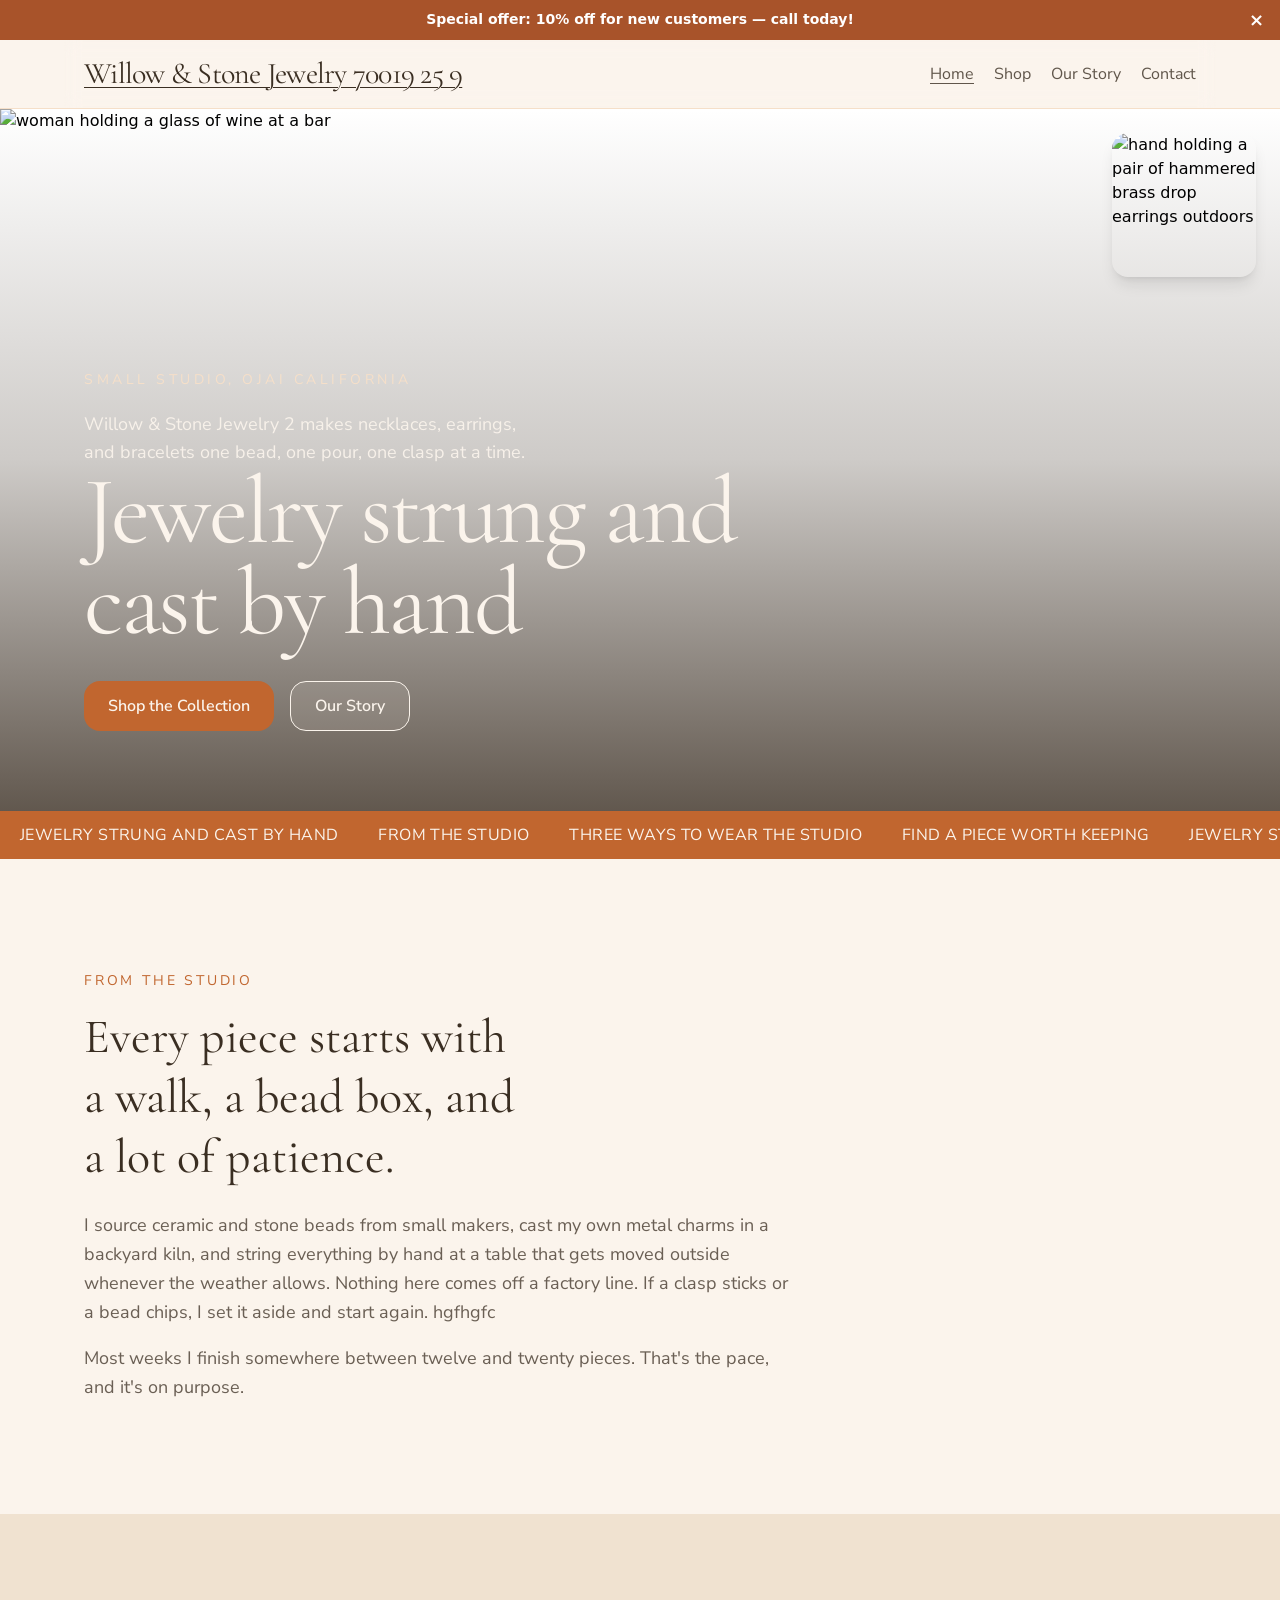
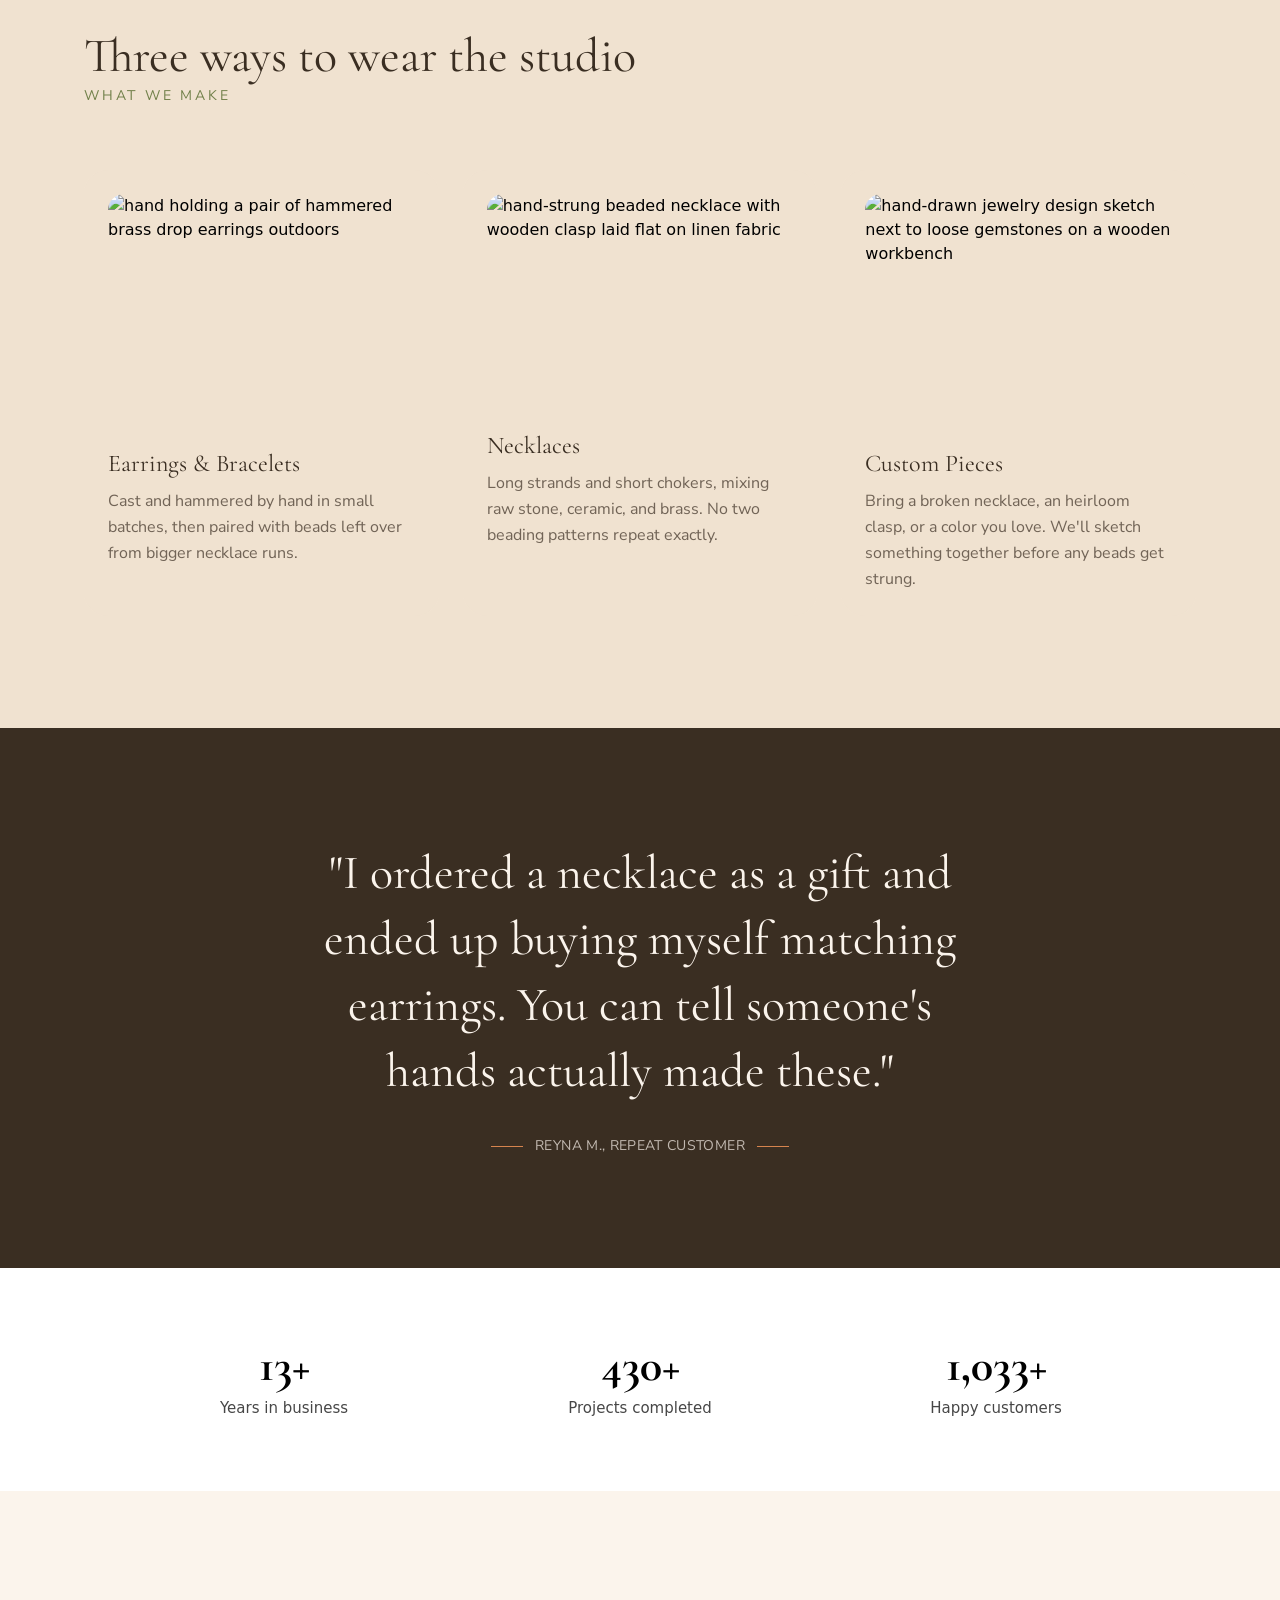
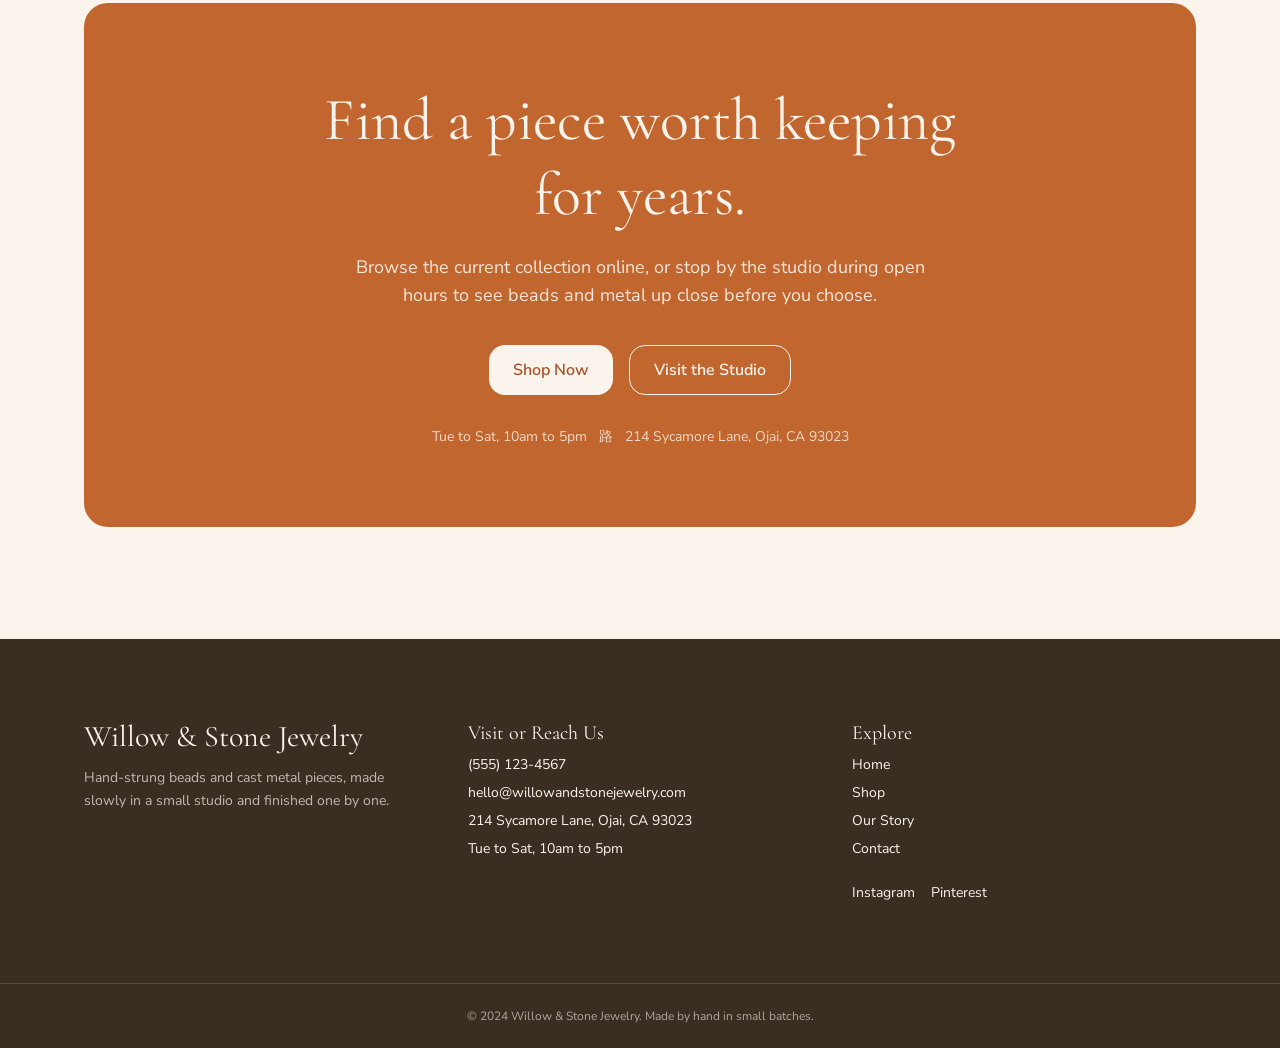
==== index.html @ 4e43e21c "Remove a section via the Tibly widget" ====
<!DOCTYPE html>
<html lang="en">
<head>
<meta charset="utf-8">
<meta name="viewport" content="width=device-width, initial-scale=1">
<title>Willow & Stone Jewelry | Handmade Beaded & Cast Jewelry in Ojai</title>
<meta name="description" content="Willow & Stone Jewelry hand-strings beads and casts metal pieces in a small Ojai studio. Shop necklaces, earrings, and custom jewelry made slowly, one at a time.">
<link rel="canonical" href="https://willow-stone-d40e.sites.tibly.ai/">
<meta property="og:type" content="website">
<meta property="og:url" content="https://willow-stone-d40e.sites.tibly.ai/">
<meta property="og:site_name" content="Willow &amp; Stone Jewelry">
<meta property="og:title" content="Willow & Stone Jewelry | Handmade Beaded & Cast Jewelry in Ojai">
<meta property="og:description" content="Willow & Stone Jewelry hand-strings beads and casts metal pieces in a small Ojai studio. Shop necklaces, earrings, and custom jewelry made slowly, one at a time.">
<meta name="twitter:card" content="summary_large_image">
<link rel="icon" href="/favicon.svg" type="image/svg+xml">
<link rel="preconnect" href="https://fonts.googleapis.com">
<link rel="preconnect" href="https://fonts.gstatic.com" crossorigin>
<link href="https://fonts.googleapis.com/css2?family=Cormorant+Garamond:ital,wght@0,400;0,500;0,600;0,700;1,400&family=Nunito+Sans:wght@300;400;600;700&display=swap" rel="stylesheet">
<style>.tibly-ba{position:relative;overflow:hidden;--ba:50%;cursor:ew-resize;touch-action:pan-y;user-select:none;-webkit-user-select:none}.tibly-ba>img{display:block;width:100%;height:100%;object-fit:cover}.tibly-ba .tibly-ba-before{position:absolute;inset:0;clip-path:inset(0 calc(100% - var(--ba)) 0 0)}.tibly-ba .tibly-ba-before img{display:block;width:100%;height:100%;object-fit:cover}.tibly-ba::after{content:'';position:absolute;top:0;bottom:0;left:var(--ba);width:2px;margin-left:-1px;background:#fff;box-shadow:0 0 6px rgba(0,0,0,.55);pointer-events:none;z-index:1}.tibly-ba::before{content:'';position:absolute;top:50%;left:var(--ba);width:44px;height:44px;transform:translate(-50%,-50%);border-radius:9999px;background:rgba(0,0,0,.75) url("data:image/svg+xml,%3Csvg%20xmlns='http://www.w3.org/2000/svg'%20viewBox='0%200%2024%2024'%20fill='%23fff'%3E%3Cpath%20d='M9%206l-6%206%206%206zM15%206l6%206-6%206z'/%3E%3C/svg%3E") center/22px 22px no-repeat;border:2px solid #fff;box-shadow:0 2px 8px rgba(0,0,0,.4);pointer-events:none;z-index:1}.tibly-ba input[type=range]{position:absolute;inset:0;width:100%;height:100%;margin:0;opacity:0;pointer-events:none;-webkit-appearance:none;appearance:none;z-index:2}[data-lightbox]{cursor:zoom-in}.tibly-lb{position:fixed;inset:0;z-index:9999;background:rgba(0,0,0,.92);display:flex;align-items:center;justify-content:center;cursor:zoom-out;padding:24px}.tibly-lb img{max-width:100%;max-height:100%;object-fit:contain}</style>
<script>document.addEventListener('input',function(e){var t=e.target;if(!t||t.type!=='range')return;var c=t.closest&&t.closest('.tibly-ba');if(c)c.style.setProperty('--ba',t.value+'%')});document.addEventListener('pointerdown',function(e){var c=e.target.closest&&e.target.closest('.tibly-ba');if(!c||e.button>0)return;e.preventDefault();var inp=c.querySelector('input[type=range]');var set=function(x){var r=c.getBoundingClientRect();if(!r.width)return;var p=Math.max(0,Math.min(100,(x-r.left)*100/r.width));c.style.setProperty('--ba',p+'%');if(inp)inp.value=Math.round(p)};set(e.clientX);var mv=function(ev){set(ev.clientX)};var up=function(){document.removeEventListener('pointermove',mv);document.removeEventListener('pointerup',up);document.removeEventListener('pointercancel',up)};document.addEventListener('pointermove',mv);document.addEventListener('pointerup',up);document.addEventListener('pointercancel',up)});document.addEventListener('click',function(e){var im=e.target.closest&&e.target.closest('[data-lightbox]');if(!im||!(im.currentSrc||im.src))return;e.preventDefault();var o=document.createElement('div');o.className='tibly-lb';var big=document.createElement('img');big.src=im.currentSrc||im.src;big.alt=im.alt||'';o.appendChild(big);o.addEventListener('click',function(){o.remove()});document.addEventListener('keydown',function esc(ev){if(ev.key==='Escape'){o.remove();document.removeEventListener('keydown',esc)}});document.body.appendChild(o)});document.addEventListener('click',function(e){var x=e.target.closest&&e.target.closest('[data-announce-close]');if(!x)return;var b=x.closest('[data-announce]');if(b){b.style.display='none';try{sessionStorage.setItem('tibly-announce','1')}catch(_){}}});addEventListener('DOMContentLoaded',function(){try{if(sessionStorage.getItem('tibly-announce')==='1'){var b=document.querySelector('[data-announce]');if(b)b.style.display='none'}}catch(_){}if('IntersectionObserver' in window&&!matchMedia('(prefers-reduced-motion:reduce)').matches){var els=document.querySelectorAll('[data-count]');if(els.length){var io=new IntersectionObserver(function(es){es.forEach(function(en){if(!en.isIntersecting)return;io.unobserve(en.target);var el=en.target,s=el.textContent||'',m=s.match(/[\d,]*\d(?:\.\d+)?/);if(!m)return;var raw=m[0],num=parseFloat(raw.replace(/,/g,''));if(!isFinite(num))return;var pre=s.slice(0,m.index),post=s.slice(m.index+raw.length),grp=raw.indexOf(',')>=0,dec=(raw.split('.')[1]||'').length,t0=performance.now();requestAnimationFrame(function tick(now){var p=Math.min((now-t0)/1400,1);p=1-Math.pow(1-p,3);var v=(num*p).toFixed(dec);if(grp)v=Number(v).toLocaleString('en-US',{minimumFractionDigits:dec});el.textContent=pre+v+post;if(p<1)requestAnimationFrame(tick)})})},{rootMargin:'0px 0px -10% 0px'});els.forEach(function(el){io.observe(el)})}}var badge=document.querySelector('[data-tibly-open]');if(badge){var src=document.querySelector('[data-tibly-field="hours"]');var txt=(src&&src.textContent||'').toLowerCase();var days=['sun','mon','tue','wed','thu','fri','sat'];var toMin=function(h,mm,ap){h=+h;mm=+(mm||0);if(ap==='pm'&&h!==12)h+=12;if(ap==='am'&&h===12)h=0;return h*60+mm};var spans=[];var re=/(sun|mon|tue|wed|thu|fri|sat|daily|every ?day)[a-z]*\s*(?:[-\u2013\u2014]\s*(sun|mon|tue|wed|thu|fri|sat)[a-z]*)?\s*:?\s*(\d{1,2})(?::(\d{2}))?\s*(am|pm)?\s*[-\u2013\u2014]\s*(\d{1,2})(?::(\d{2}))?\s*(am|pm)?/g,mm;while((mm=re.exec(txt))){var d1=mm[1].slice(0,3),d2=mm[2],ap1=mm[5]||(mm[8]==='pm'&&+mm[3]<=+mm[6]?'am':mm[8]),o=toMin(mm[3],mm[4],ap1),c=toMin(mm[6],mm[7],mm[8]);var from=d1==='dai'||d1==='eve'?0:days.indexOf(d1),to=d2?days.indexOf(d2.slice(0,3)):(d1==='dai'||d1==='eve'?6:from);if(from<0)continue;for(var d=from;;d=(d+1)%7){spans.push([d,o,c]);if(d===to)break}}if(spans.length){var now=new Date(),cur=now.getDay(),min=now.getHours()*60+now.getMinutes();var open=spans.some(function(s){return s[0]===cur&&min>=s[1]&&min<s[2]});badge.textContent=open?(badge.getAttribute('data-open-text')||'Open now'):(badge.getAttribute('data-closed-text')||'Closed now');badge.setAttribute('data-state',open?'open':'closed');badge.hidden=false}}});</script>
<style>header a[aria-current="page"]:not(:has(img,svg)){text-decoration:underline;text-underline-offset:4px;text-decoration-thickness:1px}</style>
<style>#nav-open~[class*="peer-checked:"][class*="fixed"]{min-height:100vh;min-height:100dvh}@media (prefers-reduced-motion:no-preference){label[for="nav-open"] span{transition:transform .3s ease,opacity .2s ease}header:has(#nav-open:checked) label[for="nav-open"]:not([aria-label="Close" i]) span:not(:has(span)):nth-of-type(1){transform:translateY(8px) rotate(45deg)}header:has(#nav-open:checked) label[for="nav-open"]:not([aria-label="Close" i]) span:not(:has(span)):nth-of-type(2){opacity:0}header:has(#nav-open:checked) label[for="nav-open"]:not([aria-label="Close" i]) span:not(:has(span)):nth-of-type(3){transform:translateY(-8px) rotate(-45deg)}#nav-open:checked~[class*="peer-checked:"]{animation:tibly-nav-in .25s ease}#nav-open:checked~[class*="peer-checked:"] label[for="nav-open"]{display:inline-block;animation:tibly-x-in .35s ease}@keyframes tibly-nav-in{from{opacity:0;transform:translateY(10px)}}@keyframes tibly-x-in{from{opacity:0;transform:rotate(-90deg) scale(.6)}}}</style>
<link rel="stylesheet" href="/styles.css?v=16aeb06f">
</head>
<body>
<!-- block:header -->
<header class="bg-background/95 sticky top-0 z-40 border-b border-brand-100 relative"><div data-announce="" style="background:var(--color-brand-600, #111);color:#fff;text-align:center;font-size:14px;font-weight:600;line-height:1.4;padding:10px 44px;position:relative"><span>Special offer: 10% off for new customers — call today!</span><button data-announce-close="" aria-label="Dismiss" style="position:absolute;right:12px;top:50%;transform:translateY(-50%);background:none;border:none;color:inherit;font-size:18px;line-height:1;cursor:pointer;padding:4px">×</button></div>
  <div class="mx-auto max-w-6xl px-5 py-4 flex flex-wrap items-center justify-between gap-4 backdrop-blur relative">
    <a class="font-display text-2xl sm:text-3xl text-ink tracking-tight" href="/" aria-current="page">
      <span data-tibly-field="business-name">Willow &amp; Stone Jewelry 70019 25 9</span></a>
    <nav class="hidden md:flex flex-wrap items-center gap-x-5 gap-y-2 font-body text-sm sm:text-base">
      <a class="text-ink/80 hover:text-brand-500 transition-colors duration-300" href="/" aria-current="page">Home</a>
      <a class="text-ink/80 hover:text-brand-500 transition-colors duration-300" href="/shop">Shop</a>
      <a class="text-ink/80 hover:text-brand-500 transition-colors duration-300" href="/about">Our Story</a>
      <a class="text-ink/80 hover:text-brand-500 transition-colors duration-300" href="/contact">Contact</a>
     </nav>
    <label for="nav-open" class="md:hidden flex flex-col justify-center gap-1.5 w-8 h-8 cursor-pointer" aria-label="Open menu">
      <span class="block h-0.5 w-6 bg-ink"></span>
      <span class="block h-0.5 w-6 bg-ink"></span>
      <span class="block h-0.5 w-6 bg-ink"></span>
    </label>
  </div>
  <input type="checkbox" id="nav-open" class="peer sr-only"/>
  <div class="hidden peer-checked:flex md:hidden flex-col gap-1 absolute left-0 right-0 top-full bg-background z-30 px-5 py-6 overflow-y-auto h-screen shadow-lg">
    
    <a aria-current="page" class="py-3 text-ink/80 hover:text-brand-500 transition-colors duration-300 border-b border-brand-100" href="/">Home</a>
    <a class="py-3 text-ink/80 hover:text-brand-500 transition-colors duration-300 border-b border-brand-100" href="/shop">Shop</a>
    <a class="py-3 text-ink/80 hover:text-brand-500 transition-colors duration-300 border-b border-brand-100" href="/about">Our Story</a>
    <a class="py-3 text-ink/80 hover:text-brand-500 transition-colors duration-300" href="/contact">Contact</a>
  </div>
</header>
<!-- /block:header -->
<!-- block:image-hero -->
<section class="relative isolate" data-block="image-hero">
  <div class="relative h-[78vh] min-h-[420px] w-full overflow-hidden">
    <img loading="lazy" src="https://br-winter-boat-ajcnusyq.storage.c-3.us-east-2.aws.neon.tech/tibly-site-media/sites/66482609-ee65-4fdc-ad52-e82f3af9dee0/4a1ca16857fcdc95789f6226828b130e.jpg" alt="woman holding a glass of wine at a bar" class="h-full w-full object-cover"/>
    <img loading="lazy" src="https://images.pexels.com/photos/18582528/pexels-photo-18582528.jpeg?auto=compress&amp;cs=tinysrgb&amp;h=650&amp;w=940" alt="hand holding a pair of hammered brass drop earrings outdoors" class="absolute top-4 right-4 md:top-6 md:right-6 w-16 h-16 sm:w-20 sm:h-20 md:w-28 md:h-28 lg:w-36 lg:h-36 object-cover rounded-lg shadow-lg z-10"/>
    <div class="absolute inset-0 bg-gradient-to-t from-ink/80 via-ink/25 to-transparent"></div>
    <div class="absolute inset-0 flex items-end">
      <div class="mx-auto w-full max-w-6xl px-5 pb-12 sm:pb-16 md:pb-20">
        <p class="font-body text-xs sm:text-sm tracking-[0.25em] uppercase text-brand-100 mb-3">Small studio, Ojai California</p>
        <p class="font-body text-background/90 text-base sm:text-lg mt-5 max-w-md">
          <span data-tibly-field="business-name">Willow &amp; Stone Jewelry 2</span> makes necklaces, earrings, and bracelets one bead, one pour, one clasp at a time.
        </p>
        <h1 class="font-display text-4xl sm:text-6xl md:text-8xl leading-[0.95] tracking-tight text-background max-w-3xl mr-auto text-left">Jewelry strung and cast by hand</h1>
        <div class="mt-8 flex flex-wrap gap-4">
          <a class="btn" href="/shop">Shop the Collection</a>
          <a class="btn-secondary bg-background/10 border-background text-background hover:bg-background/20" href="/about">Our Story</a>
        </div>
      </div>
    </div>
  </div>
</section>
<section class="bg-brand-500 py-3 overflow-hidden" data-block="ticker-tape">
  <div class="flex w-max whitespace-nowrap animate-[scroll_25s_linear_infinite]">
    <div class="flex shrink-0 gap-10 px-5">
      <span class="font-body text-sm sm:text-base tracking-wide uppercase text-background">Jewelry Strung and Cast by Hand</span>
      <span class="font-body text-sm sm:text-base tracking-wide uppercase text-background">From the Studio</span>
      <span class="font-body text-sm sm:text-base tracking-wide uppercase text-background">Three Ways to Wear the Studio</span>
      <span class="font-body text-sm sm:text-base tracking-wide uppercase text-background">Find a Piece Worth Keeping</span>
    </div>
    <div class="flex shrink-0 gap-10 px-5" aria-hidden="true">
      <span class="font-body text-sm sm:text-base tracking-wide uppercase text-background">Jewelry Strung and Cast by Hand</span>
      <span class="font-body text-sm sm:text-base tracking-wide uppercase text-background">From the Studio</span>
      <span class="font-body text-sm sm:text-base tracking-wide uppercase text-background">Three Ways to Wear the Studio</span>
      <span class="font-body text-sm sm:text-base tracking-wide uppercase text-background">Find a Piece Worth Keeping</span>
    </div>
  </div>
</section>
<style>
@keyframes scroll { 0% { transform: translateX(0); } 100% { transform: translateX(-50%); } }
</style>
<!-- /block:image-hero -->
<!-- block:warm-intro -->
<section class="bg-background" data-block="warm-intro">
  <div class="mx-auto max-w-6xl px-5 py-20 md:py-28">
    <div class="grid grid-cols-1 gap-10 items-center">
      <div>
        <p class="font-body text-sm tracking-[0.2em] uppercase text-brand-500 mb-4">From the studio</p>
        <h2 class="font-display text-3xl sm:text-5xl leading-tight text-ink max-w-md">Every piece starts with a walk, a bead box, and a lot of patience.</h2>
        <p class="font-body text-ink/75 text-base sm:text-lg mt-6 max-w-prose leading-relaxed">
          I source ceramic and stone beads from small makers, cast my own metal charms in a backyard kiln, and string everything by hand at a table that gets moved outside whenever the weather allows. Nothing here comes off a factory line. If a clasp sticks or a bead chips, I set it aside and start again. hgfhgfc
        </p>
        <p class="font-body text-ink/75 text-base sm:text-lg mt-4 max-w-prose leading-relaxed">Most weeks I finish somewhere between twelve and twenty pieces. That&#39;s the pace, and it&#39;s on purpose.</p>
      </div>
    </div>
  </div>
</section>
<!-- /block:warm-intro -->
<!-- block:offering-cards -->
<section class="bg-surface" data-block="offering-cards">
  <div class="mx-auto max-w-6xl px-5 py-20 md:py-28">
    <div class="max-w-xl mb-12 md:mb-16">
      
      <h2 class="font-display text-3xl sm:text-5xl leading-tight text-ink" style="">Three ways to wear the studio</h2><p class="font-body text-sm tracking-[0.2em] uppercase text-accent-600 mb-4">What we make</p>
    </div>
    <div class="grid grid-cols-1 md:grid-cols-3 gap-6">
      
      <div class="card">
        
        <img loading="lazy" src="https://images.pexels.com/photos/18582528/pexels-photo-18582528.jpeg?auto=compress&amp;cs=tinysrgb&amp;h=650&amp;w=940" alt="hand holding a pair of hammered brass drop earrings outdoors" class="w-full aspect-[4/3] object-cover rounded-lg mb-6" style=""/><h3 class="font-display text-2xl text-ink mb-2">Earrings &amp; Bracelets</h3>
        <p class="font-body text-ink/70 leading-relaxed">Cast and hammered by hand in small batches, then paired with beads left over from bigger necklace runs.</p>
      </div>
      <div class="card" style="">
        <img loading="lazy" src="https://br-winter-boat-ajcnusyq.storage.c-3.us-east-2.aws.neon.tech/tibly-site-media/sites/66482609-ee65-4fdc-ad52-e82f3af9dee0/d5ace1f6092292df7cf9b7d07eff52da.png" alt="hand-strung beaded necklace with wooden clasp laid flat on linen fabric" class="w-full aspect-[4/3] object-cover rounded-lg mb-6" style="width:177px;max-width:100%;height:103px;width:355px;max-width:100%;height:212px" data-tibly-styled="7e712e29-d855-4003-970c-af3e0bf8d5a2"/>
        <h3 class="font-display text-2xl text-ink mb-2">Necklaces</h3>
        <p class="font-body text-ink/70 leading-relaxed">Long strands and short chokers, mixing raw stone, ceramic, and brass. No two beading patterns repeat exactly.</p>
      </div><div class="card">
        <img loading="lazy" src="https://images.pexels.com/photos/4219134/pexels-photo-4219134.jpeg?auto=compress&amp;cs=tinysrgb&amp;h=650&amp;w=940" alt="hand-drawn jewelry design sketch next to loose gemstones on a wooden workbench" class="w-full mx-auto aspect-[4/3] object-cover rounded-lg mb-6"/>
        <h3 class="font-display text-2xl text-ink mb-2">Custom Pieces</h3>
        <p class="font-body text-ink/70 leading-relaxed">Bring a broken necklace, an heirloom clasp, or a color you love. We&#39;ll sketch something together before any beads get strung.</p>
      </div>
    </div>
  </div>
</section>
<!-- /block:offering-cards -->
<!-- block:testimonial -->
<section class="bg-ink" data-block="testimonial">
  <div class="mx-auto max-w-4xl px-5 py-20 md:py-28 text-center">
    <p class="font-display text-3xl sm:text-5xl leading-snug text-background max-w-2xl mx-auto">
      "I ordered a necklace as a gift and ended up buying myself matching earrings. You can tell someone's hands actually made these."
    </p>
    <div class="mt-8 flex items-center justify-center gap-3">
      <span class="h-px w-8 bg-brand-400"></span>
      <p class="font-body text-sm tracking-wide text-background/70 uppercase">Reyna M., repeat customer</p>
      <span class="h-px w-8 bg-brand-400"></span>
    </div>
  </div>
</section>
<!-- /block:testimonial -->
<!-- block:stats -->
<section data-block style="padding:72px 24px;font-family:inherit;color:inherit"><div style="max-width:1040px;margin:0 auto"><div style="display:grid;grid-template-columns:repeat(auto-fit,minmax(160px,1fr));gap:28px;text-align:center"><div><div data-count style="font-size:clamp(30px,4.5vw,46px);font-weight:700;line-height:1.1;font-family:var(--font-display, inherit)">15+</div><div style="margin-top:6px;opacity:0.72;font-size:15px">Years in business</div></div><div><div data-count style="font-size:clamp(30px,4.5vw,46px);font-weight:700;line-height:1.1;font-family:var(--font-display, inherit)">500+</div><div style="margin-top:6px;opacity:0.72;font-size:15px">Projects completed</div></div><div><div data-count style="font-size:clamp(30px,4.5vw,46px);font-weight:700;line-height:1.1;font-family:var(--font-display, inherit)">1,200+</div><div style="margin-top:6px;opacity:0.72;font-size:15px">Happy customers</div></div></div></div></section>
<!-- /block:stats -->
<!-- block:visit-cta -->
<section class="bg-background" data-block="visit-cta">
  <div class="mx-auto max-w-6xl px-5 py-20 md:py-28">
    <div class="rounded-xl bg-brand-500 px-6 py-14 sm:px-14 sm:py-16 md:px-20 md:py-20 text-center">
      <h2 class="font-display text-3xl sm:text-5xl md:text-6xl leading-tight text-background max-w-2xl mx-auto">
        Find a piece worth keeping for years.
      </h2>
      <p class="font-body text-background/90 text-base sm:text-lg mt-5 max-w-xl mx-auto">
        Browse the current collection online, or stop by the studio during open hours to see beads and metal up close before you choose.
      </p>
      <div class="mt-9 flex flex-wrap justify-center gap-4">
        <a href="/shop" class="btn bg-background text-brand-600 hover:bg-brand-50">Shop Now</a>
        <a href="/contact" class="btn-secondary border-background text-background hover:bg-background/10">Visit the Studio</a>
      </div>
      <p class="font-body text-background/80 text-sm mt-8">
        <span data-tibly-field="hours">Tue to Sat, 10am to 5pm</span>
        <span class="mx-2">路</span>
        <span data-tibly-field="address">214 Sycamore Lane, Ojai, CA 93023</span>
      </p>
    </div>
  </div>
</section>
<!-- /block:visit-cta -->
<!-- block:footer -->
<footer class="bg-ink text-background">
  <div class="mx-auto max-w-6xl px-5 py-14 md:py-20 grid grid-cols-1 md:grid-cols-3 gap-10">
    <div>
      <p class="font-display text-3xl mb-3"><span data-tibly-field="business-name">Willow &amp; Stone Jewelry</span></p>
      <p class="font-body text-sm text-background/70 max-w-xs leading-relaxed">Hand-strung beads and cast metal pieces, made slowly in a small studio and finished one by one.</p>
    </div>
    <div class="font-body text-sm space-y-2">
      <p class="font-display text-xl mb-2 text-background">Visit or Reach Us</p>
      <p><a href="tel:+15551234567" data-tibly-field="phone" class="hover:text-brand-300 transition-colors duration-300">(555) 123-4567</a></p>
      <p><a href="mailto:hello@willowandstonejewelry.com" data-tibly-field="email" class="hover:text-brand-300 transition-colors duration-300">hello@willowandstonejewelry.com</a></p>
      <p data-tibly-field="address">214 Sycamore Lane, Ojai, CA 93023</p>
      <p data-tibly-field="hours">Tue to Sat, 10am to 5pm</p>
    </div>
    <div class="font-body text-sm">
      <p class="font-display text-xl mb-2 text-background">Explore</p>
      <nav class="flex flex-col gap-2 mb-6">
        <a href="/" class="hover:text-brand-300 transition-colors duration-300 w-fit">Home</a>
        <a href="/shop" class="hover:text-brand-300 transition-colors duration-300 w-fit">Shop</a>
        <a href="/about" class="hover:text-brand-300 transition-colors duration-300 w-fit">Our Story</a>
        <a href="/contact" class="hover:text-brand-300 transition-colors duration-300 w-fit">Contact</a>
      </nav>
      <div data-tibly-field="links" class="flex flex-wrap gap-4">
        <a href="https://instagram.com" class="hover:text-brand-300 transition-colors duration-300">Instagram</a>
        <a href="https://pinterest.com" class="hover:text-brand-300 transition-colors duration-300">Pinterest</a>
      </div>
    </div>
  </div>
  <div class="border-t border-background/15 py-6 text-center font-body text-xs text-background/60">
    <p>© 2024 <span data-tibly-field="business-name">Willow &amp; Stone Jewelry</span>. Made by hand in small batches.</p>
  </div>
</footer>
<!-- /block:footer -->
  <script async src="https://api.tibly.ai/widget/v1.js"></script>
</body>
</html>
---- styles.css ----
/*! tailwindcss v4.3.2 | MIT License | https://tailwindcss.com */
@layer properties{@supports (((-webkit-hyphens:none)) and (not (margin-trim:inline))) or ((-moz-orient:inline) and (not (color:rgb(from red r g b)))){*,:before,:after,::backdrop{--tw-rotate-x:initial;--tw-rotate-y:initial;--tw-rotate-z:initial;--tw-skew-x:initial;--tw-skew-y:initial;--tw-space-y-reverse:0;--tw-border-style:solid;--tw-gradient-position:initial;--tw-gradient-from:#0000;--tw-gradient-via:#0000;--tw-gradient-to:#0000;--tw-gradient-stops:initial;--tw-gradient-via-stops:initial;--tw-gradient-from-position:0%;--tw-gradient-via-position:50%;--tw-gradient-to-position:100%;--tw-leading:initial;--tw-font-weight:initial;--tw-tracking:initial;--tw-shadow:0 0 #0000;--tw-shadow-color:initial;--tw-shadow-alpha:100%;--tw-inset-shadow:0 0 #0000;--tw-inset-shadow-color:initial;--tw-inset-shadow-alpha:100%;--tw-ring-color:initial;--tw-ring-shadow:0 0 #0000;--tw-inset-ring-color:initial;--tw-inset-ring-shadow:0 0 #0000;--tw-ring-inset:initial;--tw-ring-offset-width:0px;--tw-ring-offset-color:#fff;--tw-ring-offset-shadow:0 0 #0000;--tw-backdrop-blur:initial;--tw-backdrop-brightness:initial;--tw-backdrop-contrast:initial;--tw-backdrop-grayscale:initial;--tw-backdrop-hue-rotate:initial;--tw-backdrop-invert:initial;--tw-backdrop-opacity:initial;--tw-backdrop-saturate:initial;--tw-backdrop-sepia:initial;--tw-duration:initial;--tw-translate-x:0;--tw-translate-y:0;--tw-translate-z:0}}}@layer theme{:root,:host{--font-sans:ui-sans-serif, system-ui, sans-serif, "Apple Color Emoji", "Segoe UI Emoji", "Segoe UI Symbol", "Noto Color Emoji";--font-mono:ui-monospace, SFMono-Regular, Menlo, Monaco, Consolas, "Liberation Mono", "Courier New", monospace;--spacing:.25rem;--container-xs:20rem;--container-md:28rem;--container-xl:36rem;--container-2xl:42rem;--container-3xl:48rem;--container-4xl:56rem;--container-6xl:72rem;--container-7xl:80rem;--text-xs:.75rem;--text-xs--line-height:calc(1 / .75);--text-sm:.875rem;--text-sm--line-height:calc(1.25 / .875);--text-base:1rem;--text-base--line-height:calc(1.5 / 1);--text-lg:1.125rem;--text-lg--line-height:calc(1.75 / 1.125);--text-xl:1.25rem;--text-xl--line-height:calc(1.75 / 1.25);--text-2xl:1.5rem;--text-2xl--line-height:calc(2 / 1.5);--text-3xl:1.875rem;--text-3xl--line-height:calc(2.25 / 1.875);--text-4xl:2.25rem;--text-4xl--line-height:calc(2.5 / 2.25);--text-5xl:3rem;--text-5xl--line-height:1;--text-6xl:3.75rem;--text-6xl--line-height:1;--text-7xl:4.5rem;--text-7xl--line-height:1;--text-8xl:6rem;--text-8xl--line-height:1;--font-weight-semibold:600;--tracking-tight:-.025em;--tracking-wide:.025em;--tracking-widest:.1em;--leading-tight:1.25;--leading-snug:1.375;--leading-relaxed:1.625;--radius-sm:8px;--radius-md:12px;--radius-lg:16px;--radius-xl:24px;--default-transition-duration:.15s;--default-transition-timing-function:cubic-bezier(.4, 0, .2, 1);--default-font-family:var(--font-sans);--default-mono-font-family:var(--font-mono);--color-brand-50:#fbf1e9;--color-brand-100:#f5dfc9;--color-brand-200:#edc4a0;--color-brand-300:#e3a374;--color-brand-400:#d6844e;--color-brand-500:#c1662f;--color-brand-600:#a8532a;--color-brand-700:#874025;--color-brand-800:#67301f;--color-brand-900:#4a2318;--color-accent-50:#f2f4eb;--color-accent-100:#e2e7d0;--color-accent-200:#cbd5ae;--color-accent-300:#afc086;--color-accent-400:#9bad6e;--color-accent-500:#8a9a5b;--color-accent-600:#71804a;--color-accent-700:#59653b;--color-accent-800:#434d2d;--color-accent-900:#313823;--color-surface:#f0e2d0;--color-background:#fbf4ec;--color-ink:#3a2e22;--font-display:"Cormorant Garamond", serif;--font-body:"Nunito Sans", sans-serif}}@layer base{*,:after,:before,::backdrop{box-sizing:border-box;border:0 solid;margin:0;padding:0}::file-selector-button{box-sizing:border-box;border:0 solid;margin:0;padding:0}html,:host{-webkit-text-size-adjust:100%;tab-size:4;line-height:1.5;font-family:var(--default-font-family,ui-sans-serif, system-ui, sans-serif, "Apple Color Emoji", "Segoe UI Emoji", "Segoe UI Symbol", "Noto Color Emoji");font-feature-settings:var(--default-font-feature-settings,normal);font-variation-settings:var(--default-font-variation-settings,normal);-webkit-tap-highlight-color:transparent}hr{height:0;color:inherit;border-top-width:1px}abbr:where([title]){-webkit-text-decoration:underline dotted;text-decoration:underline dotted}h1,h2,h3,h4,h5,h6{font-size:inherit;font-weight:inherit}a{color:inherit;-webkit-text-decoration:inherit;-webkit-text-decoration:inherit;-webkit-text-decoration:inherit;text-decoration:inherit}b,strong{font-weight:bolder}code,kbd,samp,pre{font-family:var(--default-mono-font-family,ui-monospace, SFMono-Regular, Menlo, Monaco, Consolas, "Liberation Mono", "Courier New", monospace);font-feature-settings:var(--default-mono-font-feature-settings,normal);font-variation-settings:var(--default-mono-font-variation-settings,normal);font-size:1em}small{font-size:80%}sub,sup{vertical-align:baseline;font-size:75%;line-height:0;position:relative}sub{bottom:-.25em}sup{top:-.5em}table{text-indent:0;border-color:inherit;border-collapse:collapse}:-moz-focusring{outline:auto}progress{vertical-align:baseline}summary{display:list-item}ol,ul,menu{list-style:none}img,svg,video,canvas,audio,iframe,embed,object{vertical-align:middle;display:block}img,video{max-width:100%;height:auto}button,input,select,optgroup,textarea{font:inherit;font-feature-settings:inherit;font-variation-settings:inherit;letter-spacing:inherit;color:inherit;opacity:1;background-color:#0000;border-radius:0}::file-selector-button{font:inherit;font-feature-settings:inherit;font-variation-settings:inherit;letter-spacing:inherit;color:inherit;opacity:1;background-color:#0000;border-radius:0}:where(select:is([multiple],[size])) optgroup{font-weight:bolder}:where(select:is([multiple],[size])) optgroup option{padding-inline-start:20px}::file-selector-button{margin-inline-end:4px}::placeholder{opacity:1}@supports (not ((-webkit-appearance:-apple-pay-button))) or (contain-intrinsic-size:1px){::placeholder{color:currentColor}@supports (color:color-mix(in lab, red, red)){::placeholder{color:color-mix(in oklab, currentcolor 50%, transparent)}}}textarea{resize:vertical}::-webkit-search-decoration{-webkit-appearance:none}::-webkit-date-and-time-value{min-height:1lh;text-align:inherit}::-webkit-datetime-edit{display:inline-flex}::-webkit-datetime-edit-fields-wrapper{padding:0}::-webkit-datetime-edit{padding-block:0}::-webkit-datetime-edit-year-field{padding-block:0}::-webkit-datetime-edit-month-field{padding-block:0}::-webkit-datetime-edit-day-field{padding-block:0}::-webkit-datetime-edit-hour-field{padding-block:0}::-webkit-datetime-edit-minute-field{padding-block:0}::-webkit-datetime-edit-second-field{padding-block:0}::-webkit-datetime-edit-millisecond-field{padding-block:0}::-webkit-datetime-edit-meridiem-field{padding-block:0}::-webkit-calendar-picker-indicator{line-height:1}:-moz-ui-invalid{box-shadow:none}button,input:where([type=button],[type=reset],[type=submit]){appearance:button}::file-selector-button{appearance:button}::-webkit-inner-spin-button{height:auto}::-webkit-outer-spin-button{height:auto}[hidden]:where(:not([hidden=until-found])){display:none!important}}@layer components{.btn{border-radius:var(--radius-lg);background-color:var(--color-brand-500);padding-inline:calc(var(--spacing) * 6);padding-block:calc(var(--spacing) * 3);font-family:var(--font-body);--tw-font-weight:var(--font-weight-semibold);font-weight:var(--font-weight-semibold);color:var(--color-background);transition-property:color,background-color,border-color,outline-color,text-decoration-color,fill,stroke,--tw-gradient-from,--tw-gradient-via,--tw-gradient-to,opacity,box-shadow,transform,translate,scale,rotate,filter,-webkit-backdrop-filter,backdrop-filter,display,content-visibility,overlay,pointer-events;transition-timing-function:var(--tw-ease,var(--default-transition-timing-function));transition-duration:var(--tw-duration,var(--default-transition-duration));--tw-duration:.3s;justify-content:center;align-items:center;transition-duration:.3s;display:inline-flex}@media (hover:hover){.btn:hover{--tw-translate-y:calc(var(--spacing) * -.5);translate:var(--tw-translate-x) var(--tw-translate-y);background-color:var(--color-brand-600)}}.btn:focus{--tw-ring-shadow:var(--tw-ring-inset,) 0 0 0 calc(2px + var(--tw-ring-offset-width)) var(--tw-ring-color,currentcolor);box-shadow:var(--tw-inset-shadow), var(--tw-inset-ring-shadow), var(--tw-ring-offset-shadow), var(--tw-ring-shadow), var(--tw-shadow);--tw-ring-color:var(--color-brand-300);--tw-outline-style:none;outline-style:none}.btn-secondary{border-radius:var(--radius-lg);border-style:var(--tw-border-style);border-width:1px;border-color:var(--color-brand-500);padding-inline:calc(var(--spacing) * 6);padding-block:calc(var(--spacing) * 3);font-family:var(--font-body);--tw-font-weight:var(--font-weight-semibold);font-weight:var(--font-weight-semibold);color:var(--color-brand-600);transition-property:color,background-color,border-color,outline-color,text-decoration-color,fill,stroke,--tw-gradient-from,--tw-gradient-via,--tw-gradient-to,opacity,box-shadow,transform,translate,scale,rotate,filter,-webkit-backdrop-filter,backdrop-filter,display,content-visibility,overlay,pointer-events;transition-timing-function:var(--tw-ease,var(--default-transition-timing-function));transition-duration:var(--tw-duration,var(--default-transition-duration));--tw-duration:.3s;background-color:#0000;justify-content:center;align-items:center;transition-duration:.3s;display:inline-flex}@media (hover:hover){.btn-secondary:hover{--tw-translate-y:calc(var(--spacing) * -.5);translate:var(--tw-translate-x) var(--tw-translate-y);background-color:var(--color-brand-50)}}.btn-secondary:focus{--tw-ring-shadow:var(--tw-ring-inset,) 0 0 0 calc(2px + var(--tw-ring-offset-width)) var(--tw-ring-color,currentcolor);box-shadow:var(--tw-inset-shadow), var(--tw-inset-ring-shadow), var(--tw-ring-offset-shadow), var(--tw-ring-shadow), var(--tw-shadow);--tw-ring-color:var(--color-brand-300);--tw-outline-style:none;outline-style:none}.card{border-radius:var(--radius-xl);background-color:var(--color-surface);padding:calc(var(--spacing) * 6);transition-property:color,background-color,border-color,outline-color,text-decoration-color,fill,stroke,--tw-gradient-from,--tw-gradient-via,--tw-gradient-to,opacity,box-shadow,transform,translate,scale,rotate,filter,-webkit-backdrop-filter,backdrop-filter,display,content-visibility,overlay,pointer-events;transition-timing-function:var(--tw-ease,var(--default-transition-timing-function));transition-duration:var(--tw-duration,var(--default-transition-duration));--tw-duration:.3s;transition-duration:.3s}@media (hover:hover){.card:hover{--tw-translate-y:calc(var(--spacing) * -1);translate:var(--tw-translate-x) var(--tw-translate-y);--tw-shadow:0 10px 15px -3px var(--tw-shadow-color,#0000001a), 0 4px 6px -4px var(--tw-shadow-color,#0000001a);box-shadow:var(--tw-inset-shadow), var(--tw-inset-ring-shadow), var(--tw-ring-offset-shadow), var(--tw-ring-shadow), var(--tw-shadow)}}}@layer utilities{.sr-only{clip-path:inset(50%);white-space:nowrap;border-width:0;width:1px;height:1px;margin:-1px;padding:0;position:absolute;overflow:hidden}.absolute{position:absolute}.fixed{position:fixed}.relative{position:relative}.sticky{position:sticky}.inset-0{inset:0}.top-0{top:0}.top-4{top:calc(var(--spacing) * 4)}.top-full{top:100%}.right-0{right:0}.right-4{right:calc(var(--spacing) * 4)}.left-0{left:0}.isolate{isolation:isolate}.z-10{z-index:10}.z-30{z-index:30}.z-40{z-index:40}.mx-2{margin-inline:calc(var(--spacing) * 2)}.mx-auto{margin-inline:auto}.mt-4{margin-top:calc(var(--spacing) * 4)}.mt-5{margin-top:calc(var(--spacing) * 5)}.mt-6{margin-top:calc(var(--spacing) * 6)}.mt-8{margin-top:calc(var(--spacing) * 8)}.mt-9{margin-top:calc(var(--spacing) * 9)}.mr-auto{margin-right:auto}.mb-1\.5{margin-bottom:calc(var(--spacing) * 1.5)}.mb-2{margin-bottom:calc(var(--spacing) * 2)}.mb-3{margin-bottom:calc(var(--spacing) * 3)}.mb-4{margin-bottom:calc(var(--spacing) * 4)}.mb-5{margin-bottom:calc(var(--spacing) * 5)}.mb-6{margin-bottom:calc(var(--spacing) * 6)}.mb-8{margin-bottom:calc(var(--spacing) * 8)}.mb-10{margin-bottom:calc(var(--spacing) * 10)}.mb-12{margin-bottom:calc(var(--spacing) * 12)}.mb-14{margin-bottom:calc(var(--spacing) * 14)}.block{display:block}.flex{display:flex}.grid{display:grid}.hidden{display:none}.table{display:table}.aspect-\[4\/3\]{aspect-ratio:4/3}.aspect-\[4\/5\]{aspect-ratio:4/5}.h-0\.5{height:calc(var(--spacing) * .5)}.h-8{height:calc(var(--spacing) * 8)}.h-14{height:calc(var(--spacing) * 14)}.h-16{height:calc(var(--spacing) * 16)}.h-\[78vh\]{height:78vh}.h-full{height:100%}.h-px{height:1px}.h-screen{height:100vh}.min-h-\[420px\]{min-height:420px}.w-6{width:calc(var(--spacing) * 6)}.w-8{width:calc(var(--spacing) * 8)}.w-14{width:calc(var(--spacing) * 14)}.w-16{width:calc(var(--spacing) * 16)}.w-20{width:calc(var(--spacing) * 20)}.w-fit{width:fit-content}.w-full{width:100%}.w-max{width:max-content}.max-w-2xl{max-width:var(--container-2xl)}.max-w-3xl{max-width:var(--container-3xl)}.max-w-4xl{max-width:var(--container-4xl)}.max-w-6xl{max-width:var(--container-6xl)}.max-w-7xl{max-width:var(--container-7xl)}.max-w-md{max-width:var(--container-md)}.max-w-prose{max-width:65ch}.max-w-xl{max-width:var(--container-xl)}.max-w-xs{max-width:var(--container-xs)}.shrink-0{flex-shrink:0}.transform{transform:var(--tw-rotate-x,) var(--tw-rotate-y,) var(--tw-rotate-z,) var(--tw-skew-x,) var(--tw-skew-y,)}.animate-\[scroll_25s_linear_infinite\]{animation:25s linear infinite scroll}.cursor-pointer{cursor:pointer}.grid-cols-1{grid-template-columns:repeat(1,minmax(0,1fr))}.flex-col{flex-direction:column}.flex-wrap{flex-wrap:wrap}.items-center{align-items:center}.items-end{align-items:flex-end}.items-start{align-items:flex-start}.justify-between{justify-content:space-between}.justify-center{justify-content:center}.gap-1{gap:var(--spacing)}.gap-1\.5{gap:calc(var(--spacing) * 1.5)}.gap-2{gap:calc(var(--spacing) * 2)}.gap-3{gap:calc(var(--spacing) * 3)}.gap-4{gap:calc(var(--spacing) * 4)}.gap-5{gap:calc(var(--spacing) * 5)}.gap-6{gap:calc(var(--spacing) * 6)}.gap-10{gap:calc(var(--spacing) * 10)}.gap-12{gap:calc(var(--spacing) * 12)}:where(.space-y-2>:not(:last-child)){--tw-space-y-reverse:0;margin-block-start:calc(calc(var(--spacing) * 2) * var(--tw-space-y-reverse));margin-block-end:calc(calc(var(--spacing) * 2) * calc(1 - var(--tw-space-y-reverse)))}:where(.space-y-3>:not(:last-child)){--tw-space-y-reverse:0;margin-block-start:calc(calc(var(--spacing) * 3) * var(--tw-space-y-reverse));margin-block-end:calc(calc(var(--spacing) * 3) * calc(1 - var(--tw-space-y-reverse)))}:where(.space-y-5>:not(:last-child)){--tw-space-y-reverse:0;margin-block-start:calc(calc(var(--spacing) * 5) * var(--tw-space-y-reverse));margin-block-end:calc(calc(var(--spacing) * 5) * calc(1 - var(--tw-space-y-reverse)))}:where(.space-y-8>:not(:last-child)){--tw-space-y-reverse:0;margin-block-start:calc(calc(var(--spacing) * 8) * var(--tw-space-y-reverse));margin-block-end:calc(calc(var(--spacing) * 8) * calc(1 - var(--tw-space-y-reverse)))}.gap-x-5{column-gap:calc(var(--spacing) * 5)}.gap-y-2{row-gap:calc(var(--spacing) * 2)}.overflow-hidden{overflow:hidden}.overflow-y-auto{overflow-y:auto}.rounded-full{border-radius:3.40282e38px}.rounded-lg{border-radius:var(--radius-lg)}.rounded-xl{border-radius:var(--radius-xl)}.border{border-style:var(--tw-border-style);border-width:1px}.border-t{border-top-style:var(--tw-border-style);border-top-width:1px}.border-b{border-bottom-style:var(--tw-border-style);border-bottom-width:1px}.border-background{border-color:var(--color-background)}.border-background\/15{border-color:#fbf4ec26}@supports (color:color-mix(in lab, red, red)){.border-background\/15{border-color:color-mix(in oklab, var(--color-background) 15%, transparent)}}.border-brand-100{border-color:var(--color-brand-100)}.border-brand-200{border-color:var(--color-brand-200)}.bg-background{background-color:var(--color-background)}.bg-background\/10{background-color:#fbf4ec1a}@supports (color:color-mix(in lab, red, red)){.bg-background\/10{background-color:color-mix(in oklab, var(--color-background) 10%, transparent)}}.bg-background\/95{background-color:#fbf4ecf2}@supports (color:color-mix(in lab, red, red)){.bg-background\/95{background-color:color-mix(in oklab, var(--color-background) 95%, transparent)}}.bg-brand-400{background-color:var(--color-brand-400)}.bg-brand-500{background-color:var(--color-brand-500)}.bg-ink{background-color:var(--color-ink)}.bg-surface{background-color:var(--color-surface)}.bg-surface\/60{background-color:#f0e2d099}@supports (color:color-mix(in lab, red, red)){.bg-surface\/60{background-color:color-mix(in oklab, var(--color-surface) 60%, transparent)}}.bg-gradient-to-t{--tw-gradient-position:to top in oklab;background-image:linear-gradient(var(--tw-gradient-stops))}.from-ink\/80{--tw-gradient-from:#3a2e22cc}@supports (color:color-mix(in lab, red, red)){.from-ink\/80{--tw-gradient-from:color-mix(in oklab, var(--color-ink) 80%, transparent)}}.from-ink\/80{--tw-gradient-stops:var(--tw-gradient-via-stops,var(--tw-gradient-position), var(--tw-gradient-from) var(--tw-gradient-from-position), var(--tw-gradient-to) var(--tw-gradient-to-position))}.via-ink\/25{--tw-gradient-via:#3a2e2240}@supports (color:color-mix(in lab, red, red)){.via-ink\/25{--tw-gradient-via:color-mix(in oklab, var(--color-ink) 25%, transparent)}}.via-ink\/25{--tw-gradient-via-stops:var(--tw-gradient-position), var(--tw-gradient-from) var(--tw-gradient-from-position), var(--tw-gradient-via) var(--tw-gradient-via-position), var(--tw-gradient-to) var(--tw-gradient-to-position);--tw-gradient-stops:var(--tw-gradient-via-stops)}.to-transparent{--tw-gradient-to:transparent;--tw-gradient-stops:var(--tw-gradient-via-stops,var(--tw-gradient-position), var(--tw-gradient-from) var(--tw-gradient-from-position), var(--tw-gradient-to) var(--tw-gradient-to-position))}.object-cover{object-fit:cover}.p-4{padding:calc(var(--spacing) * 4)}.p-6{padding:calc(var(--spacing) * 6)}.px-4{padding-inline:calc(var(--spacing) * 4)}.px-5{padding-inline:calc(var(--spacing) * 5)}.px-6{padding-inline:calc(var(--spacing) * 6)}.py-3{padding-block:calc(var(--spacing) * 3)}.py-4{padding-block:calc(var(--spacing) * 4)}.py-6{padding-block:calc(var(--spacing) * 6)}.py-14{padding-block:calc(var(--spacing) * 14)}.py-16{padding-block:calc(var(--spacing) * 16)}.py-20{padding-block:calc(var(--spacing) * 20)}.pt-5{padding-top:calc(var(--spacing) * 5)}.pt-16{padding-top:calc(var(--spacing) * 16)}.pb-10{padding-bottom:calc(var(--spacing) * 10)}.pb-12{padding-bottom:calc(var(--spacing) * 12)}.pb-20{padding-bottom:calc(var(--spacing) * 20)}.pl-2{padding-left:calc(var(--spacing) * 2)}.text-center{text-align:center}.text-left{text-align:left}.font-body{font-family:var(--font-body)}.font-display{font-family:var(--font-display)}.text-2xl{font-size:var(--text-2xl);line-height:var(--tw-leading,var(--text-2xl--line-height))}.text-3xl{font-size:var(--text-3xl);line-height:var(--tw-leading,var(--text-3xl--line-height))}.text-4xl{font-size:var(--text-4xl);line-height:var(--tw-leading,var(--text-4xl--line-height))}.text-5xl{font-size:var(--text-5xl);line-height:var(--tw-leading,var(--text-5xl--line-height))}.text-6xl{font-size:var(--text-6xl);line-height:var(--tw-leading,var(--text-6xl--line-height))}.text-base{font-size:var(--text-base);line-height:var(--tw-leading,var(--text-base--line-height))}.text-lg{font-size:var(--text-lg);line-height:var(--tw-leading,var(--text-lg--line-height))}.text-sm{font-size:var(--text-sm);line-height:var(--tw-leading,var(--text-sm--line-height))}.text-xl{font-size:var(--text-xl);line-height:var(--tw-leading,var(--text-xl--line-height))}.text-xs{font-size:var(--text-xs);line-height:var(--tw-leading,var(--text-xs--line-height))}.leading-\[0\.95\]{--tw-leading:.95;line-height:.95}.leading-\[1\.05\]{--tw-leading:1.05;line-height:1.05}.leading-none{--tw-leading:1;line-height:1}.leading-relaxed{--tw-leading:var(--leading-relaxed);line-height:var(--leading-relaxed)}.leading-snug{--tw-leading:var(--leading-snug);line-height:var(--leading-snug)}.leading-tight{--tw-leading:var(--leading-tight);line-height:var(--leading-tight)}.font-semibold{--tw-font-weight:var(--font-weight-semibold);font-weight:var(--font-weight-semibold)}.tracking-\[0\.2em\]{--tw-tracking:.2em;letter-spacing:.2em}.tracking-\[0\.25em\]{--tw-tracking:.25em;letter-spacing:.25em}.tracking-tight{--tw-tracking:var(--tracking-tight);letter-spacing:var(--tracking-tight)}.tracking-wide{--tw-tracking:var(--tracking-wide);letter-spacing:var(--tracking-wide)}.tracking-widest{--tw-tracking:var(--tracking-widest);letter-spacing:var(--tracking-widest)}.break-words{overflow-wrap:break-word}.whitespace-nowrap{white-space:nowrap}.text-accent-600{color:var(--color-accent-600)}.text-background{color:var(--color-background)}.text-background\/60{color:#fbf4ec99}@supports (color:color-mix(in lab, red, red)){.text-background\/60{color:color-mix(in oklab, var(--color-background) 60%, transparent)}}.text-background\/70{color:#fbf4ecb3}@supports (color:color-mix(in lab, red, red)){.text-background\/70{color:color-mix(in oklab, var(--color-background) 70%, transparent)}}.text-background\/80{color:#fbf4eccc}@supports (color:color-mix(in lab, red, red)){.text-background\/80{color:color-mix(in oklab, var(--color-background) 80%, transparent)}}.text-background\/90{color:#fbf4ece6}@supports (color:color-mix(in lab, red, red)){.text-background\/90{color:color-mix(in oklab, var(--color-background) 90%, transparent)}}.text-brand-100{color:var(--color-brand-100)}.text-brand-300{color:var(--color-brand-300)}.text-brand-500{color:var(--color-brand-500)}.text-brand-600{color:var(--color-brand-600)}.text-ink{color:var(--color-ink)}.text-ink\/70{color:#3a2e22b3}@supports (color:color-mix(in lab, red, red)){.text-ink\/70{color:color-mix(in oklab, var(--color-ink) 70%, transparent)}}.text-ink\/75{color:#3a2e22bf}@supports (color:color-mix(in lab, red, red)){.text-ink\/75{color:color-mix(in oklab, var(--color-ink) 75%, transparent)}}.text-ink\/80{color:#3a2e22cc}@supports (color:color-mix(in lab, red, red)){.text-ink\/80{color:color-mix(in oklab, var(--color-ink) 80%, transparent)}}.uppercase{text-transform:uppercase}.shadow-lg{--tw-shadow:0 10px 15px -3px var(--tw-shadow-color,#0000001a), 0 4px 6px -4px var(--tw-shadow-color,#0000001a);box-shadow:var(--tw-inset-shadow), var(--tw-inset-ring-shadow), var(--tw-ring-offset-shadow), var(--tw-ring-shadow), var(--tw-shadow)}.ring{--tw-ring-shadow:var(--tw-ring-inset,) 0 0 0 calc(1px + var(--tw-ring-offset-width)) var(--tw-ring-color,currentcolor);box-shadow:var(--tw-inset-shadow), var(--tw-inset-ring-shadow), var(--tw-ring-offset-shadow), var(--tw-ring-shadow), var(--tw-shadow)}.backdrop-blur{--tw-backdrop-blur:blur(8px);-webkit-backdrop-filter:var(--tw-backdrop-blur,) var(--tw-backdrop-brightness,) var(--tw-backdrop-contrast,) var(--tw-backdrop-grayscale,) var(--tw-backdrop-hue-rotate,) var(--tw-backdrop-invert,) var(--tw-backdrop-opacity,) var(--tw-backdrop-saturate,) var(--tw-backdrop-sepia,);backdrop-filter:var(--tw-backdrop-blur,) var(--tw-backdrop-brightness,) var(--tw-backdrop-contrast,) var(--tw-backdrop-grayscale,) var(--tw-backdrop-hue-rotate,) var(--tw-backdrop-invert,) var(--tw-backdrop-opacity,) var(--tw-backdrop-saturate,) var(--tw-backdrop-sepia,)}.transition-colors{transition-property:color,background-color,border-color,outline-color,text-decoration-color,fill,stroke,--tw-gradient-from,--tw-gradient-via,--tw-gradient-to;transition-timing-function:var(--tw-ease,var(--default-transition-timing-function));transition-duration:var(--tw-duration,var(--default-transition-duration))}.duration-300{--tw-duration:.3s;transition-duration:.3s}.peer-checked\:flex:is(:where(.peer):checked~*){display:flex}.placeholder\:text-ink\/40::placeholder{color:#3a2e2266}@supports (color:color-mix(in lab, red, red)){.placeholder\:text-ink\/40::placeholder{color:color-mix(in oklab, var(--color-ink) 40%, transparent)}}@media (hover:hover){.hover\:bg-background\/10:hover{background-color:#fbf4ec1a}@supports (color:color-mix(in lab, red, red)){.hover\:bg-background\/10:hover{background-color:color-mix(in oklab, var(--color-background) 10%, transparent)}}.hover\:bg-background\/20:hover{background-color:#fbf4ec33}@supports (color:color-mix(in lab, red, red)){.hover\:bg-background\/20:hover{background-color:color-mix(in oklab, var(--color-background) 20%, transparent)}}.hover\:bg-brand-50:hover{background-color:var(--color-brand-50)}.hover\:text-brand-300:hover{color:var(--color-brand-300)}.hover\:text-brand-500:hover{color:var(--color-brand-500)}}.focus\:ring-2:focus{--tw-ring-shadow:var(--tw-ring-inset,) 0 0 0 calc(2px + var(--tw-ring-offset-width)) var(--tw-ring-color,currentcolor);box-shadow:var(--tw-inset-shadow), var(--tw-inset-ring-shadow), var(--tw-ring-offset-shadow), var(--tw-ring-shadow), var(--tw-shadow)}.focus\:ring-brand-300:focus{--tw-ring-color:var(--color-brand-300)}.focus\:outline-none:focus{--tw-outline-style:none;outline-style:none}@media (min-width:40rem){.sm\:block{display:block}.sm\:h-20{height:calc(var(--spacing) * 20)}.sm\:w-20{width:calc(var(--spacing) * 20)}.sm\:w-auto{width:auto}.sm\:grid-cols-2{grid-template-columns:repeat(2,minmax(0,1fr))}.sm\:p-8{padding:calc(var(--spacing) * 8)}.sm\:px-14{padding-inline:calc(var(--spacing) * 14)}.sm\:py-16{padding-block:calc(var(--spacing) * 16)}.sm\:pb-16{padding-bottom:calc(var(--spacing) * 16)}.sm\:text-3xl{font-size:var(--text-3xl);line-height:var(--tw-leading,var(--text-3xl--line-height))}.sm\:text-5xl{font-size:var(--text-5xl);line-height:var(--tw-leading,var(--text-5xl--line-height))}.sm\:text-6xl{font-size:var(--text-6xl);line-height:var(--tw-leading,var(--text-6xl--line-height))}.sm\:text-base{font-size:var(--text-base);line-height:var(--tw-leading,var(--text-base--line-height))}.sm\:text-lg{font-size:var(--text-lg);line-height:var(--tw-leading,var(--text-lg--line-height))}.sm\:text-sm{font-size:var(--text-sm);line-height:var(--tw-leading,var(--text-sm--line-height))}}@media (min-width:48rem){.md\:top-6{top:calc(var(--spacing) * 6)}.md\:right-6{right:calc(var(--spacing) * 6)}.md\:order-1{order:1}.md\:order-2{order:2}.md\:col-span-5{grid-column:span 5/span 5}.md\:col-span-7{grid-column:span 7/span 7}.md\:mb-16{margin-bottom:calc(var(--spacing) * 16)}.md\:mb-20{margin-bottom:calc(var(--spacing) * 20)}.md\:flex{display:flex}.md\:hidden{display:none}.md\:h-28{height:calc(var(--spacing) * 28)}.md\:w-28{width:calc(var(--spacing) * 28)}.md\:grid-cols-3{grid-template-columns:repeat(3,minmax(0,1fr))}.md\:grid-cols-4{grid-template-columns:repeat(4,minmax(0,1fr))}.md\:grid-cols-12{grid-template-columns:repeat(12,minmax(0,1fr))}.md\:gap-6{gap:calc(var(--spacing) * 6)}.md\:gap-8{gap:calc(var(--spacing) * 8)}.md\:p-8{padding:calc(var(--spacing) * 8)}.md\:p-10{padding:calc(var(--spacing) * 10)}.md\:px-20{padding-inline:calc(var(--spacing) * 20)}.md\:py-20{padding-block:calc(var(--spacing) * 20)}.md\:py-28{padding-block:calc(var(--spacing) * 28)}.md\:py-32{padding-block:calc(var(--spacing) * 32)}.md\:pt-24{padding-top:calc(var(--spacing) * 24)}.md\:pr-8{padding-right:calc(var(--spacing) * 8)}.md\:pb-14{padding-bottom:calc(var(--spacing) * 14)}.md\:pb-20{padding-bottom:calc(var(--spacing) * 20)}.md\:pb-28{padding-bottom:calc(var(--spacing) * 28)}.md\:text-5xl{font-size:var(--text-5xl);line-height:var(--tw-leading,var(--text-5xl--line-height))}.md\:text-6xl{font-size:var(--text-6xl);line-height:var(--tw-leading,var(--text-6xl--line-height))}.md\:text-7xl{font-size:var(--text-7xl);line-height:var(--tw-leading,var(--text-7xl--line-height))}.md\:text-8xl{font-size:var(--text-8xl);line-height:var(--tw-leading,var(--text-8xl--line-height))}}@media (min-width:64rem){.lg\:col-span-2{grid-column:span 2/span 2}.lg\:col-span-3{grid-column:span 3/span 3}.lg\:h-36{height:calc(var(--spacing) * 36)}.lg\:w-36{width:calc(var(--spacing) * 36)}.lg\:grid-cols-5{grid-template-columns:repeat(5,minmax(0,1fr))}.lg\:gap-16{gap:calc(var(--spacing) * 16)}}}[data-tb-bg]{position:relative}.tb-bg{pointer-events:none;position:absolute;inset:0;overflow:hidden}.tb-bg video,.tb-bg img{object-fit:cover;width:100%;height:100%}.tb-bg-tint{background:#000;position:absolute;inset:0}[data-tb-bg]>:not(.tb-bg){z-index:1;position:relative}@media (prefers-reduced-motion:reduce){.tb-bg video{display:none}}@property --tw-rotate-x{syntax:"*";inherits:false}@property --tw-rotate-y{syntax:"*";inherits:false}@property --tw-rotate-z{syntax:"*";inherits:false}@property --tw-skew-x{syntax:"*";inherits:false}@property --tw-skew-y{syntax:"*";inherits:false}@property --tw-space-y-reverse{syntax:"*";inherits:false;initial-value:0}@property --tw-border-style{syntax:"*";inherits:false;initial-value:solid}@property --tw-gradient-position{syntax:"*";inherits:false}@property --tw-gradient-from{syntax:"<color>";inherits:false;initial-value:#0000}@property --tw-gradient-via{syntax:"<color>";inherits:false;initial-value:#0000}@property --tw-gradient-to{syntax:"<color>";inherits:false;initial-value:#0000}@property --tw-gradient-stops{syntax:"*";inherits:false}@property --tw-gradient-via-stops{syntax:"*";inherits:false}@property --tw-gradient-from-position{syntax:"<length-percentage>";inherits:false;initial-value:0%}@property --tw-gradient-via-position{syntax:"<length-percentage>";inherits:false;initial-value:50%}@property --tw-gradient-to-position{syntax:"<length-percentage>";inherits:false;initial-value:100%}@property --tw-leading{syntax:"*";inherits:false}@property --tw-font-weight{syntax:"*";inherits:false}@property --tw-tracking{syntax:"*";inherits:false}@property --tw-shadow{syntax:"*";inherits:false;initial-value:0 0 #0000}@property --tw-shadow-color{syntax:"*";inherits:false}@property --tw-shadow-alpha{syntax:"<percentage>";inherits:false;initial-value:100%}@property --tw-inset-shadow{syntax:"*";inherits:false;initial-value:0 0 #0000}@property --tw-inset-shadow-color{syntax:"*";inherits:false}@property --tw-inset-shadow-alpha{syntax:"<percentage>";inherits:false;initial-value:100%}@property --tw-ring-color{syntax:"*";inherits:false}@property --tw-ring-shadow{syntax:"*";inherits:false;initial-value:0 0 #0000}@property --tw-inset-ring-color{syntax:"*";inherits:false}@property --tw-inset-ring-shadow{syntax:"*";inherits:false;initial-value:0 0 #0000}@property --tw-ring-inset{syntax:"*";inherits:false}@property --tw-ring-offset-width{syntax:"<length>";inherits:false;initial-value:0}@property --tw-ring-offset-color{syntax:"*";inherits:false;initial-value:#fff}@property --tw-ring-offset-shadow{syntax:"*";inherits:false;initial-value:0 0 #0000}@property --tw-backdrop-blur{syntax:"*";inherits:false}@property --tw-backdrop-brightness{syntax:"*";inherits:false}@property --tw-backdrop-contrast{syntax:"*";inherits:false}@property --tw-backdrop-grayscale{syntax:"*";inherits:false}@property --tw-backdrop-hue-rotate{syntax:"*";inherits:false}@property --tw-backdrop-invert{syntax:"*";inherits:false}@property --tw-backdrop-opacity{syntax:"*";inherits:false}@property --tw-backdrop-saturate{syntax:"*";inherits:false}@property --tw-backdrop-sepia{syntax:"*";inherits:false}@property --tw-duration{syntax:"*";inherits:false}@property --tw-translate-x{syntax:"*";inherits:false;initial-value:0}@property --tw-translate-y{syntax:"*";inherits:false;initial-value:0}@property --tw-translate-z{syntax:"*";inherits:false;initial-value:0}
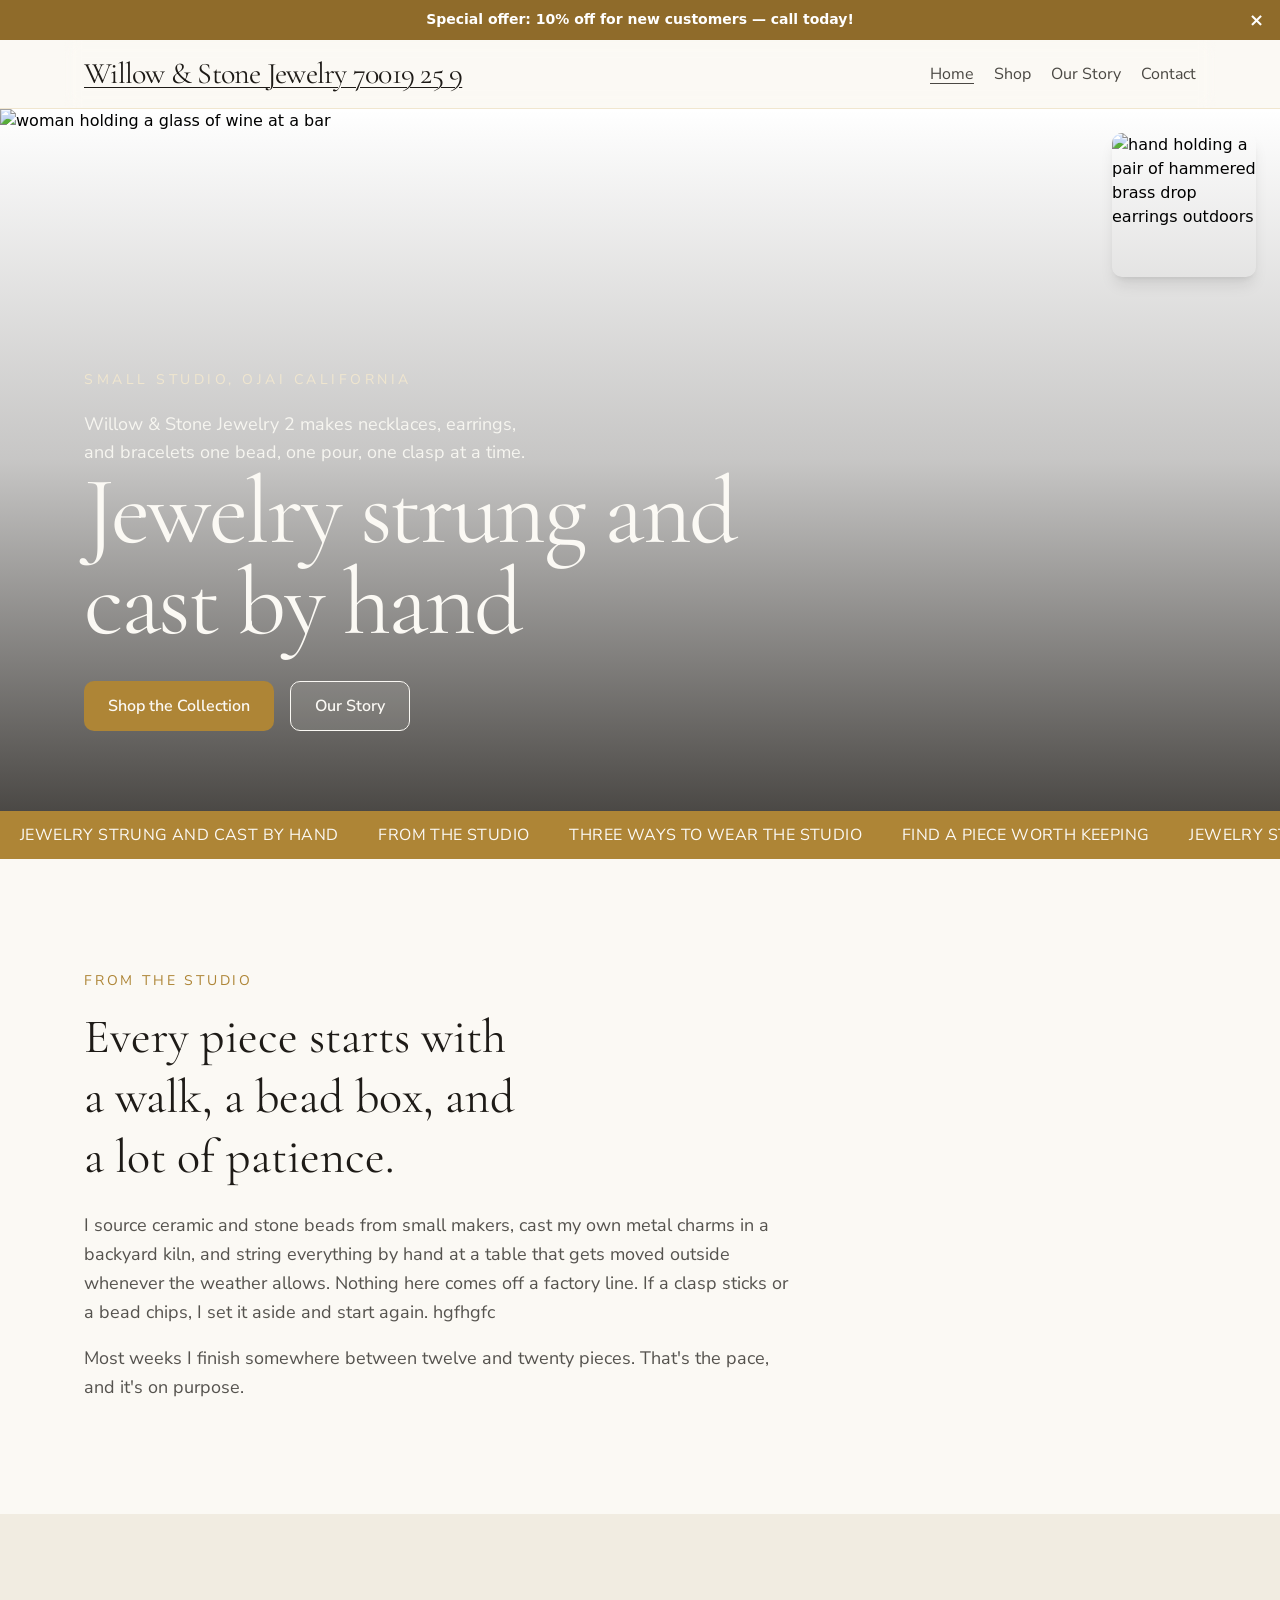
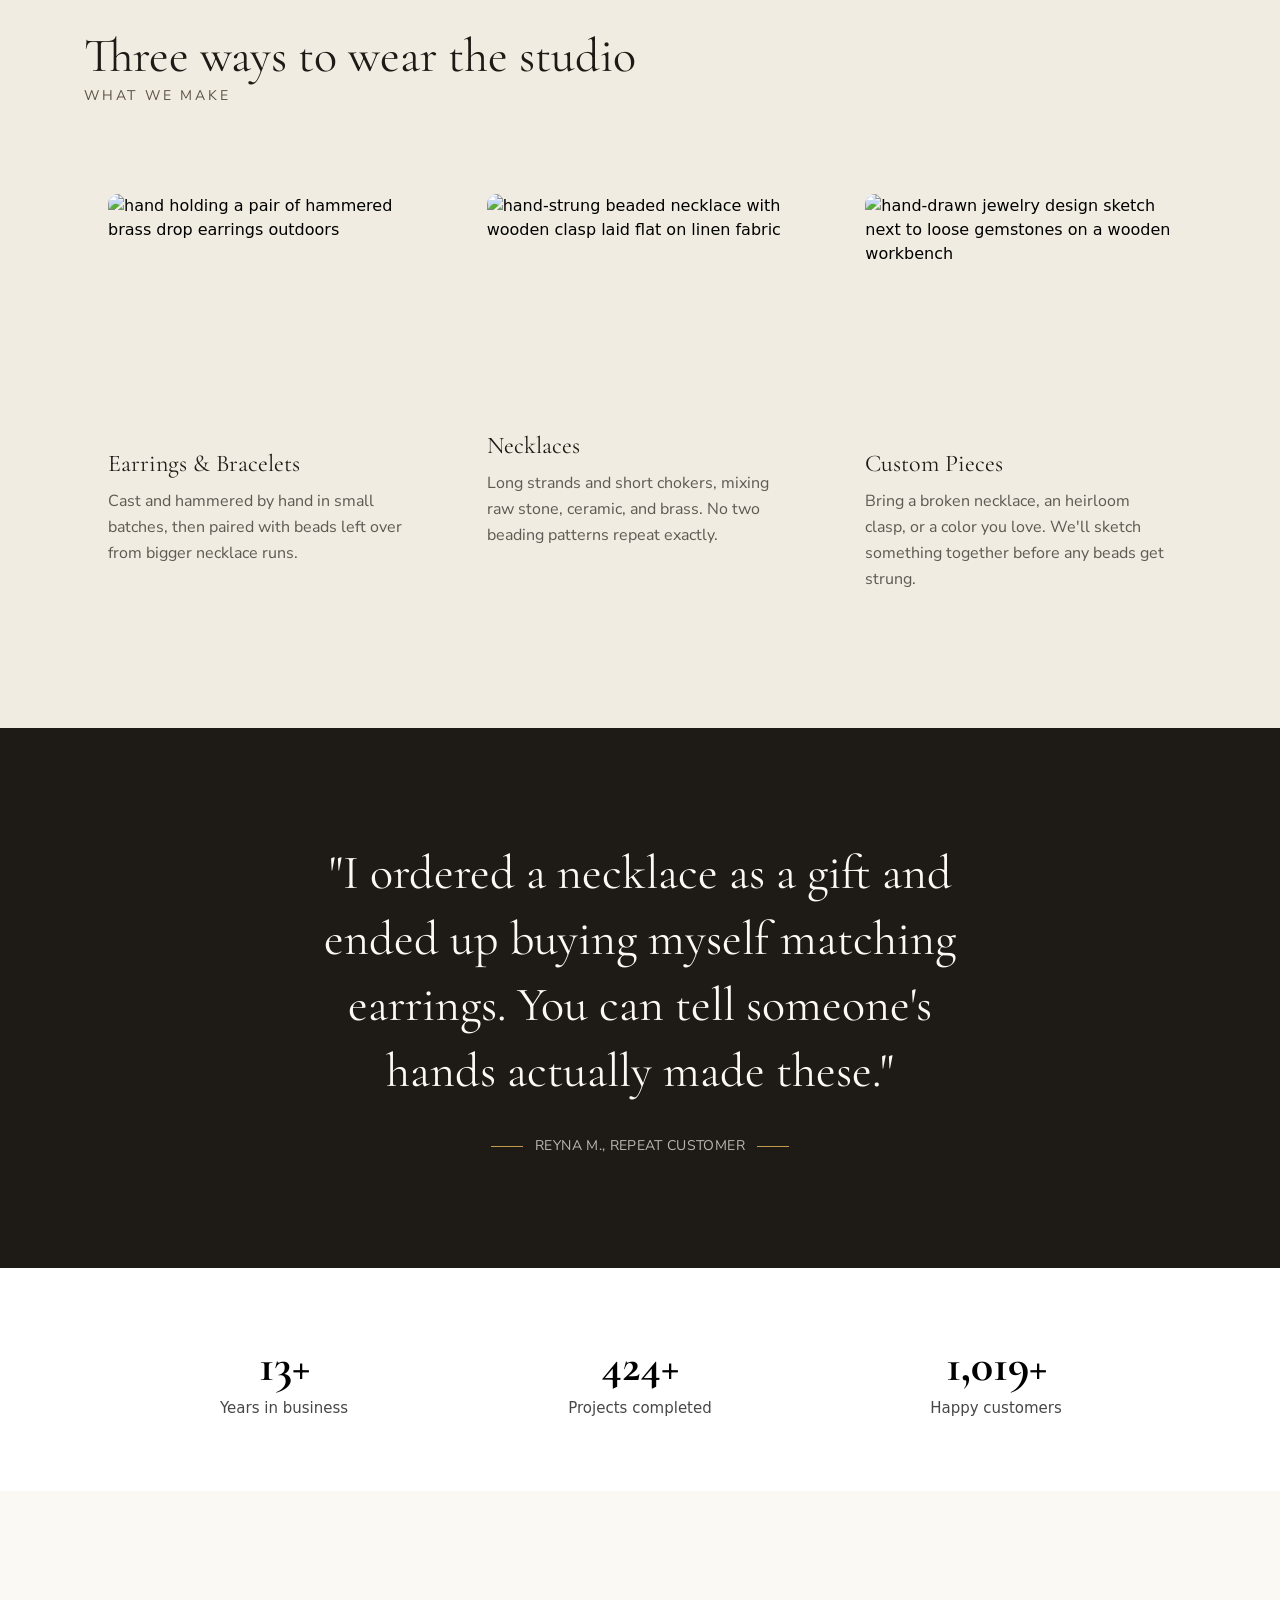
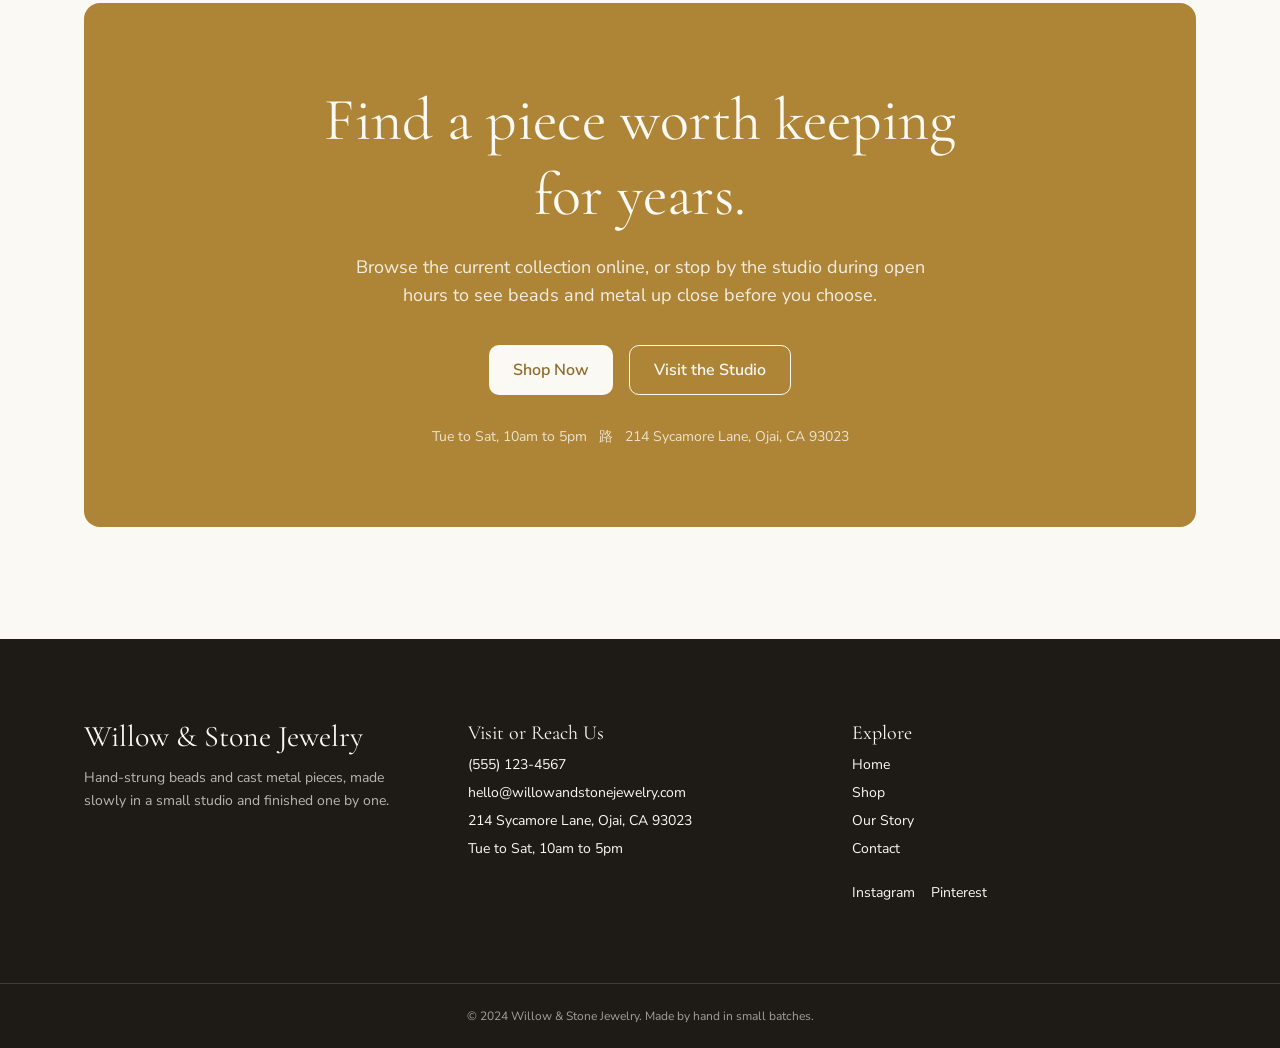
==== commit cf1f2a61: "Site-wide edit via the Tibly widget" ====
--- a/index.html
+++ b/index.html
@@ -20,7 +20,7 @@
 <script>document.addEventListener('input',function(e){var t=e.target;if(!t||t.type!=='range')return;var c=t.closest&&t.closest('.tibly-ba');if(c)c.style.setProperty('--ba',t.value+'%')});document.addEventListener('pointerdown',function(e){var c=e.target.closest&&e.target.closest('.tibly-ba');if(!c||e.button>0)return;e.preventDefault();var inp=c.querySelector('input[type=range]');var set=function(x){var r=c.getBoundingClientRect();if(!r.width)return;var p=Math.max(0,Math.min(100,(x-r.left)*100/r.width));c.style.setProperty('--ba',p+'%');if(inp)inp.value=Math.round(p)};set(e.clientX);var mv=function(ev){set(ev.clientX)};var up=function(){document.removeEventListener('pointermove',mv);document.removeEventListener('pointerup',up);document.removeEventListener('pointercancel',up)};document.addEventListener('pointermove',mv);document.addEventListener('pointerup',up);document.addEventListener('pointercancel',up)});document.addEventListener('click',function(e){var im=e.target.closest&&e.target.closest('[data-lightbox]');if(!im||!(im.currentSrc||im.src))return;e.preventDefault();var o=document.createElement('div');o.className='tibly-lb';var big=document.createElement('img');big.src=im.currentSrc||im.src;big.alt=im.alt||'';o.appendChild(big);o.addEventListener('click',function(){o.remove()});document.addEventListener('keydown',function esc(ev){if(ev.key==='Escape'){o.remove();document.removeEventListener('keydown',esc)}});document.body.appendChild(o)});document.addEventListener('click',function(e){var x=e.target.closest&&e.target.closest('[data-announce-close]');if(!x)return;var b=x.closest('[data-announce]');if(b){b.style.display='none';try{sessionStorage.setItem('tibly-announce','1')}catch(_){}}});addEventListener('DOMContentLoaded',function(){try{if(sessionStorage.getItem('tibly-announce')==='1'){var b=document.querySelector('[data-announce]');if(b)b.style.display='none'}}catch(_){}if('IntersectionObserver' in window&&!matchMedia('(prefers-reduced-motion:reduce)').matches){var els=document.querySelectorAll('[data-count]');if(els.length){var io=new IntersectionObserver(function(es){es.forEach(function(en){if(!en.isIntersecting)return;io.unobserve(en.target);var el=en.target,s=el.textContent||'',m=s.match(/[\d,]*\d(?:\.\d+)?/);if(!m)return;var raw=m[0],num=parseFloat(raw.replace(/,/g,''));if(!isFinite(num))return;var pre=s.slice(0,m.index),post=s.slice(m.index+raw.length),grp=raw.indexOf(',')>=0,dec=(raw.split('.')[1]||'').length,t0=performance.now();requestAnimationFrame(function tick(now){var p=Math.min((now-t0)/1400,1);p=1-Math.pow(1-p,3);var v=(num*p).toFixed(dec);if(grp)v=Number(v).toLocaleString('en-US',{minimumFractionDigits:dec});el.textContent=pre+v+post;if(p<1)requestAnimationFrame(tick)})})},{rootMargin:'0px 0px -10% 0px'});els.forEach(function(el){io.observe(el)})}}var badge=document.querySelector('[data-tibly-open]');if(badge){var src=document.querySelector('[data-tibly-field="hours"]');var txt=(src&&src.textContent||'').toLowerCase();var days=['sun','mon','tue','wed','thu','fri','sat'];var toMin=function(h,mm,ap){h=+h;mm=+(mm||0);if(ap==='pm'&&h!==12)h+=12;if(ap==='am'&&h===12)h=0;return h*60+mm};var spans=[];var re=/(sun|mon|tue|wed|thu|fri|sat|daily|every ?day)[a-z]*\s*(?:[-\u2013\u2014]\s*(sun|mon|tue|wed|thu|fri|sat)[a-z]*)?\s*:?\s*(\d{1,2})(?::(\d{2}))?\s*(am|pm)?\s*[-\u2013\u2014]\s*(\d{1,2})(?::(\d{2}))?\s*(am|pm)?/g,mm;while((mm=re.exec(txt))){var d1=mm[1].slice(0,3),d2=mm[2],ap1=mm[5]||(mm[8]==='pm'&&+mm[3]<=+mm[6]?'am':mm[8]),o=toMin(mm[3],mm[4],ap1),c=toMin(mm[6],mm[7],mm[8]);var from=d1==='dai'||d1==='eve'?0:days.indexOf(d1),to=d2?days.indexOf(d2.slice(0,3)):(d1==='dai'||d1==='eve'?6:from);if(from<0)continue;for(var d=from;;d=(d+1)%7){spans.push([d,o,c]);if(d===to)break}}if(spans.length){var now=new Date(),cur=now.getDay(),min=now.getHours()*60+now.getMinutes();var open=spans.some(function(s){return s[0]===cur&&min>=s[1]&&min<s[2]});badge.textContent=open?(badge.getAttribute('data-open-text')||'Open now'):(badge.getAttribute('data-closed-text')||'Closed now');badge.setAttribute('data-state',open?'open':'closed');badge.hidden=false}}});</script>
 <style>header a[aria-current="page"]:not(:has(img,svg)){text-decoration:underline;text-underline-offset:4px;text-decoration-thickness:1px}</style>
 <style>#nav-open~[class*="peer-checked:"][class*="fixed"]{min-height:100vh;min-height:100dvh}@media (prefers-reduced-motion:no-preference){label[for="nav-open"] span{transition:transform .3s ease,opacity .2s ease}header:has(#nav-open:checked) label[for="nav-open"]:not([aria-label="Close" i]) span:not(:has(span)):nth-of-type(1){transform:translateY(8px) rotate(45deg)}header:has(#nav-open:checked) label[for="nav-open"]:not([aria-label="Close" i]) span:not(:has(span)):nth-of-type(2){opacity:0}header:has(#nav-open:checked) label[for="nav-open"]:not([aria-label="Close" i]) span:not(:has(span)):nth-of-type(3){transform:translateY(-8px) rotate(-45deg)}#nav-open:checked~[class*="peer-checked:"]{animation:tibly-nav-in .25s ease}#nav-open:checked~[class*="peer-checked:"] label[for="nav-open"]{display:inline-block;animation:tibly-x-in .35s ease}@keyframes tibly-nav-in{from{opacity:0;transform:translateY(10px)}}@keyframes tibly-x-in{from{opacity:0;transform:rotate(-90deg) scale(.6)}}}</style>
-<link rel="stylesheet" href="/styles.css?v=16aeb06f">
+<link rel="stylesheet" href="/styles.css?v=03aaca8c">
 </head>
 <body>
 <!-- block:header -->
--- a/styles.css
+++ b/styles.css
@@ -1,2 +1,2 @@
 /*! tailwindcss v4.3.2 | MIT License | https://tailwindcss.com */
-@layer properties{@supports (((-webkit-hyphens:none)) and (not (margin-trim:inline))) or ((-moz-orient:inline) and (not (color:rgb(from red r g b)))){*,:before,:after,::backdrop{--tw-rotate-x:initial;--tw-rotate-y:initial;--tw-rotate-z:initial;--tw-skew-x:initial;--tw-skew-y:initial;--tw-space-y-reverse:0;--tw-border-style:solid;--tw-gradient-position:initial;--tw-gradient-from:#0000;--tw-gradient-via:#0000;--tw-gradient-to:#0000;--tw-gradient-stops:initial;--tw-gradient-via-stops:initial;--tw-gradient-from-position:0%;--tw-gradient-via-position:50%;--tw-gradient-to-position:100%;--tw-leading:initial;--tw-font-weight:initial;--tw-tracking:initial;--tw-shadow:0 0 #0000;--tw-shadow-color:initial;--tw-shadow-alpha:100%;--tw-inset-shadow:0 0 #0000;--tw-inset-shadow-color:initial;--tw-inset-shadow-alpha:100%;--tw-ring-color:initial;--tw-ring-shadow:0 0 #0000;--tw-inset-ring-color:initial;--tw-inset-ring-shadow:0 0 #0000;--tw-ring-inset:initial;--tw-ring-offset-width:0px;--tw-ring-offset-color:#fff;--tw-ring-offset-shadow:0 0 #0000;--tw-backdrop-blur:initial;--tw-backdrop-brightness:initial;--tw-backdrop-contrast:initial;--tw-backdrop-grayscale:initial;--tw-backdrop-hue-rotate:initial;--tw-backdrop-invert:initial;--tw-backdrop-opacity:initial;--tw-backdrop-saturate:initial;--tw-backdrop-sepia:initial;--tw-duration:initial;--tw-translate-x:0;--tw-translate-y:0;--tw-translate-z:0}}}@layer theme{:root,:host{--font-sans:ui-sans-serif, system-ui, sans-serif, "Apple Color Emoji", "Segoe UI Emoji", "Segoe UI Symbol", "Noto Color Emoji";--font-mono:ui-monospace, SFMono-Regular, Menlo, Monaco, Consolas, "Liberation Mono", "Courier New", monospace;--spacing:.25rem;--container-xs:20rem;--container-md:28rem;--container-xl:36rem;--container-2xl:42rem;--container-3xl:48rem;--container-4xl:56rem;--container-6xl:72rem;--container-7xl:80rem;--text-xs:.75rem;--text-xs--line-height:calc(1 / .75);--text-sm:.875rem;--text-sm--line-height:calc(1.25 / .875);--text-base:1rem;--text-base--line-height:calc(1.5 / 1);--text-lg:1.125rem;--text-lg--line-height:calc(1.75 / 1.125);--text-xl:1.25rem;--text-xl--line-height:calc(1.75 / 1.25);--text-2xl:1.5rem;--text-2xl--line-height:calc(2 / 1.5);--text-3xl:1.875rem;--text-3xl--line-height:calc(2.25 / 1.875);--text-4xl:2.25rem;--text-4xl--line-height:calc(2.5 / 2.25);--text-5xl:3rem;--text-5xl--line-height:1;--text-6xl:3.75rem;--text-6xl--line-height:1;--text-7xl:4.5rem;--text-7xl--line-height:1;--text-8xl:6rem;--text-8xl--line-height:1;--font-weight-semibold:600;--tracking-tight:-.025em;--tracking-wide:.025em;--tracking-widest:.1em;--leading-tight:1.25;--leading-snug:1.375;--leading-relaxed:1.625;--radius-sm:8px;--radius-md:12px;--radius-lg:16px;--radius-xl:24px;--default-transition-duration:.15s;--default-transition-timing-function:cubic-bezier(.4, 0, .2, 1);--default-font-family:var(--font-sans);--default-mono-font-family:var(--font-mono);--color-brand-50:#fbf1e9;--color-brand-100:#f5dfc9;--color-brand-200:#edc4a0;--color-brand-300:#e3a374;--color-brand-400:#d6844e;--color-brand-500:#c1662f;--color-brand-600:#a8532a;--color-brand-700:#874025;--color-brand-800:#67301f;--color-brand-900:#4a2318;--color-accent-50:#f2f4eb;--color-accent-100:#e2e7d0;--color-accent-200:#cbd5ae;--color-accent-300:#afc086;--color-accent-400:#9bad6e;--color-accent-500:#8a9a5b;--color-accent-600:#71804a;--color-accent-700:#59653b;--color-accent-800:#434d2d;--color-accent-900:#313823;--color-surface:#f0e2d0;--color-background:#fbf4ec;--color-ink:#3a2e22;--font-display:"Cormorant Garamond", serif;--font-body:"Nunito Sans", sans-serif}}@layer base{*,:after,:before,::backdrop{box-sizing:border-box;border:0 solid;margin:0;padding:0}::file-selector-button{box-sizing:border-box;border:0 solid;margin:0;padding:0}html,:host{-webkit-text-size-adjust:100%;tab-size:4;line-height:1.5;font-family:var(--default-font-family,ui-sans-serif, system-ui, sans-serif, "Apple Color Emoji", "Segoe UI Emoji", "Segoe UI Symbol", "Noto Color Emoji");font-feature-settings:var(--default-font-feature-settings,normal);font-variation-settings:var(--default-font-variation-settings,normal);-webkit-tap-highlight-color:transparent}hr{height:0;color:inherit;border-top-width:1px}abbr:where([title]){-webkit-text-decoration:underline dotted;text-decoration:underline dotted}h1,h2,h3,h4,h5,h6{font-size:inherit;font-weight:inherit}a{color:inherit;-webkit-text-decoration:inherit;-webkit-text-decoration:inherit;-webkit-text-decoration:inherit;text-decoration:inherit}b,strong{font-weight:bolder}code,kbd,samp,pre{font-family:var(--default-mono-font-family,ui-monospace, SFMono-Regular, Menlo, Monaco, Consolas, "Liberation Mono", "Courier New", monospace);font-feature-settings:var(--default-mono-font-feature-settings,normal);font-variation-settings:var(--default-mono-font-variation-settings,normal);font-size:1em}small{font-size:80%}sub,sup{vertical-align:baseline;font-size:75%;line-height:0;position:relative}sub{bottom:-.25em}sup{top:-.5em}table{text-indent:0;border-color:inherit;border-collapse:collapse}:-moz-focusring{outline:auto}progress{vertical-align:baseline}summary{display:list-item}ol,ul,menu{list-style:none}img,svg,video,canvas,audio,iframe,embed,object{vertical-align:middle;display:block}img,video{max-width:100%;height:auto}button,input,select,optgroup,textarea{font:inherit;font-feature-settings:inherit;font-variation-settings:inherit;letter-spacing:inherit;color:inherit;opacity:1;background-color:#0000;border-radius:0}::file-selector-button{font:inherit;font-feature-settings:inherit;font-variation-settings:inherit;letter-spacing:inherit;color:inherit;opacity:1;background-color:#0000;border-radius:0}:where(select:is([multiple],[size])) optgroup{font-weight:bolder}:where(select:is([multiple],[size])) optgroup option{padding-inline-start:20px}::file-selector-button{margin-inline-end:4px}::placeholder{opacity:1}@supports (not ((-webkit-appearance:-apple-pay-button))) or (contain-intrinsic-size:1px){::placeholder{color:currentColor}@supports (color:color-mix(in lab, red, red)){::placeholder{color:color-mix(in oklab, currentcolor 50%, transparent)}}}textarea{resize:vertical}::-webkit-search-decoration{-webkit-appearance:none}::-webkit-date-and-time-value{min-height:1lh;text-align:inherit}::-webkit-datetime-edit{display:inline-flex}::-webkit-datetime-edit-fields-wrapper{padding:0}::-webkit-datetime-edit{padding-block:0}::-webkit-datetime-edit-year-field{padding-block:0}::-webkit-datetime-edit-month-field{padding-block:0}::-webkit-datetime-edit-day-field{padding-block:0}::-webkit-datetime-edit-hour-field{padding-block:0}::-webkit-datetime-edit-minute-field{padding-block:0}::-webkit-datetime-edit-second-field{padding-block:0}::-webkit-datetime-edit-millisecond-field{padding-block:0}::-webkit-datetime-edit-meridiem-field{padding-block:0}::-webkit-calendar-picker-indicator{line-height:1}:-moz-ui-invalid{box-shadow:none}button,input:where([type=button],[type=reset],[type=submit]){appearance:button}::file-selector-button{appearance:button}::-webkit-inner-spin-button{height:auto}::-webkit-outer-spin-button{height:auto}[hidden]:where(:not([hidden=until-found])){display:none!important}}@layer components{.btn{border-radius:var(--radius-lg);background-color:var(--color-brand-500);padding-inline:calc(var(--spacing) * 6);padding-block:calc(var(--spacing) * 3);font-family:var(--font-body);--tw-font-weight:var(--font-weight-semibold);font-weight:var(--font-weight-semibold);color:var(--color-background);transition-property:color,background-color,border-color,outline-color,text-decoration-color,fill,stroke,--tw-gradient-from,--tw-gradient-via,--tw-gradient-to,opacity,box-shadow,transform,translate,scale,rotate,filter,-webkit-backdrop-filter,backdrop-filter,display,content-visibility,overlay,pointer-events;transition-timing-function:var(--tw-ease,var(--default-transition-timing-function));transition-duration:var(--tw-duration,var(--default-transition-duration));--tw-duration:.3s;justify-content:center;align-items:center;transition-duration:.3s;display:inline-flex}@media (hover:hover){.btn:hover{--tw-translate-y:calc(var(--spacing) * -.5);translate:var(--tw-translate-x) var(--tw-translate-y);background-color:var(--color-brand-600)}}.btn:focus{--tw-ring-shadow:var(--tw-ring-inset,) 0 0 0 calc(2px + var(--tw-ring-offset-width)) var(--tw-ring-color,currentcolor);box-shadow:var(--tw-inset-shadow), var(--tw-inset-ring-shadow), var(--tw-ring-offset-shadow), var(--tw-ring-shadow), var(--tw-shadow);--tw-ring-color:var(--color-brand-300);--tw-outline-style:none;outline-style:none}.btn-secondary{border-radius:var(--radius-lg);border-style:var(--tw-border-style);border-width:1px;border-color:var(--color-brand-500);padding-inline:calc(var(--spacing) * 6);padding-block:calc(var(--spacing) * 3);font-family:var(--font-body);--tw-font-weight:var(--font-weight-semibold);font-weight:var(--font-weight-semibold);color:var(--color-brand-600);transition-property:color,background-color,border-color,outline-color,text-decoration-color,fill,stroke,--tw-gradient-from,--tw-gradient-via,--tw-gradient-to,opacity,box-shadow,transform,translate,scale,rotate,filter,-webkit-backdrop-filter,backdrop-filter,display,content-visibility,overlay,pointer-events;transition-timing-function:var(--tw-ease,var(--default-transition-timing-function));transition-duration:var(--tw-duration,var(--default-transition-duration));--tw-duration:.3s;background-color:#0000;justify-content:center;align-items:center;transition-duration:.3s;display:inline-flex}@media (hover:hover){.btn-secondary:hover{--tw-translate-y:calc(var(--spacing) * -.5);translate:var(--tw-translate-x) var(--tw-translate-y);background-color:var(--color-brand-50)}}.btn-secondary:focus{--tw-ring-shadow:var(--tw-ring-inset,) 0 0 0 calc(2px + var(--tw-ring-offset-width)) var(--tw-ring-color,currentcolor);box-shadow:var(--tw-inset-shadow), var(--tw-inset-ring-shadow), var(--tw-ring-offset-shadow), var(--tw-ring-shadow), var(--tw-shadow);--tw-ring-color:var(--color-brand-300);--tw-outline-style:none;outline-style:none}.card{border-radius:var(--radius-xl);background-color:var(--color-surface);padding:calc(var(--spacing) * 6);transition-property:color,background-color,border-color,outline-color,text-decoration-color,fill,stroke,--tw-gradient-from,--tw-gradient-via,--tw-gradient-to,opacity,box-shadow,transform,translate,scale,rotate,filter,-webkit-backdrop-filter,backdrop-filter,display,content-visibility,overlay,pointer-events;transition-timing-function:var(--tw-ease,var(--default-transition-timing-function));transition-duration:var(--tw-duration,var(--default-transition-duration));--tw-duration:.3s;transition-duration:.3s}@media (hover:hover){.card:hover{--tw-translate-y:calc(var(--spacing) * -1);translate:var(--tw-translate-x) var(--tw-translate-y);--tw-shadow:0 10px 15px -3px var(--tw-shadow-color,#0000001a), 0 4px 6px -4px var(--tw-shadow-color,#0000001a);box-shadow:var(--tw-inset-shadow), var(--tw-inset-ring-shadow), var(--tw-ring-offset-shadow), var(--tw-ring-shadow), var(--tw-shadow)}}}@layer utilities{.sr-only{clip-path:inset(50%);white-space:nowrap;border-width:0;width:1px;height:1px;margin:-1px;padding:0;position:absolute;overflow:hidden}.absolute{position:absolute}.fixed{position:fixed}.relative{position:relative}.sticky{position:sticky}.inset-0{inset:0}.top-0{top:0}.top-4{top:calc(var(--spacing) * 4)}.top-full{top:100%}.right-0{right:0}.right-4{right:calc(var(--spacing) * 4)}.left-0{left:0}.isolate{isolation:isolate}.z-10{z-index:10}.z-30{z-index:30}.z-40{z-index:40}.mx-2{margin-inline:calc(var(--spacing) * 2)}.mx-auto{margin-inline:auto}.mt-4{margin-top:calc(var(--spacing) * 4)}.mt-5{margin-top:calc(var(--spacing) * 5)}.mt-6{margin-top:calc(var(--spacing) * 6)}.mt-8{margin-top:calc(var(--spacing) * 8)}.mt-9{margin-top:calc(var(--spacing) * 9)}.mr-auto{margin-right:auto}.mb-1\.5{margin-bottom:calc(var(--spacing) * 1.5)}.mb-2{margin-bottom:calc(var(--spacing) * 2)}.mb-3{margin-bottom:calc(var(--spacing) * 3)}.mb-4{margin-bottom:calc(var(--spacing) * 4)}.mb-5{margin-bottom:calc(var(--spacing) * 5)}.mb-6{margin-bottom:calc(var(--spacing) * 6)}.mb-8{margin-bottom:calc(var(--spacing) * 8)}.mb-10{margin-bottom:calc(var(--spacing) * 10)}.mb-12{margin-bottom:calc(var(--spacing) * 12)}.mb-14{margin-bottom:calc(var(--spacing) * 14)}.block{display:block}.flex{display:flex}.grid{display:grid}.hidden{display:none}.table{display:table}.aspect-\[4\/3\]{aspect-ratio:4/3}.aspect-\[4\/5\]{aspect-ratio:4/5}.h-0\.5{height:calc(var(--spacing) * .5)}.h-8{height:calc(var(--spacing) * 8)}.h-14{height:calc(var(--spacing) * 14)}.h-16{height:calc(var(--spacing) * 16)}.h-\[78vh\]{height:78vh}.h-full{height:100%}.h-px{height:1px}.h-screen{height:100vh}.min-h-\[420px\]{min-height:420px}.w-6{width:calc(var(--spacing) * 6)}.w-8{width:calc(var(--spacing) * 8)}.w-14{width:calc(var(--spacing) * 14)}.w-16{width:calc(var(--spacing) * 16)}.w-20{width:calc(var(--spacing) * 20)}.w-fit{width:fit-content}.w-full{width:100%}.w-max{width:max-content}.max-w-2xl{max-width:var(--container-2xl)}.max-w-3xl{max-width:var(--container-3xl)}.max-w-4xl{max-width:var(--container-4xl)}.max-w-6xl{max-width:var(--container-6xl)}.max-w-7xl{max-width:var(--container-7xl)}.max-w-md{max-width:var(--container-md)}.max-w-prose{max-width:65ch}.max-w-xl{max-width:var(--container-xl)}.max-w-xs{max-width:var(--container-xs)}.shrink-0{flex-shrink:0}.transform{transform:var(--tw-rotate-x,) var(--tw-rotate-y,) var(--tw-rotate-z,) var(--tw-skew-x,) var(--tw-skew-y,)}.animate-\[scroll_25s_linear_infinite\]{animation:25s linear infinite scroll}.cursor-pointer{cursor:pointer}.grid-cols-1{grid-template-columns:repeat(1,minmax(0,1fr))}.flex-col{flex-direction:column}.flex-wrap{flex-wrap:wrap}.items-center{align-items:center}.items-end{align-items:flex-end}.items-start{align-items:flex-start}.justify-between{justify-content:space-between}.justify-center{justify-content:center}.gap-1{gap:var(--spacing)}.gap-1\.5{gap:calc(var(--spacing) * 1.5)}.gap-2{gap:calc(var(--spacing) * 2)}.gap-3{gap:calc(var(--spacing) * 3)}.gap-4{gap:calc(var(--spacing) * 4)}.gap-5{gap:calc(var(--spacing) * 5)}.gap-6{gap:calc(var(--spacing) * 6)}.gap-10{gap:calc(var(--spacing) * 10)}.gap-12{gap:calc(var(--spacing) * 12)}:where(.space-y-2>:not(:last-child)){--tw-space-y-reverse:0;margin-block-start:calc(calc(var(--spacing) * 2) * var(--tw-space-y-reverse));margin-block-end:calc(calc(var(--spacing) * 2) * calc(1 - var(--tw-space-y-reverse)))}:where(.space-y-3>:not(:last-child)){--tw-space-y-reverse:0;margin-block-start:calc(calc(var(--spacing) * 3) * var(--tw-space-y-reverse));margin-block-end:calc(calc(var(--spacing) * 3) * calc(1 - var(--tw-space-y-reverse)))}:where(.space-y-5>:not(:last-child)){--tw-space-y-reverse:0;margin-block-start:calc(calc(var(--spacing) * 5) * var(--tw-space-y-reverse));margin-block-end:calc(calc(var(--spacing) * 5) * calc(1 - var(--tw-space-y-reverse)))}:where(.space-y-8>:not(:last-child)){--tw-space-y-reverse:0;margin-block-start:calc(calc(var(--spacing) * 8) * var(--tw-space-y-reverse));margin-block-end:calc(calc(var(--spacing) * 8) * calc(1 - var(--tw-space-y-reverse)))}.gap-x-5{column-gap:calc(var(--spacing) * 5)}.gap-y-2{row-gap:calc(var(--spacing) * 2)}.overflow-hidden{overflow:hidden}.overflow-y-auto{overflow-y:auto}.rounded-full{border-radius:3.40282e38px}.rounded-lg{border-radius:var(--radius-lg)}.rounded-xl{border-radius:var(--radius-xl)}.border{border-style:var(--tw-border-style);border-width:1px}.border-t{border-top-style:var(--tw-border-style);border-top-width:1px}.border-b{border-bottom-style:var(--tw-border-style);border-bottom-width:1px}.border-background{border-color:var(--color-background)}.border-background\/15{border-color:#fbf4ec26}@supports (color:color-mix(in lab, red, red)){.border-background\/15{border-color:color-mix(in oklab, var(--color-background) 15%, transparent)}}.border-brand-100{border-color:var(--color-brand-100)}.border-brand-200{border-color:var(--color-brand-200)}.bg-background{background-color:var(--color-background)}.bg-background\/10{background-color:#fbf4ec1a}@supports (color:color-mix(in lab, red, red)){.bg-background\/10{background-color:color-mix(in oklab, var(--color-background) 10%, transparent)}}.bg-background\/95{background-color:#fbf4ecf2}@supports (color:color-mix(in lab, red, red)){.bg-background\/95{background-color:color-mix(in oklab, var(--color-background) 95%, transparent)}}.bg-brand-400{background-color:var(--color-brand-400)}.bg-brand-500{background-color:var(--color-brand-500)}.bg-ink{background-color:var(--color-ink)}.bg-surface{background-color:var(--color-surface)}.bg-surface\/60{background-color:#f0e2d099}@supports (color:color-mix(in lab, red, red)){.bg-surface\/60{background-color:color-mix(in oklab, var(--color-surface) 60%, transparent)}}.bg-gradient-to-t{--tw-gradient-position:to top in oklab;background-image:linear-gradient(var(--tw-gradient-stops))}.from-ink\/80{--tw-gradient-from:#3a2e22cc}@supports (color:color-mix(in lab, red, red)){.from-ink\/80{--tw-gradient-from:color-mix(in oklab, var(--color-ink) 80%, transparent)}}.from-ink\/80{--tw-gradient-stops:var(--tw-gradient-via-stops,var(--tw-gradient-position), var(--tw-gradient-from) var(--tw-gradient-from-position), var(--tw-gradient-to) var(--tw-gradient-to-position))}.via-ink\/25{--tw-gradient-via:#3a2e2240}@supports (color:color-mix(in lab, red, red)){.via-ink\/25{--tw-gradient-via:color-mix(in oklab, var(--color-ink) 25%, transparent)}}.via-ink\/25{--tw-gradient-via-stops:var(--tw-gradient-position), var(--tw-gradient-from) var(--tw-gradient-from-position), var(--tw-gradient-via) var(--tw-gradient-via-position), var(--tw-gradient-to) var(--tw-gradient-to-position);--tw-gradient-stops:var(--tw-gradient-via-stops)}.to-transparent{--tw-gradient-to:transparent;--tw-gradient-stops:var(--tw-gradient-via-stops,var(--tw-gradient-position), var(--tw-gradient-from) var(--tw-gradient-from-position), var(--tw-gradient-to) var(--tw-gradient-to-position))}.object-cover{object-fit:cover}.p-4{padding:calc(var(--spacing) * 4)}.p-6{padding:calc(var(--spacing) * 6)}.px-4{padding-inline:calc(var(--spacing) * 4)}.px-5{padding-inline:calc(var(--spacing) * 5)}.px-6{padding-inline:calc(var(--spacing) * 6)}.py-3{padding-block:calc(var(--spacing) * 3)}.py-4{padding-block:calc(var(--spacing) * 4)}.py-6{padding-block:calc(var(--spacing) * 6)}.py-14{padding-block:calc(var(--spacing) * 14)}.py-16{padding-block:calc(var(--spacing) * 16)}.py-20{padding-block:calc(var(--spacing) * 20)}.pt-5{padding-top:calc(var(--spacing) * 5)}.pt-16{padding-top:calc(var(--spacing) * 16)}.pb-10{padding-bottom:calc(var(--spacing) * 10)}.pb-12{padding-bottom:calc(var(--spacing) * 12)}.pb-20{padding-bottom:calc(var(--spacing) * 20)}.pl-2{padding-left:calc(var(--spacing) * 2)}.text-center{text-align:center}.text-left{text-align:left}.font-body{font-family:var(--font-body)}.font-display{font-family:var(--font-display)}.text-2xl{font-size:var(--text-2xl);line-height:var(--tw-leading,var(--text-2xl--line-height))}.text-3xl{font-size:var(--text-3xl);line-height:var(--tw-leading,var(--text-3xl--line-height))}.text-4xl{font-size:var(--text-4xl);line-height:var(--tw-leading,var(--text-4xl--line-height))}.text-5xl{font-size:var(--text-5xl);line-height:var(--tw-leading,var(--text-5xl--line-height))}.text-6xl{font-size:var(--text-6xl);line-height:var(--tw-leading,var(--text-6xl--line-height))}.text-base{font-size:var(--text-base);line-height:var(--tw-leading,var(--text-base--line-height))}.text-lg{font-size:var(--text-lg);line-height:var(--tw-leading,var(--text-lg--line-height))}.text-sm{font-size:var(--text-sm);line-height:var(--tw-leading,var(--text-sm--line-height))}.text-xl{font-size:var(--text-xl);line-height:var(--tw-leading,var(--text-xl--line-height))}.text-xs{font-size:var(--text-xs);line-height:var(--tw-leading,var(--text-xs--line-height))}.leading-\[0\.95\]{--tw-leading:.95;line-height:.95}.leading-\[1\.05\]{--tw-leading:1.05;line-height:1.05}.leading-none{--tw-leading:1;line-height:1}.leading-relaxed{--tw-leading:var(--leading-relaxed);line-height:var(--leading-relaxed)}.leading-snug{--tw-leading:var(--leading-snug);line-height:var(--leading-snug)}.leading-tight{--tw-leading:var(--leading-tight);line-height:var(--leading-tight)}.font-semibold{--tw-font-weight:var(--font-weight-semibold);font-weight:var(--font-weight-semibold)}.tracking-\[0\.2em\]{--tw-tracking:.2em;letter-spacing:.2em}.tracking-\[0\.25em\]{--tw-tracking:.25em;letter-spacing:.25em}.tracking-tight{--tw-tracking:var(--tracking-tight);letter-spacing:var(--tracking-tight)}.tracking-wide{--tw-tracking:var(--tracking-wide);letter-spacing:var(--tracking-wide)}.tracking-widest{--tw-tracking:var(--tracking-widest);letter-spacing:var(--tracking-widest)}.break-words{overflow-wrap:break-word}.whitespace-nowrap{white-space:nowrap}.text-accent-600{color:var(--color-accent-600)}.text-background{color:var(--color-background)}.text-background\/60{color:#fbf4ec99}@supports (color:color-mix(in lab, red, red)){.text-background\/60{color:color-mix(in oklab, var(--color-background) 60%, transparent)}}.text-background\/70{color:#fbf4ecb3}@supports (color:color-mix(in lab, red, red)){.text-background\/70{color:color-mix(in oklab, var(--color-background) 70%, transparent)}}.text-background\/80{color:#fbf4eccc}@supports (color:color-mix(in lab, red, red)){.text-background\/80{color:color-mix(in oklab, var(--color-background) 80%, transparent)}}.text-background\/90{color:#fbf4ece6}@supports (color:color-mix(in lab, red, red)){.text-background\/90{color:color-mix(in oklab, var(--color-background) 90%, transparent)}}.text-brand-100{color:var(--color-brand-100)}.text-brand-300{color:var(--color-brand-300)}.text-brand-500{color:var(--color-brand-500)}.text-brand-600{color:var(--color-brand-600)}.text-ink{color:var(--color-ink)}.text-ink\/70{color:#3a2e22b3}@supports (color:color-mix(in lab, red, red)){.text-ink\/70{color:color-mix(in oklab, var(--color-ink) 70%, transparent)}}.text-ink\/75{color:#3a2e22bf}@supports (color:color-mix(in lab, red, red)){.text-ink\/75{color:color-mix(in oklab, var(--color-ink) 75%, transparent)}}.text-ink\/80{color:#3a2e22cc}@supports (color:color-mix(in lab, red, red)){.text-ink\/80{color:color-mix(in oklab, var(--color-ink) 80%, transparent)}}.uppercase{text-transform:uppercase}.shadow-lg{--tw-shadow:0 10px 15px -3px var(--tw-shadow-color,#0000001a), 0 4px 6px -4px var(--tw-shadow-color,#0000001a);box-shadow:var(--tw-inset-shadow), var(--tw-inset-ring-shadow), var(--tw-ring-offset-shadow), var(--tw-ring-shadow), var(--tw-shadow)}.ring{--tw-ring-shadow:var(--tw-ring-inset,) 0 0 0 calc(1px + var(--tw-ring-offset-width)) var(--tw-ring-color,currentcolor);box-shadow:var(--tw-inset-shadow), var(--tw-inset-ring-shadow), var(--tw-ring-offset-shadow), var(--tw-ring-shadow), var(--tw-shadow)}.backdrop-blur{--tw-backdrop-blur:blur(8px);-webkit-backdrop-filter:var(--tw-backdrop-blur,) var(--tw-backdrop-brightness,) var(--tw-backdrop-contrast,) var(--tw-backdrop-grayscale,) var(--tw-backdrop-hue-rotate,) var(--tw-backdrop-invert,) var(--tw-backdrop-opacity,) var(--tw-backdrop-saturate,) var(--tw-backdrop-sepia,);backdrop-filter:var(--tw-backdrop-blur,) var(--tw-backdrop-brightness,) var(--tw-backdrop-contrast,) var(--tw-backdrop-grayscale,) var(--tw-backdrop-hue-rotate,) var(--tw-backdrop-invert,) var(--tw-backdrop-opacity,) var(--tw-backdrop-saturate,) var(--tw-backdrop-sepia,)}.transition-colors{transition-property:color,background-color,border-color,outline-color,text-decoration-color,fill,stroke,--tw-gradient-from,--tw-gradient-via,--tw-gradient-to;transition-timing-function:var(--tw-ease,var(--default-transition-timing-function));transition-duration:var(--tw-duration,var(--default-transition-duration))}.duration-300{--tw-duration:.3s;transition-duration:.3s}.peer-checked\:flex:is(:where(.peer):checked~*){display:flex}.placeholder\:text-ink\/40::placeholder{color:#3a2e2266}@supports (color:color-mix(in lab, red, red)){.placeholder\:text-ink\/40::placeholder{color:color-mix(in oklab, var(--color-ink) 40%, transparent)}}@media (hover:hover){.hover\:bg-background\/10:hover{background-color:#fbf4ec1a}@supports (color:color-mix(in lab, red, red)){.hover\:bg-background\/10:hover{background-color:color-mix(in oklab, var(--color-background) 10%, transparent)}}.hover\:bg-background\/20:hover{background-color:#fbf4ec33}@supports (color:color-mix(in lab, red, red)){.hover\:bg-background\/20:hover{background-color:color-mix(in oklab, var(--color-background) 20%, transparent)}}.hover\:bg-brand-50:hover{background-color:var(--color-brand-50)}.hover\:text-brand-300:hover{color:var(--color-brand-300)}.hover\:text-brand-500:hover{color:var(--color-brand-500)}}.focus\:ring-2:focus{--tw-ring-shadow:var(--tw-ring-inset,) 0 0 0 calc(2px + var(--tw-ring-offset-width)) var(--tw-ring-color,currentcolor);box-shadow:var(--tw-inset-shadow), var(--tw-inset-ring-shadow), var(--tw-ring-offset-shadow), var(--tw-ring-shadow), var(--tw-shadow)}.focus\:ring-brand-300:focus{--tw-ring-color:var(--color-brand-300)}.focus\:outline-none:focus{--tw-outline-style:none;outline-style:none}@media (min-width:40rem){.sm\:block{display:block}.sm\:h-20{height:calc(var(--spacing) * 20)}.sm\:w-20{width:calc(var(--spacing) * 20)}.sm\:w-auto{width:auto}.sm\:grid-cols-2{grid-template-columns:repeat(2,minmax(0,1fr))}.sm\:p-8{padding:calc(var(--spacing) * 8)}.sm\:px-14{padding-inline:calc(var(--spacing) * 14)}.sm\:py-16{padding-block:calc(var(--spacing) * 16)}.sm\:pb-16{padding-bottom:calc(var(--spacing) * 16)}.sm\:text-3xl{font-size:var(--text-3xl);line-height:var(--tw-leading,var(--text-3xl--line-height))}.sm\:text-5xl{font-size:var(--text-5xl);line-height:var(--tw-leading,var(--text-5xl--line-height))}.sm\:text-6xl{font-size:var(--text-6xl);line-height:var(--tw-leading,var(--text-6xl--line-height))}.sm\:text-base{font-size:var(--text-base);line-height:var(--tw-leading,var(--text-base--line-height))}.sm\:text-lg{font-size:var(--text-lg);line-height:var(--tw-leading,var(--text-lg--line-height))}.sm\:text-sm{font-size:var(--text-sm);line-height:var(--tw-leading,var(--text-sm--line-height))}}@media (min-width:48rem){.md\:top-6{top:calc(var(--spacing) * 6)}.md\:right-6{right:calc(var(--spacing) * 6)}.md\:order-1{order:1}.md\:order-2{order:2}.md\:col-span-5{grid-column:span 5/span 5}.md\:col-span-7{grid-column:span 7/span 7}.md\:mb-16{margin-bottom:calc(var(--spacing) * 16)}.md\:mb-20{margin-bottom:calc(var(--spacing) * 20)}.md\:flex{display:flex}.md\:hidden{display:none}.md\:h-28{height:calc(var(--spacing) * 28)}.md\:w-28{width:calc(var(--spacing) * 28)}.md\:grid-cols-3{grid-template-columns:repeat(3,minmax(0,1fr))}.md\:grid-cols-4{grid-template-columns:repeat(4,minmax(0,1fr))}.md\:grid-cols-12{grid-template-columns:repeat(12,minmax(0,1fr))}.md\:gap-6{gap:calc(var(--spacing) * 6)}.md\:gap-8{gap:calc(var(--spacing) * 8)}.md\:p-8{padding:calc(var(--spacing) * 8)}.md\:p-10{padding:calc(var(--spacing) * 10)}.md\:px-20{padding-inline:calc(var(--spacing) * 20)}.md\:py-20{padding-block:calc(var(--spacing) * 20)}.md\:py-28{padding-block:calc(var(--spacing) * 28)}.md\:py-32{padding-block:calc(var(--spacing) * 32)}.md\:pt-24{padding-top:calc(var(--spacing) * 24)}.md\:pr-8{padding-right:calc(var(--spacing) * 8)}.md\:pb-14{padding-bottom:calc(var(--spacing) * 14)}.md\:pb-20{padding-bottom:calc(var(--spacing) * 20)}.md\:pb-28{padding-bottom:calc(var(--spacing) * 28)}.md\:text-5xl{font-size:var(--text-5xl);line-height:var(--tw-leading,var(--text-5xl--line-height))}.md\:text-6xl{font-size:var(--text-6xl);line-height:var(--tw-leading,var(--text-6xl--line-height))}.md\:text-7xl{font-size:var(--text-7xl);line-height:var(--tw-leading,var(--text-7xl--line-height))}.md\:text-8xl{font-size:var(--text-8xl);line-height:var(--tw-leading,var(--text-8xl--line-height))}}@media (min-width:64rem){.lg\:col-span-2{grid-column:span 2/span 2}.lg\:col-span-3{grid-column:span 3/span 3}.lg\:h-36{height:calc(var(--spacing) * 36)}.lg\:w-36{width:calc(var(--spacing) * 36)}.lg\:grid-cols-5{grid-template-columns:repeat(5,minmax(0,1fr))}.lg\:gap-16{gap:calc(var(--spacing) * 16)}}}[data-tb-bg]{position:relative}.tb-bg{pointer-events:none;position:absolute;inset:0;overflow:hidden}.tb-bg video,.tb-bg img{object-fit:cover;width:100%;height:100%}.tb-bg-tint{background:#000;position:absolute;inset:0}[data-tb-bg]>:not(.tb-bg){z-index:1;position:relative}@media (prefers-reduced-motion:reduce){.tb-bg video{display:none}}@property --tw-rotate-x{syntax:"*";inherits:false}@property --tw-rotate-y{syntax:"*";inherits:false}@property --tw-rotate-z{syntax:"*";inherits:false}@property --tw-skew-x{syntax:"*";inherits:false}@property --tw-skew-y{syntax:"*";inherits:false}@property --tw-space-y-reverse{syntax:"*";inherits:false;initial-value:0}@property --tw-border-style{syntax:"*";inherits:false;initial-value:solid}@property --tw-gradient-position{syntax:"*";inherits:false}@property --tw-gradient-from{syntax:"<color>";inherits:false;initial-value:#0000}@property --tw-gradient-via{syntax:"<color>";inherits:false;initial-value:#0000}@property --tw-gradient-to{syntax:"<color>";inherits:false;initial-value:#0000}@property --tw-gradient-stops{syntax:"*";inherits:false}@property --tw-gradient-via-stops{syntax:"*";inherits:false}@property --tw-gradient-from-position{syntax:"<length-percentage>";inherits:false;initial-value:0%}@property --tw-gradient-via-position{syntax:"<length-percentage>";inherits:false;initial-value:50%}@property --tw-gradient-to-position{syntax:"<length-percentage>";inherits:false;initial-value:100%}@property --tw-leading{syntax:"*";inherits:false}@property --tw-font-weight{syntax:"*";inherits:false}@property --tw-tracking{syntax:"*";inherits:false}@property --tw-shadow{syntax:"*";inherits:false;initial-value:0 0 #0000}@property --tw-shadow-color{syntax:"*";inherits:false}@property --tw-shadow-alpha{syntax:"<percentage>";inherits:false;initial-value:100%}@property --tw-inset-shadow{syntax:"*";inherits:false;initial-value:0 0 #0000}@property --tw-inset-shadow-color{syntax:"*";inherits:false}@property --tw-inset-shadow-alpha{syntax:"<percentage>";inherits:false;initial-value:100%}@property --tw-ring-color{syntax:"*";inherits:false}@property --tw-ring-shadow{syntax:"*";inherits:false;initial-value:0 0 #0000}@property --tw-inset-ring-color{syntax:"*";inherits:false}@property --tw-inset-ring-shadow{syntax:"*";inherits:false;initial-value:0 0 #0000}@property --tw-ring-inset{syntax:"*";inherits:false}@property --tw-ring-offset-width{syntax:"<length>";inherits:false;initial-value:0}@property --tw-ring-offset-color{syntax:"*";inherits:false;initial-value:#fff}@property --tw-ring-offset-shadow{syntax:"*";inherits:false;initial-value:0 0 #0000}@property --tw-backdrop-blur{syntax:"*";inherits:false}@property --tw-backdrop-brightness{syntax:"*";inherits:false}@property --tw-backdrop-contrast{syntax:"*";inherits:false}@property --tw-backdrop-grayscale{syntax:"*";inherits:false}@property --tw-backdrop-hue-rotate{syntax:"*";inherits:false}@property --tw-backdrop-invert{syntax:"*";inherits:false}@property --tw-backdrop-opacity{syntax:"*";inherits:false}@property --tw-backdrop-saturate{syntax:"*";inherits:false}@property --tw-backdrop-sepia{syntax:"*";inherits:false}@property --tw-duration{syntax:"*";inherits:false}@property --tw-translate-x{syntax:"*";inherits:false;initial-value:0}@property --tw-translate-y{syntax:"*";inherits:false;initial-value:0}@property --tw-translate-z{syntax:"*";inherits:false;initial-value:0}+@layer properties{@supports (((-webkit-hyphens:none)) and (not (margin-trim:inline))) or ((-moz-orient:inline) and (not (color:rgb(from red r g b)))){*,:before,:after,::backdrop{--tw-rotate-x:initial;--tw-rotate-y:initial;--tw-rotate-z:initial;--tw-skew-x:initial;--tw-skew-y:initial;--tw-space-y-reverse:0;--tw-border-style:solid;--tw-gradient-position:initial;--tw-gradient-from:#0000;--tw-gradient-via:#0000;--tw-gradient-to:#0000;--tw-gradient-stops:initial;--tw-gradient-via-stops:initial;--tw-gradient-from-position:0%;--tw-gradient-via-position:50%;--tw-gradient-to-position:100%;--tw-leading:initial;--tw-font-weight:initial;--tw-tracking:initial;--tw-shadow:0 0 #0000;--tw-shadow-color:initial;--tw-shadow-alpha:100%;--tw-inset-shadow:0 0 #0000;--tw-inset-shadow-color:initial;--tw-inset-shadow-alpha:100%;--tw-ring-color:initial;--tw-ring-shadow:0 0 #0000;--tw-inset-ring-color:initial;--tw-inset-ring-shadow:0 0 #0000;--tw-ring-inset:initial;--tw-ring-offset-width:0px;--tw-ring-offset-color:#fff;--tw-ring-offset-shadow:0 0 #0000;--tw-backdrop-blur:initial;--tw-backdrop-brightness:initial;--tw-backdrop-contrast:initial;--tw-backdrop-grayscale:initial;--tw-backdrop-hue-rotate:initial;--tw-backdrop-invert:initial;--tw-backdrop-opacity:initial;--tw-backdrop-saturate:initial;--tw-backdrop-sepia:initial;--tw-duration:initial;--tw-translate-x:0;--tw-translate-y:0;--tw-translate-z:0}}}@layer theme{:root,:host{--font-sans:ui-sans-serif, system-ui, sans-serif, "Apple Color Emoji", "Segoe UI Emoji", "Segoe UI Symbol", "Noto Color Emoji";--font-mono:ui-monospace, SFMono-Regular, Menlo, Monaco, Consolas, "Liberation Mono", "Courier New", monospace;--spacing:.25rem;--container-xs:20rem;--container-md:28rem;--container-xl:36rem;--container-2xl:42rem;--container-3xl:48rem;--container-4xl:56rem;--container-6xl:72rem;--container-7xl:80rem;--text-xs:.75rem;--text-xs--line-height:calc(1 / .75);--text-sm:.875rem;--text-sm--line-height:calc(1.25 / .875);--text-base:1rem;--text-base--line-height:calc(1.5 / 1);--text-lg:1.125rem;--text-lg--line-height:calc(1.75 / 1.125);--text-xl:1.25rem;--text-xl--line-height:calc(1.75 / 1.25);--text-2xl:1.5rem;--text-2xl--line-height:calc(2 / 1.5);--text-3xl:1.875rem;--text-3xl--line-height:calc(2.25 / 1.875);--text-4xl:2.25rem;--text-4xl--line-height:calc(2.5 / 2.25);--text-5xl:3rem;--text-5xl--line-height:1;--text-6xl:3.75rem;--text-6xl--line-height:1;--text-7xl:4.5rem;--text-7xl--line-height:1;--text-8xl:6rem;--text-8xl--line-height:1;--font-weight-semibold:600;--tracking-tight:-.025em;--tracking-wide:.025em;--tracking-widest:.1em;--leading-tight:1.25;--leading-snug:1.375;--leading-relaxed:1.625;--radius-sm:4px;--radius-md:6px;--radius-lg:10px;--radius-xl:16px;--default-transition-duration:.15s;--default-transition-timing-function:cubic-bezier(.4, 0, .2, 1);--default-font-family:var(--font-sans);--default-mono-font-family:var(--font-mono);--color-brand-50:#faf7f0;--color-brand-100:#f0e6cf;--color-brand-200:#e2cb9c;--color-brand-300:#d2af6d;--color-brand-400:#c29a4e;--color-brand-500:#ae8536;--color-brand-600:#8f6b2a;--color-brand-700:#705422;--color-brand-800:#533e19;--color-brand-900:#382a11;--color-accent-50:#f4f3f1;--color-accent-100:#e5e2dc;--color-accent-200:#cfc9be;--color-accent-300:#b2a896;--color-accent-400:#948877;--color-accent-500:#766a5b;--color-accent-600:#5d5346;--color-accent-700:#473f35;--color-accent-800:#332c25;--color-accent-900:#211c17;--color-surface:#f1ece1;--color-background:#fbf9f4;--color-ink:#1e1b17;--font-display:"Cormorant Garamond", serif;--font-body:"Nunito Sans", sans-serif}}@layer base{*,:after,:before,::backdrop{box-sizing:border-box;border:0 solid;margin:0;padding:0}::file-selector-button{box-sizing:border-box;border:0 solid;margin:0;padding:0}html,:host{-webkit-text-size-adjust:100%;tab-size:4;line-height:1.5;font-family:var(--default-font-family,ui-sans-serif, system-ui, sans-serif, "Apple Color Emoji", "Segoe UI Emoji", "Segoe UI Symbol", "Noto Color Emoji");font-feature-settings:var(--default-font-feature-settings,normal);font-variation-settings:var(--default-font-variation-settings,normal);-webkit-tap-highlight-color:transparent}hr{height:0;color:inherit;border-top-width:1px}abbr:where([title]){-webkit-text-decoration:underline dotted;text-decoration:underline dotted}h1,h2,h3,h4,h5,h6{font-size:inherit;font-weight:inherit}a{color:inherit;-webkit-text-decoration:inherit;-webkit-text-decoration:inherit;-webkit-text-decoration:inherit;text-decoration:inherit}b,strong{font-weight:bolder}code,kbd,samp,pre{font-family:var(--default-mono-font-family,ui-monospace, SFMono-Regular, Menlo, Monaco, Consolas, "Liberation Mono", "Courier New", monospace);font-feature-settings:var(--default-mono-font-feature-settings,normal);font-variation-settings:var(--default-mono-font-variation-settings,normal);font-size:1em}small{font-size:80%}sub,sup{vertical-align:baseline;font-size:75%;line-height:0;position:relative}sub{bottom:-.25em}sup{top:-.5em}table{text-indent:0;border-color:inherit;border-collapse:collapse}:-moz-focusring{outline:auto}progress{vertical-align:baseline}summary{display:list-item}ol,ul,menu{list-style:none}img,svg,video,canvas,audio,iframe,embed,object{vertical-align:middle;display:block}img,video{max-width:100%;height:auto}button,input,select,optgroup,textarea{font:inherit;font-feature-settings:inherit;font-variation-settings:inherit;letter-spacing:inherit;color:inherit;opacity:1;background-color:#0000;border-radius:0}::file-selector-button{font:inherit;font-feature-settings:inherit;font-variation-settings:inherit;letter-spacing:inherit;color:inherit;opacity:1;background-color:#0000;border-radius:0}:where(select:is([multiple],[size])) optgroup{font-weight:bolder}:where(select:is([multiple],[size])) optgroup option{padding-inline-start:20px}::file-selector-button{margin-inline-end:4px}::placeholder{opacity:1}@supports (not ((-webkit-appearance:-apple-pay-button))) or (contain-intrinsic-size:1px){::placeholder{color:currentColor}@supports (color:color-mix(in lab, red, red)){::placeholder{color:color-mix(in oklab, currentcolor 50%, transparent)}}}textarea{resize:vertical}::-webkit-search-decoration{-webkit-appearance:none}::-webkit-date-and-time-value{min-height:1lh;text-align:inherit}::-webkit-datetime-edit{display:inline-flex}::-webkit-datetime-edit-fields-wrapper{padding:0}::-webkit-datetime-edit{padding-block:0}::-webkit-datetime-edit-year-field{padding-block:0}::-webkit-datetime-edit-month-field{padding-block:0}::-webkit-datetime-edit-day-field{padding-block:0}::-webkit-datetime-edit-hour-field{padding-block:0}::-webkit-datetime-edit-minute-field{padding-block:0}::-webkit-datetime-edit-second-field{padding-block:0}::-webkit-datetime-edit-millisecond-field{padding-block:0}::-webkit-datetime-edit-meridiem-field{padding-block:0}::-webkit-calendar-picker-indicator{line-height:1}:-moz-ui-invalid{box-shadow:none}button,input:where([type=button],[type=reset],[type=submit]){appearance:button}::file-selector-button{appearance:button}::-webkit-inner-spin-button{height:auto}::-webkit-outer-spin-button{height:auto}[hidden]:where(:not([hidden=until-found])){display:none!important}}@layer components{.btn{border-radius:var(--radius-lg);background-color:var(--color-brand-500);padding-inline:calc(var(--spacing) * 6);padding-block:calc(var(--spacing) * 3);font-family:var(--font-body);--tw-font-weight:var(--font-weight-semibold);font-weight:var(--font-weight-semibold);color:var(--color-background);transition-property:color,background-color,border-color,outline-color,text-decoration-color,fill,stroke,--tw-gradient-from,--tw-gradient-via,--tw-gradient-to,opacity,box-shadow,transform,translate,scale,rotate,filter,-webkit-backdrop-filter,backdrop-filter,display,content-visibility,overlay,pointer-events;transition-timing-function:var(--tw-ease,var(--default-transition-timing-function));transition-duration:var(--tw-duration,var(--default-transition-duration));--tw-duration:.3s;justify-content:center;align-items:center;transition-duration:.3s;display:inline-flex}@media (hover:hover){.btn:hover{--tw-translate-y:calc(var(--spacing) * -.5);translate:var(--tw-translate-x) var(--tw-translate-y);background-color:var(--color-brand-600)}}.btn:focus{--tw-ring-shadow:var(--tw-ring-inset,) 0 0 0 calc(2px + var(--tw-ring-offset-width)) var(--tw-ring-color,currentcolor);box-shadow:var(--tw-inset-shadow), var(--tw-inset-ring-shadow), var(--tw-ring-offset-shadow), var(--tw-ring-shadow), var(--tw-shadow);--tw-ring-color:var(--color-brand-300);--tw-outline-style:none;outline-style:none}.btn-secondary{border-radius:var(--radius-lg);border-style:var(--tw-border-style);border-width:1px;border-color:var(--color-brand-500);padding-inline:calc(var(--spacing) * 6);padding-block:calc(var(--spacing) * 3);font-family:var(--font-body);--tw-font-weight:var(--font-weight-semibold);font-weight:var(--font-weight-semibold);color:var(--color-brand-600);transition-property:color,background-color,border-color,outline-color,text-decoration-color,fill,stroke,--tw-gradient-from,--tw-gradient-via,--tw-gradient-to,opacity,box-shadow,transform,translate,scale,rotate,filter,-webkit-backdrop-filter,backdrop-filter,display,content-visibility,overlay,pointer-events;transition-timing-function:var(--tw-ease,var(--default-transition-timing-function));transition-duration:var(--tw-duration,var(--default-transition-duration));--tw-duration:.3s;background-color:#0000;justify-content:center;align-items:center;transition-duration:.3s;display:inline-flex}@media (hover:hover){.btn-secondary:hover{--tw-translate-y:calc(var(--spacing) * -.5);translate:var(--tw-translate-x) var(--tw-translate-y);background-color:var(--color-brand-50)}}.btn-secondary:focus{--tw-ring-shadow:var(--tw-ring-inset,) 0 0 0 calc(2px + var(--tw-ring-offset-width)) var(--tw-ring-color,currentcolor);box-shadow:var(--tw-inset-shadow), var(--tw-inset-ring-shadow), var(--tw-ring-offset-shadow), var(--tw-ring-shadow), var(--tw-shadow);--tw-ring-color:var(--color-brand-300);--tw-outline-style:none;outline-style:none}.card{border-radius:var(--radius-xl);background-color:var(--color-surface);padding:calc(var(--spacing) * 6);transition-property:color,background-color,border-color,outline-color,text-decoration-color,fill,stroke,--tw-gradient-from,--tw-gradient-via,--tw-gradient-to,opacity,box-shadow,transform,translate,scale,rotate,filter,-webkit-backdrop-filter,backdrop-filter,display,content-visibility,overlay,pointer-events;transition-timing-function:var(--tw-ease,var(--default-transition-timing-function));transition-duration:var(--tw-duration,var(--default-transition-duration));--tw-duration:.3s;transition-duration:.3s}@media (hover:hover){.card:hover{--tw-translate-y:calc(var(--spacing) * -1);translate:var(--tw-translate-x) var(--tw-translate-y);--tw-shadow:0 10px 15px -3px var(--tw-shadow-color,#0000001a), 0 4px 6px -4px var(--tw-shadow-color,#0000001a);box-shadow:var(--tw-inset-shadow), var(--tw-inset-ring-shadow), var(--tw-ring-offset-shadow), var(--tw-ring-shadow), var(--tw-shadow)}}}@layer utilities{.sr-only{clip-path:inset(50%);white-space:nowrap;border-width:0;width:1px;height:1px;margin:-1px;padding:0;position:absolute;overflow:hidden}.absolute{position:absolute}.fixed{position:fixed}.relative{position:relative}.sticky{position:sticky}.inset-0{inset:0}.top-0{top:0}.top-4{top:calc(var(--spacing) * 4)}.top-full{top:100%}.right-0{right:0}.right-4{right:calc(var(--spacing) * 4)}.left-0{left:0}.isolate{isolation:isolate}.z-10{z-index:10}.z-30{z-index:30}.z-40{z-index:40}.mx-2{margin-inline:calc(var(--spacing) * 2)}.mx-auto{margin-inline:auto}.mt-4{margin-top:calc(var(--spacing) * 4)}.mt-5{margin-top:calc(var(--spacing) * 5)}.mt-6{margin-top:calc(var(--spacing) * 6)}.mt-8{margin-top:calc(var(--spacing) * 8)}.mt-9{margin-top:calc(var(--spacing) * 9)}.mr-auto{margin-right:auto}.mb-1\.5{margin-bottom:calc(var(--spacing) * 1.5)}.mb-2{margin-bottom:calc(var(--spacing) * 2)}.mb-3{margin-bottom:calc(var(--spacing) * 3)}.mb-4{margin-bottom:calc(var(--spacing) * 4)}.mb-5{margin-bottom:calc(var(--spacing) * 5)}.mb-6{margin-bottom:calc(var(--spacing) * 6)}.mb-8{margin-bottom:calc(var(--spacing) * 8)}.mb-10{margin-bottom:calc(var(--spacing) * 10)}.mb-12{margin-bottom:calc(var(--spacing) * 12)}.mb-14{margin-bottom:calc(var(--spacing) * 14)}.block{display:block}.flex{display:flex}.grid{display:grid}.hidden{display:none}.table{display:table}.aspect-\[4\/3\]{aspect-ratio:4/3}.aspect-\[4\/5\]{aspect-ratio:4/5}.h-0\.5{height:calc(var(--spacing) * .5)}.h-8{height:calc(var(--spacing) * 8)}.h-14{height:calc(var(--spacing) * 14)}.h-16{height:calc(var(--spacing) * 16)}.h-\[78vh\]{height:78vh}.h-full{height:100%}.h-px{height:1px}.h-screen{height:100vh}.min-h-\[420px\]{min-height:420px}.w-6{width:calc(var(--spacing) * 6)}.w-8{width:calc(var(--spacing) * 8)}.w-14{width:calc(var(--spacing) * 14)}.w-16{width:calc(var(--spacing) * 16)}.w-20{width:calc(var(--spacing) * 20)}.w-fit{width:fit-content}.w-full{width:100%}.w-max{width:max-content}.max-w-2xl{max-width:var(--container-2xl)}.max-w-3xl{max-width:var(--container-3xl)}.max-w-4xl{max-width:var(--container-4xl)}.max-w-6xl{max-width:var(--container-6xl)}.max-w-7xl{max-width:var(--container-7xl)}.max-w-md{max-width:var(--container-md)}.max-w-prose{max-width:65ch}.max-w-xl{max-width:var(--container-xl)}.max-w-xs{max-width:var(--container-xs)}.shrink-0{flex-shrink:0}.transform{transform:var(--tw-rotate-x,) var(--tw-rotate-y,) var(--tw-rotate-z,) var(--tw-skew-x,) var(--tw-skew-y,)}.animate-\[scroll_25s_linear_infinite\]{animation:25s linear infinite scroll}.cursor-pointer{cursor:pointer}.grid-cols-1{grid-template-columns:repeat(1,minmax(0,1fr))}.flex-col{flex-direction:column}.flex-wrap{flex-wrap:wrap}.items-center{align-items:center}.items-end{align-items:flex-end}.items-start{align-items:flex-start}.justify-between{justify-content:space-between}.justify-center{justify-content:center}.gap-1{gap:var(--spacing)}.gap-1\.5{gap:calc(var(--spacing) * 1.5)}.gap-2{gap:calc(var(--spacing) * 2)}.gap-3{gap:calc(var(--spacing) * 3)}.gap-4{gap:calc(var(--spacing) * 4)}.gap-5{gap:calc(var(--spacing) * 5)}.gap-6{gap:calc(var(--spacing) * 6)}.gap-10{gap:calc(var(--spacing) * 10)}.gap-12{gap:calc(var(--spacing) * 12)}:where(.space-y-2>:not(:last-child)){--tw-space-y-reverse:0;margin-block-start:calc(calc(var(--spacing) * 2) * var(--tw-space-y-reverse));margin-block-end:calc(calc(var(--spacing) * 2) * calc(1 - var(--tw-space-y-reverse)))}:where(.space-y-3>:not(:last-child)){--tw-space-y-reverse:0;margin-block-start:calc(calc(var(--spacing) * 3) * var(--tw-space-y-reverse));margin-block-end:calc(calc(var(--spacing) * 3) * calc(1 - var(--tw-space-y-reverse)))}:where(.space-y-5>:not(:last-child)){--tw-space-y-reverse:0;margin-block-start:calc(calc(var(--spacing) * 5) * var(--tw-space-y-reverse));margin-block-end:calc(calc(var(--spacing) * 5) * calc(1 - var(--tw-space-y-reverse)))}:where(.space-y-8>:not(:last-child)){--tw-space-y-reverse:0;margin-block-start:calc(calc(var(--spacing) * 8) * var(--tw-space-y-reverse));margin-block-end:calc(calc(var(--spacing) * 8) * calc(1 - var(--tw-space-y-reverse)))}.gap-x-5{column-gap:calc(var(--spacing) * 5)}.gap-y-2{row-gap:calc(var(--spacing) * 2)}.overflow-hidden{overflow:hidden}.overflow-y-auto{overflow-y:auto}.rounded-full{border-radius:3.40282e38px}.rounded-lg{border-radius:var(--radius-lg)}.rounded-xl{border-radius:var(--radius-xl)}.border{border-style:var(--tw-border-style);border-width:1px}.border-t{border-top-style:var(--tw-border-style);border-top-width:1px}.border-b{border-bottom-style:var(--tw-border-style);border-bottom-width:1px}.border-background{border-color:var(--color-background)}.border-background\/15{border-color:#fbf9f426}@supports (color:color-mix(in lab, red, red)){.border-background\/15{border-color:color-mix(in oklab, var(--color-background) 15%, transparent)}}.border-brand-100{border-color:var(--color-brand-100)}.border-brand-200{border-color:var(--color-brand-200)}.bg-background{background-color:var(--color-background)}.bg-background\/10{background-color:#fbf9f41a}@supports (color:color-mix(in lab, red, red)){.bg-background\/10{background-color:color-mix(in oklab, var(--color-background) 10%, transparent)}}.bg-background\/95{background-color:#fbf9f4f2}@supports (color:color-mix(in lab, red, red)){.bg-background\/95{background-color:color-mix(in oklab, var(--color-background) 95%, transparent)}}.bg-brand-400{background-color:var(--color-brand-400)}.bg-brand-500{background-color:var(--color-brand-500)}.bg-ink{background-color:var(--color-ink)}.bg-surface{background-color:var(--color-surface)}.bg-surface\/60{background-color:#f1ece199}@supports (color:color-mix(in lab, red, red)){.bg-surface\/60{background-color:color-mix(in oklab, var(--color-surface) 60%, transparent)}}.bg-gradient-to-t{--tw-gradient-position:to top in oklab;background-image:linear-gradient(var(--tw-gradient-stops))}.from-ink\/80{--tw-gradient-from:#1e1b17cc}@supports (color:color-mix(in lab, red, red)){.from-ink\/80{--tw-gradient-from:color-mix(in oklab, var(--color-ink) 80%, transparent)}}.from-ink\/80{--tw-gradient-stops:var(--tw-gradient-via-stops,var(--tw-gradient-position), var(--tw-gradient-from) var(--tw-gradient-from-position), var(--tw-gradient-to) var(--tw-gradient-to-position))}.via-ink\/25{--tw-gradient-via:#1e1b1740}@supports (color:color-mix(in lab, red, red)){.via-ink\/25{--tw-gradient-via:color-mix(in oklab, var(--color-ink) 25%, transparent)}}.via-ink\/25{--tw-gradient-via-stops:var(--tw-gradient-position), var(--tw-gradient-from) var(--tw-gradient-from-position), var(--tw-gradient-via) var(--tw-gradient-via-position), var(--tw-gradient-to) var(--tw-gradient-to-position);--tw-gradient-stops:var(--tw-gradient-via-stops)}.to-transparent{--tw-gradient-to:transparent;--tw-gradient-stops:var(--tw-gradient-via-stops,var(--tw-gradient-position), var(--tw-gradient-from) var(--tw-gradient-from-position), var(--tw-gradient-to) var(--tw-gradient-to-position))}.object-cover{object-fit:cover}.p-4{padding:calc(var(--spacing) * 4)}.p-6{padding:calc(var(--spacing) * 6)}.px-4{padding-inline:calc(var(--spacing) * 4)}.px-5{padding-inline:calc(var(--spacing) * 5)}.px-6{padding-inline:calc(var(--spacing) * 6)}.py-3{padding-block:calc(var(--spacing) * 3)}.py-4{padding-block:calc(var(--spacing) * 4)}.py-6{padding-block:calc(var(--spacing) * 6)}.py-14{padding-block:calc(var(--spacing) * 14)}.py-16{padding-block:calc(var(--spacing) * 16)}.py-20{padding-block:calc(var(--spacing) * 20)}.pt-5{padding-top:calc(var(--spacing) * 5)}.pt-16{padding-top:calc(var(--spacing) * 16)}.pb-10{padding-bottom:calc(var(--spacing) * 10)}.pb-12{padding-bottom:calc(var(--spacing) * 12)}.pb-20{padding-bottom:calc(var(--spacing) * 20)}.pl-2{padding-left:calc(var(--spacing) * 2)}.text-center{text-align:center}.text-left{text-align:left}.font-body{font-family:var(--font-body)}.font-display{font-family:var(--font-display)}.text-2xl{font-size:var(--text-2xl);line-height:var(--tw-leading,var(--text-2xl--line-height))}.text-3xl{font-size:var(--text-3xl);line-height:var(--tw-leading,var(--text-3xl--line-height))}.text-4xl{font-size:var(--text-4xl);line-height:var(--tw-leading,var(--text-4xl--line-height))}.text-5xl{font-size:var(--text-5xl);line-height:var(--tw-leading,var(--text-5xl--line-height))}.text-6xl{font-size:var(--text-6xl);line-height:var(--tw-leading,var(--text-6xl--line-height))}.text-base{font-size:var(--text-base);line-height:var(--tw-leading,var(--text-base--line-height))}.text-lg{font-size:var(--text-lg);line-height:var(--tw-leading,var(--text-lg--line-height))}.text-sm{font-size:var(--text-sm);line-height:var(--tw-leading,var(--text-sm--line-height))}.text-xl{font-size:var(--text-xl);line-height:var(--tw-leading,var(--text-xl--line-height))}.text-xs{font-size:var(--text-xs);line-height:var(--tw-leading,var(--text-xs--line-height))}.leading-\[0\.95\]{--tw-leading:.95;line-height:.95}.leading-\[1\.05\]{--tw-leading:1.05;line-height:1.05}.leading-none{--tw-leading:1;line-height:1}.leading-relaxed{--tw-leading:var(--leading-relaxed);line-height:var(--leading-relaxed)}.leading-snug{--tw-leading:var(--leading-snug);line-height:var(--leading-snug)}.leading-tight{--tw-leading:var(--leading-tight);line-height:var(--leading-tight)}.font-semibold{--tw-font-weight:var(--font-weight-semibold);font-weight:var(--font-weight-semibold)}.tracking-\[0\.2em\]{--tw-tracking:.2em;letter-spacing:.2em}.tracking-\[0\.25em\]{--tw-tracking:.25em;letter-spacing:.25em}.tracking-tight{--tw-tracking:var(--tracking-tight);letter-spacing:var(--tracking-tight)}.tracking-wide{--tw-tracking:var(--tracking-wide);letter-spacing:var(--tracking-wide)}.tracking-widest{--tw-tracking:var(--tracking-widest);letter-spacing:var(--tracking-widest)}.break-words{overflow-wrap:break-word}.whitespace-nowrap{white-space:nowrap}.text-accent-600{color:var(--color-accent-600)}.text-background{color:var(--color-background)}.text-background\/60{color:#fbf9f499}@supports (color:color-mix(in lab, red, red)){.text-background\/60{color:color-mix(in oklab, var(--color-background) 60%, transparent)}}.text-background\/70{color:#fbf9f4b3}@supports (color:color-mix(in lab, red, red)){.text-background\/70{color:color-mix(in oklab, var(--color-background) 70%, transparent)}}.text-background\/80{color:#fbf9f4cc}@supports (color:color-mix(in lab, red, red)){.text-background\/80{color:color-mix(in oklab, var(--color-background) 80%, transparent)}}.text-background\/90{color:#fbf9f4e6}@supports (color:color-mix(in lab, red, red)){.text-background\/90{color:color-mix(in oklab, var(--color-background) 90%, transparent)}}.text-brand-100{color:var(--color-brand-100)}.text-brand-300{color:var(--color-brand-300)}.text-brand-500{color:var(--color-brand-500)}.text-brand-600{color:var(--color-brand-600)}.text-ink{color:var(--color-ink)}.text-ink\/70{color:#1e1b17b3}@supports (color:color-mix(in lab, red, red)){.text-ink\/70{color:color-mix(in oklab, var(--color-ink) 70%, transparent)}}.text-ink\/75{color:#1e1b17bf}@supports (color:color-mix(in lab, red, red)){.text-ink\/75{color:color-mix(in oklab, var(--color-ink) 75%, transparent)}}.text-ink\/80{color:#1e1b17cc}@supports (color:color-mix(in lab, red, red)){.text-ink\/80{color:color-mix(in oklab, var(--color-ink) 80%, transparent)}}.uppercase{text-transform:uppercase}.shadow-lg{--tw-shadow:0 10px 15px -3px var(--tw-shadow-color,#0000001a), 0 4px 6px -4px var(--tw-shadow-color,#0000001a);box-shadow:var(--tw-inset-shadow), var(--tw-inset-ring-shadow), var(--tw-ring-offset-shadow), var(--tw-ring-shadow), var(--tw-shadow)}.ring{--tw-ring-shadow:var(--tw-ring-inset,) 0 0 0 calc(1px + var(--tw-ring-offset-width)) var(--tw-ring-color,currentcolor);box-shadow:var(--tw-inset-shadow), var(--tw-inset-ring-shadow), var(--tw-ring-offset-shadow), var(--tw-ring-shadow), var(--tw-shadow)}.backdrop-blur{--tw-backdrop-blur:blur(8px);-webkit-backdrop-filter:var(--tw-backdrop-blur,) var(--tw-backdrop-brightness,) var(--tw-backdrop-contrast,) var(--tw-backdrop-grayscale,) var(--tw-backdrop-hue-rotate,) var(--tw-backdrop-invert,) var(--tw-backdrop-opacity,) var(--tw-backdrop-saturate,) var(--tw-backdrop-sepia,);backdrop-filter:var(--tw-backdrop-blur,) var(--tw-backdrop-brightness,) var(--tw-backdrop-contrast,) var(--tw-backdrop-grayscale,) var(--tw-backdrop-hue-rotate,) var(--tw-backdrop-invert,) var(--tw-backdrop-opacity,) var(--tw-backdrop-saturate,) var(--tw-backdrop-sepia,)}.transition-colors{transition-property:color,background-color,border-color,outline-color,text-decoration-color,fill,stroke,--tw-gradient-from,--tw-gradient-via,--tw-gradient-to;transition-timing-function:var(--tw-ease,var(--default-transition-timing-function));transition-duration:var(--tw-duration,var(--default-transition-duration))}.duration-300{--tw-duration:.3s;transition-duration:.3s}.peer-checked\:flex:is(:where(.peer):checked~*){display:flex}.placeholder\:text-ink\/40::placeholder{color:#1e1b1766}@supports (color:color-mix(in lab, red, red)){.placeholder\:text-ink\/40::placeholder{color:color-mix(in oklab, var(--color-ink) 40%, transparent)}}@media (hover:hover){.hover\:bg-background\/10:hover{background-color:#fbf9f41a}@supports (color:color-mix(in lab, red, red)){.hover\:bg-background\/10:hover{background-color:color-mix(in oklab, var(--color-background) 10%, transparent)}}.hover\:bg-background\/20:hover{background-color:#fbf9f433}@supports (color:color-mix(in lab, red, red)){.hover\:bg-background\/20:hover{background-color:color-mix(in oklab, var(--color-background) 20%, transparent)}}.hover\:bg-brand-50:hover{background-color:var(--color-brand-50)}.hover\:text-brand-300:hover{color:var(--color-brand-300)}.hover\:text-brand-500:hover{color:var(--color-brand-500)}}.focus\:ring-2:focus{--tw-ring-shadow:var(--tw-ring-inset,) 0 0 0 calc(2px + var(--tw-ring-offset-width)) var(--tw-ring-color,currentcolor);box-shadow:var(--tw-inset-shadow), var(--tw-inset-ring-shadow), var(--tw-ring-offset-shadow), var(--tw-ring-shadow), var(--tw-shadow)}.focus\:ring-brand-300:focus{--tw-ring-color:var(--color-brand-300)}.focus\:outline-none:focus{--tw-outline-style:none;outline-style:none}@media (min-width:40rem){.sm\:block{display:block}.sm\:h-20{height:calc(var(--spacing) * 20)}.sm\:w-20{width:calc(var(--spacing) * 20)}.sm\:w-auto{width:auto}.sm\:grid-cols-2{grid-template-columns:repeat(2,minmax(0,1fr))}.sm\:p-8{padding:calc(var(--spacing) * 8)}.sm\:px-14{padding-inline:calc(var(--spacing) * 14)}.sm\:py-16{padding-block:calc(var(--spacing) * 16)}.sm\:pb-16{padding-bottom:calc(var(--spacing) * 16)}.sm\:text-3xl{font-size:var(--text-3xl);line-height:var(--tw-leading,var(--text-3xl--line-height))}.sm\:text-5xl{font-size:var(--text-5xl);line-height:var(--tw-leading,var(--text-5xl--line-height))}.sm\:text-6xl{font-size:var(--text-6xl);line-height:var(--tw-leading,var(--text-6xl--line-height))}.sm\:text-base{font-size:var(--text-base);line-height:var(--tw-leading,var(--text-base--line-height))}.sm\:text-lg{font-size:var(--text-lg);line-height:var(--tw-leading,var(--text-lg--line-height))}.sm\:text-sm{font-size:var(--text-sm);line-height:var(--tw-leading,var(--text-sm--line-height))}}@media (min-width:48rem){.md\:top-6{top:calc(var(--spacing) * 6)}.md\:right-6{right:calc(var(--spacing) * 6)}.md\:order-1{order:1}.md\:order-2{order:2}.md\:col-span-5{grid-column:span 5/span 5}.md\:col-span-7{grid-column:span 7/span 7}.md\:mb-16{margin-bottom:calc(var(--spacing) * 16)}.md\:mb-20{margin-bottom:calc(var(--spacing) * 20)}.md\:flex{display:flex}.md\:hidden{display:none}.md\:h-28{height:calc(var(--spacing) * 28)}.md\:w-28{width:calc(var(--spacing) * 28)}.md\:grid-cols-3{grid-template-columns:repeat(3,minmax(0,1fr))}.md\:grid-cols-4{grid-template-columns:repeat(4,minmax(0,1fr))}.md\:grid-cols-12{grid-template-columns:repeat(12,minmax(0,1fr))}.md\:gap-6{gap:calc(var(--spacing) * 6)}.md\:gap-8{gap:calc(var(--spacing) * 8)}.md\:p-8{padding:calc(var(--spacing) * 8)}.md\:p-10{padding:calc(var(--spacing) * 10)}.md\:px-20{padding-inline:calc(var(--spacing) * 20)}.md\:py-20{padding-block:calc(var(--spacing) * 20)}.md\:py-28{padding-block:calc(var(--spacing) * 28)}.md\:py-32{padding-block:calc(var(--spacing) * 32)}.md\:pt-24{padding-top:calc(var(--spacing) * 24)}.md\:pr-8{padding-right:calc(var(--spacing) * 8)}.md\:pb-14{padding-bottom:calc(var(--spacing) * 14)}.md\:pb-20{padding-bottom:calc(var(--spacing) * 20)}.md\:pb-28{padding-bottom:calc(var(--spacing) * 28)}.md\:text-5xl{font-size:var(--text-5xl);line-height:var(--tw-leading,var(--text-5xl--line-height))}.md\:text-6xl{font-size:var(--text-6xl);line-height:var(--tw-leading,var(--text-6xl--line-height))}.md\:text-7xl{font-size:var(--text-7xl);line-height:var(--tw-leading,var(--text-7xl--line-height))}.md\:text-8xl{font-size:var(--text-8xl);line-height:var(--tw-leading,var(--text-8xl--line-height))}}@media (min-width:64rem){.lg\:col-span-2{grid-column:span 2/span 2}.lg\:col-span-3{grid-column:span 3/span 3}.lg\:h-36{height:calc(var(--spacing) * 36)}.lg\:w-36{width:calc(var(--spacing) * 36)}.lg\:grid-cols-5{grid-template-columns:repeat(5,minmax(0,1fr))}.lg\:gap-16{gap:calc(var(--spacing) * 16)}}}[data-tb-bg]{position:relative}.tb-bg{pointer-events:none;position:absolute;inset:0;overflow:hidden}.tb-bg video,.tb-bg img{object-fit:cover;width:100%;height:100%}.tb-bg-tint{background:#000;position:absolute;inset:0}[data-tb-bg]>:not(.tb-bg){z-index:1;position:relative}@media (prefers-reduced-motion:reduce){.tb-bg video{display:none}}@property --tw-rotate-x{syntax:"*";inherits:false}@property --tw-rotate-y{syntax:"*";inherits:false}@property --tw-rotate-z{syntax:"*";inherits:false}@property --tw-skew-x{syntax:"*";inherits:false}@property --tw-skew-y{syntax:"*";inherits:false}@property --tw-space-y-reverse{syntax:"*";inherits:false;initial-value:0}@property --tw-border-style{syntax:"*";inherits:false;initial-value:solid}@property --tw-gradient-position{syntax:"*";inherits:false}@property --tw-gradient-from{syntax:"<color>";inherits:false;initial-value:#0000}@property --tw-gradient-via{syntax:"<color>";inherits:false;initial-value:#0000}@property --tw-gradient-to{syntax:"<color>";inherits:false;initial-value:#0000}@property --tw-gradient-stops{syntax:"*";inherits:false}@property --tw-gradient-via-stops{syntax:"*";inherits:false}@property --tw-gradient-from-position{syntax:"<length-percentage>";inherits:false;initial-value:0%}@property --tw-gradient-via-position{syntax:"<length-percentage>";inherits:false;initial-value:50%}@property --tw-gradient-to-position{syntax:"<length-percentage>";inherits:false;initial-value:100%}@property --tw-leading{syntax:"*";inherits:false}@property --tw-font-weight{syntax:"*";inherits:false}@property --tw-tracking{syntax:"*";inherits:false}@property --tw-shadow{syntax:"*";inherits:false;initial-value:0 0 #0000}@property --tw-shadow-color{syntax:"*";inherits:false}@property --tw-shadow-alpha{syntax:"<percentage>";inherits:false;initial-value:100%}@property --tw-inset-shadow{syntax:"*";inherits:false;initial-value:0 0 #0000}@property --tw-inset-shadow-color{syntax:"*";inherits:false}@property --tw-inset-shadow-alpha{syntax:"<percentage>";inherits:false;initial-value:100%}@property --tw-ring-color{syntax:"*";inherits:false}@property --tw-ring-shadow{syntax:"*";inherits:false;initial-value:0 0 #0000}@property --tw-inset-ring-color{syntax:"*";inherits:false}@property --tw-inset-ring-shadow{syntax:"*";inherits:false;initial-value:0 0 #0000}@property --tw-ring-inset{syntax:"*";inherits:false}@property --tw-ring-offset-width{syntax:"<length>";inherits:false;initial-value:0}@property --tw-ring-offset-color{syntax:"*";inherits:false;initial-value:#fff}@property --tw-ring-offset-shadow{syntax:"*";inherits:false;initial-value:0 0 #0000}@property --tw-backdrop-blur{syntax:"*";inherits:false}@property --tw-backdrop-brightness{syntax:"*";inherits:false}@property --tw-backdrop-contrast{syntax:"*";inherits:false}@property --tw-backdrop-grayscale{syntax:"*";inherits:false}@property --tw-backdrop-hue-rotate{syntax:"*";inherits:false}@property --tw-backdrop-invert{syntax:"*";inherits:false}@property --tw-backdrop-opacity{syntax:"*";inherits:false}@property --tw-backdrop-saturate{syntax:"*";inherits:false}@property --tw-backdrop-sepia{syntax:"*";inherits:false}@property --tw-duration{syntax:"*";inherits:false}@property --tw-translate-x{syntax:"*";inherits:false;initial-value:0}@property --tw-translate-y{syntax:"*";inherits:false;initial-value:0}@property --tw-translate-z{syntax:"*";inherits:false;initial-value:0}
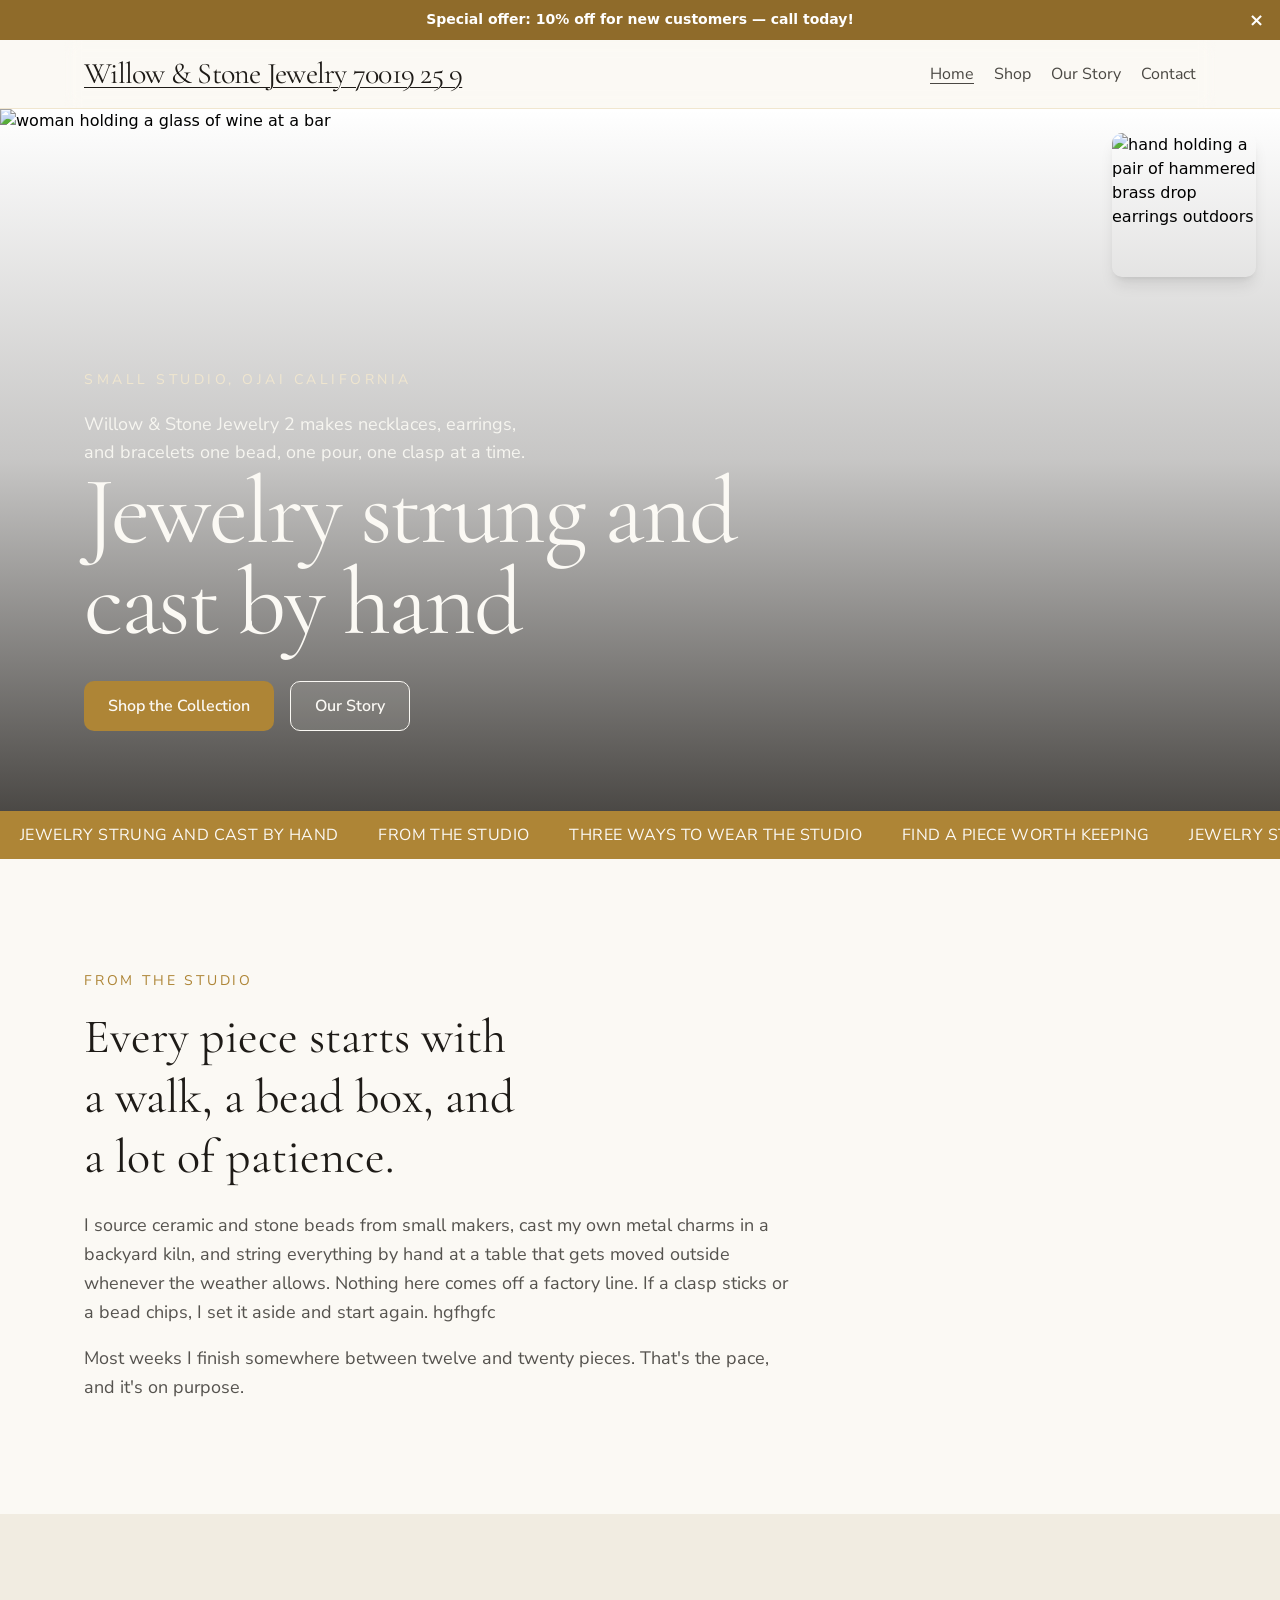
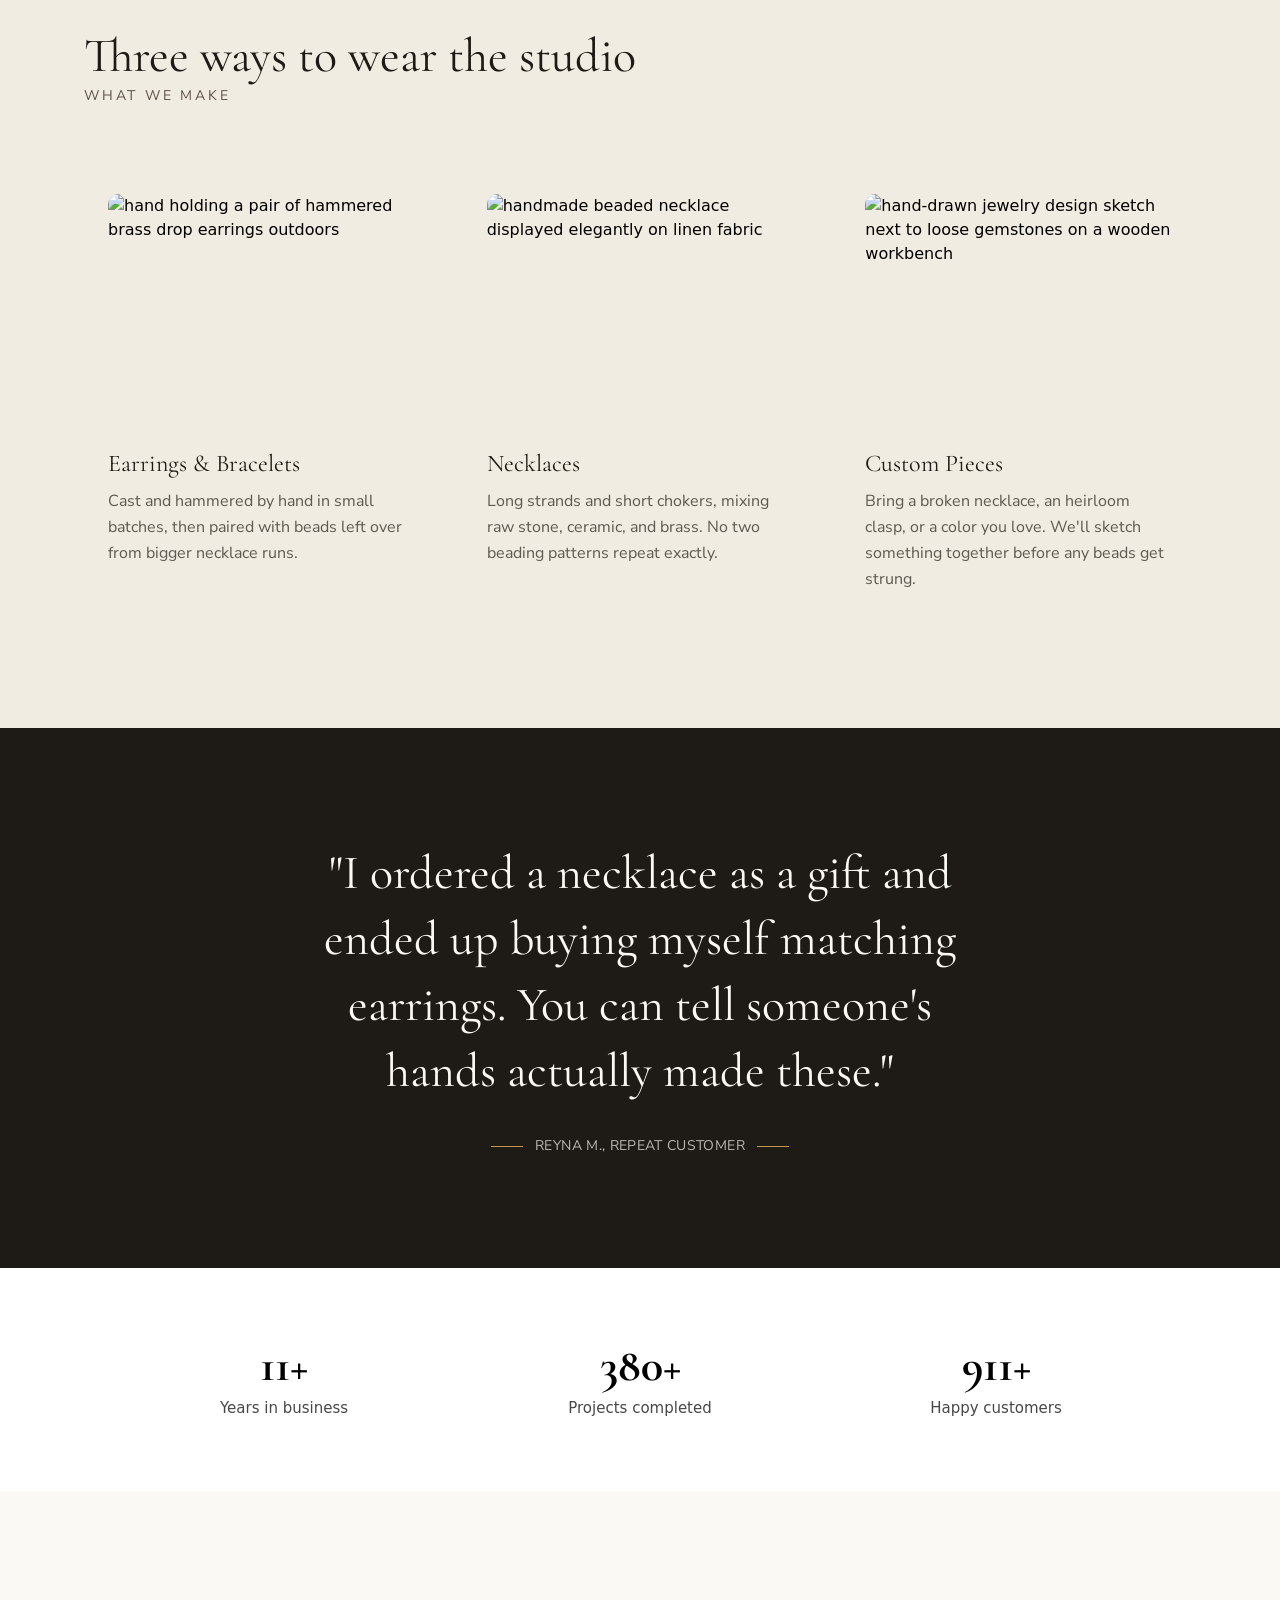
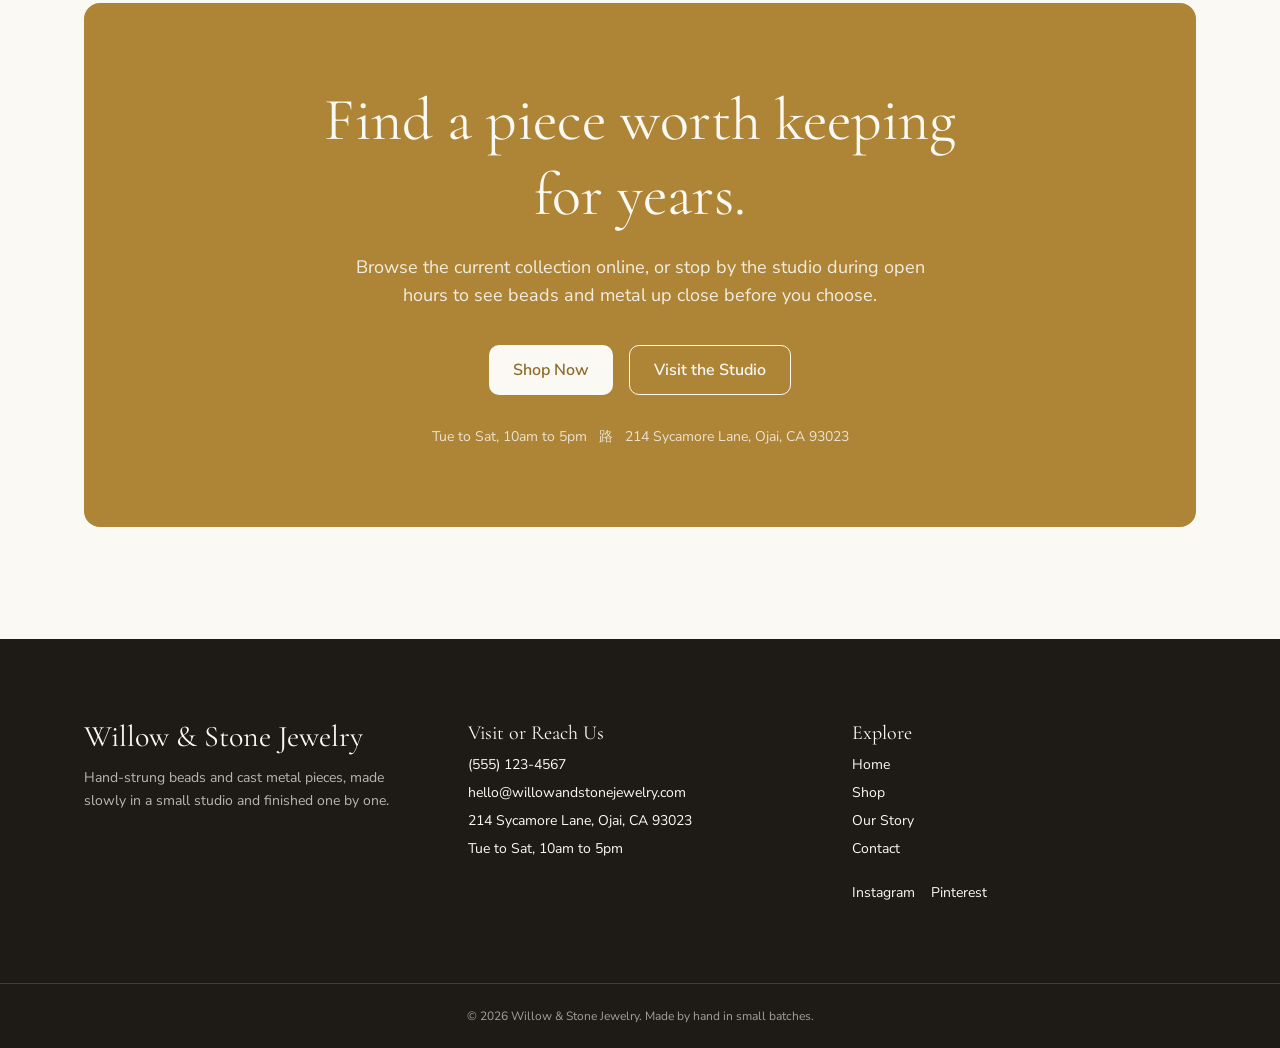
==== commit 12e796c1: "Site-wide edit via the Tibly widget" ====
--- a/index.html
+++ b/index.html
@@ -122,7 +122,7 @@
         <p class="font-body text-ink/70 leading-relaxed">Cast and hammered by hand in small batches, then paired with beads left over from bigger necklace runs.</p>
       </div>
       <div class="card" style="">
-        <img loading="lazy" src="https://br-winter-boat-ajcnusyq.storage.c-3.us-east-2.aws.neon.tech/tibly-site-media/sites/66482609-ee65-4fdc-ad52-e82f3af9dee0/d5ace1f6092292df7cf9b7d07eff52da.png" alt="hand-strung beaded necklace with wooden clasp laid flat on linen fabric" class="w-full aspect-[4/3] object-cover rounded-lg mb-6" style="width:177px;max-width:100%;height:103px;width:355px;max-width:100%;height:212px" data-tibly-styled="7e712e29-d855-4003-970c-af3e0bf8d5a2"/>
+        <img loading="lazy" src="https://images.pexels.com/photos/1927259/pexels-photo-1927259.jpeg?auto=compress&cs=tinysrgb&h=650&w=940" alt="handmade beaded necklace displayed elegantly on linen fabric" class="w-full aspect-[4/3] object-cover rounded-lg mb-6"/>
         <h3 class="font-display text-2xl text-ink mb-2">Necklaces</h3>
         <p class="font-body text-ink/70 leading-relaxed">Long strands and short chokers, mixing raw stone, ceramic, and brass. No two beading patterns repeat exactly.</p>
       </div><div class="card">
@@ -203,7 +203,7 @@
     </div>
   </div>
   <div class="border-t border-background/15 py-6 text-center font-body text-xs text-background/60">
-    <p>© 2024 <span data-tibly-field="business-name">Willow &amp; Stone Jewelry</span>. Made by hand in small batches.</p>
+    <p>© 2026 <span data-tibly-field="business-name">Willow &amp; Stone Jewelry</span>. Made by hand in small batches.</p>
   </div>
 </footer>
 <!-- /block:footer -->
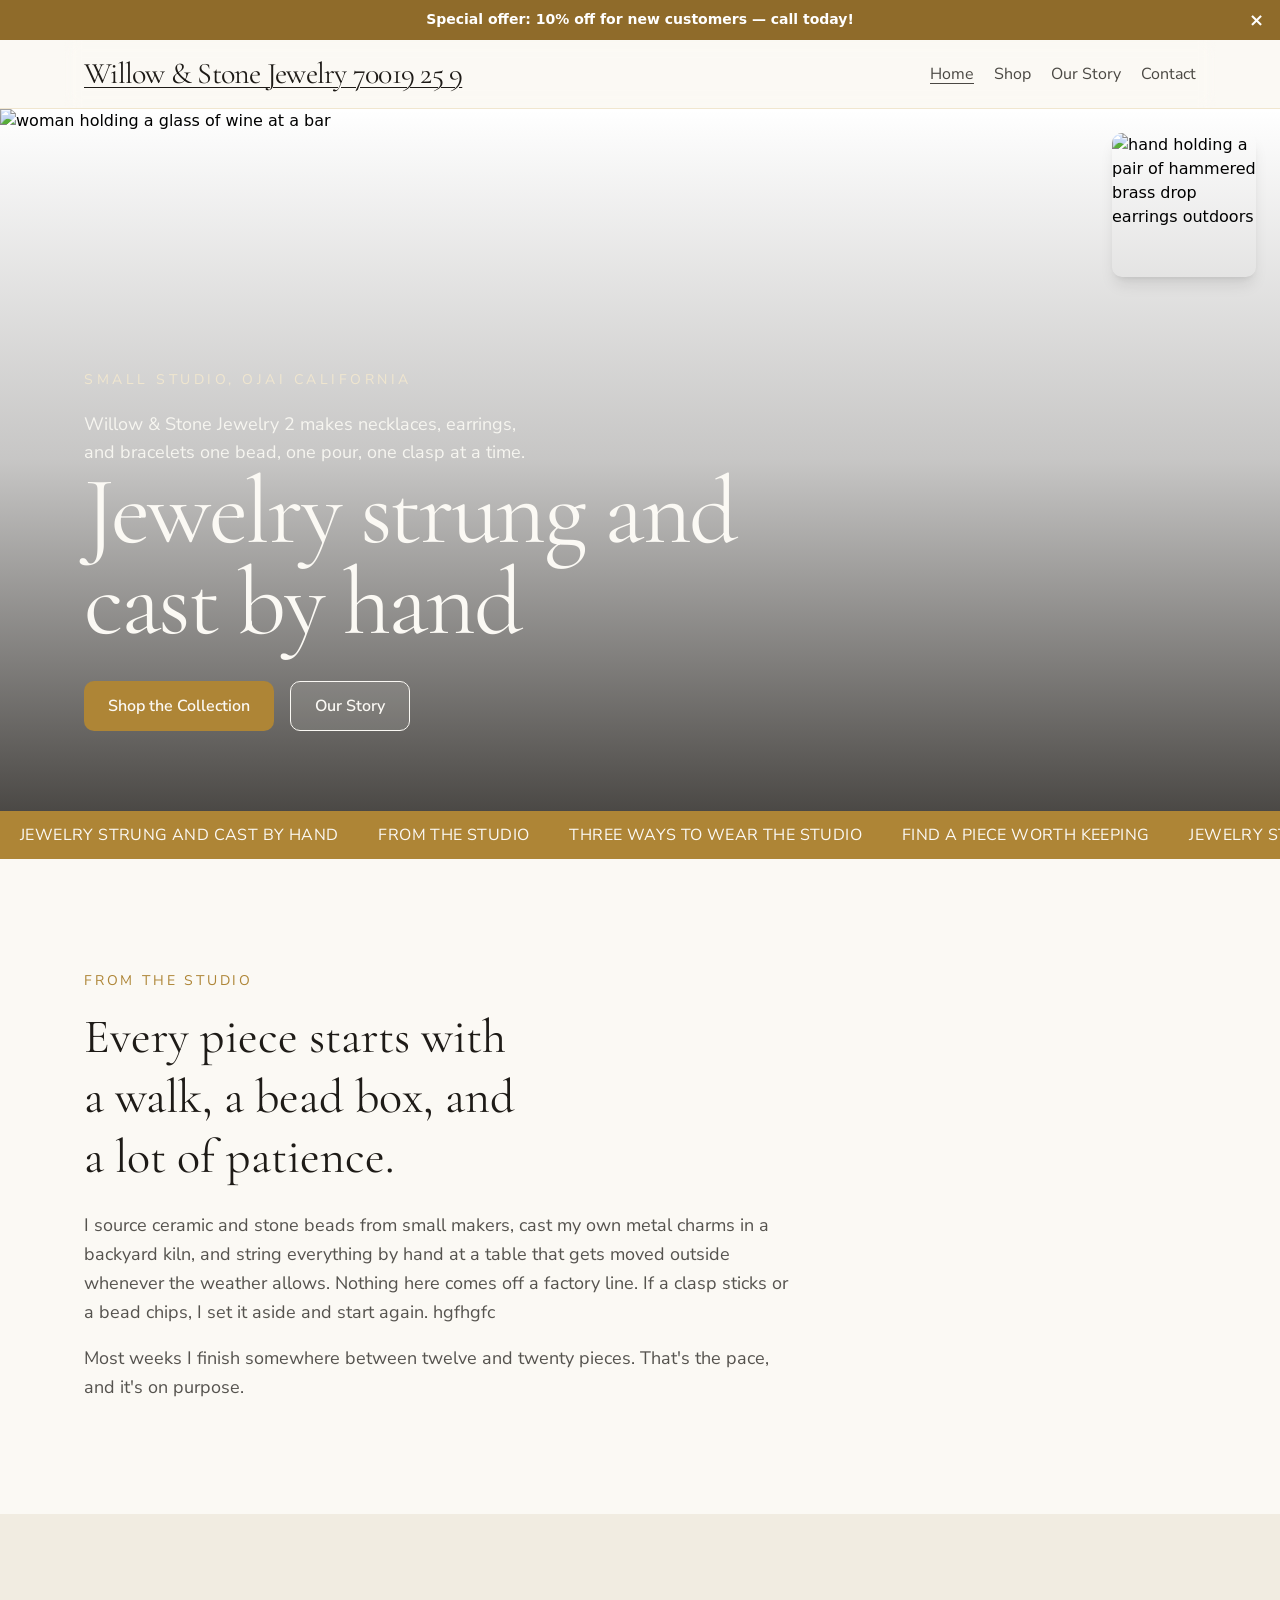
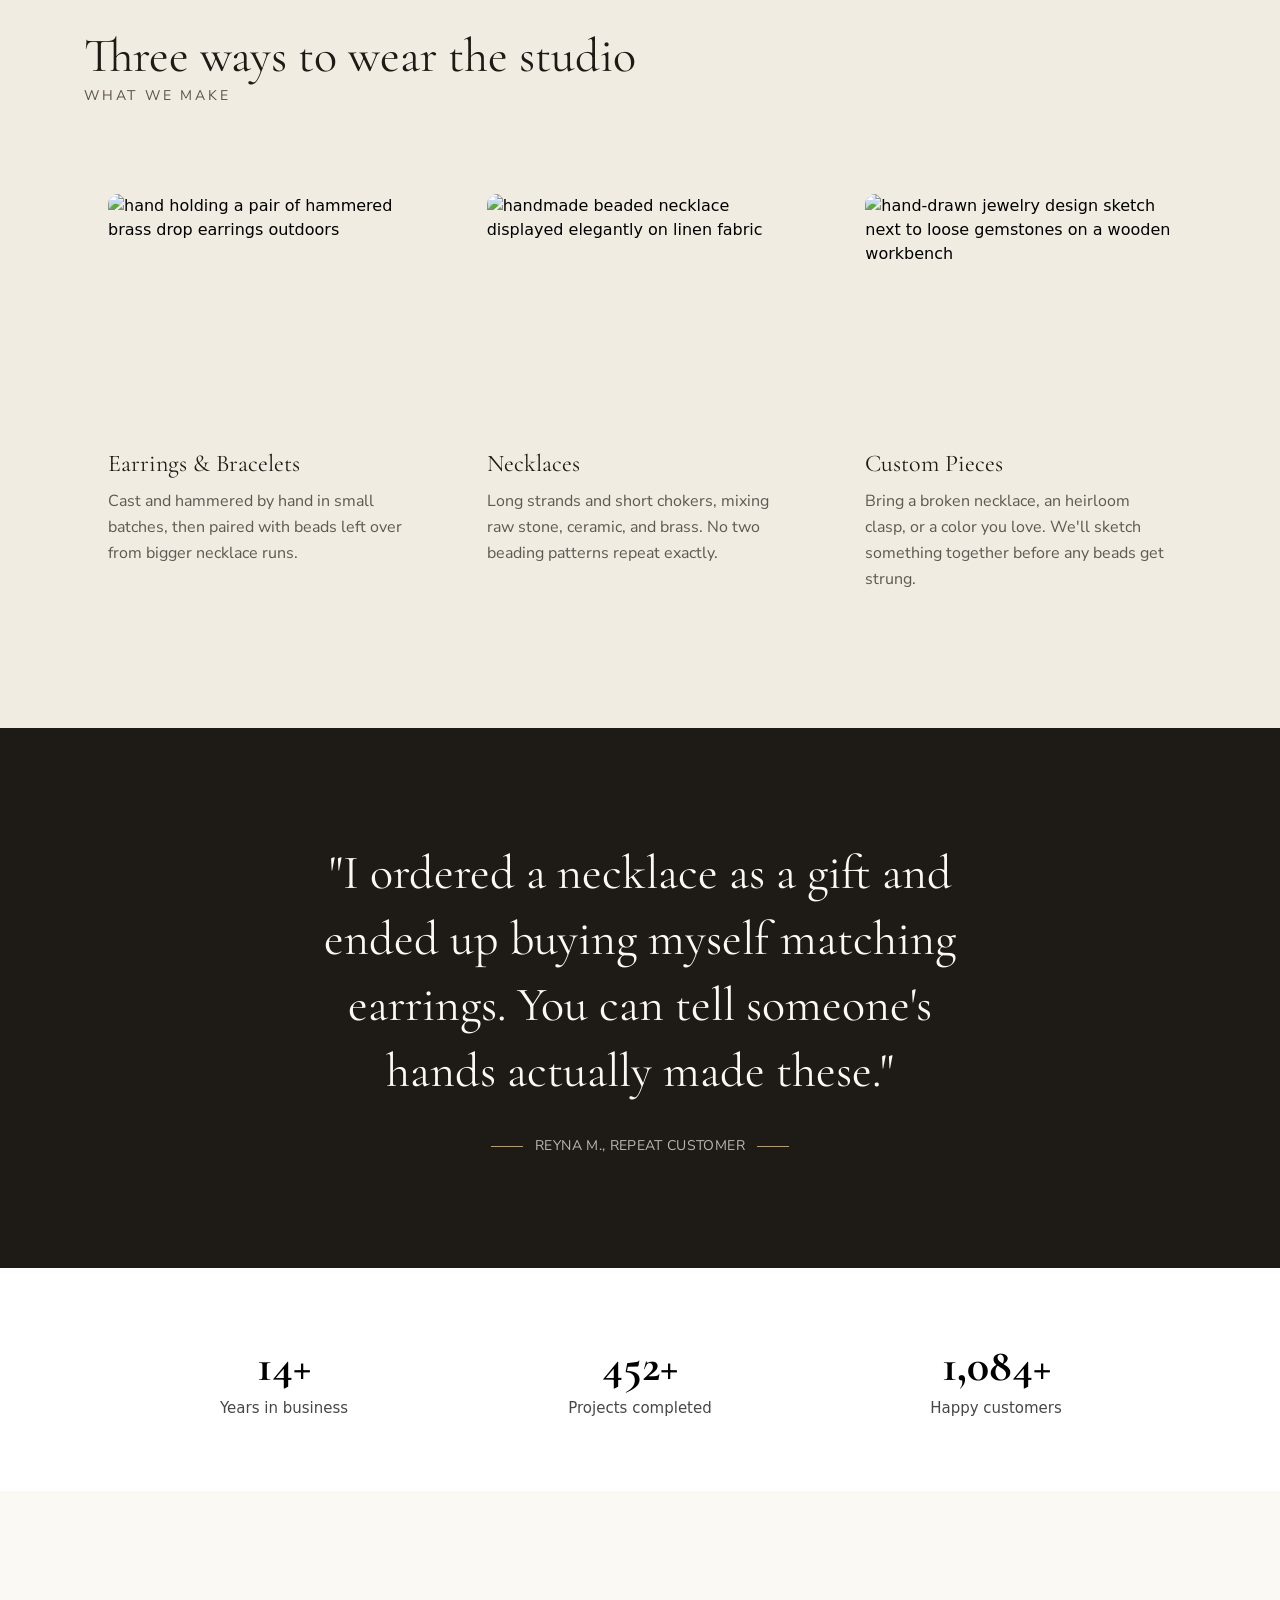
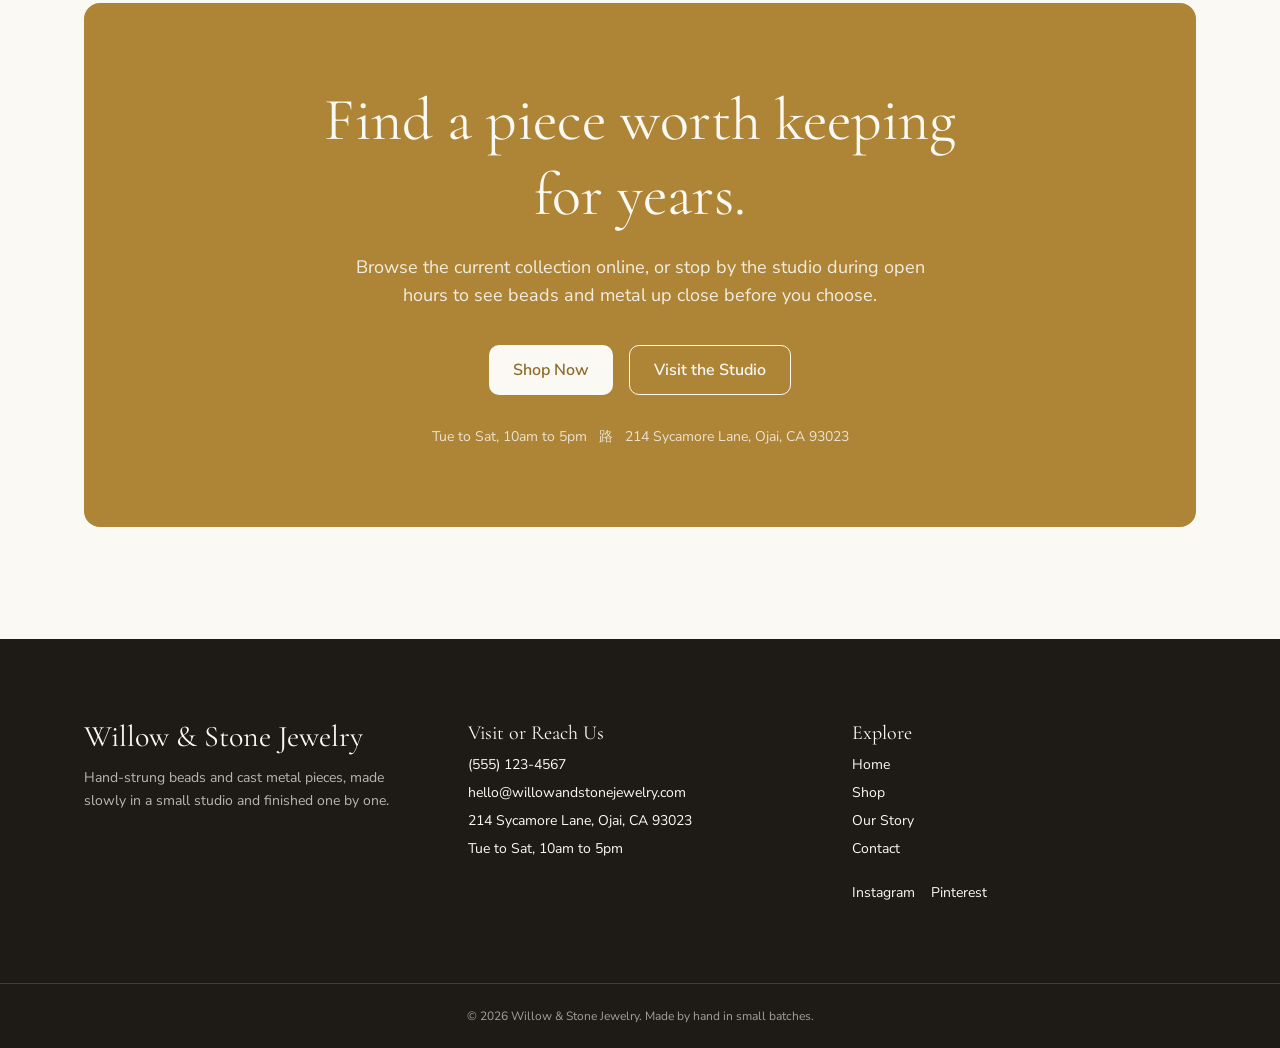
==== commit 21855512: "Update the site via Tibly" ====
--- a/index.html
+++ b/index.html
@@ -3,14 +3,14 @@
 <head>
 <meta charset="utf-8">
 <meta name="viewport" content="width=device-width, initial-scale=1">
-<title>Willow & Stone Jewelry | Handmade Beaded & Cast Jewelry in Ojai</title>
-<meta name="description" content="Willow & Stone Jewelry hand-strings beads and casts metal pieces in a small Ojai studio. Shop necklaces, earrings, and custom jewelry made slowly, one at a time.">
+<title>Handmade Beaded &amp; Cast Jewelry in Ojai | Willow &amp; Stone</title>
+<meta name="description" content="Small-batch necklaces, earrings, and bracelets hand-strung and cast in our Ojai studio. Shop the collection or visit in person.">
 <link rel="canonical" href="https://willow-stone-d40e.sites.tibly.ai/">
 <meta property="og:type" content="website">
 <meta property="og:url" content="https://willow-stone-d40e.sites.tibly.ai/">
 <meta property="og:site_name" content="Willow &amp; Stone Jewelry">
-<meta property="og:title" content="Willow & Stone Jewelry | Handmade Beaded & Cast Jewelry in Ojai">
-<meta property="og:description" content="Willow & Stone Jewelry hand-strings beads and casts metal pieces in a small Ojai studio. Shop necklaces, earrings, and custom jewelry made slowly, one at a time.">
+<meta property="og:title" content="Handmade Beaded &amp; Cast Jewelry in Ojai | Willow &amp; Stone">
+<meta property="og:description" content="Small-batch necklaces, earrings, and bracelets hand-strung and cast in our Ojai studio. Shop the collection or visit in person.">
 <meta name="twitter:card" content="summary_large_image">
 <link rel="icon" href="/favicon.svg" type="image/svg+xml">
 <link rel="preconnect" href="https://fonts.googleapis.com">
@@ -20,7 +20,7 @@
 <script>document.addEventListener('input',function(e){var t=e.target;if(!t||t.type!=='range')return;var c=t.closest&&t.closest('.tibly-ba');if(c)c.style.setProperty('--ba',t.value+'%')});document.addEventListener('pointerdown',function(e){var c=e.target.closest&&e.target.closest('.tibly-ba');if(!c||e.button>0)return;e.preventDefault();var inp=c.querySelector('input[type=range]');var set=function(x){var r=c.getBoundingClientRect();if(!r.width)return;var p=Math.max(0,Math.min(100,(x-r.left)*100/r.width));c.style.setProperty('--ba',p+'%');if(inp)inp.value=Math.round(p)};set(e.clientX);var mv=function(ev){set(ev.clientX)};var up=function(){document.removeEventListener('pointermove',mv);document.removeEventListener('pointerup',up);document.removeEventListener('pointercancel',up)};document.addEventListener('pointermove',mv);document.addEventListener('pointerup',up);document.addEventListener('pointercancel',up)});document.addEventListener('click',function(e){var im=e.target.closest&&e.target.closest('[data-lightbox]');if(!im||!(im.currentSrc||im.src))return;e.preventDefault();var o=document.createElement('div');o.className='tibly-lb';var big=document.createElement('img');big.src=im.currentSrc||im.src;big.alt=im.alt||'';o.appendChild(big);o.addEventListener('click',function(){o.remove()});document.addEventListener('keydown',function esc(ev){if(ev.key==='Escape'){o.remove();document.removeEventListener('keydown',esc)}});document.body.appendChild(o)});document.addEventListener('click',function(e){var x=e.target.closest&&e.target.closest('[data-announce-close]');if(!x)return;var b=x.closest('[data-announce]');if(b){b.style.display='none';try{sessionStorage.setItem('tibly-announce','1')}catch(_){}}});addEventListener('DOMContentLoaded',function(){try{if(sessionStorage.getItem('tibly-announce')==='1'){var b=document.querySelector('[data-announce]');if(b)b.style.display='none'}}catch(_){}if('IntersectionObserver' in window&&!matchMedia('(prefers-reduced-motion:reduce)').matches){var els=document.querySelectorAll('[data-count]');if(els.length){var io=new IntersectionObserver(function(es){es.forEach(function(en){if(!en.isIntersecting)return;io.unobserve(en.target);var el=en.target,s=el.textContent||'',m=s.match(/[\d,]*\d(?:\.\d+)?/);if(!m)return;var raw=m[0],num=parseFloat(raw.replace(/,/g,''));if(!isFinite(num))return;var pre=s.slice(0,m.index),post=s.slice(m.index+raw.length),grp=raw.indexOf(',')>=0,dec=(raw.split('.')[1]||'').length,t0=performance.now();requestAnimationFrame(function tick(now){var p=Math.min((now-t0)/1400,1);p=1-Math.pow(1-p,3);var v=(num*p).toFixed(dec);if(grp)v=Number(v).toLocaleString('en-US',{minimumFractionDigits:dec});el.textContent=pre+v+post;if(p<1)requestAnimationFrame(tick)})})},{rootMargin:'0px 0px -10% 0px'});els.forEach(function(el){io.observe(el)})}}var badge=document.querySelector('[data-tibly-open]');if(badge){var src=document.querySelector('[data-tibly-field="hours"]');var txt=(src&&src.textContent||'').toLowerCase();var days=['sun','mon','tue','wed','thu','fri','sat'];var toMin=function(h,mm,ap){h=+h;mm=+(mm||0);if(ap==='pm'&&h!==12)h+=12;if(ap==='am'&&h===12)h=0;return h*60+mm};var spans=[];var re=/(sun|mon|tue|wed|thu|fri|sat|daily|every ?day)[a-z]*\s*(?:[-\u2013\u2014]\s*(sun|mon|tue|wed|thu|fri|sat)[a-z]*)?\s*:?\s*(\d{1,2})(?::(\d{2}))?\s*(am|pm)?\s*[-\u2013\u2014]\s*(\d{1,2})(?::(\d{2}))?\s*(am|pm)?/g,mm;while((mm=re.exec(txt))){var d1=mm[1].slice(0,3),d2=mm[2],ap1=mm[5]||(mm[8]==='pm'&&+mm[3]<=+mm[6]?'am':mm[8]),o=toMin(mm[3],mm[4],ap1),c=toMin(mm[6],mm[7],mm[8]);var from=d1==='dai'||d1==='eve'?0:days.indexOf(d1),to=d2?days.indexOf(d2.slice(0,3)):(d1==='dai'||d1==='eve'?6:from);if(from<0)continue;for(var d=from;;d=(d+1)%7){spans.push([d,o,c]);if(d===to)break}}if(spans.length){var now=new Date(),cur=now.getDay(),min=now.getHours()*60+now.getMinutes();var open=spans.some(function(s){return s[0]===cur&&min>=s[1]&&min<s[2]});badge.textContent=open?(badge.getAttribute('data-open-text')||'Open now'):(badge.getAttribute('data-closed-text')||'Closed now');badge.setAttribute('data-state',open?'open':'closed');badge.hidden=false}}});</script>
 <style>header a[aria-current="page"]:not(:has(img,svg)){text-decoration:underline;text-underline-offset:4px;text-decoration-thickness:1px}</style>
 <style>#nav-open~[class*="peer-checked:"][class*="fixed"]{min-height:100vh;min-height:100dvh}@media (prefers-reduced-motion:no-preference){label[for="nav-open"] span{transition:transform .3s ease,opacity .2s ease}header:has(#nav-open:checked) label[for="nav-open"]:not([aria-label="Close" i]) span:not(:has(span)):nth-of-type(1){transform:translateY(8px) rotate(45deg)}header:has(#nav-open:checked) label[for="nav-open"]:not([aria-label="Close" i]) span:not(:has(span)):nth-of-type(2){opacity:0}header:has(#nav-open:checked) label[for="nav-open"]:not([aria-label="Close" i]) span:not(:has(span)):nth-of-type(3){transform:translateY(-8px) rotate(-45deg)}#nav-open:checked~[class*="peer-checked:"]{animation:tibly-nav-in .25s ease}#nav-open:checked~[class*="peer-checked:"] label[for="nav-open"]{display:inline-block;animation:tibly-x-in .35s ease}@keyframes tibly-nav-in{from{opacity:0;transform:translateY(10px)}}@keyframes tibly-x-in{from{opacity:0;transform:rotate(-90deg) scale(.6)}}}</style>
-<link rel="stylesheet" href="/styles.css?v=03aaca8c">
+<link rel="stylesheet" href="/styles.css?v=63d8e05f">
 </head>
 <body>
 <!-- block:header -->
--- a/styles.css
+++ b/styles.css
@@ -1,2 +1,2 @@
 /*! tailwindcss v4.3.2 | MIT License | https://tailwindcss.com */
-@layer properties{@supports (((-webkit-hyphens:none)) and (not (margin-trim:inline))) or ((-moz-orient:inline) and (not (color:rgb(from red r g b)))){*,:before,:after,::backdrop{--tw-rotate-x:initial;--tw-rotate-y:initial;--tw-rotate-z:initial;--tw-skew-x:initial;--tw-skew-y:initial;--tw-space-y-reverse:0;--tw-border-style:solid;--tw-gradient-position:initial;--tw-gradient-from:#0000;--tw-gradient-via:#0000;--tw-gradient-to:#0000;--tw-gradient-stops:initial;--tw-gradient-via-stops:initial;--tw-gradient-from-position:0%;--tw-gradient-via-position:50%;--tw-gradient-to-position:100%;--tw-leading:initial;--tw-font-weight:initial;--tw-tracking:initial;--tw-shadow:0 0 #0000;--tw-shadow-color:initial;--tw-shadow-alpha:100%;--tw-inset-shadow:0 0 #0000;--tw-inset-shadow-color:initial;--tw-inset-shadow-alpha:100%;--tw-ring-color:initial;--tw-ring-shadow:0 0 #0000;--tw-inset-ring-color:initial;--tw-inset-ring-shadow:0 0 #0000;--tw-ring-inset:initial;--tw-ring-offset-width:0px;--tw-ring-offset-color:#fff;--tw-ring-offset-shadow:0 0 #0000;--tw-backdrop-blur:initial;--tw-backdrop-brightness:initial;--tw-backdrop-contrast:initial;--tw-backdrop-grayscale:initial;--tw-backdrop-hue-rotate:initial;--tw-backdrop-invert:initial;--tw-backdrop-opacity:initial;--tw-backdrop-saturate:initial;--tw-backdrop-sepia:initial;--tw-duration:initial;--tw-translate-x:0;--tw-translate-y:0;--tw-translate-z:0}}}@layer theme{:root,:host{--font-sans:ui-sans-serif, system-ui, sans-serif, "Apple Color Emoji", "Segoe UI Emoji", "Segoe UI Symbol", "Noto Color Emoji";--font-mono:ui-monospace, SFMono-Regular, Menlo, Monaco, Consolas, "Liberation Mono", "Courier New", monospace;--spacing:.25rem;--container-xs:20rem;--container-md:28rem;--container-xl:36rem;--container-2xl:42rem;--container-3xl:48rem;--container-4xl:56rem;--container-6xl:72rem;--container-7xl:80rem;--text-xs:.75rem;--text-xs--line-height:calc(1 / .75);--text-sm:.875rem;--text-sm--line-height:calc(1.25 / .875);--text-base:1rem;--text-base--line-height:calc(1.5 / 1);--text-lg:1.125rem;--text-lg--line-height:calc(1.75 / 1.125);--text-xl:1.25rem;--text-xl--line-height:calc(1.75 / 1.25);--text-2xl:1.5rem;--text-2xl--line-height:calc(2 / 1.5);--text-3xl:1.875rem;--text-3xl--line-height:calc(2.25 / 1.875);--text-4xl:2.25rem;--text-4xl--line-height:calc(2.5 / 2.25);--text-5xl:3rem;--text-5xl--line-height:1;--text-6xl:3.75rem;--text-6xl--line-height:1;--text-7xl:4.5rem;--text-7xl--line-height:1;--text-8xl:6rem;--text-8xl--line-height:1;--font-weight-semibold:600;--tracking-tight:-.025em;--tracking-wide:.025em;--tracking-widest:.1em;--leading-tight:1.25;--leading-snug:1.375;--leading-relaxed:1.625;--radius-sm:4px;--radius-md:6px;--radius-lg:10px;--radius-xl:16px;--default-transition-duration:.15s;--default-transition-timing-function:cubic-bezier(.4, 0, .2, 1);--default-font-family:var(--font-sans);--default-mono-font-family:var(--font-mono);--color-brand-50:#faf7f0;--color-brand-100:#f0e6cf;--color-brand-200:#e2cb9c;--color-brand-300:#d2af6d;--color-brand-400:#c29a4e;--color-brand-500:#ae8536;--color-brand-600:#8f6b2a;--color-brand-700:#705422;--color-brand-800:#533e19;--color-brand-900:#382a11;--color-accent-50:#f4f3f1;--color-accent-100:#e5e2dc;--color-accent-200:#cfc9be;--color-accent-300:#b2a896;--color-accent-400:#948877;--color-accent-500:#766a5b;--color-accent-600:#5d5346;--color-accent-700:#473f35;--color-accent-800:#332c25;--color-accent-900:#211c17;--color-surface:#f1ece1;--color-background:#fbf9f4;--color-ink:#1e1b17;--font-display:"Cormorant Garamond", serif;--font-body:"Nunito Sans", sans-serif}}@layer base{*,:after,:before,::backdrop{box-sizing:border-box;border:0 solid;margin:0;padding:0}::file-selector-button{box-sizing:border-box;border:0 solid;margin:0;padding:0}html,:host{-webkit-text-size-adjust:100%;tab-size:4;line-height:1.5;font-family:var(--default-font-family,ui-sans-serif, system-ui, sans-serif, "Apple Color Emoji", "Segoe UI Emoji", "Segoe UI Symbol", "Noto Color Emoji");font-feature-settings:var(--default-font-feature-settings,normal);font-variation-settings:var(--default-font-variation-settings,normal);-webkit-tap-highlight-color:transparent}hr{height:0;color:inherit;border-top-width:1px}abbr:where([title]){-webkit-text-decoration:underline dotted;text-decoration:underline dotted}h1,h2,h3,h4,h5,h6{font-size:inherit;font-weight:inherit}a{color:inherit;-webkit-text-decoration:inherit;-webkit-text-decoration:inherit;-webkit-text-decoration:inherit;text-decoration:inherit}b,strong{font-weight:bolder}code,kbd,samp,pre{font-family:var(--default-mono-font-family,ui-monospace, SFMono-Regular, Menlo, Monaco, Consolas, "Liberation Mono", "Courier New", monospace);font-feature-settings:var(--default-mono-font-feature-settings,normal);font-variation-settings:var(--default-mono-font-variation-settings,normal);font-size:1em}small{font-size:80%}sub,sup{vertical-align:baseline;font-size:75%;line-height:0;position:relative}sub{bottom:-.25em}sup{top:-.5em}table{text-indent:0;border-color:inherit;border-collapse:collapse}:-moz-focusring{outline:auto}progress{vertical-align:baseline}summary{display:list-item}ol,ul,menu{list-style:none}img,svg,video,canvas,audio,iframe,embed,object{vertical-align:middle;display:block}img,video{max-width:100%;height:auto}button,input,select,optgroup,textarea{font:inherit;font-feature-settings:inherit;font-variation-settings:inherit;letter-spacing:inherit;color:inherit;opacity:1;background-color:#0000;border-radius:0}::file-selector-button{font:inherit;font-feature-settings:inherit;font-variation-settings:inherit;letter-spacing:inherit;color:inherit;opacity:1;background-color:#0000;border-radius:0}:where(select:is([multiple],[size])) optgroup{font-weight:bolder}:where(select:is([multiple],[size])) optgroup option{padding-inline-start:20px}::file-selector-button{margin-inline-end:4px}::placeholder{opacity:1}@supports (not ((-webkit-appearance:-apple-pay-button))) or (contain-intrinsic-size:1px){::placeholder{color:currentColor}@supports (color:color-mix(in lab, red, red)){::placeholder{color:color-mix(in oklab, currentcolor 50%, transparent)}}}textarea{resize:vertical}::-webkit-search-decoration{-webkit-appearance:none}::-webkit-date-and-time-value{min-height:1lh;text-align:inherit}::-webkit-datetime-edit{display:inline-flex}::-webkit-datetime-edit-fields-wrapper{padding:0}::-webkit-datetime-edit{padding-block:0}::-webkit-datetime-edit-year-field{padding-block:0}::-webkit-datetime-edit-month-field{padding-block:0}::-webkit-datetime-edit-day-field{padding-block:0}::-webkit-datetime-edit-hour-field{padding-block:0}::-webkit-datetime-edit-minute-field{padding-block:0}::-webkit-datetime-edit-second-field{padding-block:0}::-webkit-datetime-edit-millisecond-field{padding-block:0}::-webkit-datetime-edit-meridiem-field{padding-block:0}::-webkit-calendar-picker-indicator{line-height:1}:-moz-ui-invalid{box-shadow:none}button,input:where([type=button],[type=reset],[type=submit]){appearance:button}::file-selector-button{appearance:button}::-webkit-inner-spin-button{height:auto}::-webkit-outer-spin-button{height:auto}[hidden]:where(:not([hidden=until-found])){display:none!important}}@layer components{.btn{border-radius:var(--radius-lg);background-color:var(--color-brand-500);padding-inline:calc(var(--spacing) * 6);padding-block:calc(var(--spacing) * 3);font-family:var(--font-body);--tw-font-weight:var(--font-weight-semibold);font-weight:var(--font-weight-semibold);color:var(--color-background);transition-property:color,background-color,border-color,outline-color,text-decoration-color,fill,stroke,--tw-gradient-from,--tw-gradient-via,--tw-gradient-to,opacity,box-shadow,transform,translate,scale,rotate,filter,-webkit-backdrop-filter,backdrop-filter,display,content-visibility,overlay,pointer-events;transition-timing-function:var(--tw-ease,var(--default-transition-timing-function));transition-duration:var(--tw-duration,var(--default-transition-duration));--tw-duration:.3s;justify-content:center;align-items:center;transition-duration:.3s;display:inline-flex}@media (hover:hover){.btn:hover{--tw-translate-y:calc(var(--spacing) * -.5);translate:var(--tw-translate-x) var(--tw-translate-y);background-color:var(--color-brand-600)}}.btn:focus{--tw-ring-shadow:var(--tw-ring-inset,) 0 0 0 calc(2px + var(--tw-ring-offset-width)) var(--tw-ring-color,currentcolor);box-shadow:var(--tw-inset-shadow), var(--tw-inset-ring-shadow), var(--tw-ring-offset-shadow), var(--tw-ring-shadow), var(--tw-shadow);--tw-ring-color:var(--color-brand-300);--tw-outline-style:none;outline-style:none}.btn-secondary{border-radius:var(--radius-lg);border-style:var(--tw-border-style);border-width:1px;border-color:var(--color-brand-500);padding-inline:calc(var(--spacing) * 6);padding-block:calc(var(--spacing) * 3);font-family:var(--font-body);--tw-font-weight:var(--font-weight-semibold);font-weight:var(--font-weight-semibold);color:var(--color-brand-600);transition-property:color,background-color,border-color,outline-color,text-decoration-color,fill,stroke,--tw-gradient-from,--tw-gradient-via,--tw-gradient-to,opacity,box-shadow,transform,translate,scale,rotate,filter,-webkit-backdrop-filter,backdrop-filter,display,content-visibility,overlay,pointer-events;transition-timing-function:var(--tw-ease,var(--default-transition-timing-function));transition-duration:var(--tw-duration,var(--default-transition-duration));--tw-duration:.3s;background-color:#0000;justify-content:center;align-items:center;transition-duration:.3s;display:inline-flex}@media (hover:hover){.btn-secondary:hover{--tw-translate-y:calc(var(--spacing) * -.5);translate:var(--tw-translate-x) var(--tw-translate-y);background-color:var(--color-brand-50)}}.btn-secondary:focus{--tw-ring-shadow:var(--tw-ring-inset,) 0 0 0 calc(2px + var(--tw-ring-offset-width)) var(--tw-ring-color,currentcolor);box-shadow:var(--tw-inset-shadow), var(--tw-inset-ring-shadow), var(--tw-ring-offset-shadow), var(--tw-ring-shadow), var(--tw-shadow);--tw-ring-color:var(--color-brand-300);--tw-outline-style:none;outline-style:none}.card{border-radius:var(--radius-xl);background-color:var(--color-surface);padding:calc(var(--spacing) * 6);transition-property:color,background-color,border-color,outline-color,text-decoration-color,fill,stroke,--tw-gradient-from,--tw-gradient-via,--tw-gradient-to,opacity,box-shadow,transform,translate,scale,rotate,filter,-webkit-backdrop-filter,backdrop-filter,display,content-visibility,overlay,pointer-events;transition-timing-function:var(--tw-ease,var(--default-transition-timing-function));transition-duration:var(--tw-duration,var(--default-transition-duration));--tw-duration:.3s;transition-duration:.3s}@media (hover:hover){.card:hover{--tw-translate-y:calc(var(--spacing) * -1);translate:var(--tw-translate-x) var(--tw-translate-y);--tw-shadow:0 10px 15px -3px var(--tw-shadow-color,#0000001a), 0 4px 6px -4px var(--tw-shadow-color,#0000001a);box-shadow:var(--tw-inset-shadow), var(--tw-inset-ring-shadow), var(--tw-ring-offset-shadow), var(--tw-ring-shadow), var(--tw-shadow)}}}@layer utilities{.sr-only{clip-path:inset(50%);white-space:nowrap;border-width:0;width:1px;height:1px;margin:-1px;padding:0;position:absolute;overflow:hidden}.absolute{position:absolute}.fixed{position:fixed}.relative{position:relative}.sticky{position:sticky}.inset-0{inset:0}.top-0{top:0}.top-4{top:calc(var(--spacing) * 4)}.top-full{top:100%}.right-0{right:0}.right-4{right:calc(var(--spacing) * 4)}.left-0{left:0}.isolate{isolation:isolate}.z-10{z-index:10}.z-30{z-index:30}.z-40{z-index:40}.mx-2{margin-inline:calc(var(--spacing) * 2)}.mx-auto{margin-inline:auto}.mt-4{margin-top:calc(var(--spacing) * 4)}.mt-5{margin-top:calc(var(--spacing) * 5)}.mt-6{margin-top:calc(var(--spacing) * 6)}.mt-8{margin-top:calc(var(--spacing) * 8)}.mt-9{margin-top:calc(var(--spacing) * 9)}.mr-auto{margin-right:auto}.mb-1\.5{margin-bottom:calc(var(--spacing) * 1.5)}.mb-2{margin-bottom:calc(var(--spacing) * 2)}.mb-3{margin-bottom:calc(var(--spacing) * 3)}.mb-4{margin-bottom:calc(var(--spacing) * 4)}.mb-5{margin-bottom:calc(var(--spacing) * 5)}.mb-6{margin-bottom:calc(var(--spacing) * 6)}.mb-8{margin-bottom:calc(var(--spacing) * 8)}.mb-10{margin-bottom:calc(var(--spacing) * 10)}.mb-12{margin-bottom:calc(var(--spacing) * 12)}.mb-14{margin-bottom:calc(var(--spacing) * 14)}.block{display:block}.flex{display:flex}.grid{display:grid}.hidden{display:none}.table{display:table}.aspect-\[4\/3\]{aspect-ratio:4/3}.aspect-\[4\/5\]{aspect-ratio:4/5}.h-0\.5{height:calc(var(--spacing) * .5)}.h-8{height:calc(var(--spacing) * 8)}.h-14{height:calc(var(--spacing) * 14)}.h-16{height:calc(var(--spacing) * 16)}.h-\[78vh\]{height:78vh}.h-full{height:100%}.h-px{height:1px}.h-screen{height:100vh}.min-h-\[420px\]{min-height:420px}.w-6{width:calc(var(--spacing) * 6)}.w-8{width:calc(var(--spacing) * 8)}.w-14{width:calc(var(--spacing) * 14)}.w-16{width:calc(var(--spacing) * 16)}.w-20{width:calc(var(--spacing) * 20)}.w-fit{width:fit-content}.w-full{width:100%}.w-max{width:max-content}.max-w-2xl{max-width:var(--container-2xl)}.max-w-3xl{max-width:var(--container-3xl)}.max-w-4xl{max-width:var(--container-4xl)}.max-w-6xl{max-width:var(--container-6xl)}.max-w-7xl{max-width:var(--container-7xl)}.max-w-md{max-width:var(--container-md)}.max-w-prose{max-width:65ch}.max-w-xl{max-width:var(--container-xl)}.max-w-xs{max-width:var(--container-xs)}.shrink-0{flex-shrink:0}.transform{transform:var(--tw-rotate-x,) var(--tw-rotate-y,) var(--tw-rotate-z,) var(--tw-skew-x,) var(--tw-skew-y,)}.animate-\[scroll_25s_linear_infinite\]{animation:25s linear infinite scroll}.cursor-pointer{cursor:pointer}.grid-cols-1{grid-template-columns:repeat(1,minmax(0,1fr))}.flex-col{flex-direction:column}.flex-wrap{flex-wrap:wrap}.items-center{align-items:center}.items-end{align-items:flex-end}.items-start{align-items:flex-start}.justify-between{justify-content:space-between}.justify-center{justify-content:center}.gap-1{gap:var(--spacing)}.gap-1\.5{gap:calc(var(--spacing) * 1.5)}.gap-2{gap:calc(var(--spacing) * 2)}.gap-3{gap:calc(var(--spacing) * 3)}.gap-4{gap:calc(var(--spacing) * 4)}.gap-5{gap:calc(var(--spacing) * 5)}.gap-6{gap:calc(var(--spacing) * 6)}.gap-10{gap:calc(var(--spacing) * 10)}.gap-12{gap:calc(var(--spacing) * 12)}:where(.space-y-2>:not(:last-child)){--tw-space-y-reverse:0;margin-block-start:calc(calc(var(--spacing) * 2) * var(--tw-space-y-reverse));margin-block-end:calc(calc(var(--spacing) * 2) * calc(1 - var(--tw-space-y-reverse)))}:where(.space-y-3>:not(:last-child)){--tw-space-y-reverse:0;margin-block-start:calc(calc(var(--spacing) * 3) * var(--tw-space-y-reverse));margin-block-end:calc(calc(var(--spacing) * 3) * calc(1 - var(--tw-space-y-reverse)))}:where(.space-y-5>:not(:last-child)){--tw-space-y-reverse:0;margin-block-start:calc(calc(var(--spacing) * 5) * var(--tw-space-y-reverse));margin-block-end:calc(calc(var(--spacing) * 5) * calc(1 - var(--tw-space-y-reverse)))}:where(.space-y-8>:not(:last-child)){--tw-space-y-reverse:0;margin-block-start:calc(calc(var(--spacing) * 8) * var(--tw-space-y-reverse));margin-block-end:calc(calc(var(--spacing) * 8) * calc(1 - var(--tw-space-y-reverse)))}.gap-x-5{column-gap:calc(var(--spacing) * 5)}.gap-y-2{row-gap:calc(var(--spacing) * 2)}.overflow-hidden{overflow:hidden}.overflow-y-auto{overflow-y:auto}.rounded-full{border-radius:3.40282e38px}.rounded-lg{border-radius:var(--radius-lg)}.rounded-xl{border-radius:var(--radius-xl)}.border{border-style:var(--tw-border-style);border-width:1px}.border-t{border-top-style:var(--tw-border-style);border-top-width:1px}.border-b{border-bottom-style:var(--tw-border-style);border-bottom-width:1px}.border-background{border-color:var(--color-background)}.border-background\/15{border-color:#fbf9f426}@supports (color:color-mix(in lab, red, red)){.border-background\/15{border-color:color-mix(in oklab, var(--color-background) 15%, transparent)}}.border-brand-100{border-color:var(--color-brand-100)}.border-brand-200{border-color:var(--color-brand-200)}.bg-background{background-color:var(--color-background)}.bg-background\/10{background-color:#fbf9f41a}@supports (color:color-mix(in lab, red, red)){.bg-background\/10{background-color:color-mix(in oklab, var(--color-background) 10%, transparent)}}.bg-background\/95{background-color:#fbf9f4f2}@supports (color:color-mix(in lab, red, red)){.bg-background\/95{background-color:color-mix(in oklab, var(--color-background) 95%, transparent)}}.bg-brand-400{background-color:var(--color-brand-400)}.bg-brand-500{background-color:var(--color-brand-500)}.bg-ink{background-color:var(--color-ink)}.bg-surface{background-color:var(--color-surface)}.bg-surface\/60{background-color:#f1ece199}@supports (color:color-mix(in lab, red, red)){.bg-surface\/60{background-color:color-mix(in oklab, var(--color-surface) 60%, transparent)}}.bg-gradient-to-t{--tw-gradient-position:to top in oklab;background-image:linear-gradient(var(--tw-gradient-stops))}.from-ink\/80{--tw-gradient-from:#1e1b17cc}@supports (color:color-mix(in lab, red, red)){.from-ink\/80{--tw-gradient-from:color-mix(in oklab, var(--color-ink) 80%, transparent)}}.from-ink\/80{--tw-gradient-stops:var(--tw-gradient-via-stops,var(--tw-gradient-position), var(--tw-gradient-from) var(--tw-gradient-from-position), var(--tw-gradient-to) var(--tw-gradient-to-position))}.via-ink\/25{--tw-gradient-via:#1e1b1740}@supports (color:color-mix(in lab, red, red)){.via-ink\/25{--tw-gradient-via:color-mix(in oklab, var(--color-ink) 25%, transparent)}}.via-ink\/25{--tw-gradient-via-stops:var(--tw-gradient-position), var(--tw-gradient-from) var(--tw-gradient-from-position), var(--tw-gradient-via) var(--tw-gradient-via-position), var(--tw-gradient-to) var(--tw-gradient-to-position);--tw-gradient-stops:var(--tw-gradient-via-stops)}.to-transparent{--tw-gradient-to:transparent;--tw-gradient-stops:var(--tw-gradient-via-stops,var(--tw-gradient-position), var(--tw-gradient-from) var(--tw-gradient-from-position), var(--tw-gradient-to) var(--tw-gradient-to-position))}.object-cover{object-fit:cover}.p-4{padding:calc(var(--spacing) * 4)}.p-6{padding:calc(var(--spacing) * 6)}.px-4{padding-inline:calc(var(--spacing) * 4)}.px-5{padding-inline:calc(var(--spacing) * 5)}.px-6{padding-inline:calc(var(--spacing) * 6)}.py-3{padding-block:calc(var(--spacing) * 3)}.py-4{padding-block:calc(var(--spacing) * 4)}.py-6{padding-block:calc(var(--spacing) * 6)}.py-14{padding-block:calc(var(--spacing) * 14)}.py-16{padding-block:calc(var(--spacing) * 16)}.py-20{padding-block:calc(var(--spacing) * 20)}.pt-5{padding-top:calc(var(--spacing) * 5)}.pt-16{padding-top:calc(var(--spacing) * 16)}.pb-10{padding-bottom:calc(var(--spacing) * 10)}.pb-12{padding-bottom:calc(var(--spacing) * 12)}.pb-20{padding-bottom:calc(var(--spacing) * 20)}.pl-2{padding-left:calc(var(--spacing) * 2)}.text-center{text-align:center}.text-left{text-align:left}.font-body{font-family:var(--font-body)}.font-display{font-family:var(--font-display)}.text-2xl{font-size:var(--text-2xl);line-height:var(--tw-leading,var(--text-2xl--line-height))}.text-3xl{font-size:var(--text-3xl);line-height:var(--tw-leading,var(--text-3xl--line-height))}.text-4xl{font-size:var(--text-4xl);line-height:var(--tw-leading,var(--text-4xl--line-height))}.text-5xl{font-size:var(--text-5xl);line-height:var(--tw-leading,var(--text-5xl--line-height))}.text-6xl{font-size:var(--text-6xl);line-height:var(--tw-leading,var(--text-6xl--line-height))}.text-base{font-size:var(--text-base);line-height:var(--tw-leading,var(--text-base--line-height))}.text-lg{font-size:var(--text-lg);line-height:var(--tw-leading,var(--text-lg--line-height))}.text-sm{font-size:var(--text-sm);line-height:var(--tw-leading,var(--text-sm--line-height))}.text-xl{font-size:var(--text-xl);line-height:var(--tw-leading,var(--text-xl--line-height))}.text-xs{font-size:var(--text-xs);line-height:var(--tw-leading,var(--text-xs--line-height))}.leading-\[0\.95\]{--tw-leading:.95;line-height:.95}.leading-\[1\.05\]{--tw-leading:1.05;line-height:1.05}.leading-none{--tw-leading:1;line-height:1}.leading-relaxed{--tw-leading:var(--leading-relaxed);line-height:var(--leading-relaxed)}.leading-snug{--tw-leading:var(--leading-snug);line-height:var(--leading-snug)}.leading-tight{--tw-leading:var(--leading-tight);line-height:var(--leading-tight)}.font-semibold{--tw-font-weight:var(--font-weight-semibold);font-weight:var(--font-weight-semibold)}.tracking-\[0\.2em\]{--tw-tracking:.2em;letter-spacing:.2em}.tracking-\[0\.25em\]{--tw-tracking:.25em;letter-spacing:.25em}.tracking-tight{--tw-tracking:var(--tracking-tight);letter-spacing:var(--tracking-tight)}.tracking-wide{--tw-tracking:var(--tracking-wide);letter-spacing:var(--tracking-wide)}.tracking-widest{--tw-tracking:var(--tracking-widest);letter-spacing:var(--tracking-widest)}.break-words{overflow-wrap:break-word}.whitespace-nowrap{white-space:nowrap}.text-accent-600{color:var(--color-accent-600)}.text-background{color:var(--color-background)}.text-background\/60{color:#fbf9f499}@supports (color:color-mix(in lab, red, red)){.text-background\/60{color:color-mix(in oklab, var(--color-background) 60%, transparent)}}.text-background\/70{color:#fbf9f4b3}@supports (color:color-mix(in lab, red, red)){.text-background\/70{color:color-mix(in oklab, var(--color-background) 70%, transparent)}}.text-background\/80{color:#fbf9f4cc}@supports (color:color-mix(in lab, red, red)){.text-background\/80{color:color-mix(in oklab, var(--color-background) 80%, transparent)}}.text-background\/90{color:#fbf9f4e6}@supports (color:color-mix(in lab, red, red)){.text-background\/90{color:color-mix(in oklab, var(--color-background) 90%, transparent)}}.text-brand-100{color:var(--color-brand-100)}.text-brand-300{color:var(--color-brand-300)}.text-brand-500{color:var(--color-brand-500)}.text-brand-600{color:var(--color-brand-600)}.text-ink{color:var(--color-ink)}.text-ink\/70{color:#1e1b17b3}@supports (color:color-mix(in lab, red, red)){.text-ink\/70{color:color-mix(in oklab, var(--color-ink) 70%, transparent)}}.text-ink\/75{color:#1e1b17bf}@supports (color:color-mix(in lab, red, red)){.text-ink\/75{color:color-mix(in oklab, var(--color-ink) 75%, transparent)}}.text-ink\/80{color:#1e1b17cc}@supports (color:color-mix(in lab, red, red)){.text-ink\/80{color:color-mix(in oklab, var(--color-ink) 80%, transparent)}}.uppercase{text-transform:uppercase}.shadow-lg{--tw-shadow:0 10px 15px -3px var(--tw-shadow-color,#0000001a), 0 4px 6px -4px var(--tw-shadow-color,#0000001a);box-shadow:var(--tw-inset-shadow), var(--tw-inset-ring-shadow), var(--tw-ring-offset-shadow), var(--tw-ring-shadow), var(--tw-shadow)}.ring{--tw-ring-shadow:var(--tw-ring-inset,) 0 0 0 calc(1px + var(--tw-ring-offset-width)) var(--tw-ring-color,currentcolor);box-shadow:var(--tw-inset-shadow), var(--tw-inset-ring-shadow), var(--tw-ring-offset-shadow), var(--tw-ring-shadow), var(--tw-shadow)}.backdrop-blur{--tw-backdrop-blur:blur(8px);-webkit-backdrop-filter:var(--tw-backdrop-blur,) var(--tw-backdrop-brightness,) var(--tw-backdrop-contrast,) var(--tw-backdrop-grayscale,) var(--tw-backdrop-hue-rotate,) var(--tw-backdrop-invert,) var(--tw-backdrop-opacity,) var(--tw-backdrop-saturate,) var(--tw-backdrop-sepia,);backdrop-filter:var(--tw-backdrop-blur,) var(--tw-backdrop-brightness,) var(--tw-backdrop-contrast,) var(--tw-backdrop-grayscale,) var(--tw-backdrop-hue-rotate,) var(--tw-backdrop-invert,) var(--tw-backdrop-opacity,) var(--tw-backdrop-saturate,) var(--tw-backdrop-sepia,)}.transition-colors{transition-property:color,background-color,border-color,outline-color,text-decoration-color,fill,stroke,--tw-gradient-from,--tw-gradient-via,--tw-gradient-to;transition-timing-function:var(--tw-ease,var(--default-transition-timing-function));transition-duration:var(--tw-duration,var(--default-transition-duration))}.duration-300{--tw-duration:.3s;transition-duration:.3s}.peer-checked\:flex:is(:where(.peer):checked~*){display:flex}.placeholder\:text-ink\/40::placeholder{color:#1e1b1766}@supports (color:color-mix(in lab, red, red)){.placeholder\:text-ink\/40::placeholder{color:color-mix(in oklab, var(--color-ink) 40%, transparent)}}@media (hover:hover){.hover\:bg-background\/10:hover{background-color:#fbf9f41a}@supports (color:color-mix(in lab, red, red)){.hover\:bg-background\/10:hover{background-color:color-mix(in oklab, var(--color-background) 10%, transparent)}}.hover\:bg-background\/20:hover{background-color:#fbf9f433}@supports (color:color-mix(in lab, red, red)){.hover\:bg-background\/20:hover{background-color:color-mix(in oklab, var(--color-background) 20%, transparent)}}.hover\:bg-brand-50:hover{background-color:var(--color-brand-50)}.hover\:text-brand-300:hover{color:var(--color-brand-300)}.hover\:text-brand-500:hover{color:var(--color-brand-500)}}.focus\:ring-2:focus{--tw-ring-shadow:var(--tw-ring-inset,) 0 0 0 calc(2px + var(--tw-ring-offset-width)) var(--tw-ring-color,currentcolor);box-shadow:var(--tw-inset-shadow), var(--tw-inset-ring-shadow), var(--tw-ring-offset-shadow), var(--tw-ring-shadow), var(--tw-shadow)}.focus\:ring-brand-300:focus{--tw-ring-color:var(--color-brand-300)}.focus\:outline-none:focus{--tw-outline-style:none;outline-style:none}@media (min-width:40rem){.sm\:block{display:block}.sm\:h-20{height:calc(var(--spacing) * 20)}.sm\:w-20{width:calc(var(--spacing) * 20)}.sm\:w-auto{width:auto}.sm\:grid-cols-2{grid-template-columns:repeat(2,minmax(0,1fr))}.sm\:p-8{padding:calc(var(--spacing) * 8)}.sm\:px-14{padding-inline:calc(var(--spacing) * 14)}.sm\:py-16{padding-block:calc(var(--spacing) * 16)}.sm\:pb-16{padding-bottom:calc(var(--spacing) * 16)}.sm\:text-3xl{font-size:var(--text-3xl);line-height:var(--tw-leading,var(--text-3xl--line-height))}.sm\:text-5xl{font-size:var(--text-5xl);line-height:var(--tw-leading,var(--text-5xl--line-height))}.sm\:text-6xl{font-size:var(--text-6xl);line-height:var(--tw-leading,var(--text-6xl--line-height))}.sm\:text-base{font-size:var(--text-base);line-height:var(--tw-leading,var(--text-base--line-height))}.sm\:text-lg{font-size:var(--text-lg);line-height:var(--tw-leading,var(--text-lg--line-height))}.sm\:text-sm{font-size:var(--text-sm);line-height:var(--tw-leading,var(--text-sm--line-height))}}@media (min-width:48rem){.md\:top-6{top:calc(var(--spacing) * 6)}.md\:right-6{right:calc(var(--spacing) * 6)}.md\:order-1{order:1}.md\:order-2{order:2}.md\:col-span-5{grid-column:span 5/span 5}.md\:col-span-7{grid-column:span 7/span 7}.md\:mb-16{margin-bottom:calc(var(--spacing) * 16)}.md\:mb-20{margin-bottom:calc(var(--spacing) * 20)}.md\:flex{display:flex}.md\:hidden{display:none}.md\:h-28{height:calc(var(--spacing) * 28)}.md\:w-28{width:calc(var(--spacing) * 28)}.md\:grid-cols-3{grid-template-columns:repeat(3,minmax(0,1fr))}.md\:grid-cols-4{grid-template-columns:repeat(4,minmax(0,1fr))}.md\:grid-cols-12{grid-template-columns:repeat(12,minmax(0,1fr))}.md\:gap-6{gap:calc(var(--spacing) * 6)}.md\:gap-8{gap:calc(var(--spacing) * 8)}.md\:p-8{padding:calc(var(--spacing) * 8)}.md\:p-10{padding:calc(var(--spacing) * 10)}.md\:px-20{padding-inline:calc(var(--spacing) * 20)}.md\:py-20{padding-block:calc(var(--spacing) * 20)}.md\:py-28{padding-block:calc(var(--spacing) * 28)}.md\:py-32{padding-block:calc(var(--spacing) * 32)}.md\:pt-24{padding-top:calc(var(--spacing) * 24)}.md\:pr-8{padding-right:calc(var(--spacing) * 8)}.md\:pb-14{padding-bottom:calc(var(--spacing) * 14)}.md\:pb-20{padding-bottom:calc(var(--spacing) * 20)}.md\:pb-28{padding-bottom:calc(var(--spacing) * 28)}.md\:text-5xl{font-size:var(--text-5xl);line-height:var(--tw-leading,var(--text-5xl--line-height))}.md\:text-6xl{font-size:var(--text-6xl);line-height:var(--tw-leading,var(--text-6xl--line-height))}.md\:text-7xl{font-size:var(--text-7xl);line-height:var(--tw-leading,var(--text-7xl--line-height))}.md\:text-8xl{font-size:var(--text-8xl);line-height:var(--tw-leading,var(--text-8xl--line-height))}}@media (min-width:64rem){.lg\:col-span-2{grid-column:span 2/span 2}.lg\:col-span-3{grid-column:span 3/span 3}.lg\:h-36{height:calc(var(--spacing) * 36)}.lg\:w-36{width:calc(var(--spacing) * 36)}.lg\:grid-cols-5{grid-template-columns:repeat(5,minmax(0,1fr))}.lg\:gap-16{gap:calc(var(--spacing) * 16)}}}[data-tb-bg]{position:relative}.tb-bg{pointer-events:none;position:absolute;inset:0;overflow:hidden}.tb-bg video,.tb-bg img{object-fit:cover;width:100%;height:100%}.tb-bg-tint{background:#000;position:absolute;inset:0}[data-tb-bg]>:not(.tb-bg){z-index:1;position:relative}@media (prefers-reduced-motion:reduce){.tb-bg video{display:none}}@property --tw-rotate-x{syntax:"*";inherits:false}@property --tw-rotate-y{syntax:"*";inherits:false}@property --tw-rotate-z{syntax:"*";inherits:false}@property --tw-skew-x{syntax:"*";inherits:false}@property --tw-skew-y{syntax:"*";inherits:false}@property --tw-space-y-reverse{syntax:"*";inherits:false;initial-value:0}@property --tw-border-style{syntax:"*";inherits:false;initial-value:solid}@property --tw-gradient-position{syntax:"*";inherits:false}@property --tw-gradient-from{syntax:"<color>";inherits:false;initial-value:#0000}@property --tw-gradient-via{syntax:"<color>";inherits:false;initial-value:#0000}@property --tw-gradient-to{syntax:"<color>";inherits:false;initial-value:#0000}@property --tw-gradient-stops{syntax:"*";inherits:false}@property --tw-gradient-via-stops{syntax:"*";inherits:false}@property --tw-gradient-from-position{syntax:"<length-percentage>";inherits:false;initial-value:0%}@property --tw-gradient-via-position{syntax:"<length-percentage>";inherits:false;initial-value:50%}@property --tw-gradient-to-position{syntax:"<length-percentage>";inherits:false;initial-value:100%}@property --tw-leading{syntax:"*";inherits:false}@property --tw-font-weight{syntax:"*";inherits:false}@property --tw-tracking{syntax:"*";inherits:false}@property --tw-shadow{syntax:"*";inherits:false;initial-value:0 0 #0000}@property --tw-shadow-color{syntax:"*";inherits:false}@property --tw-shadow-alpha{syntax:"<percentage>";inherits:false;initial-value:100%}@property --tw-inset-shadow{syntax:"*";inherits:false;initial-value:0 0 #0000}@property --tw-inset-shadow-color{syntax:"*";inherits:false}@property --tw-inset-shadow-alpha{syntax:"<percentage>";inherits:false;initial-value:100%}@property --tw-ring-color{syntax:"*";inherits:false}@property --tw-ring-shadow{syntax:"*";inherits:false;initial-value:0 0 #0000}@property --tw-inset-ring-color{syntax:"*";inherits:false}@property --tw-inset-ring-shadow{syntax:"*";inherits:false;initial-value:0 0 #0000}@property --tw-ring-inset{syntax:"*";inherits:false}@property --tw-ring-offset-width{syntax:"<length>";inherits:false;initial-value:0}@property --tw-ring-offset-color{syntax:"*";inherits:false;initial-value:#fff}@property --tw-ring-offset-shadow{syntax:"*";inherits:false;initial-value:0 0 #0000}@property --tw-backdrop-blur{syntax:"*";inherits:false}@property --tw-backdrop-brightness{syntax:"*";inherits:false}@property --tw-backdrop-contrast{syntax:"*";inherits:false}@property --tw-backdrop-grayscale{syntax:"*";inherits:false}@property --tw-backdrop-hue-rotate{syntax:"*";inherits:false}@property --tw-backdrop-invert{syntax:"*";inherits:false}@property --tw-backdrop-opacity{syntax:"*";inherits:false}@property --tw-backdrop-saturate{syntax:"*";inherits:false}@property --tw-backdrop-sepia{syntax:"*";inherits:false}@property --tw-duration{syntax:"*";inherits:false}@property --tw-translate-x{syntax:"*";inherits:false;initial-value:0}@property --tw-translate-y{syntax:"*";inherits:false;initial-value:0}@property --tw-translate-z{syntax:"*";inherits:false;initial-value:0}+@layer properties{@supports (((-webkit-hyphens:none)) and (not (margin-trim:inline))) or ((-moz-orient:inline) and (not (color:rgb(from red r g b)))){*,:before,:after,::backdrop{--tw-rotate-x:initial;--tw-rotate-y:initial;--tw-rotate-z:initial;--tw-skew-x:initial;--tw-skew-y:initial;--tw-space-y-reverse:0;--tw-border-style:solid;--tw-gradient-position:initial;--tw-gradient-from:#0000;--tw-gradient-via:#0000;--tw-gradient-to:#0000;--tw-gradient-stops:initial;--tw-gradient-via-stops:initial;--tw-gradient-from-position:0%;--tw-gradient-via-position:50%;--tw-gradient-to-position:100%;--tw-leading:initial;--tw-font-weight:initial;--tw-tracking:initial;--tw-shadow:0 0 #0000;--tw-shadow-color:initial;--tw-shadow-alpha:100%;--tw-inset-shadow:0 0 #0000;--tw-inset-shadow-color:initial;--tw-inset-shadow-alpha:100%;--tw-ring-color:initial;--tw-ring-shadow:0 0 #0000;--tw-inset-ring-color:initial;--tw-inset-ring-shadow:0 0 #0000;--tw-ring-inset:initial;--tw-ring-offset-width:0px;--tw-ring-offset-color:#fff;--tw-ring-offset-shadow:0 0 #0000;--tw-backdrop-blur:initial;--tw-backdrop-brightness:initial;--tw-backdrop-contrast:initial;--tw-backdrop-grayscale:initial;--tw-backdrop-hue-rotate:initial;--tw-backdrop-invert:initial;--tw-backdrop-opacity:initial;--tw-backdrop-saturate:initial;--tw-backdrop-sepia:initial;--tw-duration:initial;--tw-translate-x:0;--tw-translate-y:0;--tw-translate-z:0}}}@layer theme{:root,:host{--font-sans:ui-sans-serif, system-ui, sans-serif, "Apple Color Emoji", "Segoe UI Emoji", "Segoe UI Symbol", "Noto Color Emoji";--font-mono:ui-monospace, SFMono-Regular, Menlo, Monaco, Consolas, "Liberation Mono", "Courier New", monospace;--spacing:.25rem;--container-xs:20rem;--container-md:28rem;--container-xl:36rem;--container-2xl:42rem;--container-3xl:48rem;--container-4xl:56rem;--container-6xl:72rem;--container-7xl:80rem;--text-xs:.75rem;--text-xs--line-height:calc(1 / .75);--text-sm:.875rem;--text-sm--line-height:calc(1.25 / .875);--text-base:1rem;--text-base--line-height:calc(1.5 / 1);--text-lg:1.125rem;--text-lg--line-height:calc(1.75 / 1.125);--text-xl:1.25rem;--text-xl--line-height:calc(1.75 / 1.25);--text-2xl:1.5rem;--text-2xl--line-height:calc(2 / 1.5);--text-3xl:1.875rem;--text-3xl--line-height:calc(2.25 / 1.875);--text-4xl:2.25rem;--text-4xl--line-height:calc(2.5 / 2.25);--text-5xl:3rem;--text-5xl--line-height:1;--text-6xl:3.75rem;--text-6xl--line-height:1;--text-7xl:4.5rem;--text-7xl--line-height:1;--text-8xl:6rem;--text-8xl--line-height:1;--font-weight-semibold:600;--tracking-tight:-.025em;--tracking-wide:.025em;--tracking-widest:.1em;--leading-tight:1.25;--leading-snug:1.375;--leading-relaxed:1.625;--radius-sm:4px;--radius-md:6px;--radius-lg:10px;--radius-xl:16px;--default-transition-duration:.15s;--default-transition-timing-function:cubic-bezier(.4, 0, .2, 1);--default-font-family:var(--font-sans);--default-mono-font-family:var(--font-mono);--color-brand-50:#faf7f0;--color-brand-100:#f0e6cf;--color-brand-200:#e2cb9c;--color-brand-300:#d2af6d;--color-brand-400:#c29a4e;--color-brand-500:#ae8536;--color-brand-600:#8f6b2a;--color-brand-700:#705422;--color-brand-800:#533e19;--color-brand-900:#382a11;--color-accent-50:#f4f3f1;--color-accent-100:#e5e2dc;--color-accent-200:#cfc9be;--color-accent-300:#b2a896;--color-accent-400:#948877;--color-accent-500:#766a5b;--color-accent-600:#5d5346;--color-accent-700:#473f35;--color-accent-800:#332c25;--color-accent-900:#211c17;--color-surface:#f1ece1;--color-background:#fbf9f4;--color-ink:#1e1b17;--font-display:"Cormorant Garamond", serif;--font-body:"Nunito Sans", sans-serif}}@layer base{*,:after,:before,::backdrop{box-sizing:border-box;border:0 solid;margin:0;padding:0}::file-selector-button{box-sizing:border-box;border:0 solid;margin:0;padding:0}html,:host{-webkit-text-size-adjust:100%;tab-size:4;line-height:1.5;font-family:var(--default-font-family,ui-sans-serif, system-ui, sans-serif, "Apple Color Emoji", "Segoe UI Emoji", "Segoe UI Symbol", "Noto Color Emoji");font-feature-settings:var(--default-font-feature-settings,normal);font-variation-settings:var(--default-font-variation-settings,normal);-webkit-tap-highlight-color:transparent}hr{height:0;color:inherit;border-top-width:1px}abbr:where([title]){-webkit-text-decoration:underline dotted;text-decoration:underline dotted}h1,h2,h3,h4,h5,h6{font-size:inherit;font-weight:inherit}a{color:inherit;-webkit-text-decoration:inherit;-webkit-text-decoration:inherit;-webkit-text-decoration:inherit;text-decoration:inherit}b,strong{font-weight:bolder}code,kbd,samp,pre{font-family:var(--default-mono-font-family,ui-monospace, SFMono-Regular, Menlo, Monaco, Consolas, "Liberation Mono", "Courier New", monospace);font-feature-settings:var(--default-mono-font-feature-settings,normal);font-variation-settings:var(--default-mono-font-variation-settings,normal);font-size:1em}small{font-size:80%}sub,sup{vertical-align:baseline;font-size:75%;line-height:0;position:relative}sub{bottom:-.25em}sup{top:-.5em}table{text-indent:0;border-color:inherit;border-collapse:collapse}:-moz-focusring{outline:auto}progress{vertical-align:baseline}summary{display:list-item}ol,ul,menu{list-style:none}img,svg,video,canvas,audio,iframe,embed,object{vertical-align:middle;display:block}img,video{max-width:100%;height:auto}button,input,select,optgroup,textarea{font:inherit;font-feature-settings:inherit;font-variation-settings:inherit;letter-spacing:inherit;color:inherit;opacity:1;background-color:#0000;border-radius:0}::file-selector-button{font:inherit;font-feature-settings:inherit;font-variation-settings:inherit;letter-spacing:inherit;color:inherit;opacity:1;background-color:#0000;border-radius:0}:where(select:is([multiple],[size])) optgroup{font-weight:bolder}:where(select:is([multiple],[size])) optgroup option{padding-inline-start:20px}::file-selector-button{margin-inline-end:4px}::placeholder{opacity:1}@supports (not ((-webkit-appearance:-apple-pay-button))) or (contain-intrinsic-size:1px){::placeholder{color:currentColor}@supports (color:color-mix(in lab, red, red)){::placeholder{color:color-mix(in oklab, currentcolor 50%, transparent)}}}textarea{resize:vertical}::-webkit-search-decoration{-webkit-appearance:none}::-webkit-date-and-time-value{min-height:1lh;text-align:inherit}::-webkit-datetime-edit{display:inline-flex}::-webkit-datetime-edit-fields-wrapper{padding:0}::-webkit-datetime-edit{padding-block:0}::-webkit-datetime-edit-year-field{padding-block:0}::-webkit-datetime-edit-month-field{padding-block:0}::-webkit-datetime-edit-day-field{padding-block:0}::-webkit-datetime-edit-hour-field{padding-block:0}::-webkit-datetime-edit-minute-field{padding-block:0}::-webkit-datetime-edit-second-field{padding-block:0}::-webkit-datetime-edit-millisecond-field{padding-block:0}::-webkit-datetime-edit-meridiem-field{padding-block:0}::-webkit-calendar-picker-indicator{line-height:1}:-moz-ui-invalid{box-shadow:none}button,input:where([type=button],[type=reset],[type=submit]){appearance:button}::file-selector-button{appearance:button}::-webkit-inner-spin-button{height:auto}::-webkit-outer-spin-button{height:auto}[hidden]:where(:not([hidden=until-found])){display:none!important}}@layer components{.btn{border-radius:var(--radius-lg);background-color:var(--color-brand-500);padding-inline:calc(var(--spacing) * 6);padding-block:calc(var(--spacing) * 3);font-family:var(--font-body);--tw-font-weight:var(--font-weight-semibold);font-weight:var(--font-weight-semibold);color:var(--color-background);transition-property:color,background-color,border-color,outline-color,text-decoration-color,fill,stroke,--tw-gradient-from,--tw-gradient-via,--tw-gradient-to,opacity,box-shadow,transform,translate,scale,rotate,filter,-webkit-backdrop-filter,backdrop-filter,display,content-visibility,overlay,pointer-events;transition-timing-function:var(--tw-ease,var(--default-transition-timing-function));transition-duration:var(--tw-duration,var(--default-transition-duration));--tw-duration:.3s;justify-content:center;align-items:center;transition-duration:.3s;display:inline-flex}@media (hover:hover){.btn:hover{--tw-translate-y:calc(var(--spacing) * -.5);translate:var(--tw-translate-x) var(--tw-translate-y);background-color:var(--color-brand-600)}}.btn:focus{--tw-ring-shadow:var(--tw-ring-inset,) 0 0 0 calc(2px + var(--tw-ring-offset-width)) var(--tw-ring-color,currentcolor);box-shadow:var(--tw-inset-shadow), var(--tw-inset-ring-shadow), var(--tw-ring-offset-shadow), var(--tw-ring-shadow), var(--tw-shadow);--tw-ring-color:var(--color-brand-300);--tw-outline-style:none;outline-style:none}.btn-secondary{border-radius:var(--radius-lg);border-style:var(--tw-border-style);border-width:1px;border-color:var(--color-brand-500);padding-inline:calc(var(--spacing) * 6);padding-block:calc(var(--spacing) * 3);font-family:var(--font-body);--tw-font-weight:var(--font-weight-semibold);font-weight:var(--font-weight-semibold);color:var(--color-brand-600);transition-property:color,background-color,border-color,outline-color,text-decoration-color,fill,stroke,--tw-gradient-from,--tw-gradient-via,--tw-gradient-to,opacity,box-shadow,transform,translate,scale,rotate,filter,-webkit-backdrop-filter,backdrop-filter,display,content-visibility,overlay,pointer-events;transition-timing-function:var(--tw-ease,var(--default-transition-timing-function));transition-duration:var(--tw-duration,var(--default-transition-duration));--tw-duration:.3s;background-color:#0000;justify-content:center;align-items:center;transition-duration:.3s;display:inline-flex}@media (hover:hover){.btn-secondary:hover{--tw-translate-y:calc(var(--spacing) * -.5);translate:var(--tw-translate-x) var(--tw-translate-y);background-color:var(--color-brand-50)}}.btn-secondary:focus{--tw-ring-shadow:var(--tw-ring-inset,) 0 0 0 calc(2px + var(--tw-ring-offset-width)) var(--tw-ring-color,currentcolor);box-shadow:var(--tw-inset-shadow), var(--tw-inset-ring-shadow), var(--tw-ring-offset-shadow), var(--tw-ring-shadow), var(--tw-shadow);--tw-ring-color:var(--color-brand-300);--tw-outline-style:none;outline-style:none}.card{border-radius:var(--radius-xl);background-color:var(--color-surface);padding:calc(var(--spacing) * 6);transition-property:color,background-color,border-color,outline-color,text-decoration-color,fill,stroke,--tw-gradient-from,--tw-gradient-via,--tw-gradient-to,opacity,box-shadow,transform,translate,scale,rotate,filter,-webkit-backdrop-filter,backdrop-filter,display,content-visibility,overlay,pointer-events;transition-timing-function:var(--tw-ease,var(--default-transition-timing-function));transition-duration:var(--tw-duration,var(--default-transition-duration));--tw-duration:.3s;transition-duration:.3s}@media (hover:hover){.card:hover{--tw-translate-y:calc(var(--spacing) * -1);translate:var(--tw-translate-x) var(--tw-translate-y);--tw-shadow:0 10px 15px -3px var(--tw-shadow-color,#0000001a), 0 4px 6px -4px var(--tw-shadow-color,#0000001a);box-shadow:var(--tw-inset-shadow), var(--tw-inset-ring-shadow), var(--tw-ring-offset-shadow), var(--tw-ring-shadow), var(--tw-shadow)}}}@layer utilities{.sr-only{clip-path:inset(50%);white-space:nowrap;border-width:0;width:1px;height:1px;margin:-1px;padding:0;position:absolute;overflow:hidden}.absolute{position:absolute}.fixed{position:fixed}.relative{position:relative}.sticky{position:sticky}.inset-0{inset:0}.top-0{top:0}.top-4{top:calc(var(--spacing) * 4)}.top-full{top:100%}.right-0{right:0}.right-4{right:calc(var(--spacing) * 4)}.left-0{left:0}.isolate{isolation:isolate}.z-10{z-index:10}.z-30{z-index:30}.z-40{z-index:40}.mx-2{margin-inline:calc(var(--spacing) * 2)}.mx-auto{margin-inline:auto}.mt-4{margin-top:calc(var(--spacing) * 4)}.mt-5{margin-top:calc(var(--spacing) * 5)}.mt-6{margin-top:calc(var(--spacing) * 6)}.mt-8{margin-top:calc(var(--spacing) * 8)}.mt-9{margin-top:calc(var(--spacing) * 9)}.mr-auto{margin-right:auto}.mb-1\.5{margin-bottom:calc(var(--spacing) * 1.5)}.mb-2{margin-bottom:calc(var(--spacing) * 2)}.mb-3{margin-bottom:calc(var(--spacing) * 3)}.mb-4{margin-bottom:calc(var(--spacing) * 4)}.mb-5{margin-bottom:calc(var(--spacing) * 5)}.mb-6{margin-bottom:calc(var(--spacing) * 6)}.mb-8{margin-bottom:calc(var(--spacing) * 8)}.mb-10{margin-bottom:calc(var(--spacing) * 10)}.mb-12{margin-bottom:calc(var(--spacing) * 12)}.mb-14{margin-bottom:calc(var(--spacing) * 14)}.block{display:block}.flex{display:flex}.grid{display:grid}.hidden{display:none}.table{display:table}.aspect-\[4\/3\]{aspect-ratio:4/3}.aspect-\[4\/5\]{aspect-ratio:4/5}.h-0\.5{height:calc(var(--spacing) * .5)}.h-8{height:calc(var(--spacing) * 8)}.h-14{height:calc(var(--spacing) * 14)}.h-16{height:calc(var(--spacing) * 16)}.h-\[78vh\]{height:78vh}.h-full{height:100%}.h-px{height:1px}.h-screen{height:100vh}.min-h-\[420px\]{min-height:420px}.w-6{width:calc(var(--spacing) * 6)}.w-8{width:calc(var(--spacing) * 8)}.w-14{width:calc(var(--spacing) * 14)}.w-16{width:calc(var(--spacing) * 16)}.w-20{width:calc(var(--spacing) * 20)}.w-fit{width:fit-content}.w-full{width:100%}.w-max{width:max-content}.max-w-2xl{max-width:var(--container-2xl)}.max-w-3xl{max-width:var(--container-3xl)}.max-w-4xl{max-width:var(--container-4xl)}.max-w-6xl{max-width:var(--container-6xl)}.max-w-7xl{max-width:var(--container-7xl)}.max-w-md{max-width:var(--container-md)}.max-w-prose{max-width:65ch}.max-w-xl{max-width:var(--container-xl)}.max-w-xs{max-width:var(--container-xs)}.shrink-0{flex-shrink:0}.transform{transform:var(--tw-rotate-x,) var(--tw-rotate-y,) var(--tw-rotate-z,) var(--tw-skew-x,) var(--tw-skew-y,)}.animate-\[scroll_25s_linear_infinite\]{animation:25s linear infinite scroll}.cursor-pointer{cursor:pointer}.grid-cols-1{grid-template-columns:repeat(1,minmax(0,1fr))}.flex-col{flex-direction:column}.flex-wrap{flex-wrap:wrap}.items-center{align-items:center}.items-end{align-items:flex-end}.items-start{align-items:flex-start}.justify-between{justify-content:space-between}.justify-center{justify-content:center}.gap-1{gap:var(--spacing)}.gap-1\.5{gap:calc(var(--spacing) * 1.5)}.gap-2{gap:calc(var(--spacing) * 2)}.gap-3{gap:calc(var(--spacing) * 3)}.gap-4{gap:calc(var(--spacing) * 4)}.gap-5{gap:calc(var(--spacing) * 5)}.gap-6{gap:calc(var(--spacing) * 6)}.gap-10{gap:calc(var(--spacing) * 10)}.gap-12{gap:calc(var(--spacing) * 12)}:where(.space-y-2>:not(:last-child)){--tw-space-y-reverse:0;margin-block-start:calc(calc(var(--spacing) * 2) * var(--tw-space-y-reverse));margin-block-end:calc(calc(var(--spacing) * 2) * calc(1 - var(--tw-space-y-reverse)))}:where(.space-y-3>:not(:last-child)){--tw-space-y-reverse:0;margin-block-start:calc(calc(var(--spacing) * 3) * var(--tw-space-y-reverse));margin-block-end:calc(calc(var(--spacing) * 3) * calc(1 - var(--tw-space-y-reverse)))}:where(.space-y-5>:not(:last-child)){--tw-space-y-reverse:0;margin-block-start:calc(calc(var(--spacing) * 5) * var(--tw-space-y-reverse));margin-block-end:calc(calc(var(--spacing) * 5) * calc(1 - var(--tw-space-y-reverse)))}:where(.space-y-8>:not(:last-child)){--tw-space-y-reverse:0;margin-block-start:calc(calc(var(--spacing) * 8) * var(--tw-space-y-reverse));margin-block-end:calc(calc(var(--spacing) * 8) * calc(1 - var(--tw-space-y-reverse)))}.gap-x-5{column-gap:calc(var(--spacing) * 5)}.gap-y-2{row-gap:calc(var(--spacing) * 2)}.overflow-hidden{overflow:hidden}.overflow-y-auto{overflow-y:auto}.rounded-full{border-radius:3.40282e38px}.rounded-lg{border-radius:var(--radius-lg)}.rounded-xl{border-radius:var(--radius-xl)}.border{border-style:var(--tw-border-style);border-width:1px}.border-t{border-top-style:var(--tw-border-style);border-top-width:1px}.border-b{border-bottom-style:var(--tw-border-style);border-bottom-width:1px}.border-background{border-color:var(--color-background)}.border-background\/15{border-color:#fbf9f426}@supports (color:color-mix(in lab, red, red)){.border-background\/15{border-color:color-mix(in oklab, var(--color-background) 15%, transparent)}}.border-brand-100{border-color:var(--color-brand-100)}.border-brand-200{border-color:var(--color-brand-200)}.bg-background{background-color:var(--color-background)}.bg-background\/10{background-color:#fbf9f41a}@supports (color:color-mix(in lab, red, red)){.bg-background\/10{background-color:color-mix(in oklab, var(--color-background) 10%, transparent)}}.bg-background\/95{background-color:#fbf9f4f2}@supports (color:color-mix(in lab, red, red)){.bg-background\/95{background-color:color-mix(in oklab, var(--color-background) 95%, transparent)}}.bg-brand-400{background-color:var(--color-brand-400)}.bg-brand-500{background-color:var(--color-brand-500)}.bg-ink{background-color:var(--color-ink)}.bg-surface{background-color:var(--color-surface)}.bg-surface\/60{background-color:#f1ece199}@supports (color:color-mix(in lab, red, red)){.bg-surface\/60{background-color:color-mix(in oklab, var(--color-surface) 60%, transparent)}}.bg-gradient-to-t{--tw-gradient-position:to top in oklab;background-image:linear-gradient(var(--tw-gradient-stops))}.from-ink\/80{--tw-gradient-from:#1e1b17cc}@supports (color:color-mix(in lab, red, red)){.from-ink\/80{--tw-gradient-from:color-mix(in oklab, var(--color-ink) 80%, transparent)}}.from-ink\/80{--tw-gradient-stops:var(--tw-gradient-via-stops,var(--tw-gradient-position), var(--tw-gradient-from) var(--tw-gradient-from-position), var(--tw-gradient-to) var(--tw-gradient-to-position))}.via-ink\/25{--tw-gradient-via:#1e1b1740}@supports (color:color-mix(in lab, red, red)){.via-ink\/25{--tw-gradient-via:color-mix(in oklab, var(--color-ink) 25%, transparent)}}.via-ink\/25{--tw-gradient-via-stops:var(--tw-gradient-position), var(--tw-gradient-from) var(--tw-gradient-from-position), var(--tw-gradient-via) var(--tw-gradient-via-position), var(--tw-gradient-to) var(--tw-gradient-to-position);--tw-gradient-stops:var(--tw-gradient-via-stops)}.to-transparent{--tw-gradient-to:transparent;--tw-gradient-stops:var(--tw-gradient-via-stops,var(--tw-gradient-position), var(--tw-gradient-from) var(--tw-gradient-from-position), var(--tw-gradient-to) var(--tw-gradient-to-position))}.object-cover{object-fit:cover}.p-4{padding:calc(var(--spacing) * 4)}.p-6{padding:calc(var(--spacing) * 6)}.px-4{padding-inline:calc(var(--spacing) * 4)}.px-5{padding-inline:calc(var(--spacing) * 5)}.px-6{padding-inline:calc(var(--spacing) * 6)}.py-3{padding-block:calc(var(--spacing) * 3)}.py-4{padding-block:calc(var(--spacing) * 4)}.py-6{padding-block:calc(var(--spacing) * 6)}.py-14{padding-block:calc(var(--spacing) * 14)}.py-16{padding-block:calc(var(--spacing) * 16)}.py-20{padding-block:calc(var(--spacing) * 20)}.pt-5{padding-top:calc(var(--spacing) * 5)}.pt-16{padding-top:calc(var(--spacing) * 16)}.pb-10{padding-bottom:calc(var(--spacing) * 10)}.pb-12{padding-bottom:calc(var(--spacing) * 12)}.pb-20{padding-bottom:calc(var(--spacing) * 20)}.pl-2{padding-left:calc(var(--spacing) * 2)}.text-center{text-align:center}.text-left{text-align:left}.font-body{font-family:var(--font-body)}.font-display{font-family:var(--font-display)}.text-2xl{font-size:var(--text-2xl);line-height:var(--tw-leading,var(--text-2xl--line-height))}.text-3xl{font-size:var(--text-3xl);line-height:var(--tw-leading,var(--text-3xl--line-height))}.text-4xl{font-size:var(--text-4xl);line-height:var(--tw-leading,var(--text-4xl--line-height))}.text-5xl{font-size:var(--text-5xl);line-height:var(--tw-leading,var(--text-5xl--line-height))}.text-6xl{font-size:var(--text-6xl);line-height:var(--tw-leading,var(--text-6xl--line-height))}.text-base{font-size:var(--text-base);line-height:var(--tw-leading,var(--text-base--line-height))}.text-lg{font-size:var(--text-lg);line-height:var(--tw-leading,var(--text-lg--line-height))}.text-sm{font-size:var(--text-sm);line-height:var(--tw-leading,var(--text-sm--line-height))}.text-xl{font-size:var(--text-xl);line-height:var(--tw-leading,var(--text-xl--line-height))}.text-xs{font-size:var(--text-xs);line-height:var(--tw-leading,var(--text-xs--line-height))}.leading-\[0\.95\]{--tw-leading:.95;line-height:.95}.leading-\[1\.05\]{--tw-leading:1.05;line-height:1.05}.leading-none{--tw-leading:1;line-height:1}.leading-relaxed{--tw-leading:var(--leading-relaxed);line-height:var(--leading-relaxed)}.leading-snug{--tw-leading:var(--leading-snug);line-height:var(--leading-snug)}.leading-tight{--tw-leading:var(--leading-tight);line-height:var(--leading-tight)}.font-semibold{--tw-font-weight:var(--font-weight-semibold);font-weight:var(--font-weight-semibold)}.tracking-\[0\.2em\]{--tw-tracking:.2em;letter-spacing:.2em}.tracking-\[0\.25em\]{--tw-tracking:.25em;letter-spacing:.25em}.tracking-tight{--tw-tracking:var(--tracking-tight);letter-spacing:var(--tracking-tight)}.tracking-wide{--tw-tracking:var(--tracking-wide);letter-spacing:var(--tracking-wide)}.tracking-widest{--tw-tracking:var(--tracking-widest);letter-spacing:var(--tracking-widest)}.break-words{overflow-wrap:break-word}.whitespace-nowrap{white-space:nowrap}.text-accent-600{color:var(--color-accent-600)}.text-background{color:var(--color-background)}.text-background\/60{color:#fbf9f499}@supports (color:color-mix(in lab, red, red)){.text-background\/60{color:color-mix(in oklab, var(--color-background) 60%, transparent)}}.text-background\/70{color:#fbf9f4b3}@supports (color:color-mix(in lab, red, red)){.text-background\/70{color:color-mix(in oklab, var(--color-background) 70%, transparent)}}.text-background\/80{color:#fbf9f4cc}@supports (color:color-mix(in lab, red, red)){.text-background\/80{color:color-mix(in oklab, var(--color-background) 80%, transparent)}}.text-background\/90{color:#fbf9f4e6}@supports (color:color-mix(in lab, red, red)){.text-background\/90{color:color-mix(in oklab, var(--color-background) 90%, transparent)}}.text-brand-100{color:var(--color-brand-100)}.text-brand-300{color:var(--color-brand-300)}.text-brand-500{color:var(--color-brand-500)}.text-brand-600{color:var(--color-brand-600)}.text-ink{color:var(--color-ink)}.text-ink\/70{color:#1e1b17b3}@supports (color:color-mix(in lab, red, red)){.text-ink\/70{color:color-mix(in oklab, var(--color-ink) 70%, transparent)}}.text-ink\/75{color:#1e1b17bf}@supports (color:color-mix(in lab, red, red)){.text-ink\/75{color:color-mix(in oklab, var(--color-ink) 75%, transparent)}}.text-ink\/80{color:#1e1b17cc}@supports (color:color-mix(in lab, red, red)){.text-ink\/80{color:color-mix(in oklab, var(--color-ink) 80%, transparent)}}.uppercase{text-transform:uppercase}.shadow-lg{--tw-shadow:0 10px 15px -3px var(--tw-shadow-color,#0000001a), 0 4px 6px -4px var(--tw-shadow-color,#0000001a);box-shadow:var(--tw-inset-shadow), var(--tw-inset-ring-shadow), var(--tw-ring-offset-shadow), var(--tw-ring-shadow), var(--tw-shadow)}.backdrop-blur{--tw-backdrop-blur:blur(8px);-webkit-backdrop-filter:var(--tw-backdrop-blur,) var(--tw-backdrop-brightness,) var(--tw-backdrop-contrast,) var(--tw-backdrop-grayscale,) var(--tw-backdrop-hue-rotate,) var(--tw-backdrop-invert,) var(--tw-backdrop-opacity,) var(--tw-backdrop-saturate,) var(--tw-backdrop-sepia,);backdrop-filter:var(--tw-backdrop-blur,) var(--tw-backdrop-brightness,) var(--tw-backdrop-contrast,) var(--tw-backdrop-grayscale,) var(--tw-backdrop-hue-rotate,) var(--tw-backdrop-invert,) var(--tw-backdrop-opacity,) var(--tw-backdrop-saturate,) var(--tw-backdrop-sepia,)}.transition-colors{transition-property:color,background-color,border-color,outline-color,text-decoration-color,fill,stroke,--tw-gradient-from,--tw-gradient-via,--tw-gradient-to;transition-timing-function:var(--tw-ease,var(--default-transition-timing-function));transition-duration:var(--tw-duration,var(--default-transition-duration))}.duration-300{--tw-duration:.3s;transition-duration:.3s}.peer-checked\:flex:is(:where(.peer):checked~*){display:flex}.placeholder\:text-ink\/40::placeholder{color:#1e1b1766}@supports (color:color-mix(in lab, red, red)){.placeholder\:text-ink\/40::placeholder{color:color-mix(in oklab, var(--color-ink) 40%, transparent)}}@media (hover:hover){.hover\:bg-background\/10:hover{background-color:#fbf9f41a}@supports (color:color-mix(in lab, red, red)){.hover\:bg-background\/10:hover{background-color:color-mix(in oklab, var(--color-background) 10%, transparent)}}.hover\:bg-background\/20:hover{background-color:#fbf9f433}@supports (color:color-mix(in lab, red, red)){.hover\:bg-background\/20:hover{background-color:color-mix(in oklab, var(--color-background) 20%, transparent)}}.hover\:bg-brand-50:hover{background-color:var(--color-brand-50)}.hover\:text-brand-300:hover{color:var(--color-brand-300)}.hover\:text-brand-500:hover{color:var(--color-brand-500)}}.focus\:ring-2:focus{--tw-ring-shadow:var(--tw-ring-inset,) 0 0 0 calc(2px + var(--tw-ring-offset-width)) var(--tw-ring-color,currentcolor);box-shadow:var(--tw-inset-shadow), var(--tw-inset-ring-shadow), var(--tw-ring-offset-shadow), var(--tw-ring-shadow), var(--tw-shadow)}.focus\:ring-brand-300:focus{--tw-ring-color:var(--color-brand-300)}.focus\:outline-none:focus{--tw-outline-style:none;outline-style:none}@media (min-width:40rem){.sm\:block{display:block}.sm\:h-20{height:calc(var(--spacing) * 20)}.sm\:w-20{width:calc(var(--spacing) * 20)}.sm\:w-auto{width:auto}.sm\:grid-cols-2{grid-template-columns:repeat(2,minmax(0,1fr))}.sm\:p-8{padding:calc(var(--spacing) * 8)}.sm\:px-14{padding-inline:calc(var(--spacing) * 14)}.sm\:py-16{padding-block:calc(var(--spacing) * 16)}.sm\:pb-16{padding-bottom:calc(var(--spacing) * 16)}.sm\:text-3xl{font-size:var(--text-3xl);line-height:var(--tw-leading,var(--text-3xl--line-height))}.sm\:text-5xl{font-size:var(--text-5xl);line-height:var(--tw-leading,var(--text-5xl--line-height))}.sm\:text-6xl{font-size:var(--text-6xl);line-height:var(--tw-leading,var(--text-6xl--line-height))}.sm\:text-base{font-size:var(--text-base);line-height:var(--tw-leading,var(--text-base--line-height))}.sm\:text-lg{font-size:var(--text-lg);line-height:var(--tw-leading,var(--text-lg--line-height))}.sm\:text-sm{font-size:var(--text-sm);line-height:var(--tw-leading,var(--text-sm--line-height))}}@media (min-width:48rem){.md\:top-6{top:calc(var(--spacing) * 6)}.md\:right-6{right:calc(var(--spacing) * 6)}.md\:order-1{order:1}.md\:order-2{order:2}.md\:col-span-5{grid-column:span 5/span 5}.md\:col-span-7{grid-column:span 7/span 7}.md\:mb-16{margin-bottom:calc(var(--spacing) * 16)}.md\:mb-20{margin-bottom:calc(var(--spacing) * 20)}.md\:flex{display:flex}.md\:hidden{display:none}.md\:h-28{height:calc(var(--spacing) * 28)}.md\:w-28{width:calc(var(--spacing) * 28)}.md\:grid-cols-3{grid-template-columns:repeat(3,minmax(0,1fr))}.md\:grid-cols-4{grid-template-columns:repeat(4,minmax(0,1fr))}.md\:grid-cols-12{grid-template-columns:repeat(12,minmax(0,1fr))}.md\:gap-6{gap:calc(var(--spacing) * 6)}.md\:gap-8{gap:calc(var(--spacing) * 8)}.md\:p-8{padding:calc(var(--spacing) * 8)}.md\:p-10{padding:calc(var(--spacing) * 10)}.md\:px-20{padding-inline:calc(var(--spacing) * 20)}.md\:py-20{padding-block:calc(var(--spacing) * 20)}.md\:py-28{padding-block:calc(var(--spacing) * 28)}.md\:py-32{padding-block:calc(var(--spacing) * 32)}.md\:pt-24{padding-top:calc(var(--spacing) * 24)}.md\:pr-8{padding-right:calc(var(--spacing) * 8)}.md\:pb-14{padding-bottom:calc(var(--spacing) * 14)}.md\:pb-20{padding-bottom:calc(var(--spacing) * 20)}.md\:pb-28{padding-bottom:calc(var(--spacing) * 28)}.md\:text-5xl{font-size:var(--text-5xl);line-height:var(--tw-leading,var(--text-5xl--line-height))}.md\:text-6xl{font-size:var(--text-6xl);line-height:var(--tw-leading,var(--text-6xl--line-height))}.md\:text-7xl{font-size:var(--text-7xl);line-height:var(--tw-leading,var(--text-7xl--line-height))}.md\:text-8xl{font-size:var(--text-8xl);line-height:var(--tw-leading,var(--text-8xl--line-height))}}@media (min-width:64rem){.lg\:col-span-2{grid-column:span 2/span 2}.lg\:col-span-3{grid-column:span 3/span 3}.lg\:h-36{height:calc(var(--spacing) * 36)}.lg\:w-36{width:calc(var(--spacing) * 36)}.lg\:grid-cols-5{grid-template-columns:repeat(5,minmax(0,1fr))}.lg\:gap-16{gap:calc(var(--spacing) * 16)}}}[data-tb-bg]{position:relative}.tb-bg{pointer-events:none;position:absolute;inset:0;overflow:hidden}.tb-bg video,.tb-bg img{object-fit:cover;width:100%;height:100%}.tb-bg-tint{background:#000;position:absolute;inset:0}[data-tb-bg]>:not(.tb-bg){z-index:1;position:relative}@media (prefers-reduced-motion:reduce){.tb-bg video{display:none}}@property --tw-rotate-x{syntax:"*";inherits:false}@property --tw-rotate-y{syntax:"*";inherits:false}@property --tw-rotate-z{syntax:"*";inherits:false}@property --tw-skew-x{syntax:"*";inherits:false}@property --tw-skew-y{syntax:"*";inherits:false}@property --tw-space-y-reverse{syntax:"*";inherits:false;initial-value:0}@property --tw-border-style{syntax:"*";inherits:false;initial-value:solid}@property --tw-gradient-position{syntax:"*";inherits:false}@property --tw-gradient-from{syntax:"<color>";inherits:false;initial-value:#0000}@property --tw-gradient-via{syntax:"<color>";inherits:false;initial-value:#0000}@property --tw-gradient-to{syntax:"<color>";inherits:false;initial-value:#0000}@property --tw-gradient-stops{syntax:"*";inherits:false}@property --tw-gradient-via-stops{syntax:"*";inherits:false}@property --tw-gradient-from-position{syntax:"<length-percentage>";inherits:false;initial-value:0%}@property --tw-gradient-via-position{syntax:"<length-percentage>";inherits:false;initial-value:50%}@property --tw-gradient-to-position{syntax:"<length-percentage>";inherits:false;initial-value:100%}@property --tw-leading{syntax:"*";inherits:false}@property --tw-font-weight{syntax:"*";inherits:false}@property --tw-tracking{syntax:"*";inherits:false}@property --tw-shadow{syntax:"*";inherits:false;initial-value:0 0 #0000}@property --tw-shadow-color{syntax:"*";inherits:false}@property --tw-shadow-alpha{syntax:"<percentage>";inherits:false;initial-value:100%}@property --tw-inset-shadow{syntax:"*";inherits:false;initial-value:0 0 #0000}@property --tw-inset-shadow-color{syntax:"*";inherits:false}@property --tw-inset-shadow-alpha{syntax:"<percentage>";inherits:false;initial-value:100%}@property --tw-ring-color{syntax:"*";inherits:false}@property --tw-ring-shadow{syntax:"*";inherits:false;initial-value:0 0 #0000}@property --tw-inset-ring-color{syntax:"*";inherits:false}@property --tw-inset-ring-shadow{syntax:"*";inherits:false;initial-value:0 0 #0000}@property --tw-ring-inset{syntax:"*";inherits:false}@property --tw-ring-offset-width{syntax:"<length>";inherits:false;initial-value:0}@property --tw-ring-offset-color{syntax:"*";inherits:false;initial-value:#fff}@property --tw-ring-offset-shadow{syntax:"*";inherits:false;initial-value:0 0 #0000}@property --tw-backdrop-blur{syntax:"*";inherits:false}@property --tw-backdrop-brightness{syntax:"*";inherits:false}@property --tw-backdrop-contrast{syntax:"*";inherits:false}@property --tw-backdrop-grayscale{syntax:"*";inherits:false}@property --tw-backdrop-hue-rotate{syntax:"*";inherits:false}@property --tw-backdrop-invert{syntax:"*";inherits:false}@property --tw-backdrop-opacity{syntax:"*";inherits:false}@property --tw-backdrop-saturate{syntax:"*";inherits:false}@property --tw-backdrop-sepia{syntax:"*";inherits:false}@property --tw-duration{syntax:"*";inherits:false}@property --tw-translate-x{syntax:"*";inherits:false;initial-value:0}@property --tw-translate-y{syntax:"*";inherits:false;initial-value:0}@property --tw-translate-z{syntax:"*";inherits:false;initial-value:0}
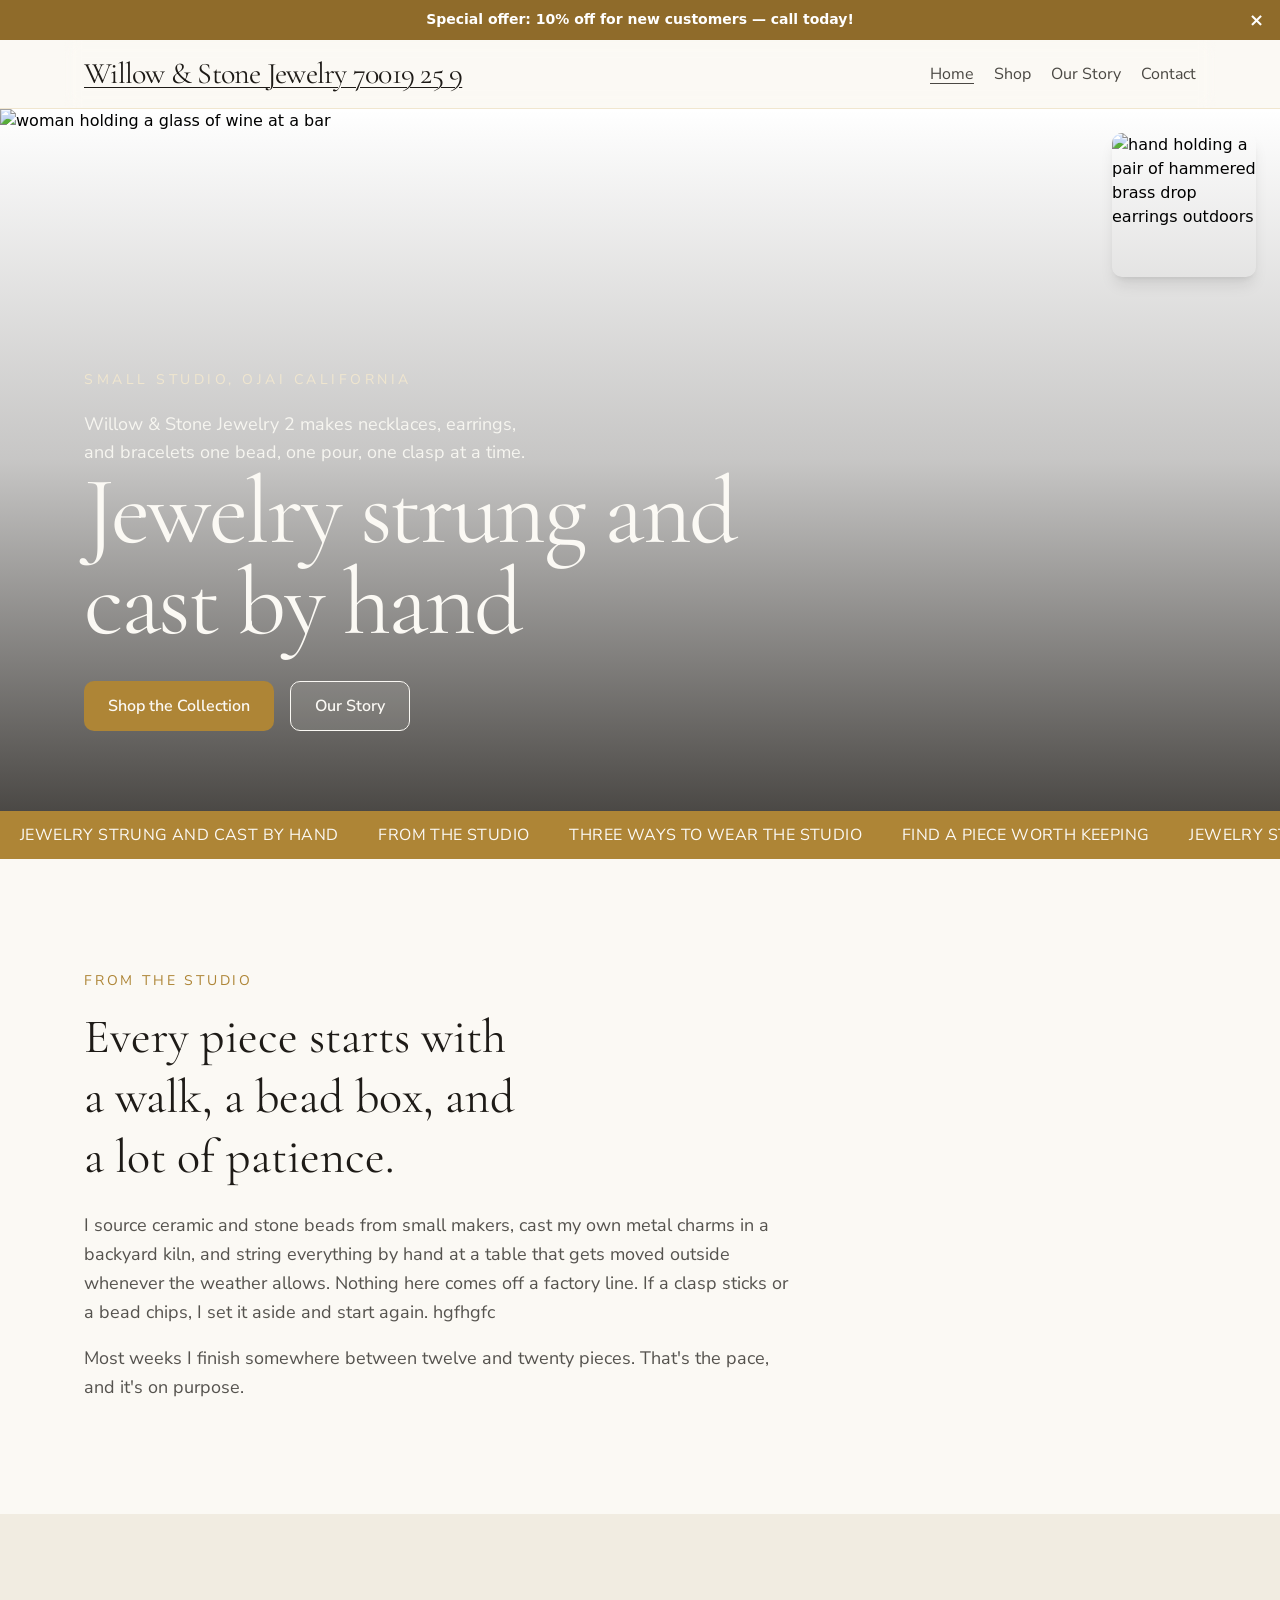
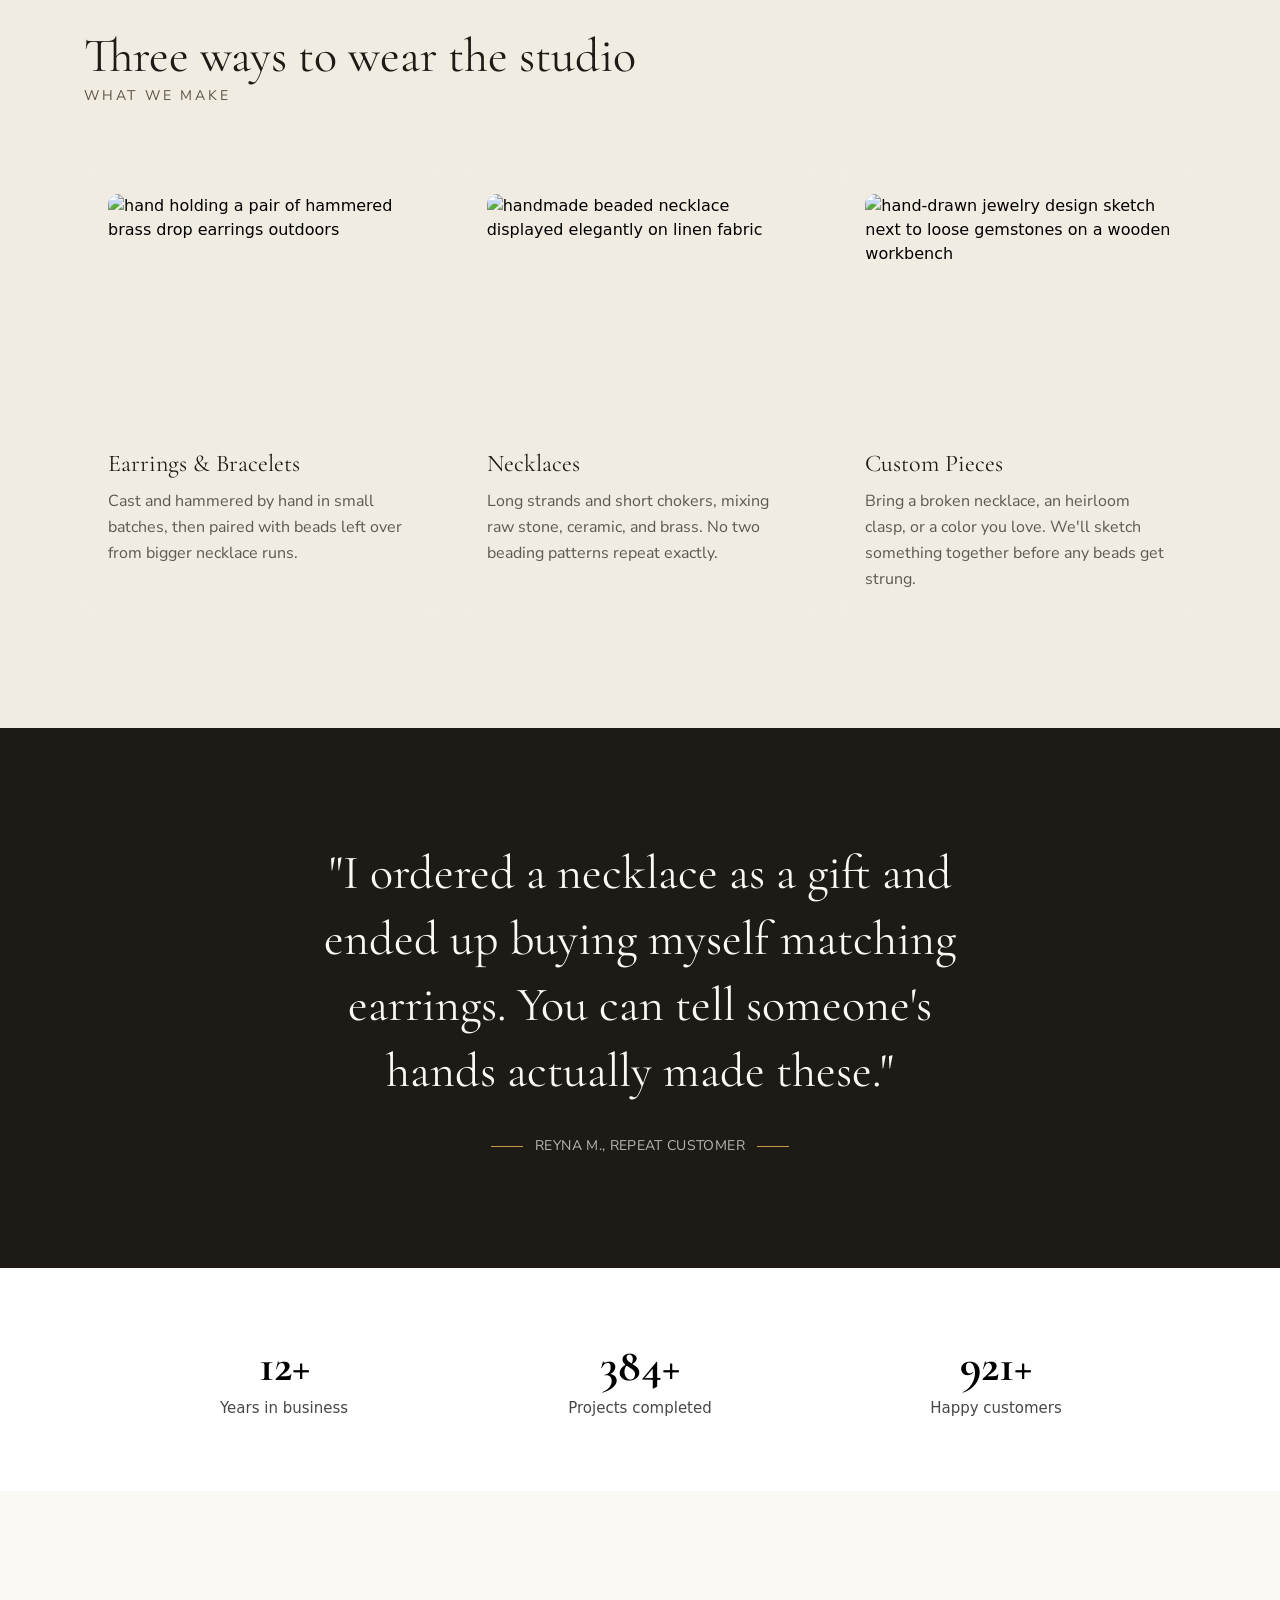
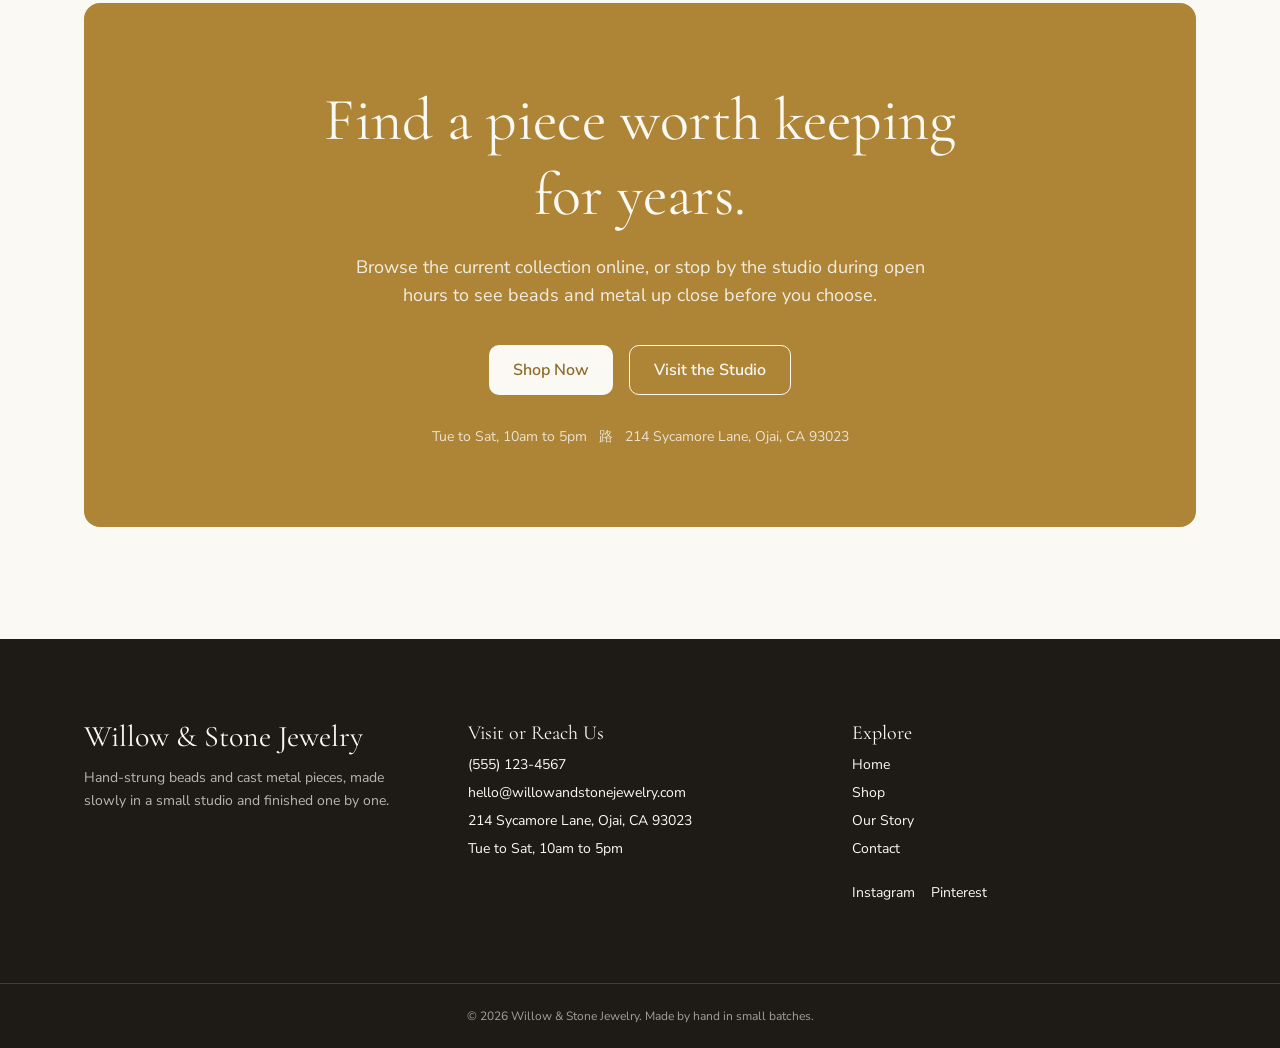
==== commit 7664295f: "Site-wide edit via the Tibly widget" ====
--- a/index.html
+++ b/index.html
@@ -20,7 +20,7 @@
 <script>document.addEventListener('input',function(e){var t=e.target;if(!t||t.type!=='range')return;var c=t.closest&&t.closest('.tibly-ba');if(c)c.style.setProperty('--ba',t.value+'%')});document.addEventListener('pointerdown',function(e){var c=e.target.closest&&e.target.closest('.tibly-ba');if(!c||e.button>0)return;e.preventDefault();var inp=c.querySelector('input[type=range]');var set=function(x){var r=c.getBoundingClientRect();if(!r.width)return;var p=Math.max(0,Math.min(100,(x-r.left)*100/r.width));c.style.setProperty('--ba',p+'%');if(inp)inp.value=Math.round(p)};set(e.clientX);var mv=function(ev){set(ev.clientX)};var up=function(){document.removeEventListener('pointermove',mv);document.removeEventListener('pointerup',up);document.removeEventListener('pointercancel',up)};document.addEventListener('pointermove',mv);document.addEventListener('pointerup',up);document.addEventListener('pointercancel',up)});document.addEventListener('click',function(e){var im=e.target.closest&&e.target.closest('[data-lightbox]');if(!im||!(im.currentSrc||im.src))return;e.preventDefault();var o=document.createElement('div');o.className='tibly-lb';var big=document.createElement('img');big.src=im.currentSrc||im.src;big.alt=im.alt||'';o.appendChild(big);o.addEventListener('click',function(){o.remove()});document.addEventListener('keydown',function esc(ev){if(ev.key==='Escape'){o.remove();document.removeEventListener('keydown',esc)}});document.body.appendChild(o)});document.addEventListener('click',function(e){var x=e.target.closest&&e.target.closest('[data-announce-close]');if(!x)return;var b=x.closest('[data-announce]');if(b){b.style.display='none';try{sessionStorage.setItem('tibly-announce','1')}catch(_){}}});addEventListener('DOMContentLoaded',function(){try{if(sessionStorage.getItem('tibly-announce')==='1'){var b=document.querySelector('[data-announce]');if(b)b.style.display='none'}}catch(_){}if('IntersectionObserver' in window&&!matchMedia('(prefers-reduced-motion:reduce)').matches){var els=document.querySelectorAll('[data-count]');if(els.length){var io=new IntersectionObserver(function(es){es.forEach(function(en){if(!en.isIntersecting)return;io.unobserve(en.target);var el=en.target,s=el.textContent||'',m=s.match(/[\d,]*\d(?:\.\d+)?/);if(!m)return;var raw=m[0],num=parseFloat(raw.replace(/,/g,''));if(!isFinite(num))return;var pre=s.slice(0,m.index),post=s.slice(m.index+raw.length),grp=raw.indexOf(',')>=0,dec=(raw.split('.')[1]||'').length,t0=performance.now();requestAnimationFrame(function tick(now){var p=Math.min((now-t0)/1400,1);p=1-Math.pow(1-p,3);var v=(num*p).toFixed(dec);if(grp)v=Number(v).toLocaleString('en-US',{minimumFractionDigits:dec});el.textContent=pre+v+post;if(p<1)requestAnimationFrame(tick)})})},{rootMargin:'0px 0px -10% 0px'});els.forEach(function(el){io.observe(el)})}}var badge=document.querySelector('[data-tibly-open]');if(badge){var src=document.querySelector('[data-tibly-field="hours"]');var txt=(src&&src.textContent||'').toLowerCase();var days=['sun','mon','tue','wed','thu','fri','sat'];var toMin=function(h,mm,ap){h=+h;mm=+(mm||0);if(ap==='pm'&&h!==12)h+=12;if(ap==='am'&&h===12)h=0;return h*60+mm};var spans=[];var re=/(sun|mon|tue|wed|thu|fri|sat|daily|every ?day)[a-z]*\s*(?:[-\u2013\u2014]\s*(sun|mon|tue|wed|thu|fri|sat)[a-z]*)?\s*:?\s*(\d{1,2})(?::(\d{2}))?\s*(am|pm)?\s*[-\u2013\u2014]\s*(\d{1,2})(?::(\d{2}))?\s*(am|pm)?/g,mm;while((mm=re.exec(txt))){var d1=mm[1].slice(0,3),d2=mm[2],ap1=mm[5]||(mm[8]==='pm'&&+mm[3]<=+mm[6]?'am':mm[8]),o=toMin(mm[3],mm[4],ap1),c=toMin(mm[6],mm[7],mm[8]);var from=d1==='dai'||d1==='eve'?0:days.indexOf(d1),to=d2?days.indexOf(d2.slice(0,3)):(d1==='dai'||d1==='eve'?6:from);if(from<0)continue;for(var d=from;;d=(d+1)%7){spans.push([d,o,c]);if(d===to)break}}if(spans.length){var now=new Date(),cur=now.getDay(),min=now.getHours()*60+now.getMinutes();var open=spans.some(function(s){return s[0]===cur&&min>=s[1]&&min<s[2]});badge.textContent=open?(badge.getAttribute('data-open-text')||'Open now'):(badge.getAttribute('data-closed-text')||'Closed now');badge.setAttribute('data-state',open?'open':'closed');badge.hidden=false}}});</script>
 <style>header a[aria-current="page"]:not(:has(img,svg)){text-decoration:underline;text-underline-offset:4px;text-decoration-thickness:1px}</style>
 <style>#nav-open~[class*="peer-checked:"][class*="fixed"]{min-height:100vh;min-height:100dvh}@media (prefers-reduced-motion:no-preference){label[for="nav-open"] span{transition:transform .3s ease,opacity .2s ease}header:has(#nav-open:checked) label[for="nav-open"]:not([aria-label="Close" i]) span:not(:has(span)):nth-of-type(1){transform:translateY(8px) rotate(45deg)}header:has(#nav-open:checked) label[for="nav-open"]:not([aria-label="Close" i]) span:not(:has(span)):nth-of-type(2){opacity:0}header:has(#nav-open:checked) label[for="nav-open"]:not([aria-label="Close" i]) span:not(:has(span)):nth-of-type(3){transform:translateY(-8px) rotate(-45deg)}#nav-open:checked~[class*="peer-checked:"]{animation:tibly-nav-in .25s ease}#nav-open:checked~[class*="peer-checked:"] label[for="nav-open"]{display:inline-block;animation:tibly-x-in .35s ease}@keyframes tibly-nav-in{from{opacity:0;transform:translateY(10px)}}@keyframes tibly-x-in{from{opacity:0;transform:rotate(-90deg) scale(.6)}}}</style>
-<link rel="stylesheet" href="/styles.css?v=63d8e05f">
+<link rel="stylesheet" href="/styles.css?v=571f742b">
 </head>
 <body>
 <!-- block:header -->
--- a/styles.css
+++ b/styles.css
@@ -1,2 +1,2 @@
 /*! tailwindcss v4.3.2 | MIT License | https://tailwindcss.com */
-@layer properties{@supports (((-webkit-hyphens:none)) and (not (margin-trim:inline))) or ((-moz-orient:inline) and (not (color:rgb(from red r g b)))){*,:before,:after,::backdrop{--tw-rotate-x:initial;--tw-rotate-y:initial;--tw-rotate-z:initial;--tw-skew-x:initial;--tw-skew-y:initial;--tw-space-y-reverse:0;--tw-border-style:solid;--tw-gradient-position:initial;--tw-gradient-from:#0000;--tw-gradient-via:#0000;--tw-gradient-to:#0000;--tw-gradient-stops:initial;--tw-gradient-via-stops:initial;--tw-gradient-from-position:0%;--tw-gradient-via-position:50%;--tw-gradient-to-position:100%;--tw-leading:initial;--tw-font-weight:initial;--tw-tracking:initial;--tw-shadow:0 0 #0000;--tw-shadow-color:initial;--tw-shadow-alpha:100%;--tw-inset-shadow:0 0 #0000;--tw-inset-shadow-color:initial;--tw-inset-shadow-alpha:100%;--tw-ring-color:initial;--tw-ring-shadow:0 0 #0000;--tw-inset-ring-color:initial;--tw-inset-ring-shadow:0 0 #0000;--tw-ring-inset:initial;--tw-ring-offset-width:0px;--tw-ring-offset-color:#fff;--tw-ring-offset-shadow:0 0 #0000;--tw-backdrop-blur:initial;--tw-backdrop-brightness:initial;--tw-backdrop-contrast:initial;--tw-backdrop-grayscale:initial;--tw-backdrop-hue-rotate:initial;--tw-backdrop-invert:initial;--tw-backdrop-opacity:initial;--tw-backdrop-saturate:initial;--tw-backdrop-sepia:initial;--tw-duration:initial;--tw-translate-x:0;--tw-translate-y:0;--tw-translate-z:0}}}@layer theme{:root,:host{--font-sans:ui-sans-serif, system-ui, sans-serif, "Apple Color Emoji", "Segoe UI Emoji", "Segoe UI Symbol", "Noto Color Emoji";--font-mono:ui-monospace, SFMono-Regular, Menlo, Monaco, Consolas, "Liberation Mono", "Courier New", monospace;--spacing:.25rem;--container-xs:20rem;--container-md:28rem;--container-xl:36rem;--container-2xl:42rem;--container-3xl:48rem;--container-4xl:56rem;--container-6xl:72rem;--container-7xl:80rem;--text-xs:.75rem;--text-xs--line-height:calc(1 / .75);--text-sm:.875rem;--text-sm--line-height:calc(1.25 / .875);--text-base:1rem;--text-base--line-height:calc(1.5 / 1);--text-lg:1.125rem;--text-lg--line-height:calc(1.75 / 1.125);--text-xl:1.25rem;--text-xl--line-height:calc(1.75 / 1.25);--text-2xl:1.5rem;--text-2xl--line-height:calc(2 / 1.5);--text-3xl:1.875rem;--text-3xl--line-height:calc(2.25 / 1.875);--text-4xl:2.25rem;--text-4xl--line-height:calc(2.5 / 2.25);--text-5xl:3rem;--text-5xl--line-height:1;--text-6xl:3.75rem;--text-6xl--line-height:1;--text-7xl:4.5rem;--text-7xl--line-height:1;--text-8xl:6rem;--text-8xl--line-height:1;--font-weight-semibold:600;--tracking-tight:-.025em;--tracking-wide:.025em;--tracking-widest:.1em;--leading-tight:1.25;--leading-snug:1.375;--leading-relaxed:1.625;--radius-sm:4px;--radius-md:6px;--radius-lg:10px;--radius-xl:16px;--default-transition-duration:.15s;--default-transition-timing-function:cubic-bezier(.4, 0, .2, 1);--default-font-family:var(--font-sans);--default-mono-font-family:var(--font-mono);--color-brand-50:#faf7f0;--color-brand-100:#f0e6cf;--color-brand-200:#e2cb9c;--color-brand-300:#d2af6d;--color-brand-400:#c29a4e;--color-brand-500:#ae8536;--color-brand-600:#8f6b2a;--color-brand-700:#705422;--color-brand-800:#533e19;--color-brand-900:#382a11;--color-accent-50:#f4f3f1;--color-accent-100:#e5e2dc;--color-accent-200:#cfc9be;--color-accent-300:#b2a896;--color-accent-400:#948877;--color-accent-500:#766a5b;--color-accent-600:#5d5346;--color-accent-700:#473f35;--color-accent-800:#332c25;--color-accent-900:#211c17;--color-surface:#f1ece1;--color-background:#fbf9f4;--color-ink:#1e1b17;--font-display:"Cormorant Garamond", serif;--font-body:"Nunito Sans", sans-serif}}@layer base{*,:after,:before,::backdrop{box-sizing:border-box;border:0 solid;margin:0;padding:0}::file-selector-button{box-sizing:border-box;border:0 solid;margin:0;padding:0}html,:host{-webkit-text-size-adjust:100%;tab-size:4;line-height:1.5;font-family:var(--default-font-family,ui-sans-serif, system-ui, sans-serif, "Apple Color Emoji", "Segoe UI Emoji", "Segoe UI Symbol", "Noto Color Emoji");font-feature-settings:var(--default-font-feature-settings,normal);font-variation-settings:var(--default-font-variation-settings,normal);-webkit-tap-highlight-color:transparent}hr{height:0;color:inherit;border-top-width:1px}abbr:where([title]){-webkit-text-decoration:underline dotted;text-decoration:underline dotted}h1,h2,h3,h4,h5,h6{font-size:inherit;font-weight:inherit}a{color:inherit;-webkit-text-decoration:inherit;-webkit-text-decoration:inherit;-webkit-text-decoration:inherit;text-decoration:inherit}b,strong{font-weight:bolder}code,kbd,samp,pre{font-family:var(--default-mono-font-family,ui-monospace, SFMono-Regular, Menlo, Monaco, Consolas, "Liberation Mono", "Courier New", monospace);font-feature-settings:var(--default-mono-font-feature-settings,normal);font-variation-settings:var(--default-mono-font-variation-settings,normal);font-size:1em}small{font-size:80%}sub,sup{vertical-align:baseline;font-size:75%;line-height:0;position:relative}sub{bottom:-.25em}sup{top:-.5em}table{text-indent:0;border-color:inherit;border-collapse:collapse}:-moz-focusring{outline:auto}progress{vertical-align:baseline}summary{display:list-item}ol,ul,menu{list-style:none}img,svg,video,canvas,audio,iframe,embed,object{vertical-align:middle;display:block}img,video{max-width:100%;height:auto}button,input,select,optgroup,textarea{font:inherit;font-feature-settings:inherit;font-variation-settings:inherit;letter-spacing:inherit;color:inherit;opacity:1;background-color:#0000;border-radius:0}::file-selector-button{font:inherit;font-feature-settings:inherit;font-variation-settings:inherit;letter-spacing:inherit;color:inherit;opacity:1;background-color:#0000;border-radius:0}:where(select:is([multiple],[size])) optgroup{font-weight:bolder}:where(select:is([multiple],[size])) optgroup option{padding-inline-start:20px}::file-selector-button{margin-inline-end:4px}::placeholder{opacity:1}@supports (not ((-webkit-appearance:-apple-pay-button))) or (contain-intrinsic-size:1px){::placeholder{color:currentColor}@supports (color:color-mix(in lab, red, red)){::placeholder{color:color-mix(in oklab, currentcolor 50%, transparent)}}}textarea{resize:vertical}::-webkit-search-decoration{-webkit-appearance:none}::-webkit-date-and-time-value{min-height:1lh;text-align:inherit}::-webkit-datetime-edit{display:inline-flex}::-webkit-datetime-edit-fields-wrapper{padding:0}::-webkit-datetime-edit{padding-block:0}::-webkit-datetime-edit-year-field{padding-block:0}::-webkit-datetime-edit-month-field{padding-block:0}::-webkit-datetime-edit-day-field{padding-block:0}::-webkit-datetime-edit-hour-field{padding-block:0}::-webkit-datetime-edit-minute-field{padding-block:0}::-webkit-datetime-edit-second-field{padding-block:0}::-webkit-datetime-edit-millisecond-field{padding-block:0}::-webkit-datetime-edit-meridiem-field{padding-block:0}::-webkit-calendar-picker-indicator{line-height:1}:-moz-ui-invalid{box-shadow:none}button,input:where([type=button],[type=reset],[type=submit]){appearance:button}::file-selector-button{appearance:button}::-webkit-inner-spin-button{height:auto}::-webkit-outer-spin-button{height:auto}[hidden]:where(:not([hidden=until-found])){display:none!important}}@layer components{.btn{border-radius:var(--radius-lg);background-color:var(--color-brand-500);padding-inline:calc(var(--spacing) * 6);padding-block:calc(var(--spacing) * 3);font-family:var(--font-body);--tw-font-weight:var(--font-weight-semibold);font-weight:var(--font-weight-semibold);color:var(--color-background);transition-property:color,background-color,border-color,outline-color,text-decoration-color,fill,stroke,--tw-gradient-from,--tw-gradient-via,--tw-gradient-to,opacity,box-shadow,transform,translate,scale,rotate,filter,-webkit-backdrop-filter,backdrop-filter,display,content-visibility,overlay,pointer-events;transition-timing-function:var(--tw-ease,var(--default-transition-timing-function));transition-duration:var(--tw-duration,var(--default-transition-duration));--tw-duration:.3s;justify-content:center;align-items:center;transition-duration:.3s;display:inline-flex}@media (hover:hover){.btn:hover{--tw-translate-y:calc(var(--spacing) * -.5);translate:var(--tw-translate-x) var(--tw-translate-y);background-color:var(--color-brand-600)}}.btn:focus{--tw-ring-shadow:var(--tw-ring-inset,) 0 0 0 calc(2px + var(--tw-ring-offset-width)) var(--tw-ring-color,currentcolor);box-shadow:var(--tw-inset-shadow), var(--tw-inset-ring-shadow), var(--tw-ring-offset-shadow), var(--tw-ring-shadow), var(--tw-shadow);--tw-ring-color:var(--color-brand-300);--tw-outline-style:none;outline-style:none}.btn-secondary{border-radius:var(--radius-lg);border-style:var(--tw-border-style);border-width:1px;border-color:var(--color-brand-500);padding-inline:calc(var(--spacing) * 6);padding-block:calc(var(--spacing) * 3);font-family:var(--font-body);--tw-font-weight:var(--font-weight-semibold);font-weight:var(--font-weight-semibold);color:var(--color-brand-600);transition-property:color,background-color,border-color,outline-color,text-decoration-color,fill,stroke,--tw-gradient-from,--tw-gradient-via,--tw-gradient-to,opacity,box-shadow,transform,translate,scale,rotate,filter,-webkit-backdrop-filter,backdrop-filter,display,content-visibility,overlay,pointer-events;transition-timing-function:var(--tw-ease,var(--default-transition-timing-function));transition-duration:var(--tw-duration,var(--default-transition-duration));--tw-duration:.3s;background-color:#0000;justify-content:center;align-items:center;transition-duration:.3s;display:inline-flex}@media (hover:hover){.btn-secondary:hover{--tw-translate-y:calc(var(--spacing) * -.5);translate:var(--tw-translate-x) var(--tw-translate-y);background-color:var(--color-brand-50)}}.btn-secondary:focus{--tw-ring-shadow:var(--tw-ring-inset,) 0 0 0 calc(2px + var(--tw-ring-offset-width)) var(--tw-ring-color,currentcolor);box-shadow:var(--tw-inset-shadow), var(--tw-inset-ring-shadow), var(--tw-ring-offset-shadow), var(--tw-ring-shadow), var(--tw-shadow);--tw-ring-color:var(--color-brand-300);--tw-outline-style:none;outline-style:none}.card{border-radius:var(--radius-xl);background-color:var(--color-surface);padding:calc(var(--spacing) * 6);transition-property:color,background-color,border-color,outline-color,text-decoration-color,fill,stroke,--tw-gradient-from,--tw-gradient-via,--tw-gradient-to,opacity,box-shadow,transform,translate,scale,rotate,filter,-webkit-backdrop-filter,backdrop-filter,display,content-visibility,overlay,pointer-events;transition-timing-function:var(--tw-ease,var(--default-transition-timing-function));transition-duration:var(--tw-duration,var(--default-transition-duration));--tw-duration:.3s;transition-duration:.3s}@media (hover:hover){.card:hover{--tw-translate-y:calc(var(--spacing) * -1);translate:var(--tw-translate-x) var(--tw-translate-y);--tw-shadow:0 10px 15px -3px var(--tw-shadow-color,#0000001a), 0 4px 6px -4px var(--tw-shadow-color,#0000001a);box-shadow:var(--tw-inset-shadow), var(--tw-inset-ring-shadow), var(--tw-ring-offset-shadow), var(--tw-ring-shadow), var(--tw-shadow)}}}@layer utilities{.sr-only{clip-path:inset(50%);white-space:nowrap;border-width:0;width:1px;height:1px;margin:-1px;padding:0;position:absolute;overflow:hidden}.absolute{position:absolute}.fixed{position:fixed}.relative{position:relative}.sticky{position:sticky}.inset-0{inset:0}.top-0{top:0}.top-4{top:calc(var(--spacing) * 4)}.top-full{top:100%}.right-0{right:0}.right-4{right:calc(var(--spacing) * 4)}.left-0{left:0}.isolate{isolation:isolate}.z-10{z-index:10}.z-30{z-index:30}.z-40{z-index:40}.mx-2{margin-inline:calc(var(--spacing) * 2)}.mx-auto{margin-inline:auto}.mt-4{margin-top:calc(var(--spacing) * 4)}.mt-5{margin-top:calc(var(--spacing) * 5)}.mt-6{margin-top:calc(var(--spacing) * 6)}.mt-8{margin-top:calc(var(--spacing) * 8)}.mt-9{margin-top:calc(var(--spacing) * 9)}.mr-auto{margin-right:auto}.mb-1\.5{margin-bottom:calc(var(--spacing) * 1.5)}.mb-2{margin-bottom:calc(var(--spacing) * 2)}.mb-3{margin-bottom:calc(var(--spacing) * 3)}.mb-4{margin-bottom:calc(var(--spacing) * 4)}.mb-5{margin-bottom:calc(var(--spacing) * 5)}.mb-6{margin-bottom:calc(var(--spacing) * 6)}.mb-8{margin-bottom:calc(var(--spacing) * 8)}.mb-10{margin-bottom:calc(var(--spacing) * 10)}.mb-12{margin-bottom:calc(var(--spacing) * 12)}.mb-14{margin-bottom:calc(var(--spacing) * 14)}.block{display:block}.flex{display:flex}.grid{display:grid}.hidden{display:none}.table{display:table}.aspect-\[4\/3\]{aspect-ratio:4/3}.aspect-\[4\/5\]{aspect-ratio:4/5}.h-0\.5{height:calc(var(--spacing) * .5)}.h-8{height:calc(var(--spacing) * 8)}.h-14{height:calc(var(--spacing) * 14)}.h-16{height:calc(var(--spacing) * 16)}.h-\[78vh\]{height:78vh}.h-full{height:100%}.h-px{height:1px}.h-screen{height:100vh}.min-h-\[420px\]{min-height:420px}.w-6{width:calc(var(--spacing) * 6)}.w-8{width:calc(var(--spacing) * 8)}.w-14{width:calc(var(--spacing) * 14)}.w-16{width:calc(var(--spacing) * 16)}.w-20{width:calc(var(--spacing) * 20)}.w-fit{width:fit-content}.w-full{width:100%}.w-max{width:max-content}.max-w-2xl{max-width:var(--container-2xl)}.max-w-3xl{max-width:var(--container-3xl)}.max-w-4xl{max-width:var(--container-4xl)}.max-w-6xl{max-width:var(--container-6xl)}.max-w-7xl{max-width:var(--container-7xl)}.max-w-md{max-width:var(--container-md)}.max-w-prose{max-width:65ch}.max-w-xl{max-width:var(--container-xl)}.max-w-xs{max-width:var(--container-xs)}.shrink-0{flex-shrink:0}.transform{transform:var(--tw-rotate-x,) var(--tw-rotate-y,) var(--tw-rotate-z,) var(--tw-skew-x,) var(--tw-skew-y,)}.animate-\[scroll_25s_linear_infinite\]{animation:25s linear infinite scroll}.cursor-pointer{cursor:pointer}.grid-cols-1{grid-template-columns:repeat(1,minmax(0,1fr))}.flex-col{flex-direction:column}.flex-wrap{flex-wrap:wrap}.items-center{align-items:center}.items-end{align-items:flex-end}.items-start{align-items:flex-start}.justify-between{justify-content:space-between}.justify-center{justify-content:center}.gap-1{gap:var(--spacing)}.gap-1\.5{gap:calc(var(--spacing) * 1.5)}.gap-2{gap:calc(var(--spacing) * 2)}.gap-3{gap:calc(var(--spacing) * 3)}.gap-4{gap:calc(var(--spacing) * 4)}.gap-5{gap:calc(var(--spacing) * 5)}.gap-6{gap:calc(var(--spacing) * 6)}.gap-10{gap:calc(var(--spacing) * 10)}.gap-12{gap:calc(var(--spacing) * 12)}:where(.space-y-2>:not(:last-child)){--tw-space-y-reverse:0;margin-block-start:calc(calc(var(--spacing) * 2) * var(--tw-space-y-reverse));margin-block-end:calc(calc(var(--spacing) * 2) * calc(1 - var(--tw-space-y-reverse)))}:where(.space-y-3>:not(:last-child)){--tw-space-y-reverse:0;margin-block-start:calc(calc(var(--spacing) * 3) * var(--tw-space-y-reverse));margin-block-end:calc(calc(var(--spacing) * 3) * calc(1 - var(--tw-space-y-reverse)))}:where(.space-y-5>:not(:last-child)){--tw-space-y-reverse:0;margin-block-start:calc(calc(var(--spacing) * 5) * var(--tw-space-y-reverse));margin-block-end:calc(calc(var(--spacing) * 5) * calc(1 - var(--tw-space-y-reverse)))}:where(.space-y-8>:not(:last-child)){--tw-space-y-reverse:0;margin-block-start:calc(calc(var(--spacing) * 8) * var(--tw-space-y-reverse));margin-block-end:calc(calc(var(--spacing) * 8) * calc(1 - var(--tw-space-y-reverse)))}.gap-x-5{column-gap:calc(var(--spacing) * 5)}.gap-y-2{row-gap:calc(var(--spacing) * 2)}.overflow-hidden{overflow:hidden}.overflow-y-auto{overflow-y:auto}.rounded-full{border-radius:3.40282e38px}.rounded-lg{border-radius:var(--radius-lg)}.rounded-xl{border-radius:var(--radius-xl)}.border{border-style:var(--tw-border-style);border-width:1px}.border-t{border-top-style:var(--tw-border-style);border-top-width:1px}.border-b{border-bottom-style:var(--tw-border-style);border-bottom-width:1px}.border-background{border-color:var(--color-background)}.border-background\/15{border-color:#fbf9f426}@supports (color:color-mix(in lab, red, red)){.border-background\/15{border-color:color-mix(in oklab, var(--color-background) 15%, transparent)}}.border-brand-100{border-color:var(--color-brand-100)}.border-brand-200{border-color:var(--color-brand-200)}.bg-background{background-color:var(--color-background)}.bg-background\/10{background-color:#fbf9f41a}@supports (color:color-mix(in lab, red, red)){.bg-background\/10{background-color:color-mix(in oklab, var(--color-background) 10%, transparent)}}.bg-background\/95{background-color:#fbf9f4f2}@supports (color:color-mix(in lab, red, red)){.bg-background\/95{background-color:color-mix(in oklab, var(--color-background) 95%, transparent)}}.bg-brand-400{background-color:var(--color-brand-400)}.bg-brand-500{background-color:var(--color-brand-500)}.bg-ink{background-color:var(--color-ink)}.bg-surface{background-color:var(--color-surface)}.bg-surface\/60{background-color:#f1ece199}@supports (color:color-mix(in lab, red, red)){.bg-surface\/60{background-color:color-mix(in oklab, var(--color-surface) 60%, transparent)}}.bg-gradient-to-t{--tw-gradient-position:to top in oklab;background-image:linear-gradient(var(--tw-gradient-stops))}.from-ink\/80{--tw-gradient-from:#1e1b17cc}@supports (color:color-mix(in lab, red, red)){.from-ink\/80{--tw-gradient-from:color-mix(in oklab, var(--color-ink) 80%, transparent)}}.from-ink\/80{--tw-gradient-stops:var(--tw-gradient-via-stops,var(--tw-gradient-position), var(--tw-gradient-from) var(--tw-gradient-from-position), var(--tw-gradient-to) var(--tw-gradient-to-position))}.via-ink\/25{--tw-gradient-via:#1e1b1740}@supports (color:color-mix(in lab, red, red)){.via-ink\/25{--tw-gradient-via:color-mix(in oklab, var(--color-ink) 25%, transparent)}}.via-ink\/25{--tw-gradient-via-stops:var(--tw-gradient-position), var(--tw-gradient-from) var(--tw-gradient-from-position), var(--tw-gradient-via) var(--tw-gradient-via-position), var(--tw-gradient-to) var(--tw-gradient-to-position);--tw-gradient-stops:var(--tw-gradient-via-stops)}.to-transparent{--tw-gradient-to:transparent;--tw-gradient-stops:var(--tw-gradient-via-stops,var(--tw-gradient-position), var(--tw-gradient-from) var(--tw-gradient-from-position), var(--tw-gradient-to) var(--tw-gradient-to-position))}.object-cover{object-fit:cover}.p-4{padding:calc(var(--spacing) * 4)}.p-6{padding:calc(var(--spacing) * 6)}.px-4{padding-inline:calc(var(--spacing) * 4)}.px-5{padding-inline:calc(var(--spacing) * 5)}.px-6{padding-inline:calc(var(--spacing) * 6)}.py-3{padding-block:calc(var(--spacing) * 3)}.py-4{padding-block:calc(var(--spacing) * 4)}.py-6{padding-block:calc(var(--spacing) * 6)}.py-14{padding-block:calc(var(--spacing) * 14)}.py-16{padding-block:calc(var(--spacing) * 16)}.py-20{padding-block:calc(var(--spacing) * 20)}.pt-5{padding-top:calc(var(--spacing) * 5)}.pt-16{padding-top:calc(var(--spacing) * 16)}.pb-10{padding-bottom:calc(var(--spacing) * 10)}.pb-12{padding-bottom:calc(var(--spacing) * 12)}.pb-20{padding-bottom:calc(var(--spacing) * 20)}.pl-2{padding-left:calc(var(--spacing) * 2)}.text-center{text-align:center}.text-left{text-align:left}.font-body{font-family:var(--font-body)}.font-display{font-family:var(--font-display)}.text-2xl{font-size:var(--text-2xl);line-height:var(--tw-leading,var(--text-2xl--line-height))}.text-3xl{font-size:var(--text-3xl);line-height:var(--tw-leading,var(--text-3xl--line-height))}.text-4xl{font-size:var(--text-4xl);line-height:var(--tw-leading,var(--text-4xl--line-height))}.text-5xl{font-size:var(--text-5xl);line-height:var(--tw-leading,var(--text-5xl--line-height))}.text-6xl{font-size:var(--text-6xl);line-height:var(--tw-leading,var(--text-6xl--line-height))}.text-base{font-size:var(--text-base);line-height:var(--tw-leading,var(--text-base--line-height))}.text-lg{font-size:var(--text-lg);line-height:var(--tw-leading,var(--text-lg--line-height))}.text-sm{font-size:var(--text-sm);line-height:var(--tw-leading,var(--text-sm--line-height))}.text-xl{font-size:var(--text-xl);line-height:var(--tw-leading,var(--text-xl--line-height))}.text-xs{font-size:var(--text-xs);line-height:var(--tw-leading,var(--text-xs--line-height))}.leading-\[0\.95\]{--tw-leading:.95;line-height:.95}.leading-\[1\.05\]{--tw-leading:1.05;line-height:1.05}.leading-none{--tw-leading:1;line-height:1}.leading-relaxed{--tw-leading:var(--leading-relaxed);line-height:var(--leading-relaxed)}.leading-snug{--tw-leading:var(--leading-snug);line-height:var(--leading-snug)}.leading-tight{--tw-leading:var(--leading-tight);line-height:var(--leading-tight)}.font-semibold{--tw-font-weight:var(--font-weight-semibold);font-weight:var(--font-weight-semibold)}.tracking-\[0\.2em\]{--tw-tracking:.2em;letter-spacing:.2em}.tracking-\[0\.25em\]{--tw-tracking:.25em;letter-spacing:.25em}.tracking-tight{--tw-tracking:var(--tracking-tight);letter-spacing:var(--tracking-tight)}.tracking-wide{--tw-tracking:var(--tracking-wide);letter-spacing:var(--tracking-wide)}.tracking-widest{--tw-tracking:var(--tracking-widest);letter-spacing:var(--tracking-widest)}.break-words{overflow-wrap:break-word}.whitespace-nowrap{white-space:nowrap}.text-accent-600{color:var(--color-accent-600)}.text-background{color:var(--color-background)}.text-background\/60{color:#fbf9f499}@supports (color:color-mix(in lab, red, red)){.text-background\/60{color:color-mix(in oklab, var(--color-background) 60%, transparent)}}.text-background\/70{color:#fbf9f4b3}@supports (color:color-mix(in lab, red, red)){.text-background\/70{color:color-mix(in oklab, var(--color-background) 70%, transparent)}}.text-background\/80{color:#fbf9f4cc}@supports (color:color-mix(in lab, red, red)){.text-background\/80{color:color-mix(in oklab, var(--color-background) 80%, transparent)}}.text-background\/90{color:#fbf9f4e6}@supports (color:color-mix(in lab, red, red)){.text-background\/90{color:color-mix(in oklab, var(--color-background) 90%, transparent)}}.text-brand-100{color:var(--color-brand-100)}.text-brand-300{color:var(--color-brand-300)}.text-brand-500{color:var(--color-brand-500)}.text-brand-600{color:var(--color-brand-600)}.text-ink{color:var(--color-ink)}.text-ink\/70{color:#1e1b17b3}@supports (color:color-mix(in lab, red, red)){.text-ink\/70{color:color-mix(in oklab, var(--color-ink) 70%, transparent)}}.text-ink\/75{color:#1e1b17bf}@supports (color:color-mix(in lab, red, red)){.text-ink\/75{color:color-mix(in oklab, var(--color-ink) 75%, transparent)}}.text-ink\/80{color:#1e1b17cc}@supports (color:color-mix(in lab, red, red)){.text-ink\/80{color:color-mix(in oklab, var(--color-ink) 80%, transparent)}}.uppercase{text-transform:uppercase}.shadow-lg{--tw-shadow:0 10px 15px -3px var(--tw-shadow-color,#0000001a), 0 4px 6px -4px var(--tw-shadow-color,#0000001a);box-shadow:var(--tw-inset-shadow), var(--tw-inset-ring-shadow), var(--tw-ring-offset-shadow), var(--tw-ring-shadow), var(--tw-shadow)}.backdrop-blur{--tw-backdrop-blur:blur(8px);-webkit-backdrop-filter:var(--tw-backdrop-blur,) var(--tw-backdrop-brightness,) var(--tw-backdrop-contrast,) var(--tw-backdrop-grayscale,) var(--tw-backdrop-hue-rotate,) var(--tw-backdrop-invert,) var(--tw-backdrop-opacity,) var(--tw-backdrop-saturate,) var(--tw-backdrop-sepia,);backdrop-filter:var(--tw-backdrop-blur,) var(--tw-backdrop-brightness,) var(--tw-backdrop-contrast,) var(--tw-backdrop-grayscale,) var(--tw-backdrop-hue-rotate,) var(--tw-backdrop-invert,) var(--tw-backdrop-opacity,) var(--tw-backdrop-saturate,) var(--tw-backdrop-sepia,)}.transition-colors{transition-property:color,background-color,border-color,outline-color,text-decoration-color,fill,stroke,--tw-gradient-from,--tw-gradient-via,--tw-gradient-to;transition-timing-function:var(--tw-ease,var(--default-transition-timing-function));transition-duration:var(--tw-duration,var(--default-transition-duration))}.duration-300{--tw-duration:.3s;transition-duration:.3s}.peer-checked\:flex:is(:where(.peer):checked~*){display:flex}.placeholder\:text-ink\/40::placeholder{color:#1e1b1766}@supports (color:color-mix(in lab, red, red)){.placeholder\:text-ink\/40::placeholder{color:color-mix(in oklab, var(--color-ink) 40%, transparent)}}@media (hover:hover){.hover\:bg-background\/10:hover{background-color:#fbf9f41a}@supports (color:color-mix(in lab, red, red)){.hover\:bg-background\/10:hover{background-color:color-mix(in oklab, var(--color-background) 10%, transparent)}}.hover\:bg-background\/20:hover{background-color:#fbf9f433}@supports (color:color-mix(in lab, red, red)){.hover\:bg-background\/20:hover{background-color:color-mix(in oklab, var(--color-background) 20%, transparent)}}.hover\:bg-brand-50:hover{background-color:var(--color-brand-50)}.hover\:text-brand-300:hover{color:var(--color-brand-300)}.hover\:text-brand-500:hover{color:var(--color-brand-500)}}.focus\:ring-2:focus{--tw-ring-shadow:var(--tw-ring-inset,) 0 0 0 calc(2px + var(--tw-ring-offset-width)) var(--tw-ring-color,currentcolor);box-shadow:var(--tw-inset-shadow), var(--tw-inset-ring-shadow), var(--tw-ring-offset-shadow), var(--tw-ring-shadow), var(--tw-shadow)}.focus\:ring-brand-300:focus{--tw-ring-color:var(--color-brand-300)}.focus\:outline-none:focus{--tw-outline-style:none;outline-style:none}@media (min-width:40rem){.sm\:block{display:block}.sm\:h-20{height:calc(var(--spacing) * 20)}.sm\:w-20{width:calc(var(--spacing) * 20)}.sm\:w-auto{width:auto}.sm\:grid-cols-2{grid-template-columns:repeat(2,minmax(0,1fr))}.sm\:p-8{padding:calc(var(--spacing) * 8)}.sm\:px-14{padding-inline:calc(var(--spacing) * 14)}.sm\:py-16{padding-block:calc(var(--spacing) * 16)}.sm\:pb-16{padding-bottom:calc(var(--spacing) * 16)}.sm\:text-3xl{font-size:var(--text-3xl);line-height:var(--tw-leading,var(--text-3xl--line-height))}.sm\:text-5xl{font-size:var(--text-5xl);line-height:var(--tw-leading,var(--text-5xl--line-height))}.sm\:text-6xl{font-size:var(--text-6xl);line-height:var(--tw-leading,var(--text-6xl--line-height))}.sm\:text-base{font-size:var(--text-base);line-height:var(--tw-leading,var(--text-base--line-height))}.sm\:text-lg{font-size:var(--text-lg);line-height:var(--tw-leading,var(--text-lg--line-height))}.sm\:text-sm{font-size:var(--text-sm);line-height:var(--tw-leading,var(--text-sm--line-height))}}@media (min-width:48rem){.md\:top-6{top:calc(var(--spacing) * 6)}.md\:right-6{right:calc(var(--spacing) * 6)}.md\:order-1{order:1}.md\:order-2{order:2}.md\:col-span-5{grid-column:span 5/span 5}.md\:col-span-7{grid-column:span 7/span 7}.md\:mb-16{margin-bottom:calc(var(--spacing) * 16)}.md\:mb-20{margin-bottom:calc(var(--spacing) * 20)}.md\:flex{display:flex}.md\:hidden{display:none}.md\:h-28{height:calc(var(--spacing) * 28)}.md\:w-28{width:calc(var(--spacing) * 28)}.md\:grid-cols-3{grid-template-columns:repeat(3,minmax(0,1fr))}.md\:grid-cols-4{grid-template-columns:repeat(4,minmax(0,1fr))}.md\:grid-cols-12{grid-template-columns:repeat(12,minmax(0,1fr))}.md\:gap-6{gap:calc(var(--spacing) * 6)}.md\:gap-8{gap:calc(var(--spacing) * 8)}.md\:p-8{padding:calc(var(--spacing) * 8)}.md\:p-10{padding:calc(var(--spacing) * 10)}.md\:px-20{padding-inline:calc(var(--spacing) * 20)}.md\:py-20{padding-block:calc(var(--spacing) * 20)}.md\:py-28{padding-block:calc(var(--spacing) * 28)}.md\:py-32{padding-block:calc(var(--spacing) * 32)}.md\:pt-24{padding-top:calc(var(--spacing) * 24)}.md\:pr-8{padding-right:calc(var(--spacing) * 8)}.md\:pb-14{padding-bottom:calc(var(--spacing) * 14)}.md\:pb-20{padding-bottom:calc(var(--spacing) * 20)}.md\:pb-28{padding-bottom:calc(var(--spacing) * 28)}.md\:text-5xl{font-size:var(--text-5xl);line-height:var(--tw-leading,var(--text-5xl--line-height))}.md\:text-6xl{font-size:var(--text-6xl);line-height:var(--tw-leading,var(--text-6xl--line-height))}.md\:text-7xl{font-size:var(--text-7xl);line-height:var(--tw-leading,var(--text-7xl--line-height))}.md\:text-8xl{font-size:var(--text-8xl);line-height:var(--tw-leading,var(--text-8xl--line-height))}}@media (min-width:64rem){.lg\:col-span-2{grid-column:span 2/span 2}.lg\:col-span-3{grid-column:span 3/span 3}.lg\:h-36{height:calc(var(--spacing) * 36)}.lg\:w-36{width:calc(var(--spacing) * 36)}.lg\:grid-cols-5{grid-template-columns:repeat(5,minmax(0,1fr))}.lg\:gap-16{gap:calc(var(--spacing) * 16)}}}[data-tb-bg]{position:relative}.tb-bg{pointer-events:none;position:absolute;inset:0;overflow:hidden}.tb-bg video,.tb-bg img{object-fit:cover;width:100%;height:100%}.tb-bg-tint{background:#000;position:absolute;inset:0}[data-tb-bg]>:not(.tb-bg){z-index:1;position:relative}@media (prefers-reduced-motion:reduce){.tb-bg video{display:none}}@property --tw-rotate-x{syntax:"*";inherits:false}@property --tw-rotate-y{syntax:"*";inherits:false}@property --tw-rotate-z{syntax:"*";inherits:false}@property --tw-skew-x{syntax:"*";inherits:false}@property --tw-skew-y{syntax:"*";inherits:false}@property --tw-space-y-reverse{syntax:"*";inherits:false;initial-value:0}@property --tw-border-style{syntax:"*";inherits:false;initial-value:solid}@property --tw-gradient-position{syntax:"*";inherits:false}@property --tw-gradient-from{syntax:"<color>";inherits:false;initial-value:#0000}@property --tw-gradient-via{syntax:"<color>";inherits:false;initial-value:#0000}@property --tw-gradient-to{syntax:"<color>";inherits:false;initial-value:#0000}@property --tw-gradient-stops{syntax:"*";inherits:false}@property --tw-gradient-via-stops{syntax:"*";inherits:false}@property --tw-gradient-from-position{syntax:"<length-percentage>";inherits:false;initial-value:0%}@property --tw-gradient-via-position{syntax:"<length-percentage>";inherits:false;initial-value:50%}@property --tw-gradient-to-position{syntax:"<length-percentage>";inherits:false;initial-value:100%}@property --tw-leading{syntax:"*";inherits:false}@property --tw-font-weight{syntax:"*";inherits:false}@property --tw-tracking{syntax:"*";inherits:false}@property --tw-shadow{syntax:"*";inherits:false;initial-value:0 0 #0000}@property --tw-shadow-color{syntax:"*";inherits:false}@property --tw-shadow-alpha{syntax:"<percentage>";inherits:false;initial-value:100%}@property --tw-inset-shadow{syntax:"*";inherits:false;initial-value:0 0 #0000}@property --tw-inset-shadow-color{syntax:"*";inherits:false}@property --tw-inset-shadow-alpha{syntax:"<percentage>";inherits:false;initial-value:100%}@property --tw-ring-color{syntax:"*";inherits:false}@property --tw-ring-shadow{syntax:"*";inherits:false;initial-value:0 0 #0000}@property --tw-inset-ring-color{syntax:"*";inherits:false}@property --tw-inset-ring-shadow{syntax:"*";inherits:false;initial-value:0 0 #0000}@property --tw-ring-inset{syntax:"*";inherits:false}@property --tw-ring-offset-width{syntax:"<length>";inherits:false;initial-value:0}@property --tw-ring-offset-color{syntax:"*";inherits:false;initial-value:#fff}@property --tw-ring-offset-shadow{syntax:"*";inherits:false;initial-value:0 0 #0000}@property --tw-backdrop-blur{syntax:"*";inherits:false}@property --tw-backdrop-brightness{syntax:"*";inherits:false}@property --tw-backdrop-contrast{syntax:"*";inherits:false}@property --tw-backdrop-grayscale{syntax:"*";inherits:false}@property --tw-backdrop-hue-rotate{syntax:"*";inherits:false}@property --tw-backdrop-invert{syntax:"*";inherits:false}@property --tw-backdrop-opacity{syntax:"*";inherits:false}@property --tw-backdrop-saturate{syntax:"*";inherits:false}@property --tw-backdrop-sepia{syntax:"*";inherits:false}@property --tw-duration{syntax:"*";inherits:false}@property --tw-translate-x{syntax:"*";inherits:false;initial-value:0}@property --tw-translate-y{syntax:"*";inherits:false;initial-value:0}@property --tw-translate-z{syntax:"*";inherits:false;initial-value:0}+@layer properties{@supports (((-webkit-hyphens:none)) and (not (margin-trim:inline))) or ((-moz-orient:inline) and (not (color:rgb(from red r g b)))){*,:before,:after,::backdrop{--tw-rotate-x:initial;--tw-rotate-y:initial;--tw-rotate-z:initial;--tw-skew-x:initial;--tw-skew-y:initial;--tw-space-y-reverse:0;--tw-border-style:solid;--tw-gradient-position:initial;--tw-gradient-from:#0000;--tw-gradient-via:#0000;--tw-gradient-to:#0000;--tw-gradient-stops:initial;--tw-gradient-via-stops:initial;--tw-gradient-from-position:0%;--tw-gradient-via-position:50%;--tw-gradient-to-position:100%;--tw-leading:initial;--tw-font-weight:initial;--tw-tracking:initial;--tw-shadow:0 0 #0000;--tw-shadow-color:initial;--tw-shadow-alpha:100%;--tw-inset-shadow:0 0 #0000;--tw-inset-shadow-color:initial;--tw-inset-shadow-alpha:100%;--tw-ring-color:initial;--tw-ring-shadow:0 0 #0000;--tw-inset-ring-color:initial;--tw-inset-ring-shadow:0 0 #0000;--tw-ring-inset:initial;--tw-ring-offset-width:0px;--tw-ring-offset-color:#fff;--tw-ring-offset-shadow:0 0 #0000;--tw-backdrop-blur:initial;--tw-backdrop-brightness:initial;--tw-backdrop-contrast:initial;--tw-backdrop-grayscale:initial;--tw-backdrop-hue-rotate:initial;--tw-backdrop-invert:initial;--tw-backdrop-opacity:initial;--tw-backdrop-saturate:initial;--tw-backdrop-sepia:initial;--tw-duration:initial;--tw-translate-x:0;--tw-translate-y:0;--tw-translate-z:0}}}@layer theme{:root,:host{--font-sans:ui-sans-serif, system-ui, sans-serif, "Apple Color Emoji", "Segoe UI Emoji", "Segoe UI Symbol", "Noto Color Emoji";--font-mono:ui-monospace, SFMono-Regular, Menlo, Monaco, Consolas, "Liberation Mono", "Courier New", monospace;--color-red-600:oklch(57.7% .245 27.325);--spacing:.25rem;--container-xs:20rem;--container-md:28rem;--container-xl:36rem;--container-2xl:42rem;--container-3xl:48rem;--container-4xl:56rem;--container-6xl:72rem;--container-7xl:80rem;--text-xs:.75rem;--text-xs--line-height:calc(1 / .75);--text-sm:.875rem;--text-sm--line-height:calc(1.25 / .875);--text-base:1rem;--text-base--line-height:calc(1.5 / 1);--text-lg:1.125rem;--text-lg--line-height:calc(1.75 / 1.125);--text-xl:1.25rem;--text-xl--line-height:calc(1.75 / 1.25);--text-2xl:1.5rem;--text-2xl--line-height:calc(2 / 1.5);--text-3xl:1.875rem;--text-3xl--line-height:calc(2.25 / 1.875);--text-4xl:2.25rem;--text-4xl--line-height:calc(2.5 / 2.25);--text-5xl:3rem;--text-5xl--line-height:1;--text-6xl:3.75rem;--text-6xl--line-height:1;--text-7xl:4.5rem;--text-7xl--line-height:1;--text-8xl:6rem;--text-8xl--line-height:1;--font-weight-semibold:600;--tracking-tight:-.025em;--tracking-wide:.025em;--tracking-widest:.1em;--leading-tight:1.25;--leading-snug:1.375;--leading-relaxed:1.625;--radius-sm:4px;--radius-md:6px;--radius-lg:10px;--radius-xl:16px;--default-transition-duration:.15s;--default-transition-timing-function:cubic-bezier(.4, 0, .2, 1);--default-font-family:var(--font-sans);--default-mono-font-family:var(--font-mono);--color-brand-50:#faf7f0;--color-brand-100:#f0e6cf;--color-brand-200:#e2cb9c;--color-brand-300:#d2af6d;--color-brand-400:#c29a4e;--color-brand-500:#ae8536;--color-brand-600:#8f6b2a;--color-brand-700:#705422;--color-brand-800:#533e19;--color-brand-900:#382a11;--color-accent-50:#f4f3f1;--color-accent-100:#e5e2dc;--color-accent-200:#cfc9be;--color-accent-300:#b2a896;--color-accent-400:#948877;--color-accent-500:#766a5b;--color-accent-600:#5d5346;--color-accent-700:#473f35;--color-accent-800:#332c25;--color-accent-900:#211c17;--color-surface:#f1ece1;--color-background:#fbf9f4;--color-ink:#1e1b17;--font-display:"Cormorant Garamond", serif;--font-body:"Nunito Sans", sans-serif}}@layer base{*,:after,:before,::backdrop{box-sizing:border-box;border:0 solid;margin:0;padding:0}::file-selector-button{box-sizing:border-box;border:0 solid;margin:0;padding:0}html,:host{-webkit-text-size-adjust:100%;tab-size:4;line-height:1.5;font-family:var(--default-font-family,ui-sans-serif, system-ui, sans-serif, "Apple Color Emoji", "Segoe UI Emoji", "Segoe UI Symbol", "Noto Color Emoji");font-feature-settings:var(--default-font-feature-settings,normal);font-variation-settings:var(--default-font-variation-settings,normal);-webkit-tap-highlight-color:transparent}hr{height:0;color:inherit;border-top-width:1px}abbr:where([title]){-webkit-text-decoration:underline dotted;text-decoration:underline dotted}h1,h2,h3,h4,h5,h6{font-size:inherit;font-weight:inherit}a{color:inherit;-webkit-text-decoration:inherit;-webkit-text-decoration:inherit;-webkit-text-decoration:inherit;text-decoration:inherit}b,strong{font-weight:bolder}code,kbd,samp,pre{font-family:var(--default-mono-font-family,ui-monospace, SFMono-Regular, Menlo, Monaco, Consolas, "Liberation Mono", "Courier New", monospace);font-feature-settings:var(--default-mono-font-feature-settings,normal);font-variation-settings:var(--default-mono-font-variation-settings,normal);font-size:1em}small{font-size:80%}sub,sup{vertical-align:baseline;font-size:75%;line-height:0;position:relative}sub{bottom:-.25em}sup{top:-.5em}table{text-indent:0;border-color:inherit;border-collapse:collapse}:-moz-focusring{outline:auto}progress{vertical-align:baseline}summary{display:list-item}ol,ul,menu{list-style:none}img,svg,video,canvas,audio,iframe,embed,object{vertical-align:middle;display:block}img,video{max-width:100%;height:auto}button,input,select,optgroup,textarea{font:inherit;font-feature-settings:inherit;font-variation-settings:inherit;letter-spacing:inherit;color:inherit;opacity:1;background-color:#0000;border-radius:0}::file-selector-button{font:inherit;font-feature-settings:inherit;font-variation-settings:inherit;letter-spacing:inherit;color:inherit;opacity:1;background-color:#0000;border-radius:0}:where(select:is([multiple],[size])) optgroup{font-weight:bolder}:where(select:is([multiple],[size])) optgroup option{padding-inline-start:20px}::file-selector-button{margin-inline-end:4px}::placeholder{opacity:1}@supports (not ((-webkit-appearance:-apple-pay-button))) or (contain-intrinsic-size:1px){::placeholder{color:currentColor}@supports (color:color-mix(in lab, red, red)){::placeholder{color:color-mix(in oklab, currentcolor 50%, transparent)}}}textarea{resize:vertical}::-webkit-search-decoration{-webkit-appearance:none}::-webkit-date-and-time-value{min-height:1lh;text-align:inherit}::-webkit-datetime-edit{display:inline-flex}::-webkit-datetime-edit-fields-wrapper{padding:0}::-webkit-datetime-edit{padding-block:0}::-webkit-datetime-edit-year-field{padding-block:0}::-webkit-datetime-edit-month-field{padding-block:0}::-webkit-datetime-edit-day-field{padding-block:0}::-webkit-datetime-edit-hour-field{padding-block:0}::-webkit-datetime-edit-minute-field{padding-block:0}::-webkit-datetime-edit-second-field{padding-block:0}::-webkit-datetime-edit-millisecond-field{padding-block:0}::-webkit-datetime-edit-meridiem-field{padding-block:0}::-webkit-calendar-picker-indicator{line-height:1}:-moz-ui-invalid{box-shadow:none}button,input:where([type=button],[type=reset],[type=submit]){appearance:button}::file-selector-button{appearance:button}::-webkit-inner-spin-button{height:auto}::-webkit-outer-spin-button{height:auto}[hidden]:where(:not([hidden=until-found])){display:none!important}}@layer components{.btn{border-radius:var(--radius-lg);background-color:var(--color-brand-500);padding-inline:calc(var(--spacing) * 6);padding-block:calc(var(--spacing) * 3);font-family:var(--font-body);--tw-font-weight:var(--font-weight-semibold);font-weight:var(--font-weight-semibold);color:var(--color-background);transition-property:color,background-color,border-color,outline-color,text-decoration-color,fill,stroke,--tw-gradient-from,--tw-gradient-via,--tw-gradient-to,opacity,box-shadow,transform,translate,scale,rotate,filter,-webkit-backdrop-filter,backdrop-filter,display,content-visibility,overlay,pointer-events;transition-timing-function:var(--tw-ease,var(--default-transition-timing-function));transition-duration:var(--tw-duration,var(--default-transition-duration));--tw-duration:.3s;justify-content:center;align-items:center;transition-duration:.3s;display:inline-flex}@media (hover:hover){.btn:hover{--tw-translate-y:calc(var(--spacing) * -.5);translate:var(--tw-translate-x) var(--tw-translate-y);background-color:var(--color-brand-600)}}.btn:focus{--tw-ring-shadow:var(--tw-ring-inset,) 0 0 0 calc(2px + var(--tw-ring-offset-width)) var(--tw-ring-color,currentcolor);box-shadow:var(--tw-inset-shadow), var(--tw-inset-ring-shadow), var(--tw-ring-offset-shadow), var(--tw-ring-shadow), var(--tw-shadow);--tw-ring-color:var(--color-brand-300);--tw-outline-style:none;outline-style:none}.btn-secondary{border-radius:var(--radius-lg);border-style:var(--tw-border-style);border-width:1px;border-color:var(--color-brand-500);padding-inline:calc(var(--spacing) * 6);padding-block:calc(var(--spacing) * 3);font-family:var(--font-body);--tw-font-weight:var(--font-weight-semibold);font-weight:var(--font-weight-semibold);color:var(--color-brand-600);transition-property:color,background-color,border-color,outline-color,text-decoration-color,fill,stroke,--tw-gradient-from,--tw-gradient-via,--tw-gradient-to,opacity,box-shadow,transform,translate,scale,rotate,filter,-webkit-backdrop-filter,backdrop-filter,display,content-visibility,overlay,pointer-events;transition-timing-function:var(--tw-ease,var(--default-transition-timing-function));transition-duration:var(--tw-duration,var(--default-transition-duration));--tw-duration:.3s;background-color:#0000;justify-content:center;align-items:center;transition-duration:.3s;display:inline-flex}@media (hover:hover){.btn-secondary:hover{--tw-translate-y:calc(var(--spacing) * -.5);translate:var(--tw-translate-x) var(--tw-translate-y);background-color:var(--color-brand-50)}}.btn-secondary:focus{--tw-ring-shadow:var(--tw-ring-inset,) 0 0 0 calc(2px + var(--tw-ring-offset-width)) var(--tw-ring-color,currentcolor);box-shadow:var(--tw-inset-shadow), var(--tw-inset-ring-shadow), var(--tw-ring-offset-shadow), var(--tw-ring-shadow), var(--tw-shadow);--tw-ring-color:var(--color-brand-300);--tw-outline-style:none;outline-style:none}.card{border-radius:var(--radius-xl);background-color:var(--color-surface);padding:calc(var(--spacing) * 6);transition-property:color,background-color,border-color,outline-color,text-decoration-color,fill,stroke,--tw-gradient-from,--tw-gradient-via,--tw-gradient-to,opacity,box-shadow,transform,translate,scale,rotate,filter,-webkit-backdrop-filter,backdrop-filter,display,content-visibility,overlay,pointer-events;transition-timing-function:var(--tw-ease,var(--default-transition-timing-function));transition-duration:var(--tw-duration,var(--default-transition-duration));--tw-duration:.3s;transition-duration:.3s}@media (hover:hover){.card:hover{--tw-translate-y:calc(var(--spacing) * -1);translate:var(--tw-translate-x) var(--tw-translate-y);--tw-shadow:0 10px 15px -3px var(--tw-shadow-color,#0000001a), 0 4px 6px -4px var(--tw-shadow-color,#0000001a);box-shadow:var(--tw-inset-shadow), var(--tw-inset-ring-shadow), var(--tw-ring-offset-shadow), var(--tw-ring-shadow), var(--tw-shadow)}}}@layer utilities{.sr-only{clip-path:inset(50%);white-space:nowrap;border-width:0;width:1px;height:1px;margin:-1px;padding:0;position:absolute;overflow:hidden}.absolute{position:absolute}.fixed{position:fixed}.relative{position:relative}.sticky{position:sticky}.inset-0{inset:0}.top-0{top:0}.top-4{top:calc(var(--spacing) * 4)}.top-full{top:100%}.right-0{right:0}.right-4{right:calc(var(--spacing) * 4)}.left-0{left:0}.isolate{isolation:isolate}.z-10{z-index:10}.z-30{z-index:30}.z-40{z-index:40}.mx-2{margin-inline:calc(var(--spacing) * 2)}.mx-auto{margin-inline:auto}.mt-4{margin-top:calc(var(--spacing) * 4)}.mt-5{margin-top:calc(var(--spacing) * 5)}.mt-6{margin-top:calc(var(--spacing) * 6)}.mt-8{margin-top:calc(var(--spacing) * 8)}.mt-9{margin-top:calc(var(--spacing) * 9)}.mr-auto{margin-right:auto}.mb-1\.5{margin-bottom:calc(var(--spacing) * 1.5)}.mb-2{margin-bottom:calc(var(--spacing) * 2)}.mb-3{margin-bottom:calc(var(--spacing) * 3)}.mb-4{margin-bottom:calc(var(--spacing) * 4)}.mb-5{margin-bottom:calc(var(--spacing) * 5)}.mb-6{margin-bottom:calc(var(--spacing) * 6)}.mb-8{margin-bottom:calc(var(--spacing) * 8)}.mb-10{margin-bottom:calc(var(--spacing) * 10)}.mb-12{margin-bottom:calc(var(--spacing) * 12)}.mb-14{margin-bottom:calc(var(--spacing) * 14)}.block{display:block}.flex{display:flex}.grid{display:grid}.hidden{display:none}.table{display:table}.aspect-\[4\/3\]{aspect-ratio:4/3}.aspect-\[4\/5\]{aspect-ratio:4/5}.h-0\.5{height:calc(var(--spacing) * .5)}.h-8{height:calc(var(--spacing) * 8)}.h-14{height:calc(var(--spacing) * 14)}.h-16{height:calc(var(--spacing) * 16)}.h-\[78vh\]{height:78vh}.h-full{height:100%}.h-px{height:1px}.h-screen{height:100vh}.min-h-\[420px\]{min-height:420px}.w-6{width:calc(var(--spacing) * 6)}.w-8{width:calc(var(--spacing) * 8)}.w-14{width:calc(var(--spacing) * 14)}.w-16{width:calc(var(--spacing) * 16)}.w-20{width:calc(var(--spacing) * 20)}.w-fit{width:fit-content}.w-full{width:100%}.w-max{width:max-content}.max-w-2xl{max-width:var(--container-2xl)}.max-w-3xl{max-width:var(--container-3xl)}.max-w-4xl{max-width:var(--container-4xl)}.max-w-6xl{max-width:var(--container-6xl)}.max-w-7xl{max-width:var(--container-7xl)}.max-w-md{max-width:var(--container-md)}.max-w-prose{max-width:65ch}.max-w-xl{max-width:var(--container-xl)}.max-w-xs{max-width:var(--container-xs)}.shrink-0{flex-shrink:0}.transform{transform:var(--tw-rotate-x,) var(--tw-rotate-y,) var(--tw-rotate-z,) var(--tw-skew-x,) var(--tw-skew-y,)}.animate-\[scroll_25s_linear_infinite\]{animation:25s linear infinite scroll}.cursor-pointer{cursor:pointer}.grid-cols-1{grid-template-columns:repeat(1,minmax(0,1fr))}.flex-col{flex-direction:column}.flex-wrap{flex-wrap:wrap}.items-center{align-items:center}.items-end{align-items:flex-end}.items-start{align-items:flex-start}.justify-between{justify-content:space-between}.justify-center{justify-content:center}.gap-1{gap:var(--spacing)}.gap-1\.5{gap:calc(var(--spacing) * 1.5)}.gap-2{gap:calc(var(--spacing) * 2)}.gap-3{gap:calc(var(--spacing) * 3)}.gap-4{gap:calc(var(--spacing) * 4)}.gap-5{gap:calc(var(--spacing) * 5)}.gap-6{gap:calc(var(--spacing) * 6)}.gap-10{gap:calc(var(--spacing) * 10)}.gap-12{gap:calc(var(--spacing) * 12)}:where(.space-y-2>:not(:last-child)){--tw-space-y-reverse:0;margin-block-start:calc(calc(var(--spacing) * 2) * var(--tw-space-y-reverse));margin-block-end:calc(calc(var(--spacing) * 2) * calc(1 - var(--tw-space-y-reverse)))}:where(.space-y-3>:not(:last-child)){--tw-space-y-reverse:0;margin-block-start:calc(calc(var(--spacing) * 3) * var(--tw-space-y-reverse));margin-block-end:calc(calc(var(--spacing) * 3) * calc(1 - var(--tw-space-y-reverse)))}:where(.space-y-5>:not(:last-child)){--tw-space-y-reverse:0;margin-block-start:calc(calc(var(--spacing) * 5) * var(--tw-space-y-reverse));margin-block-end:calc(calc(var(--spacing) * 5) * calc(1 - var(--tw-space-y-reverse)))}:where(.space-y-8>:not(:last-child)){--tw-space-y-reverse:0;margin-block-start:calc(calc(var(--spacing) * 8) * var(--tw-space-y-reverse));margin-block-end:calc(calc(var(--spacing) * 8) * calc(1 - var(--tw-space-y-reverse)))}.gap-x-5{column-gap:calc(var(--spacing) * 5)}.gap-y-2{row-gap:calc(var(--spacing) * 2)}.overflow-hidden{overflow:hidden}.overflow-y-auto{overflow-y:auto}.rounded-full{border-radius:3.40282e38px}.rounded-lg{border-radius:var(--radius-lg)}.rounded-xl{border-radius:var(--radius-xl)}.border{border-style:var(--tw-border-style);border-width:1px}.border-t{border-top-style:var(--tw-border-style);border-top-width:1px}.border-b{border-bottom-style:var(--tw-border-style);border-bottom-width:1px}.border-background{border-color:var(--color-background)}.border-background\/15{border-color:#fbf9f426}@supports (color:color-mix(in lab, red, red)){.border-background\/15{border-color:color-mix(in oklab, var(--color-background) 15%, transparent)}}.border-brand-100{border-color:var(--color-brand-100)}.border-brand-200{border-color:var(--color-brand-200)}.bg-background{background-color:var(--color-background)}.bg-background\/10{background-color:#fbf9f41a}@supports (color:color-mix(in lab, red, red)){.bg-background\/10{background-color:color-mix(in oklab, var(--color-background) 10%, transparent)}}.bg-background\/95{background-color:#fbf9f4f2}@supports (color:color-mix(in lab, red, red)){.bg-background\/95{background-color:color-mix(in oklab, var(--color-background) 95%, transparent)}}.bg-brand-400{background-color:var(--color-brand-400)}.bg-brand-500{background-color:var(--color-brand-500)}.bg-ink{background-color:var(--color-ink)}.bg-surface{background-color:var(--color-surface)}.bg-surface\/60{background-color:#f1ece199}@supports (color:color-mix(in lab, red, red)){.bg-surface\/60{background-color:color-mix(in oklab, var(--color-surface) 60%, transparent)}}.bg-gradient-to-t{--tw-gradient-position:to top in oklab;background-image:linear-gradient(var(--tw-gradient-stops))}.from-ink\/80{--tw-gradient-from:#1e1b17cc}@supports (color:color-mix(in lab, red, red)){.from-ink\/80{--tw-gradient-from:color-mix(in oklab, var(--color-ink) 80%, transparent)}}.from-ink\/80{--tw-gradient-stops:var(--tw-gradient-via-stops,var(--tw-gradient-position), var(--tw-gradient-from) var(--tw-gradient-from-position), var(--tw-gradient-to) var(--tw-gradient-to-position))}.via-ink\/25{--tw-gradient-via:#1e1b1740}@supports (color:color-mix(in lab, red, red)){.via-ink\/25{--tw-gradient-via:color-mix(in oklab, var(--color-ink) 25%, transparent)}}.via-ink\/25{--tw-gradient-via-stops:var(--tw-gradient-position), var(--tw-gradient-from) var(--tw-gradient-from-position), var(--tw-gradient-via) var(--tw-gradient-via-position), var(--tw-gradient-to) var(--tw-gradient-to-position);--tw-gradient-stops:var(--tw-gradient-via-stops)}.to-transparent{--tw-gradient-to:transparent;--tw-gradient-stops:var(--tw-gradient-via-stops,var(--tw-gradient-position), var(--tw-gradient-from) var(--tw-gradient-from-position), var(--tw-gradient-to) var(--tw-gradient-to-position))}.object-cover{object-fit:cover}.p-4{padding:calc(var(--spacing) * 4)}.p-6{padding:calc(var(--spacing) * 6)}.px-4{padding-inline:calc(var(--spacing) * 4)}.px-5{padding-inline:calc(var(--spacing) * 5)}.px-6{padding-inline:calc(var(--spacing) * 6)}.py-3{padding-block:calc(var(--spacing) * 3)}.py-4{padding-block:calc(var(--spacing) * 4)}.py-6{padding-block:calc(var(--spacing) * 6)}.py-14{padding-block:calc(var(--spacing) * 14)}.py-16{padding-block:calc(var(--spacing) * 16)}.py-20{padding-block:calc(var(--spacing) * 20)}.pt-5{padding-top:calc(var(--spacing) * 5)}.pt-16{padding-top:calc(var(--spacing) * 16)}.pb-10{padding-bottom:calc(var(--spacing) * 10)}.pb-12{padding-bottom:calc(var(--spacing) * 12)}.pb-20{padding-bottom:calc(var(--spacing) * 20)}.pl-2{padding-left:calc(var(--spacing) * 2)}.text-center{text-align:center}.text-left{text-align:left}.font-body{font-family:var(--font-body)}.font-display{font-family:var(--font-display)}.text-2xl{font-size:var(--text-2xl);line-height:var(--tw-leading,var(--text-2xl--line-height))}.text-3xl{font-size:var(--text-3xl);line-height:var(--tw-leading,var(--text-3xl--line-height))}.text-4xl{font-size:var(--text-4xl);line-height:var(--tw-leading,var(--text-4xl--line-height))}.text-5xl{font-size:var(--text-5xl);line-height:var(--tw-leading,var(--text-5xl--line-height))}.text-6xl{font-size:var(--text-6xl);line-height:var(--tw-leading,var(--text-6xl--line-height))}.text-base{font-size:var(--text-base);line-height:var(--tw-leading,var(--text-base--line-height))}.text-lg{font-size:var(--text-lg);line-height:var(--tw-leading,var(--text-lg--line-height))}.text-sm{font-size:var(--text-sm);line-height:var(--tw-leading,var(--text-sm--line-height))}.text-xl{font-size:var(--text-xl);line-height:var(--tw-leading,var(--text-xl--line-height))}.text-xs{font-size:var(--text-xs);line-height:var(--tw-leading,var(--text-xs--line-height))}.leading-\[0\.95\]{--tw-leading:.95;line-height:.95}.leading-\[1\.05\]{--tw-leading:1.05;line-height:1.05}.leading-none{--tw-leading:1;line-height:1}.leading-relaxed{--tw-leading:var(--leading-relaxed);line-height:var(--leading-relaxed)}.leading-snug{--tw-leading:var(--leading-snug);line-height:var(--leading-snug)}.leading-tight{--tw-leading:var(--leading-tight);line-height:var(--leading-tight)}.font-semibold{--tw-font-weight:var(--font-weight-semibold);font-weight:var(--font-weight-semibold)}.tracking-\[0\.2em\]{--tw-tracking:.2em;letter-spacing:.2em}.tracking-\[0\.25em\]{--tw-tracking:.25em;letter-spacing:.25em}.tracking-tight{--tw-tracking:var(--tracking-tight);letter-spacing:var(--tracking-tight)}.tracking-wide{--tw-tracking:var(--tracking-wide);letter-spacing:var(--tracking-wide)}.tracking-widest{--tw-tracking:var(--tracking-widest);letter-spacing:var(--tracking-widest)}.break-words{overflow-wrap:break-word}.whitespace-nowrap{white-space:nowrap}.text-accent-600{color:var(--color-accent-600)}.text-background{color:var(--color-background)}.text-background\/60{color:#fbf9f499}@supports (color:color-mix(in lab, red, red)){.text-background\/60{color:color-mix(in oklab, var(--color-background) 60%, transparent)}}.text-background\/70{color:#fbf9f4b3}@supports (color:color-mix(in lab, red, red)){.text-background\/70{color:color-mix(in oklab, var(--color-background) 70%, transparent)}}.text-background\/80{color:#fbf9f4cc}@supports (color:color-mix(in lab, red, red)){.text-background\/80{color:color-mix(in oklab, var(--color-background) 80%, transparent)}}.text-background\/90{color:#fbf9f4e6}@supports (color:color-mix(in lab, red, red)){.text-background\/90{color:color-mix(in oklab, var(--color-background) 90%, transparent)}}.text-brand-100{color:var(--color-brand-100)}.text-brand-300{color:var(--color-brand-300)}.text-brand-500{color:var(--color-brand-500)}.text-brand-600{color:var(--color-brand-600)}.text-ink{color:var(--color-ink)}.text-ink\/70{color:#1e1b17b3}@supports (color:color-mix(in lab, red, red)){.text-ink\/70{color:color-mix(in oklab, var(--color-ink) 70%, transparent)}}.text-ink\/75{color:#1e1b17bf}@supports (color:color-mix(in lab, red, red)){.text-ink\/75{color:color-mix(in oklab, var(--color-ink) 75%, transparent)}}.text-ink\/80{color:#1e1b17cc}@supports (color:color-mix(in lab, red, red)){.text-ink\/80{color:color-mix(in oklab, var(--color-ink) 80%, transparent)}}.text-red-600{color:var(--color-red-600)}.uppercase{text-transform:uppercase}.shadow-lg{--tw-shadow:0 10px 15px -3px var(--tw-shadow-color,#0000001a), 0 4px 6px -4px var(--tw-shadow-color,#0000001a);box-shadow:var(--tw-inset-shadow), var(--tw-inset-ring-shadow), var(--tw-ring-offset-shadow), var(--tw-ring-shadow), var(--tw-shadow)}.backdrop-blur{--tw-backdrop-blur:blur(8px);-webkit-backdrop-filter:var(--tw-backdrop-blur,) var(--tw-backdrop-brightness,) var(--tw-backdrop-contrast,) var(--tw-backdrop-grayscale,) var(--tw-backdrop-hue-rotate,) var(--tw-backdrop-invert,) var(--tw-backdrop-opacity,) var(--tw-backdrop-saturate,) var(--tw-backdrop-sepia,);backdrop-filter:var(--tw-backdrop-blur,) var(--tw-backdrop-brightness,) var(--tw-backdrop-contrast,) var(--tw-backdrop-grayscale,) var(--tw-backdrop-hue-rotate,) var(--tw-backdrop-invert,) var(--tw-backdrop-opacity,) var(--tw-backdrop-saturate,) var(--tw-backdrop-sepia,)}.transition-colors{transition-property:color,background-color,border-color,outline-color,text-decoration-color,fill,stroke,--tw-gradient-from,--tw-gradient-via,--tw-gradient-to;transition-timing-function:var(--tw-ease,var(--default-transition-timing-function));transition-duration:var(--tw-duration,var(--default-transition-duration))}.duration-300{--tw-duration:.3s;transition-duration:.3s}.peer-checked\:flex:is(:where(.peer):checked~*){display:flex}.placeholder\:text-ink\/40::placeholder{color:#1e1b1766}@supports (color:color-mix(in lab, red, red)){.placeholder\:text-ink\/40::placeholder{color:color-mix(in oklab, var(--color-ink) 40%, transparent)}}@media (hover:hover){.hover\:bg-background\/10:hover{background-color:#fbf9f41a}@supports (color:color-mix(in lab, red, red)){.hover\:bg-background\/10:hover{background-color:color-mix(in oklab, var(--color-background) 10%, transparent)}}.hover\:bg-background\/20:hover{background-color:#fbf9f433}@supports (color:color-mix(in lab, red, red)){.hover\:bg-background\/20:hover{background-color:color-mix(in oklab, var(--color-background) 20%, transparent)}}.hover\:bg-brand-50:hover{background-color:var(--color-brand-50)}.hover\:text-brand-300:hover{color:var(--color-brand-300)}.hover\:text-brand-500:hover{color:var(--color-brand-500)}}.focus\:ring-2:focus{--tw-ring-shadow:var(--tw-ring-inset,) 0 0 0 calc(2px + var(--tw-ring-offset-width)) var(--tw-ring-color,currentcolor);box-shadow:var(--tw-inset-shadow), var(--tw-inset-ring-shadow), var(--tw-ring-offset-shadow), var(--tw-ring-shadow), var(--tw-shadow)}.focus\:ring-brand-300:focus{--tw-ring-color:var(--color-brand-300)}.focus\:outline-none:focus{--tw-outline-style:none;outline-style:none}@media (min-width:40rem){.sm\:block{display:block}.sm\:h-20{height:calc(var(--spacing) * 20)}.sm\:w-20{width:calc(var(--spacing) * 20)}.sm\:w-auto{width:auto}.sm\:grid-cols-2{grid-template-columns:repeat(2,minmax(0,1fr))}.sm\:p-8{padding:calc(var(--spacing) * 8)}.sm\:px-14{padding-inline:calc(var(--spacing) * 14)}.sm\:py-16{padding-block:calc(var(--spacing) * 16)}.sm\:pb-16{padding-bottom:calc(var(--spacing) * 16)}.sm\:text-3xl{font-size:var(--text-3xl);line-height:var(--tw-leading,var(--text-3xl--line-height))}.sm\:text-5xl{font-size:var(--text-5xl);line-height:var(--tw-leading,var(--text-5xl--line-height))}.sm\:text-6xl{font-size:var(--text-6xl);line-height:var(--tw-leading,var(--text-6xl--line-height))}.sm\:text-base{font-size:var(--text-base);line-height:var(--tw-leading,var(--text-base--line-height))}.sm\:text-lg{font-size:var(--text-lg);line-height:var(--tw-leading,var(--text-lg--line-height))}.sm\:text-sm{font-size:var(--text-sm);line-height:var(--tw-leading,var(--text-sm--line-height))}}@media (min-width:48rem){.md\:top-6{top:calc(var(--spacing) * 6)}.md\:right-6{right:calc(var(--spacing) * 6)}.md\:order-1{order:1}.md\:order-2{order:2}.md\:col-span-5{grid-column:span 5/span 5}.md\:col-span-7{grid-column:span 7/span 7}.md\:mb-16{margin-bottom:calc(var(--spacing) * 16)}.md\:mb-20{margin-bottom:calc(var(--spacing) * 20)}.md\:flex{display:flex}.md\:hidden{display:none}.md\:h-28{height:calc(var(--spacing) * 28)}.md\:w-28{width:calc(var(--spacing) * 28)}.md\:grid-cols-3{grid-template-columns:repeat(3,minmax(0,1fr))}.md\:grid-cols-4{grid-template-columns:repeat(4,minmax(0,1fr))}.md\:grid-cols-12{grid-template-columns:repeat(12,minmax(0,1fr))}.md\:gap-6{gap:calc(var(--spacing) * 6)}.md\:gap-8{gap:calc(var(--spacing) * 8)}.md\:p-8{padding:calc(var(--spacing) * 8)}.md\:p-10{padding:calc(var(--spacing) * 10)}.md\:px-20{padding-inline:calc(var(--spacing) * 20)}.md\:py-20{padding-block:calc(var(--spacing) * 20)}.md\:py-28{padding-block:calc(var(--spacing) * 28)}.md\:py-32{padding-block:calc(var(--spacing) * 32)}.md\:pt-24{padding-top:calc(var(--spacing) * 24)}.md\:pr-8{padding-right:calc(var(--spacing) * 8)}.md\:pb-14{padding-bottom:calc(var(--spacing) * 14)}.md\:pb-20{padding-bottom:calc(var(--spacing) * 20)}.md\:pb-28{padding-bottom:calc(var(--spacing) * 28)}.md\:text-5xl{font-size:var(--text-5xl);line-height:var(--tw-leading,var(--text-5xl--line-height))}.md\:text-6xl{font-size:var(--text-6xl);line-height:var(--tw-leading,var(--text-6xl--line-height))}.md\:text-7xl{font-size:var(--text-7xl);line-height:var(--tw-leading,var(--text-7xl--line-height))}.md\:text-8xl{font-size:var(--text-8xl);line-height:var(--tw-leading,var(--text-8xl--line-height))}}@media (min-width:64rem){.lg\:col-span-2{grid-column:span 2/span 2}.lg\:col-span-3{grid-column:span 3/span 3}.lg\:h-36{height:calc(var(--spacing) * 36)}.lg\:w-36{width:calc(var(--spacing) * 36)}.lg\:grid-cols-5{grid-template-columns:repeat(5,minmax(0,1fr))}.lg\:gap-16{gap:calc(var(--spacing) * 16)}}}[data-tb-bg]{position:relative}.tb-bg{pointer-events:none;position:absolute;inset:0;overflow:hidden}.tb-bg video,.tb-bg img{object-fit:cover;width:100%;height:100%}.tb-bg-tint{background:#000;position:absolute;inset:0}[data-tb-bg]>:not(.tb-bg){z-index:1;position:relative}@media (prefers-reduced-motion:reduce){.tb-bg video{display:none}}@property --tw-rotate-x{syntax:"*";inherits:false}@property --tw-rotate-y{syntax:"*";inherits:false}@property --tw-rotate-z{syntax:"*";inherits:false}@property --tw-skew-x{syntax:"*";inherits:false}@property --tw-skew-y{syntax:"*";inherits:false}@property --tw-space-y-reverse{syntax:"*";inherits:false;initial-value:0}@property --tw-border-style{syntax:"*";inherits:false;initial-value:solid}@property --tw-gradient-position{syntax:"*";inherits:false}@property --tw-gradient-from{syntax:"<color>";inherits:false;initial-value:#0000}@property --tw-gradient-via{syntax:"<color>";inherits:false;initial-value:#0000}@property --tw-gradient-to{syntax:"<color>";inherits:false;initial-value:#0000}@property --tw-gradient-stops{syntax:"*";inherits:false}@property --tw-gradient-via-stops{syntax:"*";inherits:false}@property --tw-gradient-from-position{syntax:"<length-percentage>";inherits:false;initial-value:0%}@property --tw-gradient-via-position{syntax:"<length-percentage>";inherits:false;initial-value:50%}@property --tw-gradient-to-position{syntax:"<length-percentage>";inherits:false;initial-value:100%}@property --tw-leading{syntax:"*";inherits:false}@property --tw-font-weight{syntax:"*";inherits:false}@property --tw-tracking{syntax:"*";inherits:false}@property --tw-shadow{syntax:"*";inherits:false;initial-value:0 0 #0000}@property --tw-shadow-color{syntax:"*";inherits:false}@property --tw-shadow-alpha{syntax:"<percentage>";inherits:false;initial-value:100%}@property --tw-inset-shadow{syntax:"*";inherits:false;initial-value:0 0 #0000}@property --tw-inset-shadow-color{syntax:"*";inherits:false}@property --tw-inset-shadow-alpha{syntax:"<percentage>";inherits:false;initial-value:100%}@property --tw-ring-color{syntax:"*";inherits:false}@property --tw-ring-shadow{syntax:"*";inherits:false;initial-value:0 0 #0000}@property --tw-inset-ring-color{syntax:"*";inherits:false}@property --tw-inset-ring-shadow{syntax:"*";inherits:false;initial-value:0 0 #0000}@property --tw-ring-inset{syntax:"*";inherits:false}@property --tw-ring-offset-width{syntax:"<length>";inherits:false;initial-value:0}@property --tw-ring-offset-color{syntax:"*";inherits:false;initial-value:#fff}@property --tw-ring-offset-shadow{syntax:"*";inherits:false;initial-value:0 0 #0000}@property --tw-backdrop-blur{syntax:"*";inherits:false}@property --tw-backdrop-brightness{syntax:"*";inherits:false}@property --tw-backdrop-contrast{syntax:"*";inherits:false}@property --tw-backdrop-grayscale{syntax:"*";inherits:false}@property --tw-backdrop-hue-rotate{syntax:"*";inherits:false}@property --tw-backdrop-invert{syntax:"*";inherits:false}@property --tw-backdrop-opacity{syntax:"*";inherits:false}@property --tw-backdrop-saturate{syntax:"*";inherits:false}@property --tw-backdrop-sepia{syntax:"*";inherits:false}@property --tw-duration{syntax:"*";inherits:false}@property --tw-translate-x{syntax:"*";inherits:false;initial-value:0}@property --tw-translate-y{syntax:"*";inherits:false;initial-value:0}@property --tw-translate-z{syntax:"*";inherits:false;initial-value:0}
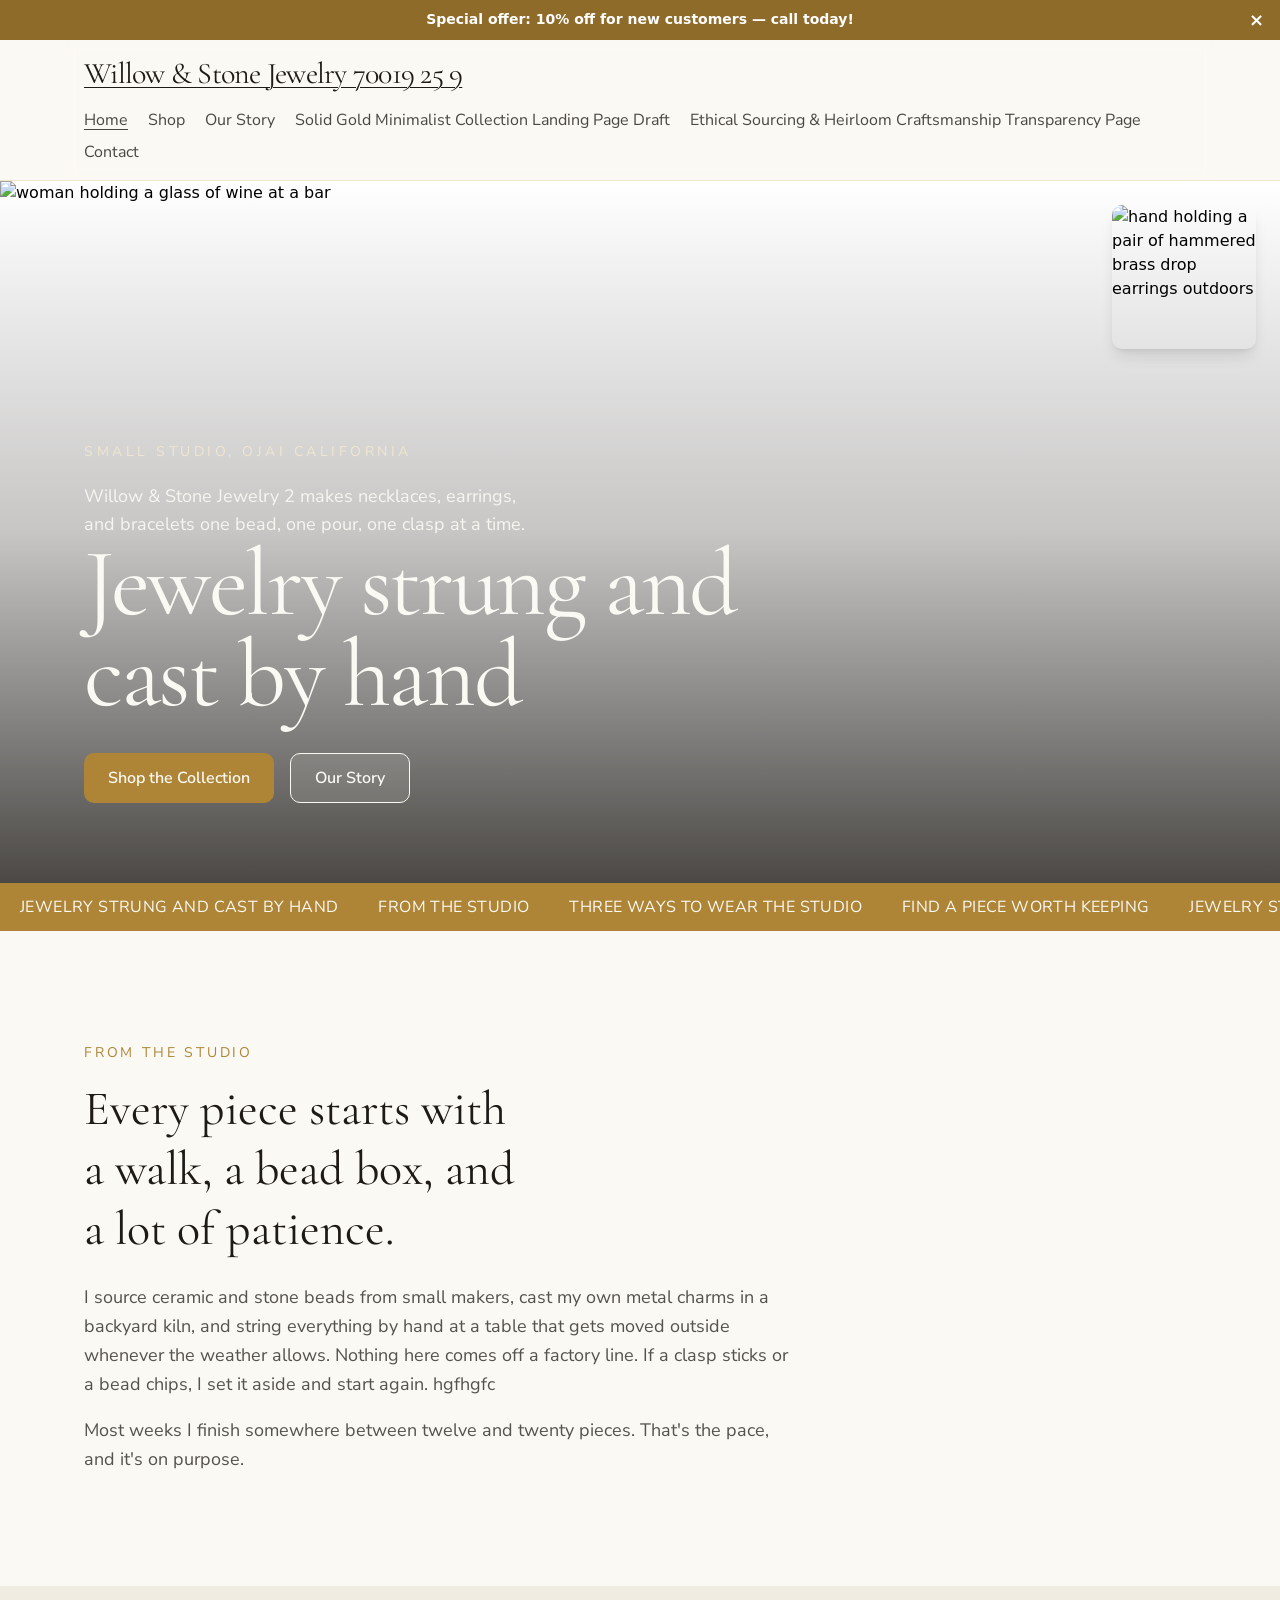
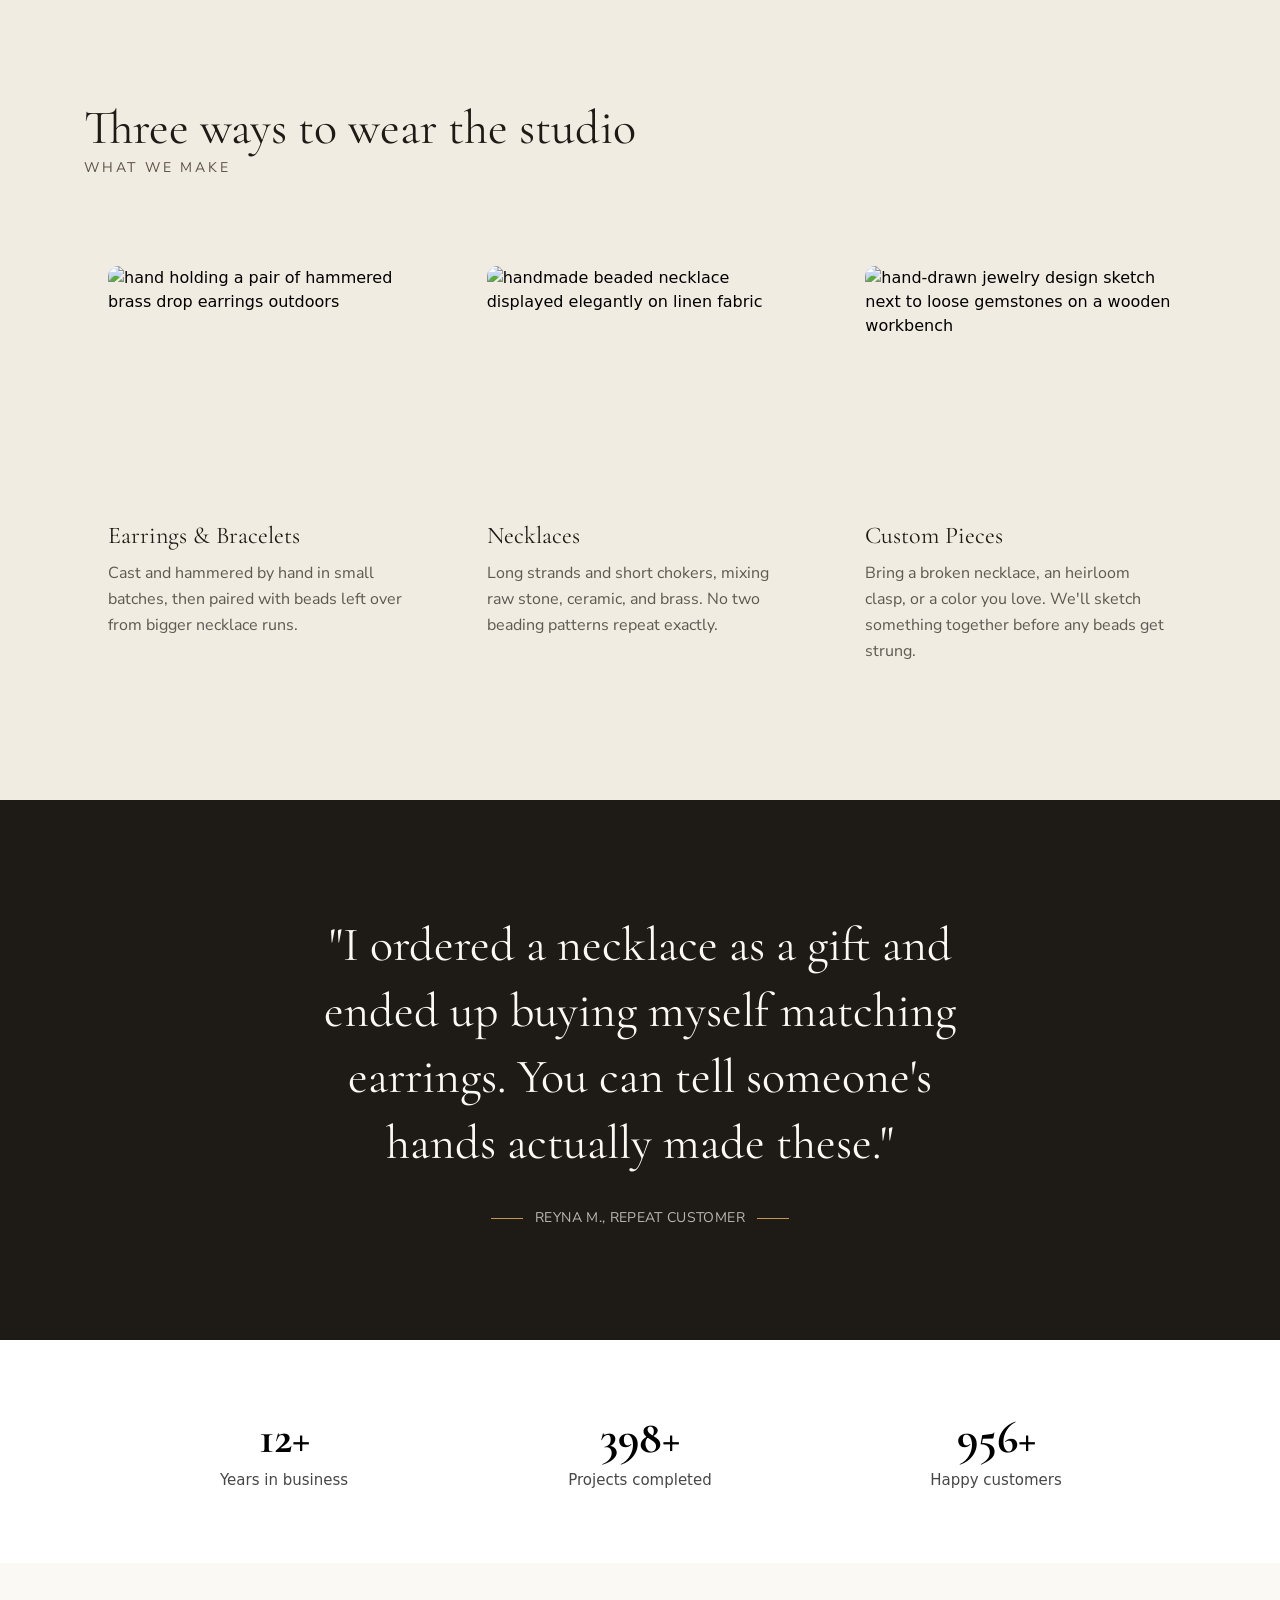
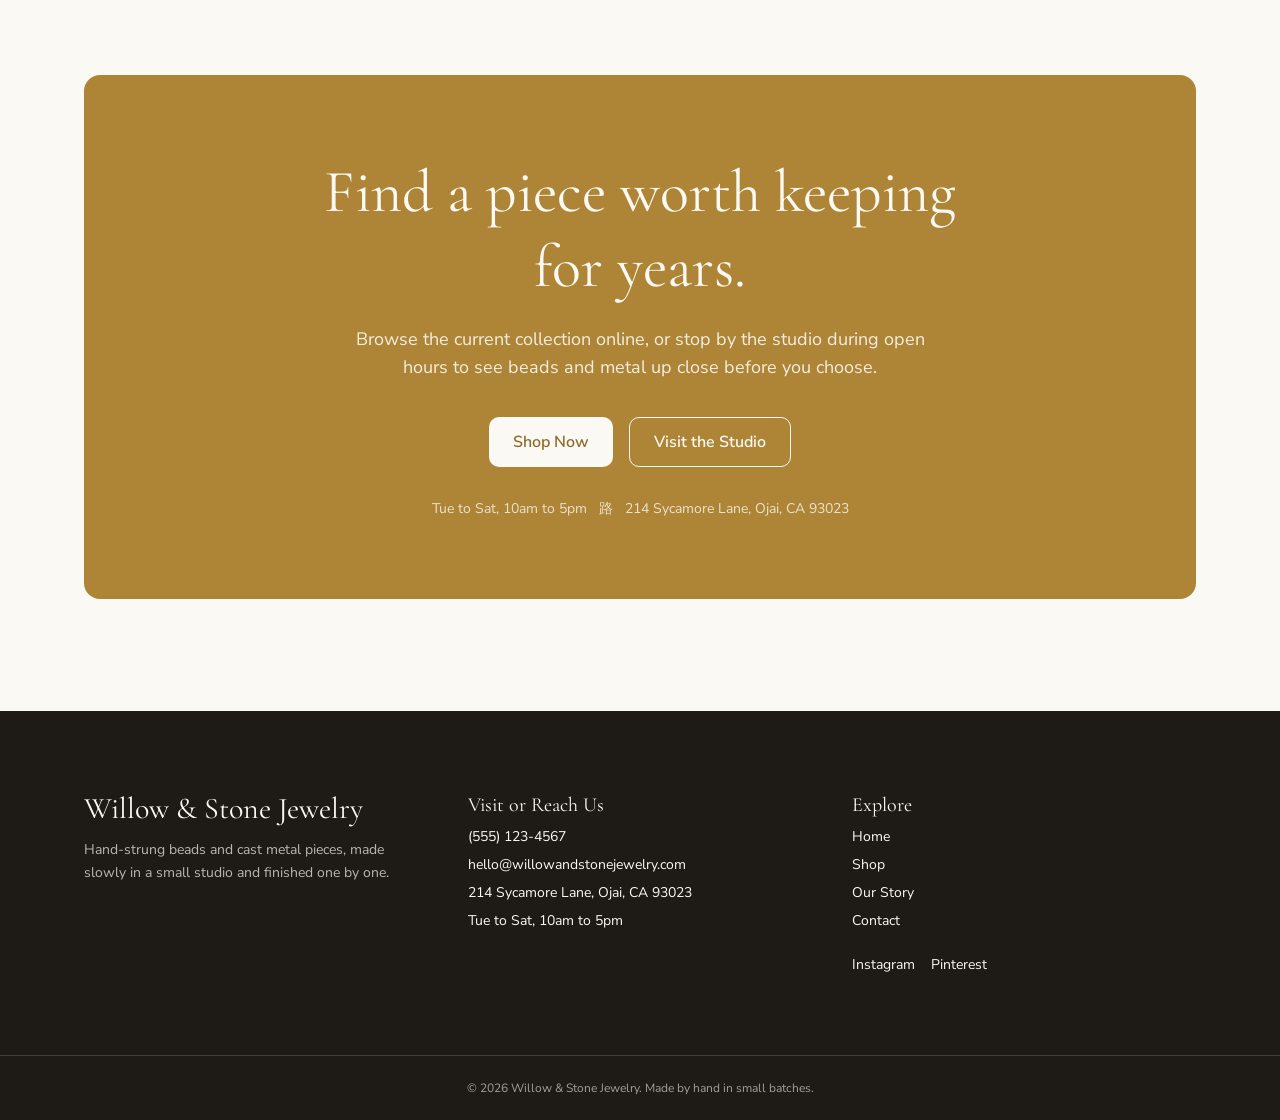
==== commit 054e7f1a: "Update the site via Tibly" ====
--- a/index.html
+++ b/index.html
@@ -20,7 +20,7 @@
 <script>document.addEventListener('input',function(e){var t=e.target;if(!t||t.type!=='range')return;var c=t.closest&&t.closest('.tibly-ba');if(c)c.style.setProperty('--ba',t.value+'%')});document.addEventListener('pointerdown',function(e){var c=e.target.closest&&e.target.closest('.tibly-ba');if(!c||e.button>0)return;e.preventDefault();var inp=c.querySelector('input[type=range]');var set=function(x){var r=c.getBoundingClientRect();if(!r.width)return;var p=Math.max(0,Math.min(100,(x-r.left)*100/r.width));c.style.setProperty('--ba',p+'%');if(inp)inp.value=Math.round(p)};set(e.clientX);var mv=function(ev){set(ev.clientX)};var up=function(){document.removeEventListener('pointermove',mv);document.removeEventListener('pointerup',up);document.removeEventListener('pointercancel',up)};document.addEventListener('pointermove',mv);document.addEventListener('pointerup',up);document.addEventListener('pointercancel',up)});document.addEventListener('click',function(e){var im=e.target.closest&&e.target.closest('[data-lightbox]');if(!im||!(im.currentSrc||im.src))return;e.preventDefault();var o=document.createElement('div');o.className='tibly-lb';var big=document.createElement('img');big.src=im.currentSrc||im.src;big.alt=im.alt||'';o.appendChild(big);o.addEventListener('click',function(){o.remove()});document.addEventListener('keydown',function esc(ev){if(ev.key==='Escape'){o.remove();document.removeEventListener('keydown',esc)}});document.body.appendChild(o)});document.addEventListener('click',function(e){var x=e.target.closest&&e.target.closest('[data-announce-close]');if(!x)return;var b=x.closest('[data-announce]');if(b){b.style.display='none';try{sessionStorage.setItem('tibly-announce','1')}catch(_){}}});addEventListener('DOMContentLoaded',function(){try{if(sessionStorage.getItem('tibly-announce')==='1'){var b=document.querySelector('[data-announce]');if(b)b.style.display='none'}}catch(_){}if('IntersectionObserver' in window&&!matchMedia('(prefers-reduced-motion:reduce)').matches){var els=document.querySelectorAll('[data-count]');if(els.length){var io=new IntersectionObserver(function(es){es.forEach(function(en){if(!en.isIntersecting)return;io.unobserve(en.target);var el=en.target,s=el.textContent||'',m=s.match(/[\d,]*\d(?:\.\d+)?/);if(!m)return;var raw=m[0],num=parseFloat(raw.replace(/,/g,''));if(!isFinite(num))return;var pre=s.slice(0,m.index),post=s.slice(m.index+raw.length),grp=raw.indexOf(',')>=0,dec=(raw.split('.')[1]||'').length,t0=performance.now();requestAnimationFrame(function tick(now){var p=Math.min((now-t0)/1400,1);p=1-Math.pow(1-p,3);var v=(num*p).toFixed(dec);if(grp)v=Number(v).toLocaleString('en-US',{minimumFractionDigits:dec});el.textContent=pre+v+post;if(p<1)requestAnimationFrame(tick)})})},{rootMargin:'0px 0px -10% 0px'});els.forEach(function(el){io.observe(el)})}}var badge=document.querySelector('[data-tibly-open]');if(badge){var src=document.querySelector('[data-tibly-field="hours"]');var txt=(src&&src.textContent||'').toLowerCase();var days=['sun','mon','tue','wed','thu','fri','sat'];var toMin=function(h,mm,ap){h=+h;mm=+(mm||0);if(ap==='pm'&&h!==12)h+=12;if(ap==='am'&&h===12)h=0;return h*60+mm};var spans=[];var re=/(sun|mon|tue|wed|thu|fri|sat|daily|every ?day)[a-z]*\s*(?:[-\u2013\u2014]\s*(sun|mon|tue|wed|thu|fri|sat)[a-z]*)?\s*:?\s*(\d{1,2})(?::(\d{2}))?\s*(am|pm)?\s*[-\u2013\u2014]\s*(\d{1,2})(?::(\d{2}))?\s*(am|pm)?/g,mm;while((mm=re.exec(txt))){var d1=mm[1].slice(0,3),d2=mm[2],ap1=mm[5]||(mm[8]==='pm'&&+mm[3]<=+mm[6]?'am':mm[8]),o=toMin(mm[3],mm[4],ap1),c=toMin(mm[6],mm[7],mm[8]);var from=d1==='dai'||d1==='eve'?0:days.indexOf(d1),to=d2?days.indexOf(d2.slice(0,3)):(d1==='dai'||d1==='eve'?6:from);if(from<0)continue;for(var d=from;;d=(d+1)%7){spans.push([d,o,c]);if(d===to)break}}if(spans.length){var now=new Date(),cur=now.getDay(),min=now.getHours()*60+now.getMinutes();var open=spans.some(function(s){return s[0]===cur&&min>=s[1]&&min<s[2]});badge.textContent=open?(badge.getAttribute('data-open-text')||'Open now'):(badge.getAttribute('data-closed-text')||'Closed now');badge.setAttribute('data-state',open?'open':'closed');badge.hidden=false}}});</script>
 <style>header a[aria-current="page"]:not(:has(img,svg)){text-decoration:underline;text-underline-offset:4px;text-decoration-thickness:1px}</style>
 <style>#nav-open~[class*="peer-checked:"][class*="fixed"]{min-height:100vh;min-height:100dvh}@media (prefers-reduced-motion:no-preference){label[for="nav-open"] span{transition:transform .3s ease,opacity .2s ease}header:has(#nav-open:checked) label[for="nav-open"]:not([aria-label="Close" i]) span:not(:has(span)):nth-of-type(1){transform:translateY(8px) rotate(45deg)}header:has(#nav-open:checked) label[for="nav-open"]:not([aria-label="Close" i]) span:not(:has(span)):nth-of-type(2){opacity:0}header:has(#nav-open:checked) label[for="nav-open"]:not([aria-label="Close" i]) span:not(:has(span)):nth-of-type(3){transform:translateY(-8px) rotate(-45deg)}#nav-open:checked~[class*="peer-checked:"]{animation:tibly-nav-in .25s ease}#nav-open:checked~[class*="peer-checked:"] label[for="nav-open"]{display:inline-block;animation:tibly-x-in .35s ease}@keyframes tibly-nav-in{from{opacity:0;transform:translateY(10px)}}@keyframes tibly-x-in{from{opacity:0;transform:rotate(-90deg) scale(.6)}}}</style>
-<link rel="stylesheet" href="/styles.css?v=571f742b">
+<link rel="stylesheet" href="/styles.css?v=7a0f44b4">
 </head>
 <body>
 <!-- block:header -->
@@ -32,6 +32,8 @@
       <a class="text-ink/80 hover:text-brand-500 transition-colors duration-300" href="/" aria-current="page">Home</a>
       <a class="text-ink/80 hover:text-brand-500 transition-colors duration-300" href="/shop">Shop</a>
       <a class="text-ink/80 hover:text-brand-500 transition-colors duration-300" href="/about">Our Story</a>
+      <a href="/solid-gold-minimalist-jewelry" class="text-ink/80 hover:text-brand-500 transition-colors duration-300">Solid Gold Minimalist Collection Landing Page Draft</a>
+      <a href="/ethically-sourced-handcrafted-jewelry" class="text-ink/80 hover:text-brand-500 transition-colors duration-300">Ethical Sourcing &amp; Heirloom Craftsmanship Transparency Page</a>
       <a class="text-ink/80 hover:text-brand-500 transition-colors duration-300" href="/contact">Contact</a>
      </nav>
     <label for="nav-open" class="md:hidden flex flex-col justify-center gap-1.5 w-8 h-8 cursor-pointer" aria-label="Open menu">
--- a/styles.css
+++ b/styles.css
@@ -1,2 +1,2 @@
 /*! tailwindcss v4.3.2 | MIT License | https://tailwindcss.com */
-@layer properties{@supports (((-webkit-hyphens:none)) and (not (margin-trim:inline))) or ((-moz-orient:inline) and (not (color:rgb(from red r g b)))){*,:before,:after,::backdrop{--tw-rotate-x:initial;--tw-rotate-y:initial;--tw-rotate-z:initial;--tw-skew-x:initial;--tw-skew-y:initial;--tw-space-y-reverse:0;--tw-border-style:solid;--tw-gradient-position:initial;--tw-gradient-from:#0000;--tw-gradient-via:#0000;--tw-gradient-to:#0000;--tw-gradient-stops:initial;--tw-gradient-via-stops:initial;--tw-gradient-from-position:0%;--tw-gradient-via-position:50%;--tw-gradient-to-position:100%;--tw-leading:initial;--tw-font-weight:initial;--tw-tracking:initial;--tw-shadow:0 0 #0000;--tw-shadow-color:initial;--tw-shadow-alpha:100%;--tw-inset-shadow:0 0 #0000;--tw-inset-shadow-color:initial;--tw-inset-shadow-alpha:100%;--tw-ring-color:initial;--tw-ring-shadow:0 0 #0000;--tw-inset-ring-color:initial;--tw-inset-ring-shadow:0 0 #0000;--tw-ring-inset:initial;--tw-ring-offset-width:0px;--tw-ring-offset-color:#fff;--tw-ring-offset-shadow:0 0 #0000;--tw-backdrop-blur:initial;--tw-backdrop-brightness:initial;--tw-backdrop-contrast:initial;--tw-backdrop-grayscale:initial;--tw-backdrop-hue-rotate:initial;--tw-backdrop-invert:initial;--tw-backdrop-opacity:initial;--tw-backdrop-saturate:initial;--tw-backdrop-sepia:initial;--tw-duration:initial;--tw-translate-x:0;--tw-translate-y:0;--tw-translate-z:0}}}@layer theme{:root,:host{--font-sans:ui-sans-serif, system-ui, sans-serif, "Apple Color Emoji", "Segoe UI Emoji", "Segoe UI Symbol", "Noto Color Emoji";--font-mono:ui-monospace, SFMono-Regular, Menlo, Monaco, Consolas, "Liberation Mono", "Courier New", monospace;--color-red-600:oklch(57.7% .245 27.325);--spacing:.25rem;--container-xs:20rem;--container-md:28rem;--container-xl:36rem;--container-2xl:42rem;--container-3xl:48rem;--container-4xl:56rem;--container-6xl:72rem;--container-7xl:80rem;--text-xs:.75rem;--text-xs--line-height:calc(1 / .75);--text-sm:.875rem;--text-sm--line-height:calc(1.25 / .875);--text-base:1rem;--text-base--line-height:calc(1.5 / 1);--text-lg:1.125rem;--text-lg--line-height:calc(1.75 / 1.125);--text-xl:1.25rem;--text-xl--line-height:calc(1.75 / 1.25);--text-2xl:1.5rem;--text-2xl--line-height:calc(2 / 1.5);--text-3xl:1.875rem;--text-3xl--line-height:calc(2.25 / 1.875);--text-4xl:2.25rem;--text-4xl--line-height:calc(2.5 / 2.25);--text-5xl:3rem;--text-5xl--line-height:1;--text-6xl:3.75rem;--text-6xl--line-height:1;--text-7xl:4.5rem;--text-7xl--line-height:1;--text-8xl:6rem;--text-8xl--line-height:1;--font-weight-semibold:600;--tracking-tight:-.025em;--tracking-wide:.025em;--tracking-widest:.1em;--leading-tight:1.25;--leading-snug:1.375;--leading-relaxed:1.625;--radius-sm:4px;--radius-md:6px;--radius-lg:10px;--radius-xl:16px;--default-transition-duration:.15s;--default-transition-timing-function:cubic-bezier(.4, 0, .2, 1);--default-font-family:var(--font-sans);--default-mono-font-family:var(--font-mono);--color-brand-50:#faf7f0;--color-brand-100:#f0e6cf;--color-brand-200:#e2cb9c;--color-brand-300:#d2af6d;--color-brand-400:#c29a4e;--color-brand-500:#ae8536;--color-brand-600:#8f6b2a;--color-brand-700:#705422;--color-brand-800:#533e19;--color-brand-900:#382a11;--color-accent-50:#f4f3f1;--color-accent-100:#e5e2dc;--color-accent-200:#cfc9be;--color-accent-300:#b2a896;--color-accent-400:#948877;--color-accent-500:#766a5b;--color-accent-600:#5d5346;--color-accent-700:#473f35;--color-accent-800:#332c25;--color-accent-900:#211c17;--color-surface:#f1ece1;--color-background:#fbf9f4;--color-ink:#1e1b17;--font-display:"Cormorant Garamond", serif;--font-body:"Nunito Sans", sans-serif}}@layer base{*,:after,:before,::backdrop{box-sizing:border-box;border:0 solid;margin:0;padding:0}::file-selector-button{box-sizing:border-box;border:0 solid;margin:0;padding:0}html,:host{-webkit-text-size-adjust:100%;tab-size:4;line-height:1.5;font-family:var(--default-font-family,ui-sans-serif, system-ui, sans-serif, "Apple Color Emoji", "Segoe UI Emoji", "Segoe UI Symbol", "Noto Color Emoji");font-feature-settings:var(--default-font-feature-settings,normal);font-variation-settings:var(--default-font-variation-settings,normal);-webkit-tap-highlight-color:transparent}hr{height:0;color:inherit;border-top-width:1px}abbr:where([title]){-webkit-text-decoration:underline dotted;text-decoration:underline dotted}h1,h2,h3,h4,h5,h6{font-size:inherit;font-weight:inherit}a{color:inherit;-webkit-text-decoration:inherit;-webkit-text-decoration:inherit;-webkit-text-decoration:inherit;text-decoration:inherit}b,strong{font-weight:bolder}code,kbd,samp,pre{font-family:var(--default-mono-font-family,ui-monospace, SFMono-Regular, Menlo, Monaco, Consolas, "Liberation Mono", "Courier New", monospace);font-feature-settings:var(--default-mono-font-feature-settings,normal);font-variation-settings:var(--default-mono-font-variation-settings,normal);font-size:1em}small{font-size:80%}sub,sup{vertical-align:baseline;font-size:75%;line-height:0;position:relative}sub{bottom:-.25em}sup{top:-.5em}table{text-indent:0;border-color:inherit;border-collapse:collapse}:-moz-focusring{outline:auto}progress{vertical-align:baseline}summary{display:list-item}ol,ul,menu{list-style:none}img,svg,video,canvas,audio,iframe,embed,object{vertical-align:middle;display:block}img,video{max-width:100%;height:auto}button,input,select,optgroup,textarea{font:inherit;font-feature-settings:inherit;font-variation-settings:inherit;letter-spacing:inherit;color:inherit;opacity:1;background-color:#0000;border-radius:0}::file-selector-button{font:inherit;font-feature-settings:inherit;font-variation-settings:inherit;letter-spacing:inherit;color:inherit;opacity:1;background-color:#0000;border-radius:0}:where(select:is([multiple],[size])) optgroup{font-weight:bolder}:where(select:is([multiple],[size])) optgroup option{padding-inline-start:20px}::file-selector-button{margin-inline-end:4px}::placeholder{opacity:1}@supports (not ((-webkit-appearance:-apple-pay-button))) or (contain-intrinsic-size:1px){::placeholder{color:currentColor}@supports (color:color-mix(in lab, red, red)){::placeholder{color:color-mix(in oklab, currentcolor 50%, transparent)}}}textarea{resize:vertical}::-webkit-search-decoration{-webkit-appearance:none}::-webkit-date-and-time-value{min-height:1lh;text-align:inherit}::-webkit-datetime-edit{display:inline-flex}::-webkit-datetime-edit-fields-wrapper{padding:0}::-webkit-datetime-edit{padding-block:0}::-webkit-datetime-edit-year-field{padding-block:0}::-webkit-datetime-edit-month-field{padding-block:0}::-webkit-datetime-edit-day-field{padding-block:0}::-webkit-datetime-edit-hour-field{padding-block:0}::-webkit-datetime-edit-minute-field{padding-block:0}::-webkit-datetime-edit-second-field{padding-block:0}::-webkit-datetime-edit-millisecond-field{padding-block:0}::-webkit-datetime-edit-meridiem-field{padding-block:0}::-webkit-calendar-picker-indicator{line-height:1}:-moz-ui-invalid{box-shadow:none}button,input:where([type=button],[type=reset],[type=submit]){appearance:button}::file-selector-button{appearance:button}::-webkit-inner-spin-button{height:auto}::-webkit-outer-spin-button{height:auto}[hidden]:where(:not([hidden=until-found])){display:none!important}}@layer components{.btn{border-radius:var(--radius-lg);background-color:var(--color-brand-500);padding-inline:calc(var(--spacing) * 6);padding-block:calc(var(--spacing) * 3);font-family:var(--font-body);--tw-font-weight:var(--font-weight-semibold);font-weight:var(--font-weight-semibold);color:var(--color-background);transition-property:color,background-color,border-color,outline-color,text-decoration-color,fill,stroke,--tw-gradient-from,--tw-gradient-via,--tw-gradient-to,opacity,box-shadow,transform,translate,scale,rotate,filter,-webkit-backdrop-filter,backdrop-filter,display,content-visibility,overlay,pointer-events;transition-timing-function:var(--tw-ease,var(--default-transition-timing-function));transition-duration:var(--tw-duration,var(--default-transition-duration));--tw-duration:.3s;justify-content:center;align-items:center;transition-duration:.3s;display:inline-flex}@media (hover:hover){.btn:hover{--tw-translate-y:calc(var(--spacing) * -.5);translate:var(--tw-translate-x) var(--tw-translate-y);background-color:var(--color-brand-600)}}.btn:focus{--tw-ring-shadow:var(--tw-ring-inset,) 0 0 0 calc(2px + var(--tw-ring-offset-width)) var(--tw-ring-color,currentcolor);box-shadow:var(--tw-inset-shadow), var(--tw-inset-ring-shadow), var(--tw-ring-offset-shadow), var(--tw-ring-shadow), var(--tw-shadow);--tw-ring-color:var(--color-brand-300);--tw-outline-style:none;outline-style:none}.btn-secondary{border-radius:var(--radius-lg);border-style:var(--tw-border-style);border-width:1px;border-color:var(--color-brand-500);padding-inline:calc(var(--spacing) * 6);padding-block:calc(var(--spacing) * 3);font-family:var(--font-body);--tw-font-weight:var(--font-weight-semibold);font-weight:var(--font-weight-semibold);color:var(--color-brand-600);transition-property:color,background-color,border-color,outline-color,text-decoration-color,fill,stroke,--tw-gradient-from,--tw-gradient-via,--tw-gradient-to,opacity,box-shadow,transform,translate,scale,rotate,filter,-webkit-backdrop-filter,backdrop-filter,display,content-visibility,overlay,pointer-events;transition-timing-function:var(--tw-ease,var(--default-transition-timing-function));transition-duration:var(--tw-duration,var(--default-transition-duration));--tw-duration:.3s;background-color:#0000;justify-content:center;align-items:center;transition-duration:.3s;display:inline-flex}@media (hover:hover){.btn-secondary:hover{--tw-translate-y:calc(var(--spacing) * -.5);translate:var(--tw-translate-x) var(--tw-translate-y);background-color:var(--color-brand-50)}}.btn-secondary:focus{--tw-ring-shadow:var(--tw-ring-inset,) 0 0 0 calc(2px + var(--tw-ring-offset-width)) var(--tw-ring-color,currentcolor);box-shadow:var(--tw-inset-shadow), var(--tw-inset-ring-shadow), var(--tw-ring-offset-shadow), var(--tw-ring-shadow), var(--tw-shadow);--tw-ring-color:var(--color-brand-300);--tw-outline-style:none;outline-style:none}.card{border-radius:var(--radius-xl);background-color:var(--color-surface);padding:calc(var(--spacing) * 6);transition-property:color,background-color,border-color,outline-color,text-decoration-color,fill,stroke,--tw-gradient-from,--tw-gradient-via,--tw-gradient-to,opacity,box-shadow,transform,translate,scale,rotate,filter,-webkit-backdrop-filter,backdrop-filter,display,content-visibility,overlay,pointer-events;transition-timing-function:var(--tw-ease,var(--default-transition-timing-function));transition-duration:var(--tw-duration,var(--default-transition-duration));--tw-duration:.3s;transition-duration:.3s}@media (hover:hover){.card:hover{--tw-translate-y:calc(var(--spacing) * -1);translate:var(--tw-translate-x) var(--tw-translate-y);--tw-shadow:0 10px 15px -3px var(--tw-shadow-color,#0000001a), 0 4px 6px -4px var(--tw-shadow-color,#0000001a);box-shadow:var(--tw-inset-shadow), var(--tw-inset-ring-shadow), var(--tw-ring-offset-shadow), var(--tw-ring-shadow), var(--tw-shadow)}}}@layer utilities{.sr-only{clip-path:inset(50%);white-space:nowrap;border-width:0;width:1px;height:1px;margin:-1px;padding:0;position:absolute;overflow:hidden}.absolute{position:absolute}.fixed{position:fixed}.relative{position:relative}.sticky{position:sticky}.inset-0{inset:0}.top-0{top:0}.top-4{top:calc(var(--spacing) * 4)}.top-full{top:100%}.right-0{right:0}.right-4{right:calc(var(--spacing) * 4)}.left-0{left:0}.isolate{isolation:isolate}.z-10{z-index:10}.z-30{z-index:30}.z-40{z-index:40}.mx-2{margin-inline:calc(var(--spacing) * 2)}.mx-auto{margin-inline:auto}.mt-4{margin-top:calc(var(--spacing) * 4)}.mt-5{margin-top:calc(var(--spacing) * 5)}.mt-6{margin-top:calc(var(--spacing) * 6)}.mt-8{margin-top:calc(var(--spacing) * 8)}.mt-9{margin-top:calc(var(--spacing) * 9)}.mr-auto{margin-right:auto}.mb-1\.5{margin-bottom:calc(var(--spacing) * 1.5)}.mb-2{margin-bottom:calc(var(--spacing) * 2)}.mb-3{margin-bottom:calc(var(--spacing) * 3)}.mb-4{margin-bottom:calc(var(--spacing) * 4)}.mb-5{margin-bottom:calc(var(--spacing) * 5)}.mb-6{margin-bottom:calc(var(--spacing) * 6)}.mb-8{margin-bottom:calc(var(--spacing) * 8)}.mb-10{margin-bottom:calc(var(--spacing) * 10)}.mb-12{margin-bottom:calc(var(--spacing) * 12)}.mb-14{margin-bottom:calc(var(--spacing) * 14)}.block{display:block}.flex{display:flex}.grid{display:grid}.hidden{display:none}.table{display:table}.aspect-\[4\/3\]{aspect-ratio:4/3}.aspect-\[4\/5\]{aspect-ratio:4/5}.h-0\.5{height:calc(var(--spacing) * .5)}.h-8{height:calc(var(--spacing) * 8)}.h-14{height:calc(var(--spacing) * 14)}.h-16{height:calc(var(--spacing) * 16)}.h-\[78vh\]{height:78vh}.h-full{height:100%}.h-px{height:1px}.h-screen{height:100vh}.min-h-\[420px\]{min-height:420px}.w-6{width:calc(var(--spacing) * 6)}.w-8{width:calc(var(--spacing) * 8)}.w-14{width:calc(var(--spacing) * 14)}.w-16{width:calc(var(--spacing) * 16)}.w-20{width:calc(var(--spacing) * 20)}.w-fit{width:fit-content}.w-full{width:100%}.w-max{width:max-content}.max-w-2xl{max-width:var(--container-2xl)}.max-w-3xl{max-width:var(--container-3xl)}.max-w-4xl{max-width:var(--container-4xl)}.max-w-6xl{max-width:var(--container-6xl)}.max-w-7xl{max-width:var(--container-7xl)}.max-w-md{max-width:var(--container-md)}.max-w-prose{max-width:65ch}.max-w-xl{max-width:var(--container-xl)}.max-w-xs{max-width:var(--container-xs)}.shrink-0{flex-shrink:0}.transform{transform:var(--tw-rotate-x,) var(--tw-rotate-y,) var(--tw-rotate-z,) var(--tw-skew-x,) var(--tw-skew-y,)}.animate-\[scroll_25s_linear_infinite\]{animation:25s linear infinite scroll}.cursor-pointer{cursor:pointer}.grid-cols-1{grid-template-columns:repeat(1,minmax(0,1fr))}.flex-col{flex-direction:column}.flex-wrap{flex-wrap:wrap}.items-center{align-items:center}.items-end{align-items:flex-end}.items-start{align-items:flex-start}.justify-between{justify-content:space-between}.justify-center{justify-content:center}.gap-1{gap:var(--spacing)}.gap-1\.5{gap:calc(var(--spacing) * 1.5)}.gap-2{gap:calc(var(--spacing) * 2)}.gap-3{gap:calc(var(--spacing) * 3)}.gap-4{gap:calc(var(--spacing) * 4)}.gap-5{gap:calc(var(--spacing) * 5)}.gap-6{gap:calc(var(--spacing) * 6)}.gap-10{gap:calc(var(--spacing) * 10)}.gap-12{gap:calc(var(--spacing) * 12)}:where(.space-y-2>:not(:last-child)){--tw-space-y-reverse:0;margin-block-start:calc(calc(var(--spacing) * 2) * var(--tw-space-y-reverse));margin-block-end:calc(calc(var(--spacing) * 2) * calc(1 - var(--tw-space-y-reverse)))}:where(.space-y-3>:not(:last-child)){--tw-space-y-reverse:0;margin-block-start:calc(calc(var(--spacing) * 3) * var(--tw-space-y-reverse));margin-block-end:calc(calc(var(--spacing) * 3) * calc(1 - var(--tw-space-y-reverse)))}:where(.space-y-5>:not(:last-child)){--tw-space-y-reverse:0;margin-block-start:calc(calc(var(--spacing) * 5) * var(--tw-space-y-reverse));margin-block-end:calc(calc(var(--spacing) * 5) * calc(1 - var(--tw-space-y-reverse)))}:where(.space-y-8>:not(:last-child)){--tw-space-y-reverse:0;margin-block-start:calc(calc(var(--spacing) * 8) * var(--tw-space-y-reverse));margin-block-end:calc(calc(var(--spacing) * 8) * calc(1 - var(--tw-space-y-reverse)))}.gap-x-5{column-gap:calc(var(--spacing) * 5)}.gap-y-2{row-gap:calc(var(--spacing) * 2)}.overflow-hidden{overflow:hidden}.overflow-y-auto{overflow-y:auto}.rounded-full{border-radius:3.40282e38px}.rounded-lg{border-radius:var(--radius-lg)}.rounded-xl{border-radius:var(--radius-xl)}.border{border-style:var(--tw-border-style);border-width:1px}.border-t{border-top-style:var(--tw-border-style);border-top-width:1px}.border-b{border-bottom-style:var(--tw-border-style);border-bottom-width:1px}.border-background{border-color:var(--color-background)}.border-background\/15{border-color:#fbf9f426}@supports (color:color-mix(in lab, red, red)){.border-background\/15{border-color:color-mix(in oklab, var(--color-background) 15%, transparent)}}.border-brand-100{border-color:var(--color-brand-100)}.border-brand-200{border-color:var(--color-brand-200)}.bg-background{background-color:var(--color-background)}.bg-background\/10{background-color:#fbf9f41a}@supports (color:color-mix(in lab, red, red)){.bg-background\/10{background-color:color-mix(in oklab, var(--color-background) 10%, transparent)}}.bg-background\/95{background-color:#fbf9f4f2}@supports (color:color-mix(in lab, red, red)){.bg-background\/95{background-color:color-mix(in oklab, var(--color-background) 95%, transparent)}}.bg-brand-400{background-color:var(--color-brand-400)}.bg-brand-500{background-color:var(--color-brand-500)}.bg-ink{background-color:var(--color-ink)}.bg-surface{background-color:var(--color-surface)}.bg-surface\/60{background-color:#f1ece199}@supports (color:color-mix(in lab, red, red)){.bg-surface\/60{background-color:color-mix(in oklab, var(--color-surface) 60%, transparent)}}.bg-gradient-to-t{--tw-gradient-position:to top in oklab;background-image:linear-gradient(var(--tw-gradient-stops))}.from-ink\/80{--tw-gradient-from:#1e1b17cc}@supports (color:color-mix(in lab, red, red)){.from-ink\/80{--tw-gradient-from:color-mix(in oklab, var(--color-ink) 80%, transparent)}}.from-ink\/80{--tw-gradient-stops:var(--tw-gradient-via-stops,var(--tw-gradient-position), var(--tw-gradient-from) var(--tw-gradient-from-position), var(--tw-gradient-to) var(--tw-gradient-to-position))}.via-ink\/25{--tw-gradient-via:#1e1b1740}@supports (color:color-mix(in lab, red, red)){.via-ink\/25{--tw-gradient-via:color-mix(in oklab, var(--color-ink) 25%, transparent)}}.via-ink\/25{--tw-gradient-via-stops:var(--tw-gradient-position), var(--tw-gradient-from) var(--tw-gradient-from-position), var(--tw-gradient-via) var(--tw-gradient-via-position), var(--tw-gradient-to) var(--tw-gradient-to-position);--tw-gradient-stops:var(--tw-gradient-via-stops)}.to-transparent{--tw-gradient-to:transparent;--tw-gradient-stops:var(--tw-gradient-via-stops,var(--tw-gradient-position), var(--tw-gradient-from) var(--tw-gradient-from-position), var(--tw-gradient-to) var(--tw-gradient-to-position))}.object-cover{object-fit:cover}.p-4{padding:calc(var(--spacing) * 4)}.p-6{padding:calc(var(--spacing) * 6)}.px-4{padding-inline:calc(var(--spacing) * 4)}.px-5{padding-inline:calc(var(--spacing) * 5)}.px-6{padding-inline:calc(var(--spacing) * 6)}.py-3{padding-block:calc(var(--spacing) * 3)}.py-4{padding-block:calc(var(--spacing) * 4)}.py-6{padding-block:calc(var(--spacing) * 6)}.py-14{padding-block:calc(var(--spacing) * 14)}.py-16{padding-block:calc(var(--spacing) * 16)}.py-20{padding-block:calc(var(--spacing) * 20)}.pt-5{padding-top:calc(var(--spacing) * 5)}.pt-16{padding-top:calc(var(--spacing) * 16)}.pb-10{padding-bottom:calc(var(--spacing) * 10)}.pb-12{padding-bottom:calc(var(--spacing) * 12)}.pb-20{padding-bottom:calc(var(--spacing) * 20)}.pl-2{padding-left:calc(var(--spacing) * 2)}.text-center{text-align:center}.text-left{text-align:left}.font-body{font-family:var(--font-body)}.font-display{font-family:var(--font-display)}.text-2xl{font-size:var(--text-2xl);line-height:var(--tw-leading,var(--text-2xl--line-height))}.text-3xl{font-size:var(--text-3xl);line-height:var(--tw-leading,var(--text-3xl--line-height))}.text-4xl{font-size:var(--text-4xl);line-height:var(--tw-leading,var(--text-4xl--line-height))}.text-5xl{font-size:var(--text-5xl);line-height:var(--tw-leading,var(--text-5xl--line-height))}.text-6xl{font-size:var(--text-6xl);line-height:var(--tw-leading,var(--text-6xl--line-height))}.text-base{font-size:var(--text-base);line-height:var(--tw-leading,var(--text-base--line-height))}.text-lg{font-size:var(--text-lg);line-height:var(--tw-leading,var(--text-lg--line-height))}.text-sm{font-size:var(--text-sm);line-height:var(--tw-leading,var(--text-sm--line-height))}.text-xl{font-size:var(--text-xl);line-height:var(--tw-leading,var(--text-xl--line-height))}.text-xs{font-size:var(--text-xs);line-height:var(--tw-leading,var(--text-xs--line-height))}.leading-\[0\.95\]{--tw-leading:.95;line-height:.95}.leading-\[1\.05\]{--tw-leading:1.05;line-height:1.05}.leading-none{--tw-leading:1;line-height:1}.leading-relaxed{--tw-leading:var(--leading-relaxed);line-height:var(--leading-relaxed)}.leading-snug{--tw-leading:var(--leading-snug);line-height:var(--leading-snug)}.leading-tight{--tw-leading:var(--leading-tight);line-height:var(--leading-tight)}.font-semibold{--tw-font-weight:var(--font-weight-semibold);font-weight:var(--font-weight-semibold)}.tracking-\[0\.2em\]{--tw-tracking:.2em;letter-spacing:.2em}.tracking-\[0\.25em\]{--tw-tracking:.25em;letter-spacing:.25em}.tracking-tight{--tw-tracking:var(--tracking-tight);letter-spacing:var(--tracking-tight)}.tracking-wide{--tw-tracking:var(--tracking-wide);letter-spacing:var(--tracking-wide)}.tracking-widest{--tw-tracking:var(--tracking-widest);letter-spacing:var(--tracking-widest)}.break-words{overflow-wrap:break-word}.whitespace-nowrap{white-space:nowrap}.text-accent-600{color:var(--color-accent-600)}.text-background{color:var(--color-background)}.text-background\/60{color:#fbf9f499}@supports (color:color-mix(in lab, red, red)){.text-background\/60{color:color-mix(in oklab, var(--color-background) 60%, transparent)}}.text-background\/70{color:#fbf9f4b3}@supports (color:color-mix(in lab, red, red)){.text-background\/70{color:color-mix(in oklab, var(--color-background) 70%, transparent)}}.text-background\/80{color:#fbf9f4cc}@supports (color:color-mix(in lab, red, red)){.text-background\/80{color:color-mix(in oklab, var(--color-background) 80%, transparent)}}.text-background\/90{color:#fbf9f4e6}@supports (color:color-mix(in lab, red, red)){.text-background\/90{color:color-mix(in oklab, var(--color-background) 90%, transparent)}}.text-brand-100{color:var(--color-brand-100)}.text-brand-300{color:var(--color-brand-300)}.text-brand-500{color:var(--color-brand-500)}.text-brand-600{color:var(--color-brand-600)}.text-ink{color:var(--color-ink)}.text-ink\/70{color:#1e1b17b3}@supports (color:color-mix(in lab, red, red)){.text-ink\/70{color:color-mix(in oklab, var(--color-ink) 70%, transparent)}}.text-ink\/75{color:#1e1b17bf}@supports (color:color-mix(in lab, red, red)){.text-ink\/75{color:color-mix(in oklab, var(--color-ink) 75%, transparent)}}.text-ink\/80{color:#1e1b17cc}@supports (color:color-mix(in lab, red, red)){.text-ink\/80{color:color-mix(in oklab, var(--color-ink) 80%, transparent)}}.text-red-600{color:var(--color-red-600)}.uppercase{text-transform:uppercase}.shadow-lg{--tw-shadow:0 10px 15px -3px var(--tw-shadow-color,#0000001a), 0 4px 6px -4px var(--tw-shadow-color,#0000001a);box-shadow:var(--tw-inset-shadow), var(--tw-inset-ring-shadow), var(--tw-ring-offset-shadow), var(--tw-ring-shadow), var(--tw-shadow)}.backdrop-blur{--tw-backdrop-blur:blur(8px);-webkit-backdrop-filter:var(--tw-backdrop-blur,) var(--tw-backdrop-brightness,) var(--tw-backdrop-contrast,) var(--tw-backdrop-grayscale,) var(--tw-backdrop-hue-rotate,) var(--tw-backdrop-invert,) var(--tw-backdrop-opacity,) var(--tw-backdrop-saturate,) var(--tw-backdrop-sepia,);backdrop-filter:var(--tw-backdrop-blur,) var(--tw-backdrop-brightness,) var(--tw-backdrop-contrast,) var(--tw-backdrop-grayscale,) var(--tw-backdrop-hue-rotate,) var(--tw-backdrop-invert,) var(--tw-backdrop-opacity,) var(--tw-backdrop-saturate,) var(--tw-backdrop-sepia,)}.transition-colors{transition-property:color,background-color,border-color,outline-color,text-decoration-color,fill,stroke,--tw-gradient-from,--tw-gradient-via,--tw-gradient-to;transition-timing-function:var(--tw-ease,var(--default-transition-timing-function));transition-duration:var(--tw-duration,var(--default-transition-duration))}.duration-300{--tw-duration:.3s;transition-duration:.3s}.peer-checked\:flex:is(:where(.peer):checked~*){display:flex}.placeholder\:text-ink\/40::placeholder{color:#1e1b1766}@supports (color:color-mix(in lab, red, red)){.placeholder\:text-ink\/40::placeholder{color:color-mix(in oklab, var(--color-ink) 40%, transparent)}}@media (hover:hover){.hover\:bg-background\/10:hover{background-color:#fbf9f41a}@supports (color:color-mix(in lab, red, red)){.hover\:bg-background\/10:hover{background-color:color-mix(in oklab, var(--color-background) 10%, transparent)}}.hover\:bg-background\/20:hover{background-color:#fbf9f433}@supports (color:color-mix(in lab, red, red)){.hover\:bg-background\/20:hover{background-color:color-mix(in oklab, var(--color-background) 20%, transparent)}}.hover\:bg-brand-50:hover{background-color:var(--color-brand-50)}.hover\:text-brand-300:hover{color:var(--color-brand-300)}.hover\:text-brand-500:hover{color:var(--color-brand-500)}}.focus\:ring-2:focus{--tw-ring-shadow:var(--tw-ring-inset,) 0 0 0 calc(2px + var(--tw-ring-offset-width)) var(--tw-ring-color,currentcolor);box-shadow:var(--tw-inset-shadow), var(--tw-inset-ring-shadow), var(--tw-ring-offset-shadow), var(--tw-ring-shadow), var(--tw-shadow)}.focus\:ring-brand-300:focus{--tw-ring-color:var(--color-brand-300)}.focus\:outline-none:focus{--tw-outline-style:none;outline-style:none}@media (min-width:40rem){.sm\:block{display:block}.sm\:h-20{height:calc(var(--spacing) * 20)}.sm\:w-20{width:calc(var(--spacing) * 20)}.sm\:w-auto{width:auto}.sm\:grid-cols-2{grid-template-columns:repeat(2,minmax(0,1fr))}.sm\:p-8{padding:calc(var(--spacing) * 8)}.sm\:px-14{padding-inline:calc(var(--spacing) * 14)}.sm\:py-16{padding-block:calc(var(--spacing) * 16)}.sm\:pb-16{padding-bottom:calc(var(--spacing) * 16)}.sm\:text-3xl{font-size:var(--text-3xl);line-height:var(--tw-leading,var(--text-3xl--line-height))}.sm\:text-5xl{font-size:var(--text-5xl);line-height:var(--tw-leading,var(--text-5xl--line-height))}.sm\:text-6xl{font-size:var(--text-6xl);line-height:var(--tw-leading,var(--text-6xl--line-height))}.sm\:text-base{font-size:var(--text-base);line-height:var(--tw-leading,var(--text-base--line-height))}.sm\:text-lg{font-size:var(--text-lg);line-height:var(--tw-leading,var(--text-lg--line-height))}.sm\:text-sm{font-size:var(--text-sm);line-height:var(--tw-leading,var(--text-sm--line-height))}}@media (min-width:48rem){.md\:top-6{top:calc(var(--spacing) * 6)}.md\:right-6{right:calc(var(--spacing) * 6)}.md\:order-1{order:1}.md\:order-2{order:2}.md\:col-span-5{grid-column:span 5/span 5}.md\:col-span-7{grid-column:span 7/span 7}.md\:mb-16{margin-bottom:calc(var(--spacing) * 16)}.md\:mb-20{margin-bottom:calc(var(--spacing) * 20)}.md\:flex{display:flex}.md\:hidden{display:none}.md\:h-28{height:calc(var(--spacing) * 28)}.md\:w-28{width:calc(var(--spacing) * 28)}.md\:grid-cols-3{grid-template-columns:repeat(3,minmax(0,1fr))}.md\:grid-cols-4{grid-template-columns:repeat(4,minmax(0,1fr))}.md\:grid-cols-12{grid-template-columns:repeat(12,minmax(0,1fr))}.md\:gap-6{gap:calc(var(--spacing) * 6)}.md\:gap-8{gap:calc(var(--spacing) * 8)}.md\:p-8{padding:calc(var(--spacing) * 8)}.md\:p-10{padding:calc(var(--spacing) * 10)}.md\:px-20{padding-inline:calc(var(--spacing) * 20)}.md\:py-20{padding-block:calc(var(--spacing) * 20)}.md\:py-28{padding-block:calc(var(--spacing) * 28)}.md\:py-32{padding-block:calc(var(--spacing) * 32)}.md\:pt-24{padding-top:calc(var(--spacing) * 24)}.md\:pr-8{padding-right:calc(var(--spacing) * 8)}.md\:pb-14{padding-bottom:calc(var(--spacing) * 14)}.md\:pb-20{padding-bottom:calc(var(--spacing) * 20)}.md\:pb-28{padding-bottom:calc(var(--spacing) * 28)}.md\:text-5xl{font-size:var(--text-5xl);line-height:var(--tw-leading,var(--text-5xl--line-height))}.md\:text-6xl{font-size:var(--text-6xl);line-height:var(--tw-leading,var(--text-6xl--line-height))}.md\:text-7xl{font-size:var(--text-7xl);line-height:var(--tw-leading,var(--text-7xl--line-height))}.md\:text-8xl{font-size:var(--text-8xl);line-height:var(--tw-leading,var(--text-8xl--line-height))}}@media (min-width:64rem){.lg\:col-span-2{grid-column:span 2/span 2}.lg\:col-span-3{grid-column:span 3/span 3}.lg\:h-36{height:calc(var(--spacing) * 36)}.lg\:w-36{width:calc(var(--spacing) * 36)}.lg\:grid-cols-5{grid-template-columns:repeat(5,minmax(0,1fr))}.lg\:gap-16{gap:calc(var(--spacing) * 16)}}}[data-tb-bg]{position:relative}.tb-bg{pointer-events:none;position:absolute;inset:0;overflow:hidden}.tb-bg video,.tb-bg img{object-fit:cover;width:100%;height:100%}.tb-bg-tint{background:#000;position:absolute;inset:0}[data-tb-bg]>:not(.tb-bg){z-index:1;position:relative}@media (prefers-reduced-motion:reduce){.tb-bg video{display:none}}@property --tw-rotate-x{syntax:"*";inherits:false}@property --tw-rotate-y{syntax:"*";inherits:false}@property --tw-rotate-z{syntax:"*";inherits:false}@property --tw-skew-x{syntax:"*";inherits:false}@property --tw-skew-y{syntax:"*";inherits:false}@property --tw-space-y-reverse{syntax:"*";inherits:false;initial-value:0}@property --tw-border-style{syntax:"*";inherits:false;initial-value:solid}@property --tw-gradient-position{syntax:"*";inherits:false}@property --tw-gradient-from{syntax:"<color>";inherits:false;initial-value:#0000}@property --tw-gradient-via{syntax:"<color>";inherits:false;initial-value:#0000}@property --tw-gradient-to{syntax:"<color>";inherits:false;initial-value:#0000}@property --tw-gradient-stops{syntax:"*";inherits:false}@property --tw-gradient-via-stops{syntax:"*";inherits:false}@property --tw-gradient-from-position{syntax:"<length-percentage>";inherits:false;initial-value:0%}@property --tw-gradient-via-position{syntax:"<length-percentage>";inherits:false;initial-value:50%}@property --tw-gradient-to-position{syntax:"<length-percentage>";inherits:false;initial-value:100%}@property --tw-leading{syntax:"*";inherits:false}@property --tw-font-weight{syntax:"*";inherits:false}@property --tw-tracking{syntax:"*";inherits:false}@property --tw-shadow{syntax:"*";inherits:false;initial-value:0 0 #0000}@property --tw-shadow-color{syntax:"*";inherits:false}@property --tw-shadow-alpha{syntax:"<percentage>";inherits:false;initial-value:100%}@property --tw-inset-shadow{syntax:"*";inherits:false;initial-value:0 0 #0000}@property --tw-inset-shadow-color{syntax:"*";inherits:false}@property --tw-inset-shadow-alpha{syntax:"<percentage>";inherits:false;initial-value:100%}@property --tw-ring-color{syntax:"*";inherits:false}@property --tw-ring-shadow{syntax:"*";inherits:false;initial-value:0 0 #0000}@property --tw-inset-ring-color{syntax:"*";inherits:false}@property --tw-inset-ring-shadow{syntax:"*";inherits:false;initial-value:0 0 #0000}@property --tw-ring-inset{syntax:"*";inherits:false}@property --tw-ring-offset-width{syntax:"<length>";inherits:false;initial-value:0}@property --tw-ring-offset-color{syntax:"*";inherits:false;initial-value:#fff}@property --tw-ring-offset-shadow{syntax:"*";inherits:false;initial-value:0 0 #0000}@property --tw-backdrop-blur{syntax:"*";inherits:false}@property --tw-backdrop-brightness{syntax:"*";inherits:false}@property --tw-backdrop-contrast{syntax:"*";inherits:false}@property --tw-backdrop-grayscale{syntax:"*";inherits:false}@property --tw-backdrop-hue-rotate{syntax:"*";inherits:false}@property --tw-backdrop-invert{syntax:"*";inherits:false}@property --tw-backdrop-opacity{syntax:"*";inherits:false}@property --tw-backdrop-saturate{syntax:"*";inherits:false}@property --tw-backdrop-sepia{syntax:"*";inherits:false}@property --tw-duration{syntax:"*";inherits:false}@property --tw-translate-x{syntax:"*";inherits:false;initial-value:0}@property --tw-translate-y{syntax:"*";inherits:false;initial-value:0}@property --tw-translate-z{syntax:"*";inherits:false;initial-value:0}+@layer properties{@supports (((-webkit-hyphens:none)) and (not (margin-trim:inline))) or ((-moz-orient:inline) and (not (color:rgb(from red r g b)))){*,:before,:after,::backdrop{--tw-rotate-x:initial;--tw-rotate-y:initial;--tw-rotate-z:initial;--tw-skew-x:initial;--tw-skew-y:initial;--tw-space-y-reverse:0;--tw-border-style:solid;--tw-gradient-position:initial;--tw-gradient-from:#0000;--tw-gradient-via:#0000;--tw-gradient-to:#0000;--tw-gradient-stops:initial;--tw-gradient-via-stops:initial;--tw-gradient-from-position:0%;--tw-gradient-via-position:50%;--tw-gradient-to-position:100%;--tw-leading:initial;--tw-font-weight:initial;--tw-tracking:initial;--tw-shadow:0 0 #0000;--tw-shadow-color:initial;--tw-shadow-alpha:100%;--tw-inset-shadow:0 0 #0000;--tw-inset-shadow-color:initial;--tw-inset-shadow-alpha:100%;--tw-ring-color:initial;--tw-ring-shadow:0 0 #0000;--tw-inset-ring-color:initial;--tw-inset-ring-shadow:0 0 #0000;--tw-ring-inset:initial;--tw-ring-offset-width:0px;--tw-ring-offset-color:#fff;--tw-ring-offset-shadow:0 0 #0000;--tw-backdrop-blur:initial;--tw-backdrop-brightness:initial;--tw-backdrop-contrast:initial;--tw-backdrop-grayscale:initial;--tw-backdrop-hue-rotate:initial;--tw-backdrop-invert:initial;--tw-backdrop-opacity:initial;--tw-backdrop-saturate:initial;--tw-backdrop-sepia:initial;--tw-duration:initial;--tw-translate-x:0;--tw-translate-y:0;--tw-translate-z:0}}}@layer theme{:root,:host{--font-sans:ui-sans-serif, system-ui, sans-serif, "Apple Color Emoji", "Segoe UI Emoji", "Segoe UI Symbol", "Noto Color Emoji";--font-mono:ui-monospace, SFMono-Regular, Menlo, Monaco, Consolas, "Liberation Mono", "Courier New", monospace;--color-red-600:oklch(57.7% .245 27.325);--spacing:.25rem;--container-xs:20rem;--container-md:28rem;--container-xl:36rem;--container-2xl:42rem;--container-3xl:48rem;--container-4xl:56rem;--container-6xl:72rem;--container-7xl:80rem;--text-xs:.75rem;--text-xs--line-height:calc(1 / .75);--text-sm:.875rem;--text-sm--line-height:calc(1.25 / .875);--text-base:1rem;--text-base--line-height:calc(1.5 / 1);--text-lg:1.125rem;--text-lg--line-height:calc(1.75 / 1.125);--text-xl:1.25rem;--text-xl--line-height:calc(1.75 / 1.25);--text-2xl:1.5rem;--text-2xl--line-height:calc(2 / 1.5);--text-3xl:1.875rem;--text-3xl--line-height:calc(2.25 / 1.875);--text-4xl:2.25rem;--text-4xl--line-height:calc(2.5 / 2.25);--text-5xl:3rem;--text-5xl--line-height:1;--text-6xl:3.75rem;--text-6xl--line-height:1;--text-7xl:4.5rem;--text-7xl--line-height:1;--text-8xl:6rem;--text-8xl--line-height:1;--font-weight-semibold:600;--tracking-tight:-.025em;--tracking-wide:.025em;--tracking-widest:.1em;--leading-tight:1.25;--leading-snug:1.375;--leading-relaxed:1.625;--radius-sm:4px;--radius-md:6px;--radius-lg:10px;--radius-xl:16px;--default-transition-duration:.15s;--default-transition-timing-function:cubic-bezier(.4, 0, .2, 1);--default-font-family:var(--font-sans);--default-mono-font-family:var(--font-mono);--color-brand-50:#faf7f0;--color-brand-100:#f0e6cf;--color-brand-200:#e2cb9c;--color-brand-300:#d2af6d;--color-brand-400:#c29a4e;--color-brand-500:#ae8536;--color-brand-600:#8f6b2a;--color-brand-700:#705422;--color-brand-800:#533e19;--color-brand-900:#382a11;--color-accent-50:#f4f3f1;--color-accent-100:#e5e2dc;--color-accent-200:#cfc9be;--color-accent-300:#b2a896;--color-accent-400:#948877;--color-accent-500:#766a5b;--color-accent-600:#5d5346;--color-accent-700:#473f35;--color-accent-800:#332c25;--color-accent-900:#211c17;--color-surface:#f1ece1;--color-background:#fbf9f4;--color-ink:#1e1b17;--font-display:"Cormorant Garamond", serif;--font-body:"Nunito Sans", sans-serif}}@layer base{*,:after,:before,::backdrop{box-sizing:border-box;border:0 solid;margin:0;padding:0}::file-selector-button{box-sizing:border-box;border:0 solid;margin:0;padding:0}html,:host{-webkit-text-size-adjust:100%;tab-size:4;line-height:1.5;font-family:var(--default-font-family,ui-sans-serif, system-ui, sans-serif, "Apple Color Emoji", "Segoe UI Emoji", "Segoe UI Symbol", "Noto Color Emoji");font-feature-settings:var(--default-font-feature-settings,normal);font-variation-settings:var(--default-font-variation-settings,normal);-webkit-tap-highlight-color:transparent}hr{height:0;color:inherit;border-top-width:1px}abbr:where([title]){-webkit-text-decoration:underline dotted;text-decoration:underline dotted}h1,h2,h3,h4,h5,h6{font-size:inherit;font-weight:inherit}a{color:inherit;-webkit-text-decoration:inherit;-webkit-text-decoration:inherit;-webkit-text-decoration:inherit;text-decoration:inherit}b,strong{font-weight:bolder}code,kbd,samp,pre{font-family:var(--default-mono-font-family,ui-monospace, SFMono-Regular, Menlo, Monaco, Consolas, "Liberation Mono", "Courier New", monospace);font-feature-settings:var(--default-mono-font-feature-settings,normal);font-variation-settings:var(--default-mono-font-variation-settings,normal);font-size:1em}small{font-size:80%}sub,sup{vertical-align:baseline;font-size:75%;line-height:0;position:relative}sub{bottom:-.25em}sup{top:-.5em}table{text-indent:0;border-color:inherit;border-collapse:collapse}:-moz-focusring{outline:auto}progress{vertical-align:baseline}summary{display:list-item}ol,ul,menu{list-style:none}img,svg,video,canvas,audio,iframe,embed,object{vertical-align:middle;display:block}img,video{max-width:100%;height:auto}button,input,select,optgroup,textarea{font:inherit;font-feature-settings:inherit;font-variation-settings:inherit;letter-spacing:inherit;color:inherit;opacity:1;background-color:#0000;border-radius:0}::file-selector-button{font:inherit;font-feature-settings:inherit;font-variation-settings:inherit;letter-spacing:inherit;color:inherit;opacity:1;background-color:#0000;border-radius:0}:where(select:is([multiple],[size])) optgroup{font-weight:bolder}:where(select:is([multiple],[size])) optgroup option{padding-inline-start:20px}::file-selector-button{margin-inline-end:4px}::placeholder{opacity:1}@supports (not ((-webkit-appearance:-apple-pay-button))) or (contain-intrinsic-size:1px){::placeholder{color:currentColor}@supports (color:color-mix(in lab, red, red)){::placeholder{color:color-mix(in oklab, currentcolor 50%, transparent)}}}textarea{resize:vertical}::-webkit-search-decoration{-webkit-appearance:none}::-webkit-date-and-time-value{min-height:1lh;text-align:inherit}::-webkit-datetime-edit{display:inline-flex}::-webkit-datetime-edit-fields-wrapper{padding:0}::-webkit-datetime-edit{padding-block:0}::-webkit-datetime-edit-year-field{padding-block:0}::-webkit-datetime-edit-month-field{padding-block:0}::-webkit-datetime-edit-day-field{padding-block:0}::-webkit-datetime-edit-hour-field{padding-block:0}::-webkit-datetime-edit-minute-field{padding-block:0}::-webkit-datetime-edit-second-field{padding-block:0}::-webkit-datetime-edit-millisecond-field{padding-block:0}::-webkit-datetime-edit-meridiem-field{padding-block:0}::-webkit-calendar-picker-indicator{line-height:1}:-moz-ui-invalid{box-shadow:none}button,input:where([type=button],[type=reset],[type=submit]){appearance:button}::file-selector-button{appearance:button}::-webkit-inner-spin-button{height:auto}::-webkit-outer-spin-button{height:auto}[hidden]:where(:not([hidden=until-found])){display:none!important}}@layer components{.btn{border-radius:var(--radius-lg);background-color:var(--color-brand-500);padding-inline:calc(var(--spacing) * 6);padding-block:calc(var(--spacing) * 3);font-family:var(--font-body);--tw-font-weight:var(--font-weight-semibold);font-weight:var(--font-weight-semibold);color:var(--color-background);transition-property:color,background-color,border-color,outline-color,text-decoration-color,fill,stroke,--tw-gradient-from,--tw-gradient-via,--tw-gradient-to,opacity,box-shadow,transform,translate,scale,rotate,filter,-webkit-backdrop-filter,backdrop-filter,display,content-visibility,overlay,pointer-events;transition-timing-function:var(--tw-ease,var(--default-transition-timing-function));transition-duration:var(--tw-duration,var(--default-transition-duration));--tw-duration:.3s;justify-content:center;align-items:center;transition-duration:.3s;display:inline-flex}@media (hover:hover){.btn:hover{--tw-translate-y:calc(var(--spacing) * -.5);translate:var(--tw-translate-x) var(--tw-translate-y);background-color:var(--color-brand-600)}}.btn:focus{--tw-ring-shadow:var(--tw-ring-inset,) 0 0 0 calc(2px + var(--tw-ring-offset-width)) var(--tw-ring-color,currentcolor);box-shadow:var(--tw-inset-shadow), var(--tw-inset-ring-shadow), var(--tw-ring-offset-shadow), var(--tw-ring-shadow), var(--tw-shadow);--tw-ring-color:var(--color-brand-300);--tw-outline-style:none;outline-style:none}.btn-secondary{border-radius:var(--radius-lg);border-style:var(--tw-border-style);border-width:1px;border-color:var(--color-brand-500);padding-inline:calc(var(--spacing) * 6);padding-block:calc(var(--spacing) * 3);font-family:var(--font-body);--tw-font-weight:var(--font-weight-semibold);font-weight:var(--font-weight-semibold);color:var(--color-brand-600);transition-property:color,background-color,border-color,outline-color,text-decoration-color,fill,stroke,--tw-gradient-from,--tw-gradient-via,--tw-gradient-to,opacity,box-shadow,transform,translate,scale,rotate,filter,-webkit-backdrop-filter,backdrop-filter,display,content-visibility,overlay,pointer-events;transition-timing-function:var(--tw-ease,var(--default-transition-timing-function));transition-duration:var(--tw-duration,var(--default-transition-duration));--tw-duration:.3s;background-color:#0000;justify-content:center;align-items:center;transition-duration:.3s;display:inline-flex}@media (hover:hover){.btn-secondary:hover{--tw-translate-y:calc(var(--spacing) * -.5);translate:var(--tw-translate-x) var(--tw-translate-y);background-color:var(--color-brand-50)}}.btn-secondary:focus{--tw-ring-shadow:var(--tw-ring-inset,) 0 0 0 calc(2px + var(--tw-ring-offset-width)) var(--tw-ring-color,currentcolor);box-shadow:var(--tw-inset-shadow), var(--tw-inset-ring-shadow), var(--tw-ring-offset-shadow), var(--tw-ring-shadow), var(--tw-shadow);--tw-ring-color:var(--color-brand-300);--tw-outline-style:none;outline-style:none}.card{border-radius:var(--radius-xl);background-color:var(--color-surface);padding:calc(var(--spacing) * 6);transition-property:color,background-color,border-color,outline-color,text-decoration-color,fill,stroke,--tw-gradient-from,--tw-gradient-via,--tw-gradient-to,opacity,box-shadow,transform,translate,scale,rotate,filter,-webkit-backdrop-filter,backdrop-filter,display,content-visibility,overlay,pointer-events;transition-timing-function:var(--tw-ease,var(--default-transition-timing-function));transition-duration:var(--tw-duration,var(--default-transition-duration));--tw-duration:.3s;transition-duration:.3s}@media (hover:hover){.card:hover{--tw-translate-y:calc(var(--spacing) * -1);translate:var(--tw-translate-x) var(--tw-translate-y);--tw-shadow:0 10px 15px -3px var(--tw-shadow-color,#0000001a), 0 4px 6px -4px var(--tw-shadow-color,#0000001a);box-shadow:var(--tw-inset-shadow), var(--tw-inset-ring-shadow), var(--tw-ring-offset-shadow), var(--tw-ring-shadow), var(--tw-shadow)}}}@layer utilities{.sr-only{clip-path:inset(50%);white-space:nowrap;border-width:0;width:1px;height:1px;margin:-1px;padding:0;position:absolute;overflow:hidden}.absolute{position:absolute}.fixed{position:fixed}.relative{position:relative}.sticky{position:sticky}.inset-0{inset:0}.top-0{top:0}.top-4{top:calc(var(--spacing) * 4)}.top-full{top:100%}.right-0{right:0}.right-4{right:calc(var(--spacing) * 4)}.left-0{left:0}.isolate{isolation:isolate}.z-10{z-index:10}.z-30{z-index:30}.z-40{z-index:40}.mx-2{margin-inline:calc(var(--spacing) * 2)}.mx-auto{margin-inline:auto}.mt-4{margin-top:calc(var(--spacing) * 4)}.mt-5{margin-top:calc(var(--spacing) * 5)}.mt-6{margin-top:calc(var(--spacing) * 6)}.mt-8{margin-top:calc(var(--spacing) * 8)}.mt-9{margin-top:calc(var(--spacing) * 9)}.mr-auto{margin-right:auto}.mb-1\.5{margin-bottom:calc(var(--spacing) * 1.5)}.mb-2{margin-bottom:calc(var(--spacing) * 2)}.mb-3{margin-bottom:calc(var(--spacing) * 3)}.mb-4{margin-bottom:calc(var(--spacing) * 4)}.mb-5{margin-bottom:calc(var(--spacing) * 5)}.mb-6{margin-bottom:calc(var(--spacing) * 6)}.mb-8{margin-bottom:calc(var(--spacing) * 8)}.mb-10{margin-bottom:calc(var(--spacing) * 10)}.mb-12{margin-bottom:calc(var(--spacing) * 12)}.mb-14{margin-bottom:calc(var(--spacing) * 14)}.block{display:block}.flex{display:flex}.grid{display:grid}.hidden{display:none}.table{display:table}.aspect-\[4\/3\]{aspect-ratio:4/3}.aspect-\[4\/5\]{aspect-ratio:4/5}.h-0\.5{height:calc(var(--spacing) * .5)}.h-8{height:calc(var(--spacing) * 8)}.h-14{height:calc(var(--spacing) * 14)}.h-16{height:calc(var(--spacing) * 16)}.h-\[78vh\]{height:78vh}.h-full{height:100%}.h-px{height:1px}.h-screen{height:100vh}.min-h-\[420px\]{min-height:420px}.w-6{width:calc(var(--spacing) * 6)}.w-8{width:calc(var(--spacing) * 8)}.w-14{width:calc(var(--spacing) * 14)}.w-16{width:calc(var(--spacing) * 16)}.w-20{width:calc(var(--spacing) * 20)}.w-fit{width:fit-content}.w-full{width:100%}.w-max{width:max-content}.max-w-2xl{max-width:var(--container-2xl)}.max-w-3xl{max-width:var(--container-3xl)}.max-w-4xl{max-width:var(--container-4xl)}.max-w-6xl{max-width:var(--container-6xl)}.max-w-7xl{max-width:var(--container-7xl)}.max-w-md{max-width:var(--container-md)}.max-w-prose{max-width:65ch}.max-w-xl{max-width:var(--container-xl)}.max-w-xs{max-width:var(--container-xs)}.shrink-0{flex-shrink:0}.transform{transform:var(--tw-rotate-x,) var(--tw-rotate-y,) var(--tw-rotate-z,) var(--tw-skew-x,) var(--tw-skew-y,)}.animate-\[scroll_25s_linear_infinite\]{animation:25s linear infinite scroll}.cursor-pointer{cursor:pointer}.resize{resize:both}.grid-cols-1{grid-template-columns:repeat(1,minmax(0,1fr))}.flex-col{flex-direction:column}.flex-wrap{flex-wrap:wrap}.items-center{align-items:center}.items-end{align-items:flex-end}.items-start{align-items:flex-start}.justify-between{justify-content:space-between}.justify-center{justify-content:center}.gap-1{gap:var(--spacing)}.gap-1\.5{gap:calc(var(--spacing) * 1.5)}.gap-2{gap:calc(var(--spacing) * 2)}.gap-3{gap:calc(var(--spacing) * 3)}.gap-4{gap:calc(var(--spacing) * 4)}.gap-5{gap:calc(var(--spacing) * 5)}.gap-6{gap:calc(var(--spacing) * 6)}.gap-10{gap:calc(var(--spacing) * 10)}.gap-12{gap:calc(var(--spacing) * 12)}:where(.space-y-2>:not(:last-child)){--tw-space-y-reverse:0;margin-block-start:calc(calc(var(--spacing) * 2) * var(--tw-space-y-reverse));margin-block-end:calc(calc(var(--spacing) * 2) * calc(1 - var(--tw-space-y-reverse)))}:where(.space-y-3>:not(:last-child)){--tw-space-y-reverse:0;margin-block-start:calc(calc(var(--spacing) * 3) * var(--tw-space-y-reverse));margin-block-end:calc(calc(var(--spacing) * 3) * calc(1 - var(--tw-space-y-reverse)))}:where(.space-y-5>:not(:last-child)){--tw-space-y-reverse:0;margin-block-start:calc(calc(var(--spacing) * 5) * var(--tw-space-y-reverse));margin-block-end:calc(calc(var(--spacing) * 5) * calc(1 - var(--tw-space-y-reverse)))}:where(.space-y-8>:not(:last-child)){--tw-space-y-reverse:0;margin-block-start:calc(calc(var(--spacing) * 8) * var(--tw-space-y-reverse));margin-block-end:calc(calc(var(--spacing) * 8) * calc(1 - var(--tw-space-y-reverse)))}.gap-x-5{column-gap:calc(var(--spacing) * 5)}.gap-y-2{row-gap:calc(var(--spacing) * 2)}.overflow-hidden{overflow:hidden}.overflow-y-auto{overflow-y:auto}.rounded-full{border-radius:3.40282e38px}.rounded-lg{border-radius:var(--radius-lg)}.rounded-xl{border-radius:var(--radius-xl)}.border{border-style:var(--tw-border-style);border-width:1px}.border-t{border-top-style:var(--tw-border-style);border-top-width:1px}.border-b{border-bottom-style:var(--tw-border-style);border-bottom-width:1px}.border-background{border-color:var(--color-background)}.border-background\/15{border-color:#fbf9f426}@supports (color:color-mix(in lab, red, red)){.border-background\/15{border-color:color-mix(in oklab, var(--color-background) 15%, transparent)}}.border-brand-100{border-color:var(--color-brand-100)}.border-brand-200{border-color:var(--color-brand-200)}.bg-background{background-color:var(--color-background)}.bg-background\/10{background-color:#fbf9f41a}@supports (color:color-mix(in lab, red, red)){.bg-background\/10{background-color:color-mix(in oklab, var(--color-background) 10%, transparent)}}.bg-background\/95{background-color:#fbf9f4f2}@supports (color:color-mix(in lab, red, red)){.bg-background\/95{background-color:color-mix(in oklab, var(--color-background) 95%, transparent)}}.bg-brand-400{background-color:var(--color-brand-400)}.bg-brand-500{background-color:var(--color-brand-500)}.bg-ink{background-color:var(--color-ink)}.bg-surface{background-color:var(--color-surface)}.bg-surface\/60{background-color:#f1ece199}@supports (color:color-mix(in lab, red, red)){.bg-surface\/60{background-color:color-mix(in oklab, var(--color-surface) 60%, transparent)}}.bg-gradient-to-t{--tw-gradient-position:to top in oklab;background-image:linear-gradient(var(--tw-gradient-stops))}.from-ink\/80{--tw-gradient-from:#1e1b17cc}@supports (color:color-mix(in lab, red, red)){.from-ink\/80{--tw-gradient-from:color-mix(in oklab, var(--color-ink) 80%, transparent)}}.from-ink\/80{--tw-gradient-stops:var(--tw-gradient-via-stops,var(--tw-gradient-position), var(--tw-gradient-from) var(--tw-gradient-from-position), var(--tw-gradient-to) var(--tw-gradient-to-position))}.via-ink\/25{--tw-gradient-via:#1e1b1740}@supports (color:color-mix(in lab, red, red)){.via-ink\/25{--tw-gradient-via:color-mix(in oklab, var(--color-ink) 25%, transparent)}}.via-ink\/25{--tw-gradient-via-stops:var(--tw-gradient-position), var(--tw-gradient-from) var(--tw-gradient-from-position), var(--tw-gradient-via) var(--tw-gradient-via-position), var(--tw-gradient-to) var(--tw-gradient-to-position);--tw-gradient-stops:var(--tw-gradient-via-stops)}.to-transparent{--tw-gradient-to:transparent;--tw-gradient-stops:var(--tw-gradient-via-stops,var(--tw-gradient-position), var(--tw-gradient-from) var(--tw-gradient-from-position), var(--tw-gradient-to) var(--tw-gradient-to-position))}.object-cover{object-fit:cover}.p-4{padding:calc(var(--spacing) * 4)}.p-6{padding:calc(var(--spacing) * 6)}.px-4{padding-inline:calc(var(--spacing) * 4)}.px-5{padding-inline:calc(var(--spacing) * 5)}.px-6{padding-inline:calc(var(--spacing) * 6)}.py-3{padding-block:calc(var(--spacing) * 3)}.py-4{padding-block:calc(var(--spacing) * 4)}.py-6{padding-block:calc(var(--spacing) * 6)}.py-14{padding-block:calc(var(--spacing) * 14)}.py-16{padding-block:calc(var(--spacing) * 16)}.py-20{padding-block:calc(var(--spacing) * 20)}.pt-5{padding-top:calc(var(--spacing) * 5)}.pt-16{padding-top:calc(var(--spacing) * 16)}.pb-10{padding-bottom:calc(var(--spacing) * 10)}.pb-12{padding-bottom:calc(var(--spacing) * 12)}.pb-20{padding-bottom:calc(var(--spacing) * 20)}.pl-2{padding-left:calc(var(--spacing) * 2)}.text-center{text-align:center}.text-left{text-align:left}.font-body{font-family:var(--font-body)}.font-display{font-family:var(--font-display)}.text-2xl{font-size:var(--text-2xl);line-height:var(--tw-leading,var(--text-2xl--line-height))}.text-3xl{font-size:var(--text-3xl);line-height:var(--tw-leading,var(--text-3xl--line-height))}.text-4xl{font-size:var(--text-4xl);line-height:var(--tw-leading,var(--text-4xl--line-height))}.text-5xl{font-size:var(--text-5xl);line-height:var(--tw-leading,var(--text-5xl--line-height))}.text-6xl{font-size:var(--text-6xl);line-height:var(--tw-leading,var(--text-6xl--line-height))}.text-base{font-size:var(--text-base);line-height:var(--tw-leading,var(--text-base--line-height))}.text-lg{font-size:var(--text-lg);line-height:var(--tw-leading,var(--text-lg--line-height))}.text-sm{font-size:var(--text-sm);line-height:var(--tw-leading,var(--text-sm--line-height))}.text-xl{font-size:var(--text-xl);line-height:var(--tw-leading,var(--text-xl--line-height))}.text-xs{font-size:var(--text-xs);line-height:var(--tw-leading,var(--text-xs--line-height))}.leading-\[0\.95\]{--tw-leading:.95;line-height:.95}.leading-\[1\.05\]{--tw-leading:1.05;line-height:1.05}.leading-none{--tw-leading:1;line-height:1}.leading-relaxed{--tw-leading:var(--leading-relaxed);line-height:var(--leading-relaxed)}.leading-snug{--tw-leading:var(--leading-snug);line-height:var(--leading-snug)}.leading-tight{--tw-leading:var(--leading-tight);line-height:var(--leading-tight)}.font-semibold{--tw-font-weight:var(--font-weight-semibold);font-weight:var(--font-weight-semibold)}.tracking-\[0\.2em\]{--tw-tracking:.2em;letter-spacing:.2em}.tracking-\[0\.25em\]{--tw-tracking:.25em;letter-spacing:.25em}.tracking-tight{--tw-tracking:var(--tracking-tight);letter-spacing:var(--tracking-tight)}.tracking-wide{--tw-tracking:var(--tracking-wide);letter-spacing:var(--tracking-wide)}.tracking-widest{--tw-tracking:var(--tracking-widest);letter-spacing:var(--tracking-widest)}.break-words{overflow-wrap:break-word}.whitespace-nowrap{white-space:nowrap}.text-accent-600{color:var(--color-accent-600)}.text-background{color:var(--color-background)}.text-background\/60{color:#fbf9f499}@supports (color:color-mix(in lab, red, red)){.text-background\/60{color:color-mix(in oklab, var(--color-background) 60%, transparent)}}.text-background\/70{color:#fbf9f4b3}@supports (color:color-mix(in lab, red, red)){.text-background\/70{color:color-mix(in oklab, var(--color-background) 70%, transparent)}}.text-background\/80{color:#fbf9f4cc}@supports (color:color-mix(in lab, red, red)){.text-background\/80{color:color-mix(in oklab, var(--color-background) 80%, transparent)}}.text-background\/90{color:#fbf9f4e6}@supports (color:color-mix(in lab, red, red)){.text-background\/90{color:color-mix(in oklab, var(--color-background) 90%, transparent)}}.text-brand-100{color:var(--color-brand-100)}.text-brand-300{color:var(--color-brand-300)}.text-brand-500{color:var(--color-brand-500)}.text-brand-600{color:var(--color-brand-600)}.text-ink{color:var(--color-ink)}.text-ink\/70{color:#1e1b17b3}@supports (color:color-mix(in lab, red, red)){.text-ink\/70{color:color-mix(in oklab, var(--color-ink) 70%, transparent)}}.text-ink\/75{color:#1e1b17bf}@supports (color:color-mix(in lab, red, red)){.text-ink\/75{color:color-mix(in oklab, var(--color-ink) 75%, transparent)}}.text-ink\/80{color:#1e1b17cc}@supports (color:color-mix(in lab, red, red)){.text-ink\/80{color:color-mix(in oklab, var(--color-ink) 80%, transparent)}}.text-red-600{color:var(--color-red-600)}.uppercase{text-transform:uppercase}.shadow-lg{--tw-shadow:0 10px 15px -3px var(--tw-shadow-color,#0000001a), 0 4px 6px -4px var(--tw-shadow-color,#0000001a);box-shadow:var(--tw-inset-shadow), var(--tw-inset-ring-shadow), var(--tw-ring-offset-shadow), var(--tw-ring-shadow), var(--tw-shadow)}.backdrop-blur{--tw-backdrop-blur:blur(8px);-webkit-backdrop-filter:var(--tw-backdrop-blur,) var(--tw-backdrop-brightness,) var(--tw-backdrop-contrast,) var(--tw-backdrop-grayscale,) var(--tw-backdrop-hue-rotate,) var(--tw-backdrop-invert,) var(--tw-backdrop-opacity,) var(--tw-backdrop-saturate,) var(--tw-backdrop-sepia,);backdrop-filter:var(--tw-backdrop-blur,) var(--tw-backdrop-brightness,) var(--tw-backdrop-contrast,) var(--tw-backdrop-grayscale,) var(--tw-backdrop-hue-rotate,) var(--tw-backdrop-invert,) var(--tw-backdrop-opacity,) var(--tw-backdrop-saturate,) var(--tw-backdrop-sepia,)}.transition-colors{transition-property:color,background-color,border-color,outline-color,text-decoration-color,fill,stroke,--tw-gradient-from,--tw-gradient-via,--tw-gradient-to;transition-timing-function:var(--tw-ease,var(--default-transition-timing-function));transition-duration:var(--tw-duration,var(--default-transition-duration))}.duration-300{--tw-duration:.3s;transition-duration:.3s}.peer-checked\:flex:is(:where(.peer):checked~*){display:flex}.placeholder\:text-ink\/40::placeholder{color:#1e1b1766}@supports (color:color-mix(in lab, red, red)){.placeholder\:text-ink\/40::placeholder{color:color-mix(in oklab, var(--color-ink) 40%, transparent)}}@media (hover:hover){.hover\:bg-background\/10:hover{background-color:#fbf9f41a}@supports (color:color-mix(in lab, red, red)){.hover\:bg-background\/10:hover{background-color:color-mix(in oklab, var(--color-background) 10%, transparent)}}.hover\:bg-background\/20:hover{background-color:#fbf9f433}@supports (color:color-mix(in lab, red, red)){.hover\:bg-background\/20:hover{background-color:color-mix(in oklab, var(--color-background) 20%, transparent)}}.hover\:bg-brand-50:hover{background-color:var(--color-brand-50)}.hover\:text-brand-300:hover{color:var(--color-brand-300)}.hover\:text-brand-500:hover{color:var(--color-brand-500)}}.focus\:ring-2:focus{--tw-ring-shadow:var(--tw-ring-inset,) 0 0 0 calc(2px + var(--tw-ring-offset-width)) var(--tw-ring-color,currentcolor);box-shadow:var(--tw-inset-shadow), var(--tw-inset-ring-shadow), var(--tw-ring-offset-shadow), var(--tw-ring-shadow), var(--tw-shadow)}.focus\:ring-brand-300:focus{--tw-ring-color:var(--color-brand-300)}.focus\:outline-none:focus{--tw-outline-style:none;outline-style:none}@media (min-width:40rem){.sm\:block{display:block}.sm\:h-20{height:calc(var(--spacing) * 20)}.sm\:w-20{width:calc(var(--spacing) * 20)}.sm\:w-auto{width:auto}.sm\:grid-cols-2{grid-template-columns:repeat(2,minmax(0,1fr))}.sm\:p-8{padding:calc(var(--spacing) * 8)}.sm\:px-14{padding-inline:calc(var(--spacing) * 14)}.sm\:py-16{padding-block:calc(var(--spacing) * 16)}.sm\:pb-16{padding-bottom:calc(var(--spacing) * 16)}.sm\:text-3xl{font-size:var(--text-3xl);line-height:var(--tw-leading,var(--text-3xl--line-height))}.sm\:text-5xl{font-size:var(--text-5xl);line-height:var(--tw-leading,var(--text-5xl--line-height))}.sm\:text-6xl{font-size:var(--text-6xl);line-height:var(--tw-leading,var(--text-6xl--line-height))}.sm\:text-base{font-size:var(--text-base);line-height:var(--tw-leading,var(--text-base--line-height))}.sm\:text-lg{font-size:var(--text-lg);line-height:var(--tw-leading,var(--text-lg--line-height))}.sm\:text-sm{font-size:var(--text-sm);line-height:var(--tw-leading,var(--text-sm--line-height))}}@media (min-width:48rem){.md\:top-6{top:calc(var(--spacing) * 6)}.md\:right-6{right:calc(var(--spacing) * 6)}.md\:order-1{order:1}.md\:order-2{order:2}.md\:col-span-5{grid-column:span 5/span 5}.md\:col-span-7{grid-column:span 7/span 7}.md\:mb-16{margin-bottom:calc(var(--spacing) * 16)}.md\:mb-20{margin-bottom:calc(var(--spacing) * 20)}.md\:flex{display:flex}.md\:hidden{display:none}.md\:h-28{height:calc(var(--spacing) * 28)}.md\:w-28{width:calc(var(--spacing) * 28)}.md\:grid-cols-3{grid-template-columns:repeat(3,minmax(0,1fr))}.md\:grid-cols-4{grid-template-columns:repeat(4,minmax(0,1fr))}.md\:grid-cols-12{grid-template-columns:repeat(12,minmax(0,1fr))}.md\:gap-6{gap:calc(var(--spacing) * 6)}.md\:gap-8{gap:calc(var(--spacing) * 8)}.md\:p-8{padding:calc(var(--spacing) * 8)}.md\:p-10{padding:calc(var(--spacing) * 10)}.md\:px-20{padding-inline:calc(var(--spacing) * 20)}.md\:py-20{padding-block:calc(var(--spacing) * 20)}.md\:py-28{padding-block:calc(var(--spacing) * 28)}.md\:py-32{padding-block:calc(var(--spacing) * 32)}.md\:pt-24{padding-top:calc(var(--spacing) * 24)}.md\:pr-8{padding-right:calc(var(--spacing) * 8)}.md\:pb-14{padding-bottom:calc(var(--spacing) * 14)}.md\:pb-20{padding-bottom:calc(var(--spacing) * 20)}.md\:pb-28{padding-bottom:calc(var(--spacing) * 28)}.md\:text-5xl{font-size:var(--text-5xl);line-height:var(--tw-leading,var(--text-5xl--line-height))}.md\:text-6xl{font-size:var(--text-6xl);line-height:var(--tw-leading,var(--text-6xl--line-height))}.md\:text-7xl{font-size:var(--text-7xl);line-height:var(--tw-leading,var(--text-7xl--line-height))}.md\:text-8xl{font-size:var(--text-8xl);line-height:var(--tw-leading,var(--text-8xl--line-height))}}@media (min-width:64rem){.lg\:col-span-2{grid-column:span 2/span 2}.lg\:col-span-3{grid-column:span 3/span 3}.lg\:h-36{height:calc(var(--spacing) * 36)}.lg\:w-36{width:calc(var(--spacing) * 36)}.lg\:grid-cols-5{grid-template-columns:repeat(5,minmax(0,1fr))}.lg\:gap-16{gap:calc(var(--spacing) * 16)}}}[data-tb-bg]{position:relative}.tb-bg{pointer-events:none;position:absolute;inset:0;overflow:hidden}.tb-bg video,.tb-bg img{object-fit:cover;width:100%;height:100%}.tb-bg-tint{background:#000;position:absolute;inset:0}[data-tb-bg]>:not(.tb-bg){z-index:1;position:relative}@media (prefers-reduced-motion:reduce){.tb-bg video{display:none}}@property --tw-rotate-x{syntax:"*";inherits:false}@property --tw-rotate-y{syntax:"*";inherits:false}@property --tw-rotate-z{syntax:"*";inherits:false}@property --tw-skew-x{syntax:"*";inherits:false}@property --tw-skew-y{syntax:"*";inherits:false}@property --tw-space-y-reverse{syntax:"*";inherits:false;initial-value:0}@property --tw-border-style{syntax:"*";inherits:false;initial-value:solid}@property --tw-gradient-position{syntax:"*";inherits:false}@property --tw-gradient-from{syntax:"<color>";inherits:false;initial-value:#0000}@property --tw-gradient-via{syntax:"<color>";inherits:false;initial-value:#0000}@property --tw-gradient-to{syntax:"<color>";inherits:false;initial-value:#0000}@property --tw-gradient-stops{syntax:"*";inherits:false}@property --tw-gradient-via-stops{syntax:"*";inherits:false}@property --tw-gradient-from-position{syntax:"<length-percentage>";inherits:false;initial-value:0%}@property --tw-gradient-via-position{syntax:"<length-percentage>";inherits:false;initial-value:50%}@property --tw-gradient-to-position{syntax:"<length-percentage>";inherits:false;initial-value:100%}@property --tw-leading{syntax:"*";inherits:false}@property --tw-font-weight{syntax:"*";inherits:false}@property --tw-tracking{syntax:"*";inherits:false}@property --tw-shadow{syntax:"*";inherits:false;initial-value:0 0 #0000}@property --tw-shadow-color{syntax:"*";inherits:false}@property --tw-shadow-alpha{syntax:"<percentage>";inherits:false;initial-value:100%}@property --tw-inset-shadow{syntax:"*";inherits:false;initial-value:0 0 #0000}@property --tw-inset-shadow-color{syntax:"*";inherits:false}@property --tw-inset-shadow-alpha{syntax:"<percentage>";inherits:false;initial-value:100%}@property --tw-ring-color{syntax:"*";inherits:false}@property --tw-ring-shadow{syntax:"*";inherits:false;initial-value:0 0 #0000}@property --tw-inset-ring-color{syntax:"*";inherits:false}@property --tw-inset-ring-shadow{syntax:"*";inherits:false;initial-value:0 0 #0000}@property --tw-ring-inset{syntax:"*";inherits:false}@property --tw-ring-offset-width{syntax:"<length>";inherits:false;initial-value:0}@property --tw-ring-offset-color{syntax:"*";inherits:false;initial-value:#fff}@property --tw-ring-offset-shadow{syntax:"*";inherits:false;initial-value:0 0 #0000}@property --tw-backdrop-blur{syntax:"*";inherits:false}@property --tw-backdrop-brightness{syntax:"*";inherits:false}@property --tw-backdrop-contrast{syntax:"*";inherits:false}@property --tw-backdrop-grayscale{syntax:"*";inherits:false}@property --tw-backdrop-hue-rotate{syntax:"*";inherits:false}@property --tw-backdrop-invert{syntax:"*";inherits:false}@property --tw-backdrop-opacity{syntax:"*";inherits:false}@property --tw-backdrop-saturate{syntax:"*";inherits:false}@property --tw-backdrop-sepia{syntax:"*";inherits:false}@property --tw-duration{syntax:"*";inherits:false}@property --tw-translate-x{syntax:"*";inherits:false;initial-value:0}@property --tw-translate-y{syntax:"*";inherits:false;initial-value:0}@property --tw-translate-z{syntax:"*";inherits:false;initial-value:0}
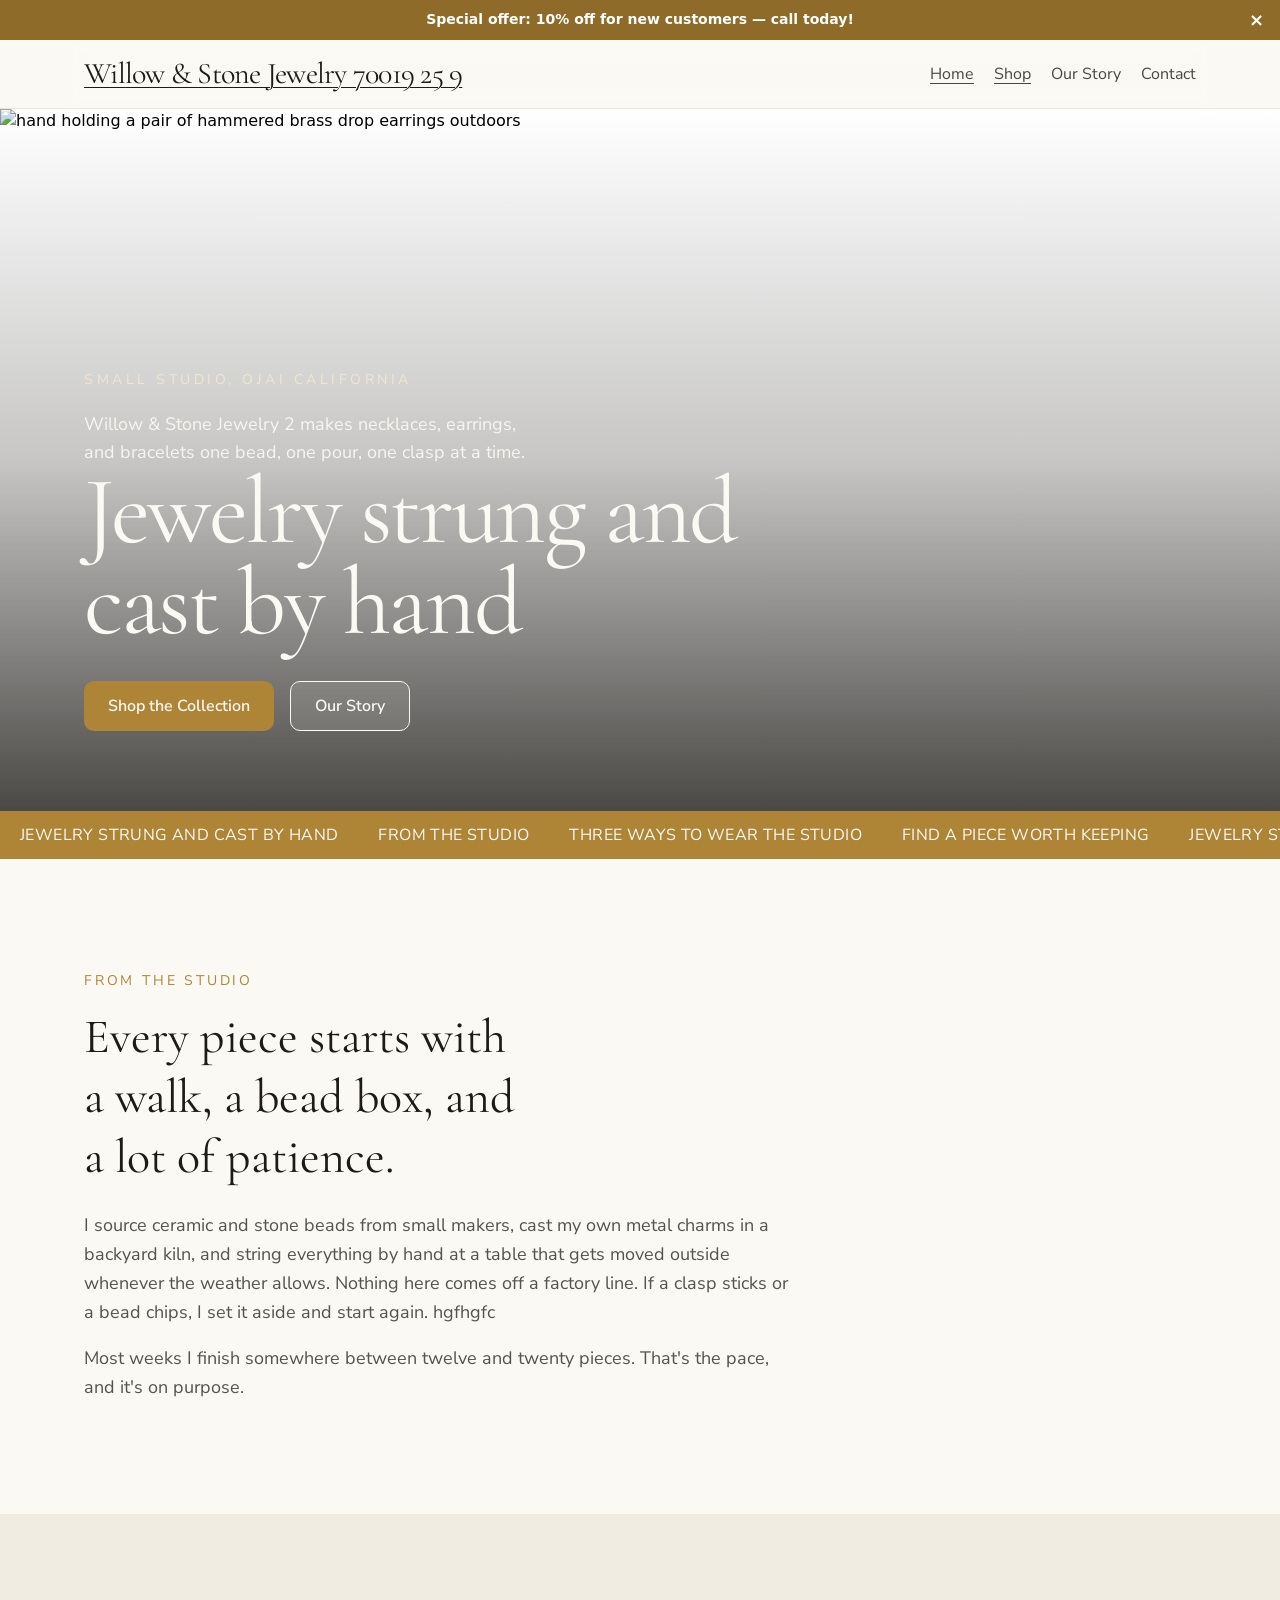
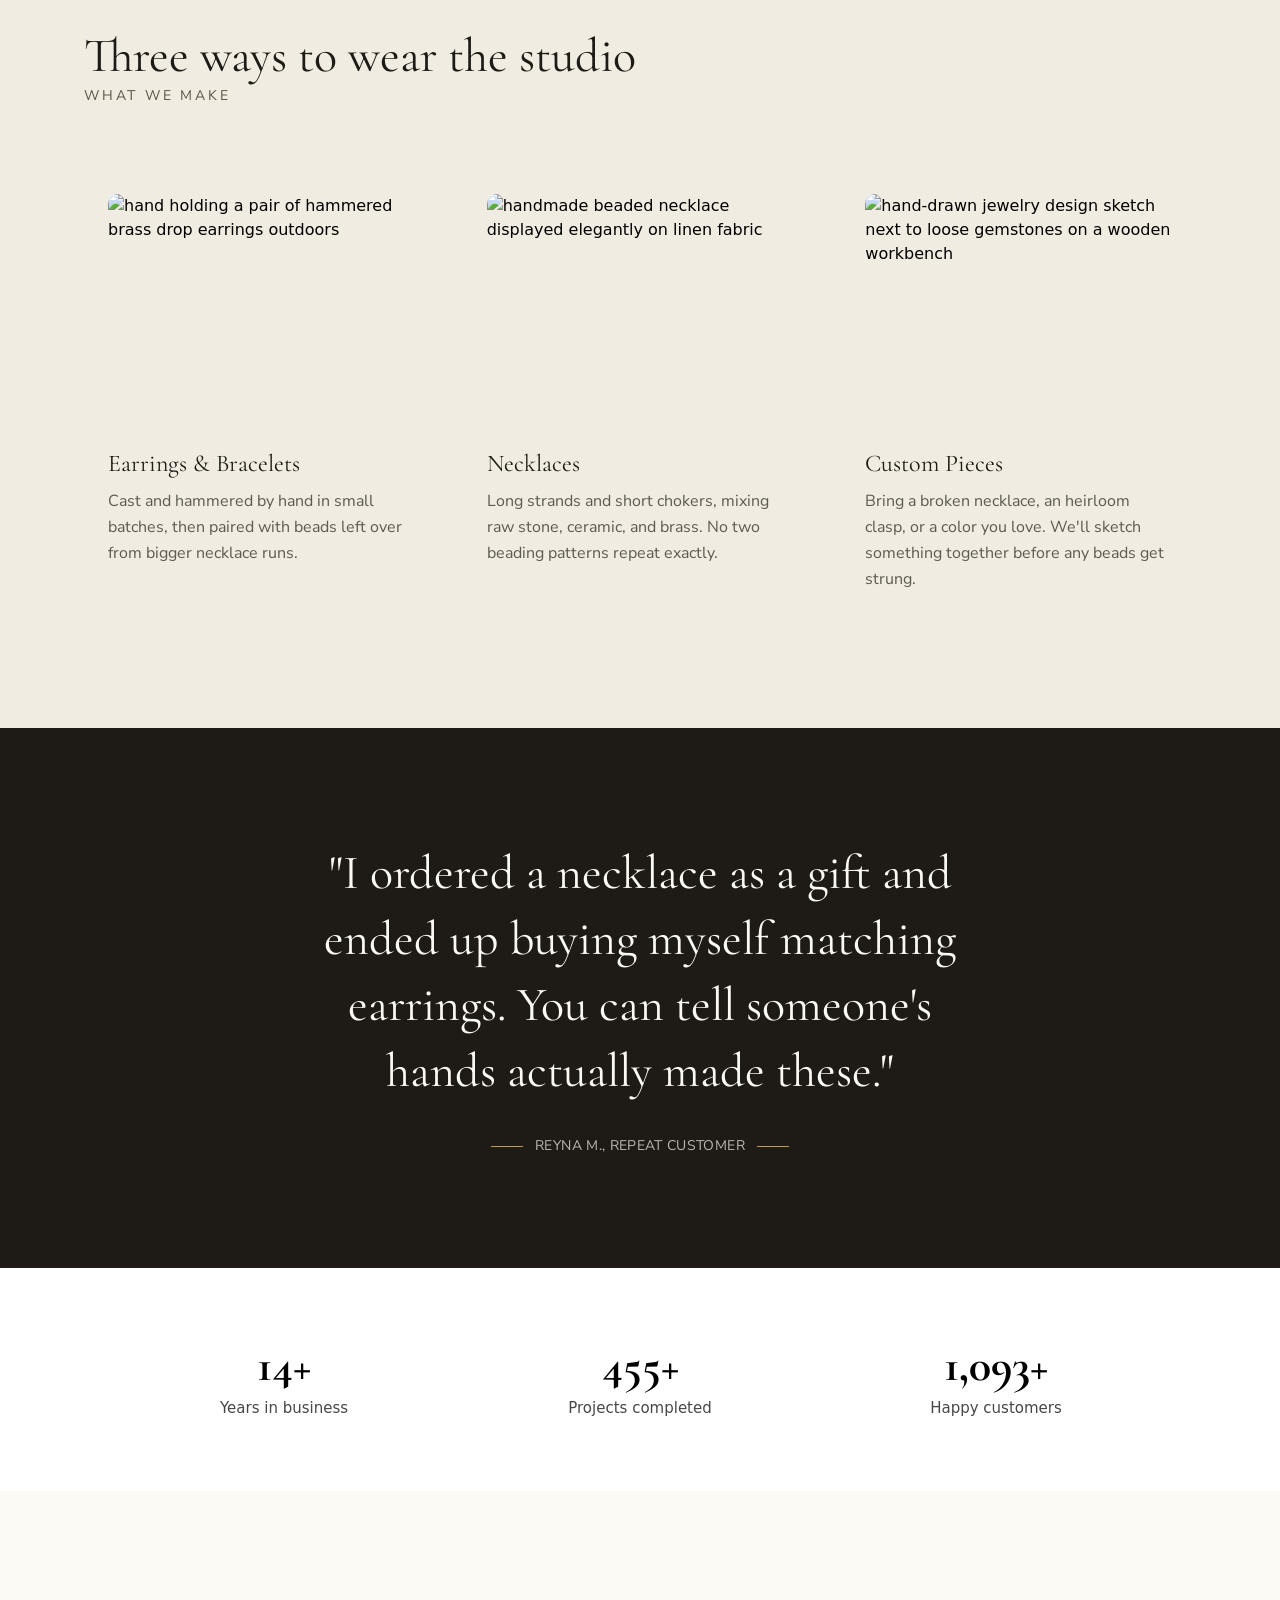
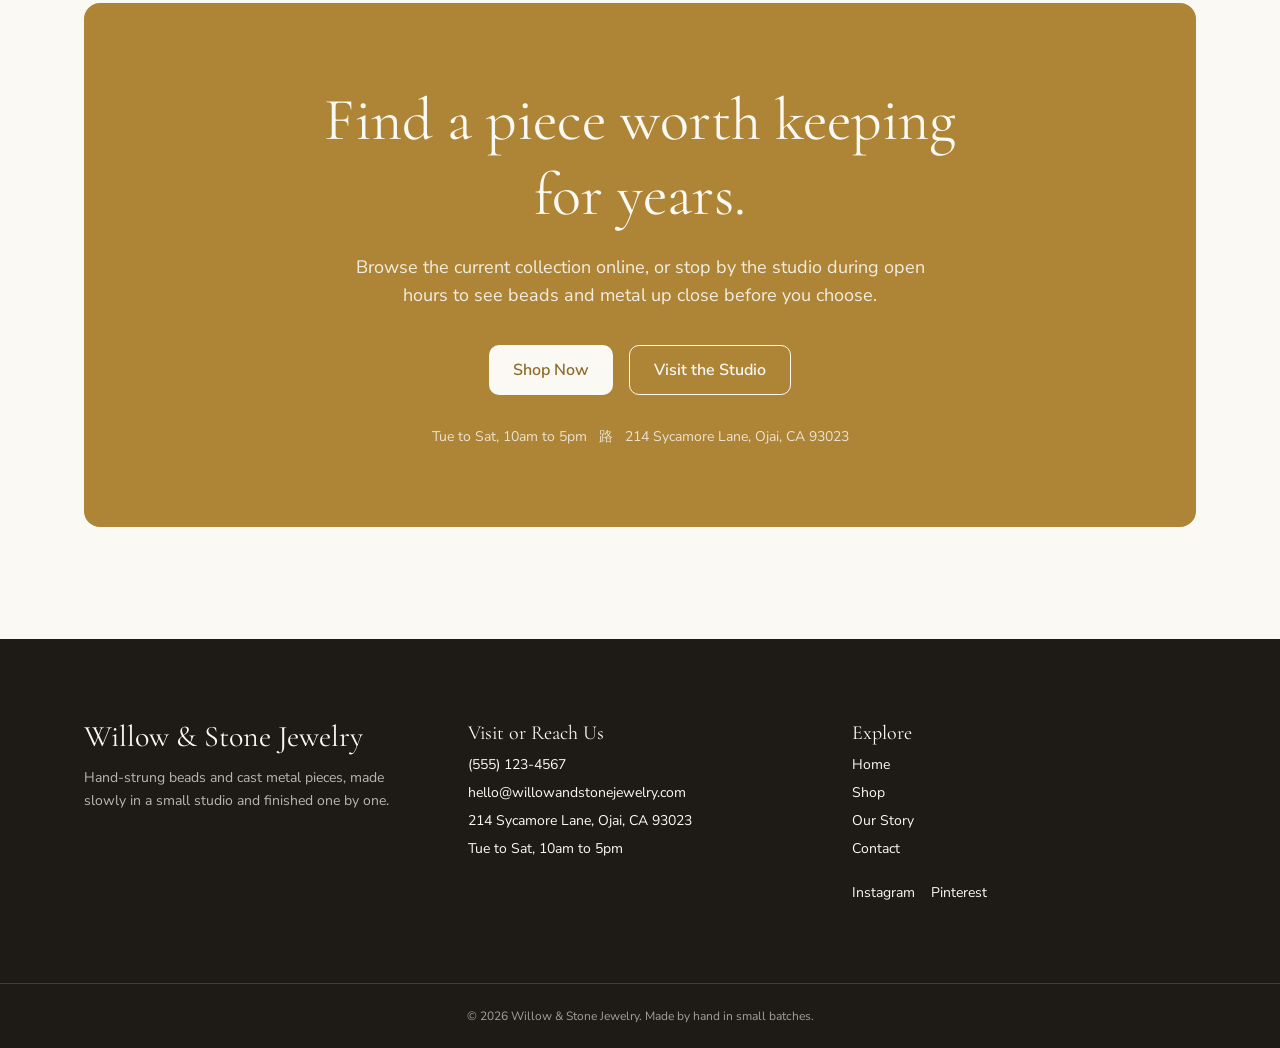
==== commit 97d60e34: "Update the site via Tibly" ====
--- a/index.html
+++ b/index.html
@@ -20,7 +20,7 @@
 <script>document.addEventListener('input',function(e){var t=e.target;if(!t||t.type!=='range')return;var c=t.closest&&t.closest('.tibly-ba');if(c)c.style.setProperty('--ba',t.value+'%')});document.addEventListener('pointerdown',function(e){var c=e.target.closest&&e.target.closest('.tibly-ba');if(!c||e.button>0)return;e.preventDefault();var inp=c.querySelector('input[type=range]');var set=function(x){var r=c.getBoundingClientRect();if(!r.width)return;var p=Math.max(0,Math.min(100,(x-r.left)*100/r.width));c.style.setProperty('--ba',p+'%');if(inp)inp.value=Math.round(p)};set(e.clientX);var mv=function(ev){set(ev.clientX)};var up=function(){document.removeEventListener('pointermove',mv);document.removeEventListener('pointerup',up);document.removeEventListener('pointercancel',up)};document.addEventListener('pointermove',mv);document.addEventListener('pointerup',up);document.addEventListener('pointercancel',up)});document.addEventListener('click',function(e){var im=e.target.closest&&e.target.closest('[data-lightbox]');if(!im||!(im.currentSrc||im.src))return;e.preventDefault();var o=document.createElement('div');o.className='tibly-lb';var big=document.createElement('img');big.src=im.currentSrc||im.src;big.alt=im.alt||'';o.appendChild(big);o.addEventListener('click',function(){o.remove()});document.addEventListener('keydown',function esc(ev){if(ev.key==='Escape'){o.remove();document.removeEventListener('keydown',esc)}});document.body.appendChild(o)});document.addEventListener('click',function(e){var x=e.target.closest&&e.target.closest('[data-announce-close]');if(!x)return;var b=x.closest('[data-announce]');if(b){b.style.display='none';try{sessionStorage.setItem('tibly-announce','1')}catch(_){}}});addEventListener('DOMContentLoaded',function(){try{if(sessionStorage.getItem('tibly-announce')==='1'){var b=document.querySelector('[data-announce]');if(b)b.style.display='none'}}catch(_){}if('IntersectionObserver' in window&&!matchMedia('(prefers-reduced-motion:reduce)').matches){var els=document.querySelectorAll('[data-count]');if(els.length){var io=new IntersectionObserver(function(es){es.forEach(function(en){if(!en.isIntersecting)return;io.unobserve(en.target);var el=en.target,s=el.textContent||'',m=s.match(/[\d,]*\d(?:\.\d+)?/);if(!m)return;var raw=m[0],num=parseFloat(raw.replace(/,/g,''));if(!isFinite(num))return;var pre=s.slice(0,m.index),post=s.slice(m.index+raw.length),grp=raw.indexOf(',')>=0,dec=(raw.split('.')[1]||'').length,t0=performance.now();requestAnimationFrame(function tick(now){var p=Math.min((now-t0)/1400,1);p=1-Math.pow(1-p,3);var v=(num*p).toFixed(dec);if(grp)v=Number(v).toLocaleString('en-US',{minimumFractionDigits:dec});el.textContent=pre+v+post;if(p<1)requestAnimationFrame(tick)})})},{rootMargin:'0px 0px -10% 0px'});els.forEach(function(el){io.observe(el)})}}var badge=document.querySelector('[data-tibly-open]');if(badge){var src=document.querySelector('[data-tibly-field="hours"]');var txt=(src&&src.textContent||'').toLowerCase();var days=['sun','mon','tue','wed','thu','fri','sat'];var toMin=function(h,mm,ap){h=+h;mm=+(mm||0);if(ap==='pm'&&h!==12)h+=12;if(ap==='am'&&h===12)h=0;return h*60+mm};var spans=[];var re=/(sun|mon|tue|wed|thu|fri|sat|daily|every ?day)[a-z]*\s*(?:[-\u2013\u2014]\s*(sun|mon|tue|wed|thu|fri|sat)[a-z]*)?\s*:?\s*(\d{1,2})(?::(\d{2}))?\s*(am|pm)?\s*[-\u2013\u2014]\s*(\d{1,2})(?::(\d{2}))?\s*(am|pm)?/g,mm;while((mm=re.exec(txt))){var d1=mm[1].slice(0,3),d2=mm[2],ap1=mm[5]||(mm[8]==='pm'&&+mm[3]<=+mm[6]?'am':mm[8]),o=toMin(mm[3],mm[4],ap1),c=toMin(mm[6],mm[7],mm[8]);var from=d1==='dai'||d1==='eve'?0:days.indexOf(d1),to=d2?days.indexOf(d2.slice(0,3)):(d1==='dai'||d1==='eve'?6:from);if(from<0)continue;for(var d=from;;d=(d+1)%7){spans.push([d,o,c]);if(d===to)break}}if(spans.length){var now=new Date(),cur=now.getDay(),min=now.getHours()*60+now.getMinutes();var open=spans.some(function(s){return s[0]===cur&&min>=s[1]&&min<s[2]});badge.textContent=open?(badge.getAttribute('data-open-text')||'Open now'):(badge.getAttribute('data-closed-text')||'Closed now');badge.setAttribute('data-state',open?'open':'closed');badge.hidden=false}}});</script>
 <style>header a[aria-current="page"]:not(:has(img,svg)){text-decoration:underline;text-underline-offset:4px;text-decoration-thickness:1px}</style>
 <style>#nav-open~[class*="peer-checked:"][class*="fixed"]{min-height:100vh;min-height:100dvh}@media (prefers-reduced-motion:no-preference){label[for="nav-open"] span{transition:transform .3s ease,opacity .2s ease}header:has(#nav-open:checked) label[for="nav-open"]:not([aria-label="Close" i]) span:not(:has(span)):nth-of-type(1){transform:translateY(8px) rotate(45deg)}header:has(#nav-open:checked) label[for="nav-open"]:not([aria-label="Close" i]) span:not(:has(span)):nth-of-type(2){opacity:0}header:has(#nav-open:checked) label[for="nav-open"]:not([aria-label="Close" i]) span:not(:has(span)):nth-of-type(3){transform:translateY(-8px) rotate(-45deg)}#nav-open:checked~[class*="peer-checked:"]{animation:tibly-nav-in .25s ease}#nav-open:checked~[class*="peer-checked:"] label[for="nav-open"]{display:inline-block;animation:tibly-x-in .35s ease}@keyframes tibly-nav-in{from{opacity:0;transform:translateY(10px)}}@keyframes tibly-x-in{from{opacity:0;transform:rotate(-90deg) scale(.6)}}}</style>
-<link rel="stylesheet" href="/styles.css?v=7a0f44b4">
+<link rel="stylesheet" href="/styles.css?v=b829a747">
 </head>
 <body>
 <!-- block:header -->
@@ -30,10 +30,10 @@
       <span data-tibly-field="business-name">Willow &amp; Stone Jewelry 70019 25 9</span></a>
     <nav class="hidden md:flex flex-wrap items-center gap-x-5 gap-y-2 font-body text-sm sm:text-base">
       <a class="text-ink/80 hover:text-brand-500 transition-colors duration-300" href="/" aria-current="page">Home</a>
-      <a class="text-ink/80 hover:text-brand-500 transition-colors duration-300" href="/shop">Shop</a>
+      <a aria-current="page" class="text-ink/80 hover:text-brand-500 transition-colors duration-300" href="/shop">Shop</a>
       <a class="text-ink/80 hover:text-brand-500 transition-colors duration-300" href="/about">Our Story</a>
-      <a href="/solid-gold-minimalist-jewelry" class="text-ink/80 hover:text-brand-500 transition-colors duration-300">Solid Gold Minimalist Collection Landing Page Draft</a>
-      <a href="/ethically-sourced-handcrafted-jewelry" class="text-ink/80 hover:text-brand-500 transition-colors duration-300">Ethical Sourcing &amp; Heirloom Craftsmanship Transparency Page</a>
+      
+      
       <a class="text-ink/80 hover:text-brand-500 transition-colors duration-300" href="/contact">Contact</a>
      </nav>
     <label for="nav-open" class="md:hidden flex flex-col justify-center gap-1.5 w-8 h-8 cursor-pointer" aria-label="Open menu">
@@ -55,8 +55,8 @@
 <!-- block:image-hero -->
 <section class="relative isolate" data-block="image-hero">
   <div class="relative h-[78vh] min-h-[420px] w-full overflow-hidden">
-    <img loading="lazy" src="https://br-winter-boat-ajcnusyq.storage.c-3.us-east-2.aws.neon.tech/tibly-site-media/sites/66482609-ee65-4fdc-ad52-e82f3af9dee0/4a1ca16857fcdc95789f6226828b130e.jpg" alt="woman holding a glass of wine at a bar" class="h-full w-full object-cover"/>
-    <img loading="lazy" src="https://images.pexels.com/photos/18582528/pexels-photo-18582528.jpeg?auto=compress&amp;cs=tinysrgb&amp;h=650&amp;w=940" alt="hand holding a pair of hammered brass drop earrings outdoors" class="absolute top-4 right-4 md:top-6 md:right-6 w-16 h-16 sm:w-20 sm:h-20 md:w-28 md:h-28 lg:w-36 lg:h-36 object-cover rounded-lg shadow-lg z-10"/>
+    <img loading="lazy" src="https://images.pexels.com/photos/18582528/pexels-photo-18582528.jpeg?auto=compress&amp;cs=tinysrgb&amp;h=650&amp;w=940" alt="hand holding a pair of hammered brass drop earrings outdoors" class="h-full w-full object-cover"/>
+    
     <div class="absolute inset-0 bg-gradient-to-t from-ink/80 via-ink/25 to-transparent"></div>
     <div class="absolute inset-0 flex items-end">
       <div class="mx-auto w-full max-w-6xl px-5 pb-12 sm:pb-16 md:pb-20">
--- a/styles.css
+++ b/styles.css
@@ -1,2 +1,2 @@
 /*! tailwindcss v4.3.2 | MIT License | https://tailwindcss.com */
-@layer properties{@supports (((-webkit-hyphens:none)) and (not (margin-trim:inline))) or ((-moz-orient:inline) and (not (color:rgb(from red r g b)))){*,:before,:after,::backdrop{--tw-rotate-x:initial;--tw-rotate-y:initial;--tw-rotate-z:initial;--tw-skew-x:initial;--tw-skew-y:initial;--tw-space-y-reverse:0;--tw-border-style:solid;--tw-gradient-position:initial;--tw-gradient-from:#0000;--tw-gradient-via:#0000;--tw-gradient-to:#0000;--tw-gradient-stops:initial;--tw-gradient-via-stops:initial;--tw-gradient-from-position:0%;--tw-gradient-via-position:50%;--tw-gradient-to-position:100%;--tw-leading:initial;--tw-font-weight:initial;--tw-tracking:initial;--tw-shadow:0 0 #0000;--tw-shadow-color:initial;--tw-shadow-alpha:100%;--tw-inset-shadow:0 0 #0000;--tw-inset-shadow-color:initial;--tw-inset-shadow-alpha:100%;--tw-ring-color:initial;--tw-ring-shadow:0 0 #0000;--tw-inset-ring-color:initial;--tw-inset-ring-shadow:0 0 #0000;--tw-ring-inset:initial;--tw-ring-offset-width:0px;--tw-ring-offset-color:#fff;--tw-ring-offset-shadow:0 0 #0000;--tw-backdrop-blur:initial;--tw-backdrop-brightness:initial;--tw-backdrop-contrast:initial;--tw-backdrop-grayscale:initial;--tw-backdrop-hue-rotate:initial;--tw-backdrop-invert:initial;--tw-backdrop-opacity:initial;--tw-backdrop-saturate:initial;--tw-backdrop-sepia:initial;--tw-duration:initial;--tw-translate-x:0;--tw-translate-y:0;--tw-translate-z:0}}}@layer theme{:root,:host{--font-sans:ui-sans-serif, system-ui, sans-serif, "Apple Color Emoji", "Segoe UI Emoji", "Segoe UI Symbol", "Noto Color Emoji";--font-mono:ui-monospace, SFMono-Regular, Menlo, Monaco, Consolas, "Liberation Mono", "Courier New", monospace;--color-red-600:oklch(57.7% .245 27.325);--spacing:.25rem;--container-xs:20rem;--container-md:28rem;--container-xl:36rem;--container-2xl:42rem;--container-3xl:48rem;--container-4xl:56rem;--container-6xl:72rem;--container-7xl:80rem;--text-xs:.75rem;--text-xs--line-height:calc(1 / .75);--text-sm:.875rem;--text-sm--line-height:calc(1.25 / .875);--text-base:1rem;--text-base--line-height:calc(1.5 / 1);--text-lg:1.125rem;--text-lg--line-height:calc(1.75 / 1.125);--text-xl:1.25rem;--text-xl--line-height:calc(1.75 / 1.25);--text-2xl:1.5rem;--text-2xl--line-height:calc(2 / 1.5);--text-3xl:1.875rem;--text-3xl--line-height:calc(2.25 / 1.875);--text-4xl:2.25rem;--text-4xl--line-height:calc(2.5 / 2.25);--text-5xl:3rem;--text-5xl--line-height:1;--text-6xl:3.75rem;--text-6xl--line-height:1;--text-7xl:4.5rem;--text-7xl--line-height:1;--text-8xl:6rem;--text-8xl--line-height:1;--font-weight-semibold:600;--tracking-tight:-.025em;--tracking-wide:.025em;--tracking-widest:.1em;--leading-tight:1.25;--leading-snug:1.375;--leading-relaxed:1.625;--radius-sm:4px;--radius-md:6px;--radius-lg:10px;--radius-xl:16px;--default-transition-duration:.15s;--default-transition-timing-function:cubic-bezier(.4, 0, .2, 1);--default-font-family:var(--font-sans);--default-mono-font-family:var(--font-mono);--color-brand-50:#faf7f0;--color-brand-100:#f0e6cf;--color-brand-200:#e2cb9c;--color-brand-300:#d2af6d;--color-brand-400:#c29a4e;--color-brand-500:#ae8536;--color-brand-600:#8f6b2a;--color-brand-700:#705422;--color-brand-800:#533e19;--color-brand-900:#382a11;--color-accent-50:#f4f3f1;--color-accent-100:#e5e2dc;--color-accent-200:#cfc9be;--color-accent-300:#b2a896;--color-accent-400:#948877;--color-accent-500:#766a5b;--color-accent-600:#5d5346;--color-accent-700:#473f35;--color-accent-800:#332c25;--color-accent-900:#211c17;--color-surface:#f1ece1;--color-background:#fbf9f4;--color-ink:#1e1b17;--font-display:"Cormorant Garamond", serif;--font-body:"Nunito Sans", sans-serif}}@layer base{*,:after,:before,::backdrop{box-sizing:border-box;border:0 solid;margin:0;padding:0}::file-selector-button{box-sizing:border-box;border:0 solid;margin:0;padding:0}html,:host{-webkit-text-size-adjust:100%;tab-size:4;line-height:1.5;font-family:var(--default-font-family,ui-sans-serif, system-ui, sans-serif, "Apple Color Emoji", "Segoe UI Emoji", "Segoe UI Symbol", "Noto Color Emoji");font-feature-settings:var(--default-font-feature-settings,normal);font-variation-settings:var(--default-font-variation-settings,normal);-webkit-tap-highlight-color:transparent}hr{height:0;color:inherit;border-top-width:1px}abbr:where([title]){-webkit-text-decoration:underline dotted;text-decoration:underline dotted}h1,h2,h3,h4,h5,h6{font-size:inherit;font-weight:inherit}a{color:inherit;-webkit-text-decoration:inherit;-webkit-text-decoration:inherit;-webkit-text-decoration:inherit;text-decoration:inherit}b,strong{font-weight:bolder}code,kbd,samp,pre{font-family:var(--default-mono-font-family,ui-monospace, SFMono-Regular, Menlo, Monaco, Consolas, "Liberation Mono", "Courier New", monospace);font-feature-settings:var(--default-mono-font-feature-settings,normal);font-variation-settings:var(--default-mono-font-variation-settings,normal);font-size:1em}small{font-size:80%}sub,sup{vertical-align:baseline;font-size:75%;line-height:0;position:relative}sub{bottom:-.25em}sup{top:-.5em}table{text-indent:0;border-color:inherit;border-collapse:collapse}:-moz-focusring{outline:auto}progress{vertical-align:baseline}summary{display:list-item}ol,ul,menu{list-style:none}img,svg,video,canvas,audio,iframe,embed,object{vertical-align:middle;display:block}img,video{max-width:100%;height:auto}button,input,select,optgroup,textarea{font:inherit;font-feature-settings:inherit;font-variation-settings:inherit;letter-spacing:inherit;color:inherit;opacity:1;background-color:#0000;border-radius:0}::file-selector-button{font:inherit;font-feature-settings:inherit;font-variation-settings:inherit;letter-spacing:inherit;color:inherit;opacity:1;background-color:#0000;border-radius:0}:where(select:is([multiple],[size])) optgroup{font-weight:bolder}:where(select:is([multiple],[size])) optgroup option{padding-inline-start:20px}::file-selector-button{margin-inline-end:4px}::placeholder{opacity:1}@supports (not ((-webkit-appearance:-apple-pay-button))) or (contain-intrinsic-size:1px){::placeholder{color:currentColor}@supports (color:color-mix(in lab, red, red)){::placeholder{color:color-mix(in oklab, currentcolor 50%, transparent)}}}textarea{resize:vertical}::-webkit-search-decoration{-webkit-appearance:none}::-webkit-date-and-time-value{min-height:1lh;text-align:inherit}::-webkit-datetime-edit{display:inline-flex}::-webkit-datetime-edit-fields-wrapper{padding:0}::-webkit-datetime-edit{padding-block:0}::-webkit-datetime-edit-year-field{padding-block:0}::-webkit-datetime-edit-month-field{padding-block:0}::-webkit-datetime-edit-day-field{padding-block:0}::-webkit-datetime-edit-hour-field{padding-block:0}::-webkit-datetime-edit-minute-field{padding-block:0}::-webkit-datetime-edit-second-field{padding-block:0}::-webkit-datetime-edit-millisecond-field{padding-block:0}::-webkit-datetime-edit-meridiem-field{padding-block:0}::-webkit-calendar-picker-indicator{line-height:1}:-moz-ui-invalid{box-shadow:none}button,input:where([type=button],[type=reset],[type=submit]){appearance:button}::file-selector-button{appearance:button}::-webkit-inner-spin-button{height:auto}::-webkit-outer-spin-button{height:auto}[hidden]:where(:not([hidden=until-found])){display:none!important}}@layer components{.btn{border-radius:var(--radius-lg);background-color:var(--color-brand-500);padding-inline:calc(var(--spacing) * 6);padding-block:calc(var(--spacing) * 3);font-family:var(--font-body);--tw-font-weight:var(--font-weight-semibold);font-weight:var(--font-weight-semibold);color:var(--color-background);transition-property:color,background-color,border-color,outline-color,text-decoration-color,fill,stroke,--tw-gradient-from,--tw-gradient-via,--tw-gradient-to,opacity,box-shadow,transform,translate,scale,rotate,filter,-webkit-backdrop-filter,backdrop-filter,display,content-visibility,overlay,pointer-events;transition-timing-function:var(--tw-ease,var(--default-transition-timing-function));transition-duration:var(--tw-duration,var(--default-transition-duration));--tw-duration:.3s;justify-content:center;align-items:center;transition-duration:.3s;display:inline-flex}@media (hover:hover){.btn:hover{--tw-translate-y:calc(var(--spacing) * -.5);translate:var(--tw-translate-x) var(--tw-translate-y);background-color:var(--color-brand-600)}}.btn:focus{--tw-ring-shadow:var(--tw-ring-inset,) 0 0 0 calc(2px + var(--tw-ring-offset-width)) var(--tw-ring-color,currentcolor);box-shadow:var(--tw-inset-shadow), var(--tw-inset-ring-shadow), var(--tw-ring-offset-shadow), var(--tw-ring-shadow), var(--tw-shadow);--tw-ring-color:var(--color-brand-300);--tw-outline-style:none;outline-style:none}.btn-secondary{border-radius:var(--radius-lg);border-style:var(--tw-border-style);border-width:1px;border-color:var(--color-brand-500);padding-inline:calc(var(--spacing) * 6);padding-block:calc(var(--spacing) * 3);font-family:var(--font-body);--tw-font-weight:var(--font-weight-semibold);font-weight:var(--font-weight-semibold);color:var(--color-brand-600);transition-property:color,background-color,border-color,outline-color,text-decoration-color,fill,stroke,--tw-gradient-from,--tw-gradient-via,--tw-gradient-to,opacity,box-shadow,transform,translate,scale,rotate,filter,-webkit-backdrop-filter,backdrop-filter,display,content-visibility,overlay,pointer-events;transition-timing-function:var(--tw-ease,var(--default-transition-timing-function));transition-duration:var(--tw-duration,var(--default-transition-duration));--tw-duration:.3s;background-color:#0000;justify-content:center;align-items:center;transition-duration:.3s;display:inline-flex}@media (hover:hover){.btn-secondary:hover{--tw-translate-y:calc(var(--spacing) * -.5);translate:var(--tw-translate-x) var(--tw-translate-y);background-color:var(--color-brand-50)}}.btn-secondary:focus{--tw-ring-shadow:var(--tw-ring-inset,) 0 0 0 calc(2px + var(--tw-ring-offset-width)) var(--tw-ring-color,currentcolor);box-shadow:var(--tw-inset-shadow), var(--tw-inset-ring-shadow), var(--tw-ring-offset-shadow), var(--tw-ring-shadow), var(--tw-shadow);--tw-ring-color:var(--color-brand-300);--tw-outline-style:none;outline-style:none}.card{border-radius:var(--radius-xl);background-color:var(--color-surface);padding:calc(var(--spacing) * 6);transition-property:color,background-color,border-color,outline-color,text-decoration-color,fill,stroke,--tw-gradient-from,--tw-gradient-via,--tw-gradient-to,opacity,box-shadow,transform,translate,scale,rotate,filter,-webkit-backdrop-filter,backdrop-filter,display,content-visibility,overlay,pointer-events;transition-timing-function:var(--tw-ease,var(--default-transition-timing-function));transition-duration:var(--tw-duration,var(--default-transition-duration));--tw-duration:.3s;transition-duration:.3s}@media (hover:hover){.card:hover{--tw-translate-y:calc(var(--spacing) * -1);translate:var(--tw-translate-x) var(--tw-translate-y);--tw-shadow:0 10px 15px -3px var(--tw-shadow-color,#0000001a), 0 4px 6px -4px var(--tw-shadow-color,#0000001a);box-shadow:var(--tw-inset-shadow), var(--tw-inset-ring-shadow), var(--tw-ring-offset-shadow), var(--tw-ring-shadow), var(--tw-shadow)}}}@layer utilities{.sr-only{clip-path:inset(50%);white-space:nowrap;border-width:0;width:1px;height:1px;margin:-1px;padding:0;position:absolute;overflow:hidden}.absolute{position:absolute}.fixed{position:fixed}.relative{position:relative}.sticky{position:sticky}.inset-0{inset:0}.top-0{top:0}.top-4{top:calc(var(--spacing) * 4)}.top-full{top:100%}.right-0{right:0}.right-4{right:calc(var(--spacing) * 4)}.left-0{left:0}.isolate{isolation:isolate}.z-10{z-index:10}.z-30{z-index:30}.z-40{z-index:40}.mx-2{margin-inline:calc(var(--spacing) * 2)}.mx-auto{margin-inline:auto}.mt-4{margin-top:calc(var(--spacing) * 4)}.mt-5{margin-top:calc(var(--spacing) * 5)}.mt-6{margin-top:calc(var(--spacing) * 6)}.mt-8{margin-top:calc(var(--spacing) * 8)}.mt-9{margin-top:calc(var(--spacing) * 9)}.mr-auto{margin-right:auto}.mb-1\.5{margin-bottom:calc(var(--spacing) * 1.5)}.mb-2{margin-bottom:calc(var(--spacing) * 2)}.mb-3{margin-bottom:calc(var(--spacing) * 3)}.mb-4{margin-bottom:calc(var(--spacing) * 4)}.mb-5{margin-bottom:calc(var(--spacing) * 5)}.mb-6{margin-bottom:calc(var(--spacing) * 6)}.mb-8{margin-bottom:calc(var(--spacing) * 8)}.mb-10{margin-bottom:calc(var(--spacing) * 10)}.mb-12{margin-bottom:calc(var(--spacing) * 12)}.mb-14{margin-bottom:calc(var(--spacing) * 14)}.block{display:block}.flex{display:flex}.grid{display:grid}.hidden{display:none}.table{display:table}.aspect-\[4\/3\]{aspect-ratio:4/3}.aspect-\[4\/5\]{aspect-ratio:4/5}.h-0\.5{height:calc(var(--spacing) * .5)}.h-8{height:calc(var(--spacing) * 8)}.h-14{height:calc(var(--spacing) * 14)}.h-16{height:calc(var(--spacing) * 16)}.h-\[78vh\]{height:78vh}.h-full{height:100%}.h-px{height:1px}.h-screen{height:100vh}.min-h-\[420px\]{min-height:420px}.w-6{width:calc(var(--spacing) * 6)}.w-8{width:calc(var(--spacing) * 8)}.w-14{width:calc(var(--spacing) * 14)}.w-16{width:calc(var(--spacing) * 16)}.w-20{width:calc(var(--spacing) * 20)}.w-fit{width:fit-content}.w-full{width:100%}.w-max{width:max-content}.max-w-2xl{max-width:var(--container-2xl)}.max-w-3xl{max-width:var(--container-3xl)}.max-w-4xl{max-width:var(--container-4xl)}.max-w-6xl{max-width:var(--container-6xl)}.max-w-7xl{max-width:var(--container-7xl)}.max-w-md{max-width:var(--container-md)}.max-w-prose{max-width:65ch}.max-w-xl{max-width:var(--container-xl)}.max-w-xs{max-width:var(--container-xs)}.shrink-0{flex-shrink:0}.transform{transform:var(--tw-rotate-x,) var(--tw-rotate-y,) var(--tw-rotate-z,) var(--tw-skew-x,) var(--tw-skew-y,)}.animate-\[scroll_25s_linear_infinite\]{animation:25s linear infinite scroll}.cursor-pointer{cursor:pointer}.resize{resize:both}.grid-cols-1{grid-template-columns:repeat(1,minmax(0,1fr))}.flex-col{flex-direction:column}.flex-wrap{flex-wrap:wrap}.items-center{align-items:center}.items-end{align-items:flex-end}.items-start{align-items:flex-start}.justify-between{justify-content:space-between}.justify-center{justify-content:center}.gap-1{gap:var(--spacing)}.gap-1\.5{gap:calc(var(--spacing) * 1.5)}.gap-2{gap:calc(var(--spacing) * 2)}.gap-3{gap:calc(var(--spacing) * 3)}.gap-4{gap:calc(var(--spacing) * 4)}.gap-5{gap:calc(var(--spacing) * 5)}.gap-6{gap:calc(var(--spacing) * 6)}.gap-10{gap:calc(var(--spacing) * 10)}.gap-12{gap:calc(var(--spacing) * 12)}:where(.space-y-2>:not(:last-child)){--tw-space-y-reverse:0;margin-block-start:calc(calc(var(--spacing) * 2) * var(--tw-space-y-reverse));margin-block-end:calc(calc(var(--spacing) * 2) * calc(1 - var(--tw-space-y-reverse)))}:where(.space-y-3>:not(:last-child)){--tw-space-y-reverse:0;margin-block-start:calc(calc(var(--spacing) * 3) * var(--tw-space-y-reverse));margin-block-end:calc(calc(var(--spacing) * 3) * calc(1 - var(--tw-space-y-reverse)))}:where(.space-y-5>:not(:last-child)){--tw-space-y-reverse:0;margin-block-start:calc(calc(var(--spacing) * 5) * var(--tw-space-y-reverse));margin-block-end:calc(calc(var(--spacing) * 5) * calc(1 - var(--tw-space-y-reverse)))}:where(.space-y-8>:not(:last-child)){--tw-space-y-reverse:0;margin-block-start:calc(calc(var(--spacing) * 8) * var(--tw-space-y-reverse));margin-block-end:calc(calc(var(--spacing) * 8) * calc(1 - var(--tw-space-y-reverse)))}.gap-x-5{column-gap:calc(var(--spacing) * 5)}.gap-y-2{row-gap:calc(var(--spacing) * 2)}.overflow-hidden{overflow:hidden}.overflow-y-auto{overflow-y:auto}.rounded-full{border-radius:3.40282e38px}.rounded-lg{border-radius:var(--radius-lg)}.rounded-xl{border-radius:var(--radius-xl)}.border{border-style:var(--tw-border-style);border-width:1px}.border-t{border-top-style:var(--tw-border-style);border-top-width:1px}.border-b{border-bottom-style:var(--tw-border-style);border-bottom-width:1px}.border-background{border-color:var(--color-background)}.border-background\/15{border-color:#fbf9f426}@supports (color:color-mix(in lab, red, red)){.border-background\/15{border-color:color-mix(in oklab, var(--color-background) 15%, transparent)}}.border-brand-100{border-color:var(--color-brand-100)}.border-brand-200{border-color:var(--color-brand-200)}.bg-background{background-color:var(--color-background)}.bg-background\/10{background-color:#fbf9f41a}@supports (color:color-mix(in lab, red, red)){.bg-background\/10{background-color:color-mix(in oklab, var(--color-background) 10%, transparent)}}.bg-background\/95{background-color:#fbf9f4f2}@supports (color:color-mix(in lab, red, red)){.bg-background\/95{background-color:color-mix(in oklab, var(--color-background) 95%, transparent)}}.bg-brand-400{background-color:var(--color-brand-400)}.bg-brand-500{background-color:var(--color-brand-500)}.bg-ink{background-color:var(--color-ink)}.bg-surface{background-color:var(--color-surface)}.bg-surface\/60{background-color:#f1ece199}@supports (color:color-mix(in lab, red, red)){.bg-surface\/60{background-color:color-mix(in oklab, var(--color-surface) 60%, transparent)}}.bg-gradient-to-t{--tw-gradient-position:to top in oklab;background-image:linear-gradient(var(--tw-gradient-stops))}.from-ink\/80{--tw-gradient-from:#1e1b17cc}@supports (color:color-mix(in lab, red, red)){.from-ink\/80{--tw-gradient-from:color-mix(in oklab, var(--color-ink) 80%, transparent)}}.from-ink\/80{--tw-gradient-stops:var(--tw-gradient-via-stops,var(--tw-gradient-position), var(--tw-gradient-from) var(--tw-gradient-from-position), var(--tw-gradient-to) var(--tw-gradient-to-position))}.via-ink\/25{--tw-gradient-via:#1e1b1740}@supports (color:color-mix(in lab, red, red)){.via-ink\/25{--tw-gradient-via:color-mix(in oklab, var(--color-ink) 25%, transparent)}}.via-ink\/25{--tw-gradient-via-stops:var(--tw-gradient-position), var(--tw-gradient-from) var(--tw-gradient-from-position), var(--tw-gradient-via) var(--tw-gradient-via-position), var(--tw-gradient-to) var(--tw-gradient-to-position);--tw-gradient-stops:var(--tw-gradient-via-stops)}.to-transparent{--tw-gradient-to:transparent;--tw-gradient-stops:var(--tw-gradient-via-stops,var(--tw-gradient-position), var(--tw-gradient-from) var(--tw-gradient-from-position), var(--tw-gradient-to) var(--tw-gradient-to-position))}.object-cover{object-fit:cover}.p-4{padding:calc(var(--spacing) * 4)}.p-6{padding:calc(var(--spacing) * 6)}.px-4{padding-inline:calc(var(--spacing) * 4)}.px-5{padding-inline:calc(var(--spacing) * 5)}.px-6{padding-inline:calc(var(--spacing) * 6)}.py-3{padding-block:calc(var(--spacing) * 3)}.py-4{padding-block:calc(var(--spacing) * 4)}.py-6{padding-block:calc(var(--spacing) * 6)}.py-14{padding-block:calc(var(--spacing) * 14)}.py-16{padding-block:calc(var(--spacing) * 16)}.py-20{padding-block:calc(var(--spacing) * 20)}.pt-5{padding-top:calc(var(--spacing) * 5)}.pt-16{padding-top:calc(var(--spacing) * 16)}.pb-10{padding-bottom:calc(var(--spacing) * 10)}.pb-12{padding-bottom:calc(var(--spacing) * 12)}.pb-20{padding-bottom:calc(var(--spacing) * 20)}.pl-2{padding-left:calc(var(--spacing) * 2)}.text-center{text-align:center}.text-left{text-align:left}.font-body{font-family:var(--font-body)}.font-display{font-family:var(--font-display)}.text-2xl{font-size:var(--text-2xl);line-height:var(--tw-leading,var(--text-2xl--line-height))}.text-3xl{font-size:var(--text-3xl);line-height:var(--tw-leading,var(--text-3xl--line-height))}.text-4xl{font-size:var(--text-4xl);line-height:var(--tw-leading,var(--text-4xl--line-height))}.text-5xl{font-size:var(--text-5xl);line-height:var(--tw-leading,var(--text-5xl--line-height))}.text-6xl{font-size:var(--text-6xl);line-height:var(--tw-leading,var(--text-6xl--line-height))}.text-base{font-size:var(--text-base);line-height:var(--tw-leading,var(--text-base--line-height))}.text-lg{font-size:var(--text-lg);line-height:var(--tw-leading,var(--text-lg--line-height))}.text-sm{font-size:var(--text-sm);line-height:var(--tw-leading,var(--text-sm--line-height))}.text-xl{font-size:var(--text-xl);line-height:var(--tw-leading,var(--text-xl--line-height))}.text-xs{font-size:var(--text-xs);line-height:var(--tw-leading,var(--text-xs--line-height))}.leading-\[0\.95\]{--tw-leading:.95;line-height:.95}.leading-\[1\.05\]{--tw-leading:1.05;line-height:1.05}.leading-none{--tw-leading:1;line-height:1}.leading-relaxed{--tw-leading:var(--leading-relaxed);line-height:var(--leading-relaxed)}.leading-snug{--tw-leading:var(--leading-snug);line-height:var(--leading-snug)}.leading-tight{--tw-leading:var(--leading-tight);line-height:var(--leading-tight)}.font-semibold{--tw-font-weight:var(--font-weight-semibold);font-weight:var(--font-weight-semibold)}.tracking-\[0\.2em\]{--tw-tracking:.2em;letter-spacing:.2em}.tracking-\[0\.25em\]{--tw-tracking:.25em;letter-spacing:.25em}.tracking-tight{--tw-tracking:var(--tracking-tight);letter-spacing:var(--tracking-tight)}.tracking-wide{--tw-tracking:var(--tracking-wide);letter-spacing:var(--tracking-wide)}.tracking-widest{--tw-tracking:var(--tracking-widest);letter-spacing:var(--tracking-widest)}.break-words{overflow-wrap:break-word}.whitespace-nowrap{white-space:nowrap}.text-accent-600{color:var(--color-accent-600)}.text-background{color:var(--color-background)}.text-background\/60{color:#fbf9f499}@supports (color:color-mix(in lab, red, red)){.text-background\/60{color:color-mix(in oklab, var(--color-background) 60%, transparent)}}.text-background\/70{color:#fbf9f4b3}@supports (color:color-mix(in lab, red, red)){.text-background\/70{color:color-mix(in oklab, var(--color-background) 70%, transparent)}}.text-background\/80{color:#fbf9f4cc}@supports (color:color-mix(in lab, red, red)){.text-background\/80{color:color-mix(in oklab, var(--color-background) 80%, transparent)}}.text-background\/90{color:#fbf9f4e6}@supports (color:color-mix(in lab, red, red)){.text-background\/90{color:color-mix(in oklab, var(--color-background) 90%, transparent)}}.text-brand-100{color:var(--color-brand-100)}.text-brand-300{color:var(--color-brand-300)}.text-brand-500{color:var(--color-brand-500)}.text-brand-600{color:var(--color-brand-600)}.text-ink{color:var(--color-ink)}.text-ink\/70{color:#1e1b17b3}@supports (color:color-mix(in lab, red, red)){.text-ink\/70{color:color-mix(in oklab, var(--color-ink) 70%, transparent)}}.text-ink\/75{color:#1e1b17bf}@supports (color:color-mix(in lab, red, red)){.text-ink\/75{color:color-mix(in oklab, var(--color-ink) 75%, transparent)}}.text-ink\/80{color:#1e1b17cc}@supports (color:color-mix(in lab, red, red)){.text-ink\/80{color:color-mix(in oklab, var(--color-ink) 80%, transparent)}}.text-red-600{color:var(--color-red-600)}.uppercase{text-transform:uppercase}.shadow-lg{--tw-shadow:0 10px 15px -3px var(--tw-shadow-color,#0000001a), 0 4px 6px -4px var(--tw-shadow-color,#0000001a);box-shadow:var(--tw-inset-shadow), var(--tw-inset-ring-shadow), var(--tw-ring-offset-shadow), var(--tw-ring-shadow), var(--tw-shadow)}.backdrop-blur{--tw-backdrop-blur:blur(8px);-webkit-backdrop-filter:var(--tw-backdrop-blur,) var(--tw-backdrop-brightness,) var(--tw-backdrop-contrast,) var(--tw-backdrop-grayscale,) var(--tw-backdrop-hue-rotate,) var(--tw-backdrop-invert,) var(--tw-backdrop-opacity,) var(--tw-backdrop-saturate,) var(--tw-backdrop-sepia,);backdrop-filter:var(--tw-backdrop-blur,) var(--tw-backdrop-brightness,) var(--tw-backdrop-contrast,) var(--tw-backdrop-grayscale,) var(--tw-backdrop-hue-rotate,) var(--tw-backdrop-invert,) var(--tw-backdrop-opacity,) var(--tw-backdrop-saturate,) var(--tw-backdrop-sepia,)}.transition-colors{transition-property:color,background-color,border-color,outline-color,text-decoration-color,fill,stroke,--tw-gradient-from,--tw-gradient-via,--tw-gradient-to;transition-timing-function:var(--tw-ease,var(--default-transition-timing-function));transition-duration:var(--tw-duration,var(--default-transition-duration))}.duration-300{--tw-duration:.3s;transition-duration:.3s}.peer-checked\:flex:is(:where(.peer):checked~*){display:flex}.placeholder\:text-ink\/40::placeholder{color:#1e1b1766}@supports (color:color-mix(in lab, red, red)){.placeholder\:text-ink\/40::placeholder{color:color-mix(in oklab, var(--color-ink) 40%, transparent)}}@media (hover:hover){.hover\:bg-background\/10:hover{background-color:#fbf9f41a}@supports (color:color-mix(in lab, red, red)){.hover\:bg-background\/10:hover{background-color:color-mix(in oklab, var(--color-background) 10%, transparent)}}.hover\:bg-background\/20:hover{background-color:#fbf9f433}@supports (color:color-mix(in lab, red, red)){.hover\:bg-background\/20:hover{background-color:color-mix(in oklab, var(--color-background) 20%, transparent)}}.hover\:bg-brand-50:hover{background-color:var(--color-brand-50)}.hover\:text-brand-300:hover{color:var(--color-brand-300)}.hover\:text-brand-500:hover{color:var(--color-brand-500)}}.focus\:ring-2:focus{--tw-ring-shadow:var(--tw-ring-inset,) 0 0 0 calc(2px + var(--tw-ring-offset-width)) var(--tw-ring-color,currentcolor);box-shadow:var(--tw-inset-shadow), var(--tw-inset-ring-shadow), var(--tw-ring-offset-shadow), var(--tw-ring-shadow), var(--tw-shadow)}.focus\:ring-brand-300:focus{--tw-ring-color:var(--color-brand-300)}.focus\:outline-none:focus{--tw-outline-style:none;outline-style:none}@media (min-width:40rem){.sm\:block{display:block}.sm\:h-20{height:calc(var(--spacing) * 20)}.sm\:w-20{width:calc(var(--spacing) * 20)}.sm\:w-auto{width:auto}.sm\:grid-cols-2{grid-template-columns:repeat(2,minmax(0,1fr))}.sm\:p-8{padding:calc(var(--spacing) * 8)}.sm\:px-14{padding-inline:calc(var(--spacing) * 14)}.sm\:py-16{padding-block:calc(var(--spacing) * 16)}.sm\:pb-16{padding-bottom:calc(var(--spacing) * 16)}.sm\:text-3xl{font-size:var(--text-3xl);line-height:var(--tw-leading,var(--text-3xl--line-height))}.sm\:text-5xl{font-size:var(--text-5xl);line-height:var(--tw-leading,var(--text-5xl--line-height))}.sm\:text-6xl{font-size:var(--text-6xl);line-height:var(--tw-leading,var(--text-6xl--line-height))}.sm\:text-base{font-size:var(--text-base);line-height:var(--tw-leading,var(--text-base--line-height))}.sm\:text-lg{font-size:var(--text-lg);line-height:var(--tw-leading,var(--text-lg--line-height))}.sm\:text-sm{font-size:var(--text-sm);line-height:var(--tw-leading,var(--text-sm--line-height))}}@media (min-width:48rem){.md\:top-6{top:calc(var(--spacing) * 6)}.md\:right-6{right:calc(var(--spacing) * 6)}.md\:order-1{order:1}.md\:order-2{order:2}.md\:col-span-5{grid-column:span 5/span 5}.md\:col-span-7{grid-column:span 7/span 7}.md\:mb-16{margin-bottom:calc(var(--spacing) * 16)}.md\:mb-20{margin-bottom:calc(var(--spacing) * 20)}.md\:flex{display:flex}.md\:hidden{display:none}.md\:h-28{height:calc(var(--spacing) * 28)}.md\:w-28{width:calc(var(--spacing) * 28)}.md\:grid-cols-3{grid-template-columns:repeat(3,minmax(0,1fr))}.md\:grid-cols-4{grid-template-columns:repeat(4,minmax(0,1fr))}.md\:grid-cols-12{grid-template-columns:repeat(12,minmax(0,1fr))}.md\:gap-6{gap:calc(var(--spacing) * 6)}.md\:gap-8{gap:calc(var(--spacing) * 8)}.md\:p-8{padding:calc(var(--spacing) * 8)}.md\:p-10{padding:calc(var(--spacing) * 10)}.md\:px-20{padding-inline:calc(var(--spacing) * 20)}.md\:py-20{padding-block:calc(var(--spacing) * 20)}.md\:py-28{padding-block:calc(var(--spacing) * 28)}.md\:py-32{padding-block:calc(var(--spacing) * 32)}.md\:pt-24{padding-top:calc(var(--spacing) * 24)}.md\:pr-8{padding-right:calc(var(--spacing) * 8)}.md\:pb-14{padding-bottom:calc(var(--spacing) * 14)}.md\:pb-20{padding-bottom:calc(var(--spacing) * 20)}.md\:pb-28{padding-bottom:calc(var(--spacing) * 28)}.md\:text-5xl{font-size:var(--text-5xl);line-height:var(--tw-leading,var(--text-5xl--line-height))}.md\:text-6xl{font-size:var(--text-6xl);line-height:var(--tw-leading,var(--text-6xl--line-height))}.md\:text-7xl{font-size:var(--text-7xl);line-height:var(--tw-leading,var(--text-7xl--line-height))}.md\:text-8xl{font-size:var(--text-8xl);line-height:var(--tw-leading,var(--text-8xl--line-height))}}@media (min-width:64rem){.lg\:col-span-2{grid-column:span 2/span 2}.lg\:col-span-3{grid-column:span 3/span 3}.lg\:h-36{height:calc(var(--spacing) * 36)}.lg\:w-36{width:calc(var(--spacing) * 36)}.lg\:grid-cols-5{grid-template-columns:repeat(5,minmax(0,1fr))}.lg\:gap-16{gap:calc(var(--spacing) * 16)}}}[data-tb-bg]{position:relative}.tb-bg{pointer-events:none;position:absolute;inset:0;overflow:hidden}.tb-bg video,.tb-bg img{object-fit:cover;width:100%;height:100%}.tb-bg-tint{background:#000;position:absolute;inset:0}[data-tb-bg]>:not(.tb-bg){z-index:1;position:relative}@media (prefers-reduced-motion:reduce){.tb-bg video{display:none}}@property --tw-rotate-x{syntax:"*";inherits:false}@property --tw-rotate-y{syntax:"*";inherits:false}@property --tw-rotate-z{syntax:"*";inherits:false}@property --tw-skew-x{syntax:"*";inherits:false}@property --tw-skew-y{syntax:"*";inherits:false}@property --tw-space-y-reverse{syntax:"*";inherits:false;initial-value:0}@property --tw-border-style{syntax:"*";inherits:false;initial-value:solid}@property --tw-gradient-position{syntax:"*";inherits:false}@property --tw-gradient-from{syntax:"<color>";inherits:false;initial-value:#0000}@property --tw-gradient-via{syntax:"<color>";inherits:false;initial-value:#0000}@property --tw-gradient-to{syntax:"<color>";inherits:false;initial-value:#0000}@property --tw-gradient-stops{syntax:"*";inherits:false}@property --tw-gradient-via-stops{syntax:"*";inherits:false}@property --tw-gradient-from-position{syntax:"<length-percentage>";inherits:false;initial-value:0%}@property --tw-gradient-via-position{syntax:"<length-percentage>";inherits:false;initial-value:50%}@property --tw-gradient-to-position{syntax:"<length-percentage>";inherits:false;initial-value:100%}@property --tw-leading{syntax:"*";inherits:false}@property --tw-font-weight{syntax:"*";inherits:false}@property --tw-tracking{syntax:"*";inherits:false}@property --tw-shadow{syntax:"*";inherits:false;initial-value:0 0 #0000}@property --tw-shadow-color{syntax:"*";inherits:false}@property --tw-shadow-alpha{syntax:"<percentage>";inherits:false;initial-value:100%}@property --tw-inset-shadow{syntax:"*";inherits:false;initial-value:0 0 #0000}@property --tw-inset-shadow-color{syntax:"*";inherits:false}@property --tw-inset-shadow-alpha{syntax:"<percentage>";inherits:false;initial-value:100%}@property --tw-ring-color{syntax:"*";inherits:false}@property --tw-ring-shadow{syntax:"*";inherits:false;initial-value:0 0 #0000}@property --tw-inset-ring-color{syntax:"*";inherits:false}@property --tw-inset-ring-shadow{syntax:"*";inherits:false;initial-value:0 0 #0000}@property --tw-ring-inset{syntax:"*";inherits:false}@property --tw-ring-offset-width{syntax:"<length>";inherits:false;initial-value:0}@property --tw-ring-offset-color{syntax:"*";inherits:false;initial-value:#fff}@property --tw-ring-offset-shadow{syntax:"*";inherits:false;initial-value:0 0 #0000}@property --tw-backdrop-blur{syntax:"*";inherits:false}@property --tw-backdrop-brightness{syntax:"*";inherits:false}@property --tw-backdrop-contrast{syntax:"*";inherits:false}@property --tw-backdrop-grayscale{syntax:"*";inherits:false}@property --tw-backdrop-hue-rotate{syntax:"*";inherits:false}@property --tw-backdrop-invert{syntax:"*";inherits:false}@property --tw-backdrop-opacity{syntax:"*";inherits:false}@property --tw-backdrop-saturate{syntax:"*";inherits:false}@property --tw-backdrop-sepia{syntax:"*";inherits:false}@property --tw-duration{syntax:"*";inherits:false}@property --tw-translate-x{syntax:"*";inherits:false;initial-value:0}@property --tw-translate-y{syntax:"*";inherits:false;initial-value:0}@property --tw-translate-z{syntax:"*";inherits:false;initial-value:0}+@layer properties{@supports (((-webkit-hyphens:none)) and (not (margin-trim:inline))) or ((-moz-orient:inline) and (not (color:rgb(from red r g b)))){*,:before,:after,::backdrop{--tw-rotate-x:initial;--tw-rotate-y:initial;--tw-rotate-z:initial;--tw-skew-x:initial;--tw-skew-y:initial;--tw-space-y-reverse:0;--tw-border-style:solid;--tw-gradient-position:initial;--tw-gradient-from:#0000;--tw-gradient-via:#0000;--tw-gradient-to:#0000;--tw-gradient-stops:initial;--tw-gradient-via-stops:initial;--tw-gradient-from-position:0%;--tw-gradient-via-position:50%;--tw-gradient-to-position:100%;--tw-leading:initial;--tw-font-weight:initial;--tw-tracking:initial;--tw-shadow:0 0 #0000;--tw-shadow-color:initial;--tw-shadow-alpha:100%;--tw-inset-shadow:0 0 #0000;--tw-inset-shadow-color:initial;--tw-inset-shadow-alpha:100%;--tw-ring-color:initial;--tw-ring-shadow:0 0 #0000;--tw-inset-ring-color:initial;--tw-inset-ring-shadow:0 0 #0000;--tw-ring-inset:initial;--tw-ring-offset-width:0px;--tw-ring-offset-color:#fff;--tw-ring-offset-shadow:0 0 #0000;--tw-backdrop-blur:initial;--tw-backdrop-brightness:initial;--tw-backdrop-contrast:initial;--tw-backdrop-grayscale:initial;--tw-backdrop-hue-rotate:initial;--tw-backdrop-invert:initial;--tw-backdrop-opacity:initial;--tw-backdrop-saturate:initial;--tw-backdrop-sepia:initial;--tw-duration:initial;--tw-translate-x:0;--tw-translate-y:0;--tw-translate-z:0}}}@layer theme{:root,:host{--font-sans:ui-sans-serif, system-ui, sans-serif, "Apple Color Emoji", "Segoe UI Emoji", "Segoe UI Symbol", "Noto Color Emoji";--font-mono:ui-monospace, SFMono-Regular, Menlo, Monaco, Consolas, "Liberation Mono", "Courier New", monospace;--color-red-600:oklch(57.7% .245 27.325);--spacing:.25rem;--container-xs:20rem;--container-md:28rem;--container-xl:36rem;--container-2xl:42rem;--container-3xl:48rem;--container-4xl:56rem;--container-6xl:72rem;--container-7xl:80rem;--text-xs:.75rem;--text-xs--line-height:calc(1 / .75);--text-sm:.875rem;--text-sm--line-height:calc(1.25 / .875);--text-base:1rem;--text-base--line-height:calc(1.5 / 1);--text-lg:1.125rem;--text-lg--line-height:calc(1.75 / 1.125);--text-xl:1.25rem;--text-xl--line-height:calc(1.75 / 1.25);--text-2xl:1.5rem;--text-2xl--line-height:calc(2 / 1.5);--text-3xl:1.875rem;--text-3xl--line-height:calc(2.25 / 1.875);--text-4xl:2.25rem;--text-4xl--line-height:calc(2.5 / 2.25);--text-5xl:3rem;--text-5xl--line-height:1;--text-6xl:3.75rem;--text-6xl--line-height:1;--text-7xl:4.5rem;--text-7xl--line-height:1;--text-8xl:6rem;--text-8xl--line-height:1;--font-weight-semibold:600;--tracking-tight:-.025em;--tracking-wide:.025em;--tracking-widest:.1em;--leading-tight:1.25;--leading-snug:1.375;--leading-relaxed:1.625;--radius-sm:4px;--radius-md:6px;--radius-lg:10px;--radius-xl:16px;--default-transition-duration:.15s;--default-transition-timing-function:cubic-bezier(.4, 0, .2, 1);--default-font-family:var(--font-sans);--default-mono-font-family:var(--font-mono);--color-brand-50:#faf7f0;--color-brand-100:#f0e6cf;--color-brand-200:#e2cb9c;--color-brand-300:#d2af6d;--color-brand-400:#c29a4e;--color-brand-500:#ae8536;--color-brand-600:#8f6b2a;--color-brand-700:#705422;--color-brand-800:#533e19;--color-brand-900:#382a11;--color-accent-50:#f4f3f1;--color-accent-100:#e5e2dc;--color-accent-200:#cfc9be;--color-accent-300:#b2a896;--color-accent-400:#948877;--color-accent-500:#766a5b;--color-accent-600:#5d5346;--color-accent-700:#473f35;--color-accent-800:#332c25;--color-accent-900:#211c17;--color-surface:#f1ece1;--color-background:#fbf9f4;--color-ink:#1e1b17;--font-display:"Cormorant Garamond", serif;--font-body:"Nunito Sans", sans-serif}}@layer base{*,:after,:before,::backdrop{box-sizing:border-box;border:0 solid;margin:0;padding:0}::file-selector-button{box-sizing:border-box;border:0 solid;margin:0;padding:0}html,:host{-webkit-text-size-adjust:100%;tab-size:4;line-height:1.5;font-family:var(--default-font-family,ui-sans-serif, system-ui, sans-serif, "Apple Color Emoji", "Segoe UI Emoji", "Segoe UI Symbol", "Noto Color Emoji");font-feature-settings:var(--default-font-feature-settings,normal);font-variation-settings:var(--default-font-variation-settings,normal);-webkit-tap-highlight-color:transparent}hr{height:0;color:inherit;border-top-width:1px}abbr:where([title]){-webkit-text-decoration:underline dotted;text-decoration:underline dotted}h1,h2,h3,h4,h5,h6{font-size:inherit;font-weight:inherit}a{color:inherit;-webkit-text-decoration:inherit;-webkit-text-decoration:inherit;-webkit-text-decoration:inherit;text-decoration:inherit}b,strong{font-weight:bolder}code,kbd,samp,pre{font-family:var(--default-mono-font-family,ui-monospace, SFMono-Regular, Menlo, Monaco, Consolas, "Liberation Mono", "Courier New", monospace);font-feature-settings:var(--default-mono-font-feature-settings,normal);font-variation-settings:var(--default-mono-font-variation-settings,normal);font-size:1em}small{font-size:80%}sub,sup{vertical-align:baseline;font-size:75%;line-height:0;position:relative}sub{bottom:-.25em}sup{top:-.5em}table{text-indent:0;border-color:inherit;border-collapse:collapse}:-moz-focusring{outline:auto}progress{vertical-align:baseline}summary{display:list-item}ol,ul,menu{list-style:none}img,svg,video,canvas,audio,iframe,embed,object{vertical-align:middle;display:block}img,video{max-width:100%;height:auto}button,input,select,optgroup,textarea{font:inherit;font-feature-settings:inherit;font-variation-settings:inherit;letter-spacing:inherit;color:inherit;opacity:1;background-color:#0000;border-radius:0}::file-selector-button{font:inherit;font-feature-settings:inherit;font-variation-settings:inherit;letter-spacing:inherit;color:inherit;opacity:1;background-color:#0000;border-radius:0}:where(select:is([multiple],[size])) optgroup{font-weight:bolder}:where(select:is([multiple],[size])) optgroup option{padding-inline-start:20px}::file-selector-button{margin-inline-end:4px}::placeholder{opacity:1}@supports (not ((-webkit-appearance:-apple-pay-button))) or (contain-intrinsic-size:1px){::placeholder{color:currentColor}@supports (color:color-mix(in lab, red, red)){::placeholder{color:color-mix(in oklab, currentcolor 50%, transparent)}}}textarea{resize:vertical}::-webkit-search-decoration{-webkit-appearance:none}::-webkit-date-and-time-value{min-height:1lh;text-align:inherit}::-webkit-datetime-edit{display:inline-flex}::-webkit-datetime-edit-fields-wrapper{padding:0}::-webkit-datetime-edit{padding-block:0}::-webkit-datetime-edit-year-field{padding-block:0}::-webkit-datetime-edit-month-field{padding-block:0}::-webkit-datetime-edit-day-field{padding-block:0}::-webkit-datetime-edit-hour-field{padding-block:0}::-webkit-datetime-edit-minute-field{padding-block:0}::-webkit-datetime-edit-second-field{padding-block:0}::-webkit-datetime-edit-millisecond-field{padding-block:0}::-webkit-datetime-edit-meridiem-field{padding-block:0}::-webkit-calendar-picker-indicator{line-height:1}:-moz-ui-invalid{box-shadow:none}button,input:where([type=button],[type=reset],[type=submit]){appearance:button}::file-selector-button{appearance:button}::-webkit-inner-spin-button{height:auto}::-webkit-outer-spin-button{height:auto}[hidden]:where(:not([hidden=until-found])){display:none!important}}@layer components{.btn{border-radius:var(--radius-lg);background-color:var(--color-brand-500);padding-inline:calc(var(--spacing) * 6);padding-block:calc(var(--spacing) * 3);font-family:var(--font-body);--tw-font-weight:var(--font-weight-semibold);font-weight:var(--font-weight-semibold);color:var(--color-background);transition-property:color,background-color,border-color,outline-color,text-decoration-color,fill,stroke,--tw-gradient-from,--tw-gradient-via,--tw-gradient-to,opacity,box-shadow,transform,translate,scale,rotate,filter,-webkit-backdrop-filter,backdrop-filter,display,content-visibility,overlay,pointer-events;transition-timing-function:var(--tw-ease,var(--default-transition-timing-function));transition-duration:var(--tw-duration,var(--default-transition-duration));--tw-duration:.3s;justify-content:center;align-items:center;transition-duration:.3s;display:inline-flex}@media (hover:hover){.btn:hover{--tw-translate-y:calc(var(--spacing) * -.5);translate:var(--tw-translate-x) var(--tw-translate-y);background-color:var(--color-brand-600)}}.btn:focus{--tw-ring-shadow:var(--tw-ring-inset,) 0 0 0 calc(2px + var(--tw-ring-offset-width)) var(--tw-ring-color,currentcolor);box-shadow:var(--tw-inset-shadow), var(--tw-inset-ring-shadow), var(--tw-ring-offset-shadow), var(--tw-ring-shadow), var(--tw-shadow);--tw-ring-color:var(--color-brand-300);--tw-outline-style:none;outline-style:none}.btn-secondary{border-radius:var(--radius-lg);border-style:var(--tw-border-style);border-width:1px;border-color:var(--color-brand-500);padding-inline:calc(var(--spacing) * 6);padding-block:calc(var(--spacing) * 3);font-family:var(--font-body);--tw-font-weight:var(--font-weight-semibold);font-weight:var(--font-weight-semibold);color:var(--color-brand-600);transition-property:color,background-color,border-color,outline-color,text-decoration-color,fill,stroke,--tw-gradient-from,--tw-gradient-via,--tw-gradient-to,opacity,box-shadow,transform,translate,scale,rotate,filter,-webkit-backdrop-filter,backdrop-filter,display,content-visibility,overlay,pointer-events;transition-timing-function:var(--tw-ease,var(--default-transition-timing-function));transition-duration:var(--tw-duration,var(--default-transition-duration));--tw-duration:.3s;background-color:#0000;justify-content:center;align-items:center;transition-duration:.3s;display:inline-flex}@media (hover:hover){.btn-secondary:hover{--tw-translate-y:calc(var(--spacing) * -.5);translate:var(--tw-translate-x) var(--tw-translate-y);background-color:var(--color-brand-50)}}.btn-secondary:focus{--tw-ring-shadow:var(--tw-ring-inset,) 0 0 0 calc(2px + var(--tw-ring-offset-width)) var(--tw-ring-color,currentcolor);box-shadow:var(--tw-inset-shadow), var(--tw-inset-ring-shadow), var(--tw-ring-offset-shadow), var(--tw-ring-shadow), var(--tw-shadow);--tw-ring-color:var(--color-brand-300);--tw-outline-style:none;outline-style:none}.card{border-radius:var(--radius-xl);background-color:var(--color-surface);padding:calc(var(--spacing) * 6);transition-property:color,background-color,border-color,outline-color,text-decoration-color,fill,stroke,--tw-gradient-from,--tw-gradient-via,--tw-gradient-to,opacity,box-shadow,transform,translate,scale,rotate,filter,-webkit-backdrop-filter,backdrop-filter,display,content-visibility,overlay,pointer-events;transition-timing-function:var(--tw-ease,var(--default-transition-timing-function));transition-duration:var(--tw-duration,var(--default-transition-duration));--tw-duration:.3s;transition-duration:.3s}@media (hover:hover){.card:hover{--tw-translate-y:calc(var(--spacing) * -1);translate:var(--tw-translate-x) var(--tw-translate-y);--tw-shadow:0 10px 15px -3px var(--tw-shadow-color,#0000001a), 0 4px 6px -4px var(--tw-shadow-color,#0000001a);box-shadow:var(--tw-inset-shadow), var(--tw-inset-ring-shadow), var(--tw-ring-offset-shadow), var(--tw-ring-shadow), var(--tw-shadow)}}}@layer utilities{.sr-only{clip-path:inset(50%);white-space:nowrap;border-width:0;width:1px;height:1px;margin:-1px;padding:0;position:absolute;overflow:hidden}.absolute{position:absolute}.fixed{position:fixed}.relative{position:relative}.sticky{position:sticky}.inset-0{inset:0}.top-0{top:0}.top-full{top:100%}.right-0{right:0}.left-0{left:0}.isolate{isolation:isolate}.z-30{z-index:30}.z-40{z-index:40}.mx-2{margin-inline:calc(var(--spacing) * 2)}.mx-auto{margin-inline:auto}.mt-4{margin-top:calc(var(--spacing) * 4)}.mt-5{margin-top:calc(var(--spacing) * 5)}.mt-6{margin-top:calc(var(--spacing) * 6)}.mt-8{margin-top:calc(var(--spacing) * 8)}.mt-9{margin-top:calc(var(--spacing) * 9)}.mr-auto{margin-right:auto}.mb-1\.5{margin-bottom:calc(var(--spacing) * 1.5)}.mb-2{margin-bottom:calc(var(--spacing) * 2)}.mb-3{margin-bottom:calc(var(--spacing) * 3)}.mb-4{margin-bottom:calc(var(--spacing) * 4)}.mb-5{margin-bottom:calc(var(--spacing) * 5)}.mb-6{margin-bottom:calc(var(--spacing) * 6)}.mb-8{margin-bottom:calc(var(--spacing) * 8)}.mb-10{margin-bottom:calc(var(--spacing) * 10)}.mb-12{margin-bottom:calc(var(--spacing) * 12)}.mb-14{margin-bottom:calc(var(--spacing) * 14)}.block{display:block}.flex{display:flex}.grid{display:grid}.hidden{display:none}.table{display:table}.aspect-\[4\/3\]{aspect-ratio:4/3}.aspect-\[4\/5\]{aspect-ratio:4/5}.h-0\.5{height:calc(var(--spacing) * .5)}.h-8{height:calc(var(--spacing) * 8)}.h-14{height:calc(var(--spacing) * 14)}.h-\[78vh\]{height:78vh}.h-full{height:100%}.h-px{height:1px}.h-screen{height:100vh}.min-h-\[420px\]{min-height:420px}.w-6{width:calc(var(--spacing) * 6)}.w-8{width:calc(var(--spacing) * 8)}.w-14{width:calc(var(--spacing) * 14)}.w-20{width:calc(var(--spacing) * 20)}.w-fit{width:fit-content}.w-full{width:100%}.w-max{width:max-content}.max-w-2xl{max-width:var(--container-2xl)}.max-w-3xl{max-width:var(--container-3xl)}.max-w-4xl{max-width:var(--container-4xl)}.max-w-6xl{max-width:var(--container-6xl)}.max-w-7xl{max-width:var(--container-7xl)}.max-w-md{max-width:var(--container-md)}.max-w-prose{max-width:65ch}.max-w-xl{max-width:var(--container-xl)}.max-w-xs{max-width:var(--container-xs)}.shrink-0{flex-shrink:0}.transform{transform:var(--tw-rotate-x,) var(--tw-rotate-y,) var(--tw-rotate-z,) var(--tw-skew-x,) var(--tw-skew-y,)}.animate-\[scroll_25s_linear_infinite\]{animation:25s linear infinite scroll}.cursor-pointer{cursor:pointer}.resize{resize:both}.grid-cols-1{grid-template-columns:repeat(1,minmax(0,1fr))}.flex-col{flex-direction:column}.flex-wrap{flex-wrap:wrap}.items-center{align-items:center}.items-end{align-items:flex-end}.items-start{align-items:flex-start}.justify-between{justify-content:space-between}.justify-center{justify-content:center}.gap-1{gap:var(--spacing)}.gap-1\.5{gap:calc(var(--spacing) * 1.5)}.gap-2{gap:calc(var(--spacing) * 2)}.gap-3{gap:calc(var(--spacing) * 3)}.gap-4{gap:calc(var(--spacing) * 4)}.gap-5{gap:calc(var(--spacing) * 5)}.gap-6{gap:calc(var(--spacing) * 6)}.gap-10{gap:calc(var(--spacing) * 10)}.gap-12{gap:calc(var(--spacing) * 12)}:where(.space-y-2>:not(:last-child)){--tw-space-y-reverse:0;margin-block-start:calc(calc(var(--spacing) * 2) * var(--tw-space-y-reverse));margin-block-end:calc(calc(var(--spacing) * 2) * calc(1 - var(--tw-space-y-reverse)))}:where(.space-y-3>:not(:last-child)){--tw-space-y-reverse:0;margin-block-start:calc(calc(var(--spacing) * 3) * var(--tw-space-y-reverse));margin-block-end:calc(calc(var(--spacing) * 3) * calc(1 - var(--tw-space-y-reverse)))}:where(.space-y-5>:not(:last-child)){--tw-space-y-reverse:0;margin-block-start:calc(calc(var(--spacing) * 5) * var(--tw-space-y-reverse));margin-block-end:calc(calc(var(--spacing) * 5) * calc(1 - var(--tw-space-y-reverse)))}:where(.space-y-8>:not(:last-child)){--tw-space-y-reverse:0;margin-block-start:calc(calc(var(--spacing) * 8) * var(--tw-space-y-reverse));margin-block-end:calc(calc(var(--spacing) * 8) * calc(1 - var(--tw-space-y-reverse)))}.gap-x-5{column-gap:calc(var(--spacing) * 5)}.gap-y-2{row-gap:calc(var(--spacing) * 2)}.overflow-hidden{overflow:hidden}.overflow-y-auto{overflow-y:auto}.rounded-full{border-radius:3.40282e38px}.rounded-lg{border-radius:var(--radius-lg)}.rounded-xl{border-radius:var(--radius-xl)}.border{border-style:var(--tw-border-style);border-width:1px}.border-t{border-top-style:var(--tw-border-style);border-top-width:1px}.border-b{border-bottom-style:var(--tw-border-style);border-bottom-width:1px}.border-background{border-color:var(--color-background)}.border-background\/15{border-color:#fbf9f426}@supports (color:color-mix(in lab, red, red)){.border-background\/15{border-color:color-mix(in oklab, var(--color-background) 15%, transparent)}}.border-brand-100{border-color:var(--color-brand-100)}.border-brand-200{border-color:var(--color-brand-200)}.bg-background{background-color:var(--color-background)}.bg-background\/10{background-color:#fbf9f41a}@supports (color:color-mix(in lab, red, red)){.bg-background\/10{background-color:color-mix(in oklab, var(--color-background) 10%, transparent)}}.bg-background\/95{background-color:#fbf9f4f2}@supports (color:color-mix(in lab, red, red)){.bg-background\/95{background-color:color-mix(in oklab, var(--color-background) 95%, transparent)}}.bg-brand-400{background-color:var(--color-brand-400)}.bg-brand-500{background-color:var(--color-brand-500)}.bg-ink{background-color:var(--color-ink)}.bg-surface{background-color:var(--color-surface)}.bg-surface\/60{background-color:#f1ece199}@supports (color:color-mix(in lab, red, red)){.bg-surface\/60{background-color:color-mix(in oklab, var(--color-surface) 60%, transparent)}}.bg-gradient-to-t{--tw-gradient-position:to top in oklab;background-image:linear-gradient(var(--tw-gradient-stops))}.from-ink\/80{--tw-gradient-from:#1e1b17cc}@supports (color:color-mix(in lab, red, red)){.from-ink\/80{--tw-gradient-from:color-mix(in oklab, var(--color-ink) 80%, transparent)}}.from-ink\/80{--tw-gradient-stops:var(--tw-gradient-via-stops,var(--tw-gradient-position), var(--tw-gradient-from) var(--tw-gradient-from-position), var(--tw-gradient-to) var(--tw-gradient-to-position))}.via-ink\/25{--tw-gradient-via:#1e1b1740}@supports (color:color-mix(in lab, red, red)){.via-ink\/25{--tw-gradient-via:color-mix(in oklab, var(--color-ink) 25%, transparent)}}.via-ink\/25{--tw-gradient-via-stops:var(--tw-gradient-position), var(--tw-gradient-from) var(--tw-gradient-from-position), var(--tw-gradient-via) var(--tw-gradient-via-position), var(--tw-gradient-to) var(--tw-gradient-to-position);--tw-gradient-stops:var(--tw-gradient-via-stops)}.to-transparent{--tw-gradient-to:transparent;--tw-gradient-stops:var(--tw-gradient-via-stops,var(--tw-gradient-position), var(--tw-gradient-from) var(--tw-gradient-from-position), var(--tw-gradient-to) var(--tw-gradient-to-position))}.object-cover{object-fit:cover}.p-4{padding:calc(var(--spacing) * 4)}.p-6{padding:calc(var(--spacing) * 6)}.px-4{padding-inline:calc(var(--spacing) * 4)}.px-5{padding-inline:calc(var(--spacing) * 5)}.px-6{padding-inline:calc(var(--spacing) * 6)}.py-3{padding-block:calc(var(--spacing) * 3)}.py-4{padding-block:calc(var(--spacing) * 4)}.py-6{padding-block:calc(var(--spacing) * 6)}.py-14{padding-block:calc(var(--spacing) * 14)}.py-16{padding-block:calc(var(--spacing) * 16)}.py-20{padding-block:calc(var(--spacing) * 20)}.pt-5{padding-top:calc(var(--spacing) * 5)}.pt-16{padding-top:calc(var(--spacing) * 16)}.pb-10{padding-bottom:calc(var(--spacing) * 10)}.pb-12{padding-bottom:calc(var(--spacing) * 12)}.pb-20{padding-bottom:calc(var(--spacing) * 20)}.pl-2{padding-left:calc(var(--spacing) * 2)}.text-center{text-align:center}.text-left{text-align:left}.font-body{font-family:var(--font-body)}.font-display{font-family:var(--font-display)}.text-2xl{font-size:var(--text-2xl);line-height:var(--tw-leading,var(--text-2xl--line-height))}.text-3xl{font-size:var(--text-3xl);line-height:var(--tw-leading,var(--text-3xl--line-height))}.text-4xl{font-size:var(--text-4xl);line-height:var(--tw-leading,var(--text-4xl--line-height))}.text-5xl{font-size:var(--text-5xl);line-height:var(--tw-leading,var(--text-5xl--line-height))}.text-6xl{font-size:var(--text-6xl);line-height:var(--tw-leading,var(--text-6xl--line-height))}.text-base{font-size:var(--text-base);line-height:var(--tw-leading,var(--text-base--line-height))}.text-lg{font-size:var(--text-lg);line-height:var(--tw-leading,var(--text-lg--line-height))}.text-sm{font-size:var(--text-sm);line-height:var(--tw-leading,var(--text-sm--line-height))}.text-xl{font-size:var(--text-xl);line-height:var(--tw-leading,var(--text-xl--line-height))}.text-xs{font-size:var(--text-xs);line-height:var(--tw-leading,var(--text-xs--line-height))}.leading-\[0\.95\]{--tw-leading:.95;line-height:.95}.leading-\[1\.05\]{--tw-leading:1.05;line-height:1.05}.leading-none{--tw-leading:1;line-height:1}.leading-relaxed{--tw-leading:var(--leading-relaxed);line-height:var(--leading-relaxed)}.leading-snug{--tw-leading:var(--leading-snug);line-height:var(--leading-snug)}.leading-tight{--tw-leading:var(--leading-tight);line-height:var(--leading-tight)}.font-semibold{--tw-font-weight:var(--font-weight-semibold);font-weight:var(--font-weight-semibold)}.tracking-\[0\.2em\]{--tw-tracking:.2em;letter-spacing:.2em}.tracking-\[0\.25em\]{--tw-tracking:.25em;letter-spacing:.25em}.tracking-tight{--tw-tracking:var(--tracking-tight);letter-spacing:var(--tracking-tight)}.tracking-wide{--tw-tracking:var(--tracking-wide);letter-spacing:var(--tracking-wide)}.tracking-widest{--tw-tracking:var(--tracking-widest);letter-spacing:var(--tracking-widest)}.break-words{overflow-wrap:break-word}.whitespace-nowrap{white-space:nowrap}.text-accent-600{color:var(--color-accent-600)}.text-background{color:var(--color-background)}.text-background\/60{color:#fbf9f499}@supports (color:color-mix(in lab, red, red)){.text-background\/60{color:color-mix(in oklab, var(--color-background) 60%, transparent)}}.text-background\/70{color:#fbf9f4b3}@supports (color:color-mix(in lab, red, red)){.text-background\/70{color:color-mix(in oklab, var(--color-background) 70%, transparent)}}.text-background\/80{color:#fbf9f4cc}@supports (color:color-mix(in lab, red, red)){.text-background\/80{color:color-mix(in oklab, var(--color-background) 80%, transparent)}}.text-background\/90{color:#fbf9f4e6}@supports (color:color-mix(in lab, red, red)){.text-background\/90{color:color-mix(in oklab, var(--color-background) 90%, transparent)}}.text-brand-100{color:var(--color-brand-100)}.text-brand-300{color:var(--color-brand-300)}.text-brand-500{color:var(--color-brand-500)}.text-brand-600{color:var(--color-brand-600)}.text-ink{color:var(--color-ink)}.text-ink\/70{color:#1e1b17b3}@supports (color:color-mix(in lab, red, red)){.text-ink\/70{color:color-mix(in oklab, var(--color-ink) 70%, transparent)}}.text-ink\/75{color:#1e1b17bf}@supports (color:color-mix(in lab, red, red)){.text-ink\/75{color:color-mix(in oklab, var(--color-ink) 75%, transparent)}}.text-ink\/80{color:#1e1b17cc}@supports (color:color-mix(in lab, red, red)){.text-ink\/80{color:color-mix(in oklab, var(--color-ink) 80%, transparent)}}.text-red-600{color:var(--color-red-600)}.uppercase{text-transform:uppercase}.shadow-lg{--tw-shadow:0 10px 15px -3px var(--tw-shadow-color,#0000001a), 0 4px 6px -4px var(--tw-shadow-color,#0000001a);box-shadow:var(--tw-inset-shadow), var(--tw-inset-ring-shadow), var(--tw-ring-offset-shadow), var(--tw-ring-shadow), var(--tw-shadow)}.backdrop-blur{--tw-backdrop-blur:blur(8px);-webkit-backdrop-filter:var(--tw-backdrop-blur,) var(--tw-backdrop-brightness,) var(--tw-backdrop-contrast,) var(--tw-backdrop-grayscale,) var(--tw-backdrop-hue-rotate,) var(--tw-backdrop-invert,) var(--tw-backdrop-opacity,) var(--tw-backdrop-saturate,) var(--tw-backdrop-sepia,);backdrop-filter:var(--tw-backdrop-blur,) var(--tw-backdrop-brightness,) var(--tw-backdrop-contrast,) var(--tw-backdrop-grayscale,) var(--tw-backdrop-hue-rotate,) var(--tw-backdrop-invert,) var(--tw-backdrop-opacity,) var(--tw-backdrop-saturate,) var(--tw-backdrop-sepia,)}.transition-colors{transition-property:color,background-color,border-color,outline-color,text-decoration-color,fill,stroke,--tw-gradient-from,--tw-gradient-via,--tw-gradient-to;transition-timing-function:var(--tw-ease,var(--default-transition-timing-function));transition-duration:var(--tw-duration,var(--default-transition-duration))}.duration-300{--tw-duration:.3s;transition-duration:.3s}.peer-checked\:flex:is(:where(.peer):checked~*){display:flex}.placeholder\:text-ink\/40::placeholder{color:#1e1b1766}@supports (color:color-mix(in lab, red, red)){.placeholder\:text-ink\/40::placeholder{color:color-mix(in oklab, var(--color-ink) 40%, transparent)}}@media (hover:hover){.hover\:bg-background\/10:hover{background-color:#fbf9f41a}@supports (color:color-mix(in lab, red, red)){.hover\:bg-background\/10:hover{background-color:color-mix(in oklab, var(--color-background) 10%, transparent)}}.hover\:bg-background\/20:hover{background-color:#fbf9f433}@supports (color:color-mix(in lab, red, red)){.hover\:bg-background\/20:hover{background-color:color-mix(in oklab, var(--color-background) 20%, transparent)}}.hover\:bg-brand-50:hover{background-color:var(--color-brand-50)}.hover\:text-brand-300:hover{color:var(--color-brand-300)}.hover\:text-brand-500:hover{color:var(--color-brand-500)}}.focus\:ring-2:focus{--tw-ring-shadow:var(--tw-ring-inset,) 0 0 0 calc(2px + var(--tw-ring-offset-width)) var(--tw-ring-color,currentcolor);box-shadow:var(--tw-inset-shadow), var(--tw-inset-ring-shadow), var(--tw-ring-offset-shadow), var(--tw-ring-shadow), var(--tw-shadow)}.focus\:ring-brand-300:focus{--tw-ring-color:var(--color-brand-300)}.focus\:outline-none:focus{--tw-outline-style:none;outline-style:none}@media (min-width:40rem){.sm\:block{display:block}.sm\:w-auto{width:auto}.sm\:grid-cols-2{grid-template-columns:repeat(2,minmax(0,1fr))}.sm\:p-8{padding:calc(var(--spacing) * 8)}.sm\:px-14{padding-inline:calc(var(--spacing) * 14)}.sm\:py-16{padding-block:calc(var(--spacing) * 16)}.sm\:pb-16{padding-bottom:calc(var(--spacing) * 16)}.sm\:text-3xl{font-size:var(--text-3xl);line-height:var(--tw-leading,var(--text-3xl--line-height))}.sm\:text-5xl{font-size:var(--text-5xl);line-height:var(--tw-leading,var(--text-5xl--line-height))}.sm\:text-6xl{font-size:var(--text-6xl);line-height:var(--tw-leading,var(--text-6xl--line-height))}.sm\:text-base{font-size:var(--text-base);line-height:var(--tw-leading,var(--text-base--line-height))}.sm\:text-lg{font-size:var(--text-lg);line-height:var(--tw-leading,var(--text-lg--line-height))}.sm\:text-sm{font-size:var(--text-sm);line-height:var(--tw-leading,var(--text-sm--line-height))}}@media (min-width:48rem){.md\:order-1{order:1}.md\:order-2{order:2}.md\:col-span-5{grid-column:span 5/span 5}.md\:col-span-7{grid-column:span 7/span 7}.md\:mb-16{margin-bottom:calc(var(--spacing) * 16)}.md\:mb-20{margin-bottom:calc(var(--spacing) * 20)}.md\:flex{display:flex}.md\:hidden{display:none}.md\:grid-cols-3{grid-template-columns:repeat(3,minmax(0,1fr))}.md\:grid-cols-4{grid-template-columns:repeat(4,minmax(0,1fr))}.md\:grid-cols-12{grid-template-columns:repeat(12,minmax(0,1fr))}.md\:gap-6{gap:calc(var(--spacing) * 6)}.md\:gap-8{gap:calc(var(--spacing) * 8)}.md\:p-8{padding:calc(var(--spacing) * 8)}.md\:p-10{padding:calc(var(--spacing) * 10)}.md\:px-20{padding-inline:calc(var(--spacing) * 20)}.md\:py-20{padding-block:calc(var(--spacing) * 20)}.md\:py-28{padding-block:calc(var(--spacing) * 28)}.md\:py-32{padding-block:calc(var(--spacing) * 32)}.md\:pt-24{padding-top:calc(var(--spacing) * 24)}.md\:pr-8{padding-right:calc(var(--spacing) * 8)}.md\:pb-14{padding-bottom:calc(var(--spacing) * 14)}.md\:pb-20{padding-bottom:calc(var(--spacing) * 20)}.md\:pb-28{padding-bottom:calc(var(--spacing) * 28)}.md\:text-5xl{font-size:var(--text-5xl);line-height:var(--tw-leading,var(--text-5xl--line-height))}.md\:text-6xl{font-size:var(--text-6xl);line-height:var(--tw-leading,var(--text-6xl--line-height))}.md\:text-7xl{font-size:var(--text-7xl);line-height:var(--tw-leading,var(--text-7xl--line-height))}.md\:text-8xl{font-size:var(--text-8xl);line-height:var(--tw-leading,var(--text-8xl--line-height))}}@media (min-width:64rem){.lg\:col-span-2{grid-column:span 2/span 2}.lg\:col-span-3{grid-column:span 3/span 3}.lg\:grid-cols-5{grid-template-columns:repeat(5,minmax(0,1fr))}.lg\:gap-16{gap:calc(var(--spacing) * 16)}}}[data-tb-bg]{position:relative}.tb-bg{pointer-events:none;position:absolute;inset:0;overflow:hidden}.tb-bg video,.tb-bg img{object-fit:cover;width:100%;height:100%}.tb-bg-tint{background:#000;position:absolute;inset:0}[data-tb-bg]>:not(.tb-bg){z-index:1;position:relative}@media (prefers-reduced-motion:reduce){.tb-bg video{display:none}}@property --tw-rotate-x{syntax:"*";inherits:false}@property --tw-rotate-y{syntax:"*";inherits:false}@property --tw-rotate-z{syntax:"*";inherits:false}@property --tw-skew-x{syntax:"*";inherits:false}@property --tw-skew-y{syntax:"*";inherits:false}@property --tw-space-y-reverse{syntax:"*";inherits:false;initial-value:0}@property --tw-border-style{syntax:"*";inherits:false;initial-value:solid}@property --tw-gradient-position{syntax:"*";inherits:false}@property --tw-gradient-from{syntax:"<color>";inherits:false;initial-value:#0000}@property --tw-gradient-via{syntax:"<color>";inherits:false;initial-value:#0000}@property --tw-gradient-to{syntax:"<color>";inherits:false;initial-value:#0000}@property --tw-gradient-stops{syntax:"*";inherits:false}@property --tw-gradient-via-stops{syntax:"*";inherits:false}@property --tw-gradient-from-position{syntax:"<length-percentage>";inherits:false;initial-value:0%}@property --tw-gradient-via-position{syntax:"<length-percentage>";inherits:false;initial-value:50%}@property --tw-gradient-to-position{syntax:"<length-percentage>";inherits:false;initial-value:100%}@property --tw-leading{syntax:"*";inherits:false}@property --tw-font-weight{syntax:"*";inherits:false}@property --tw-tracking{syntax:"*";inherits:false}@property --tw-shadow{syntax:"*";inherits:false;initial-value:0 0 #0000}@property --tw-shadow-color{syntax:"*";inherits:false}@property --tw-shadow-alpha{syntax:"<percentage>";inherits:false;initial-value:100%}@property --tw-inset-shadow{syntax:"*";inherits:false;initial-value:0 0 #0000}@property --tw-inset-shadow-color{syntax:"*";inherits:false}@property --tw-inset-shadow-alpha{syntax:"<percentage>";inherits:false;initial-value:100%}@property --tw-ring-color{syntax:"*";inherits:false}@property --tw-ring-shadow{syntax:"*";inherits:false;initial-value:0 0 #0000}@property --tw-inset-ring-color{syntax:"*";inherits:false}@property --tw-inset-ring-shadow{syntax:"*";inherits:false;initial-value:0 0 #0000}@property --tw-ring-inset{syntax:"*";inherits:false}@property --tw-ring-offset-width{syntax:"<length>";inherits:false;initial-value:0}@property --tw-ring-offset-color{syntax:"*";inherits:false;initial-value:#fff}@property --tw-ring-offset-shadow{syntax:"*";inherits:false;initial-value:0 0 #0000}@property --tw-backdrop-blur{syntax:"*";inherits:false}@property --tw-backdrop-brightness{syntax:"*";inherits:false}@property --tw-backdrop-contrast{syntax:"*";inherits:false}@property --tw-backdrop-grayscale{syntax:"*";inherits:false}@property --tw-backdrop-hue-rotate{syntax:"*";inherits:false}@property --tw-backdrop-invert{syntax:"*";inherits:false}@property --tw-backdrop-opacity{syntax:"*";inherits:false}@property --tw-backdrop-saturate{syntax:"*";inherits:false}@property --tw-backdrop-sepia{syntax:"*";inherits:false}@property --tw-duration{syntax:"*";inherits:false}@property --tw-translate-x{syntax:"*";inherits:false;initial-value:0}@property --tw-translate-y{syntax:"*";inherits:false;initial-value:0}@property --tw-translate-z{syntax:"*";inherits:false;initial-value:0}
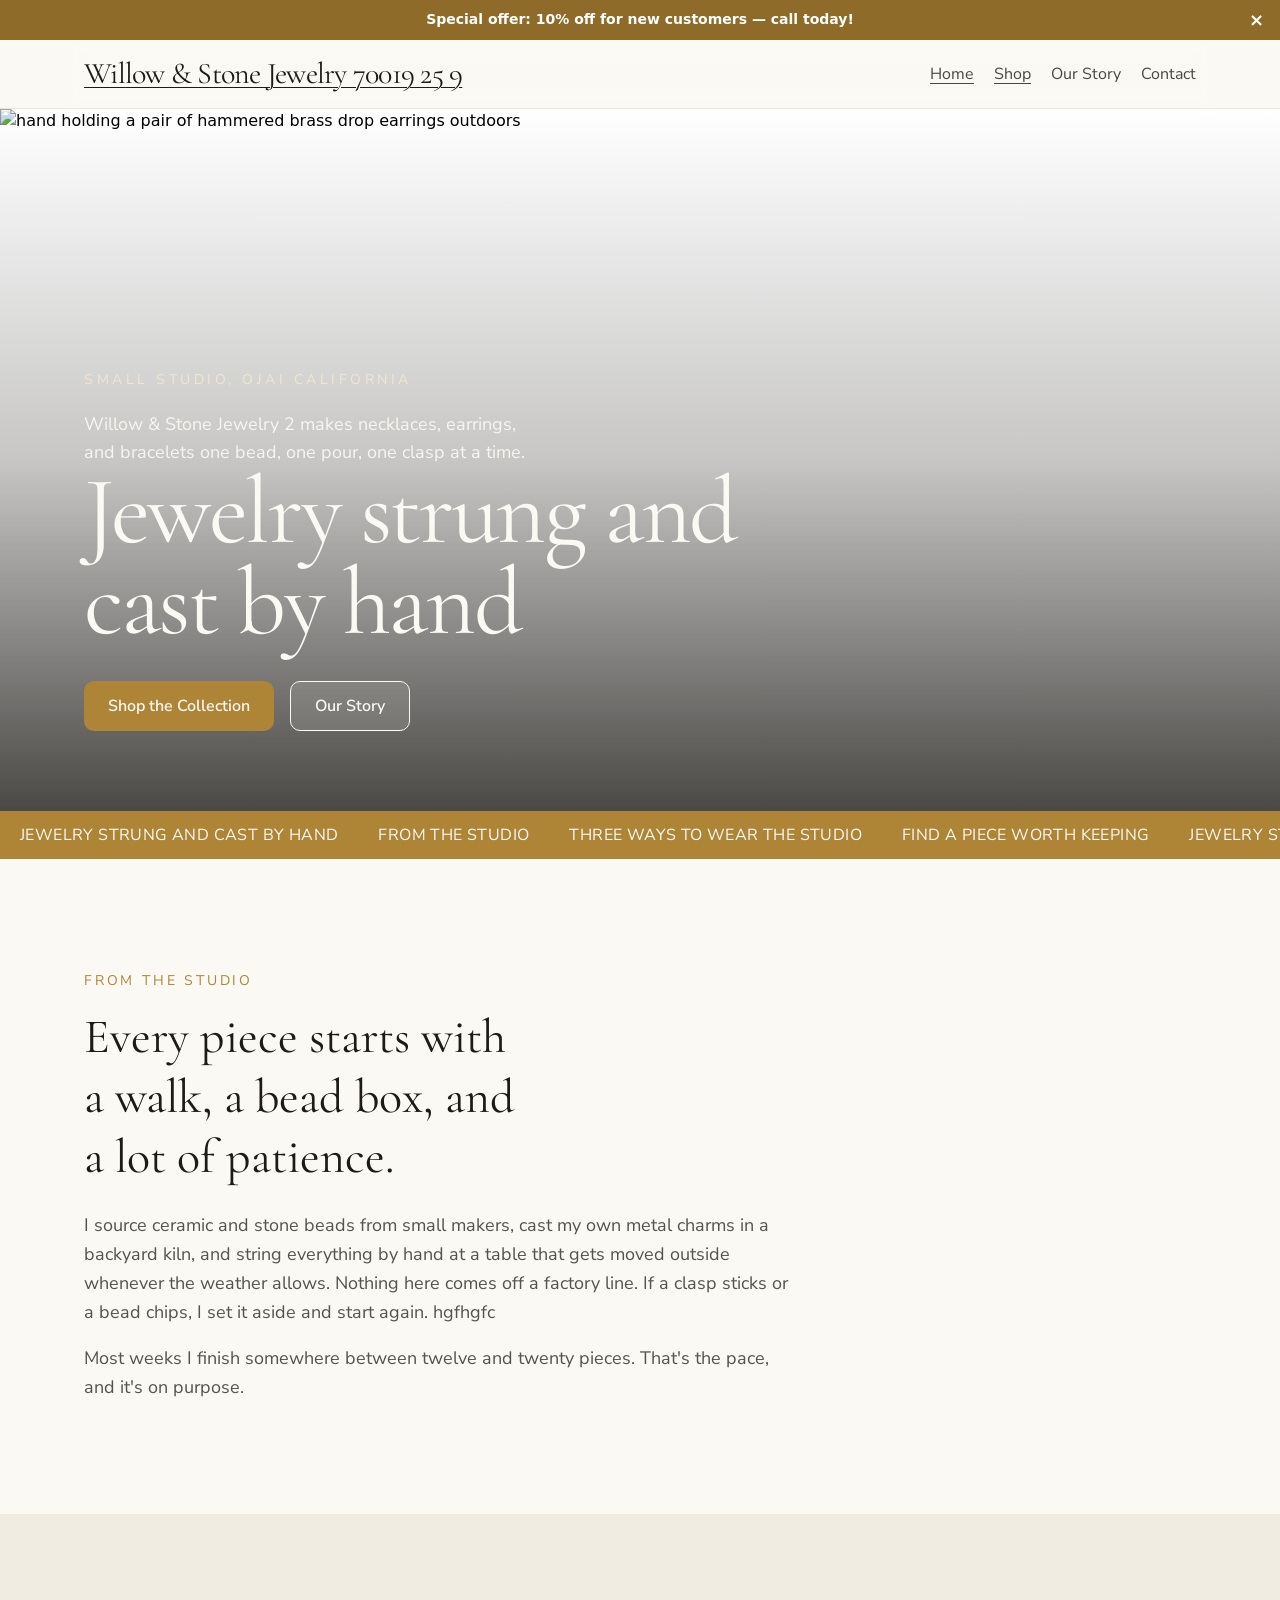
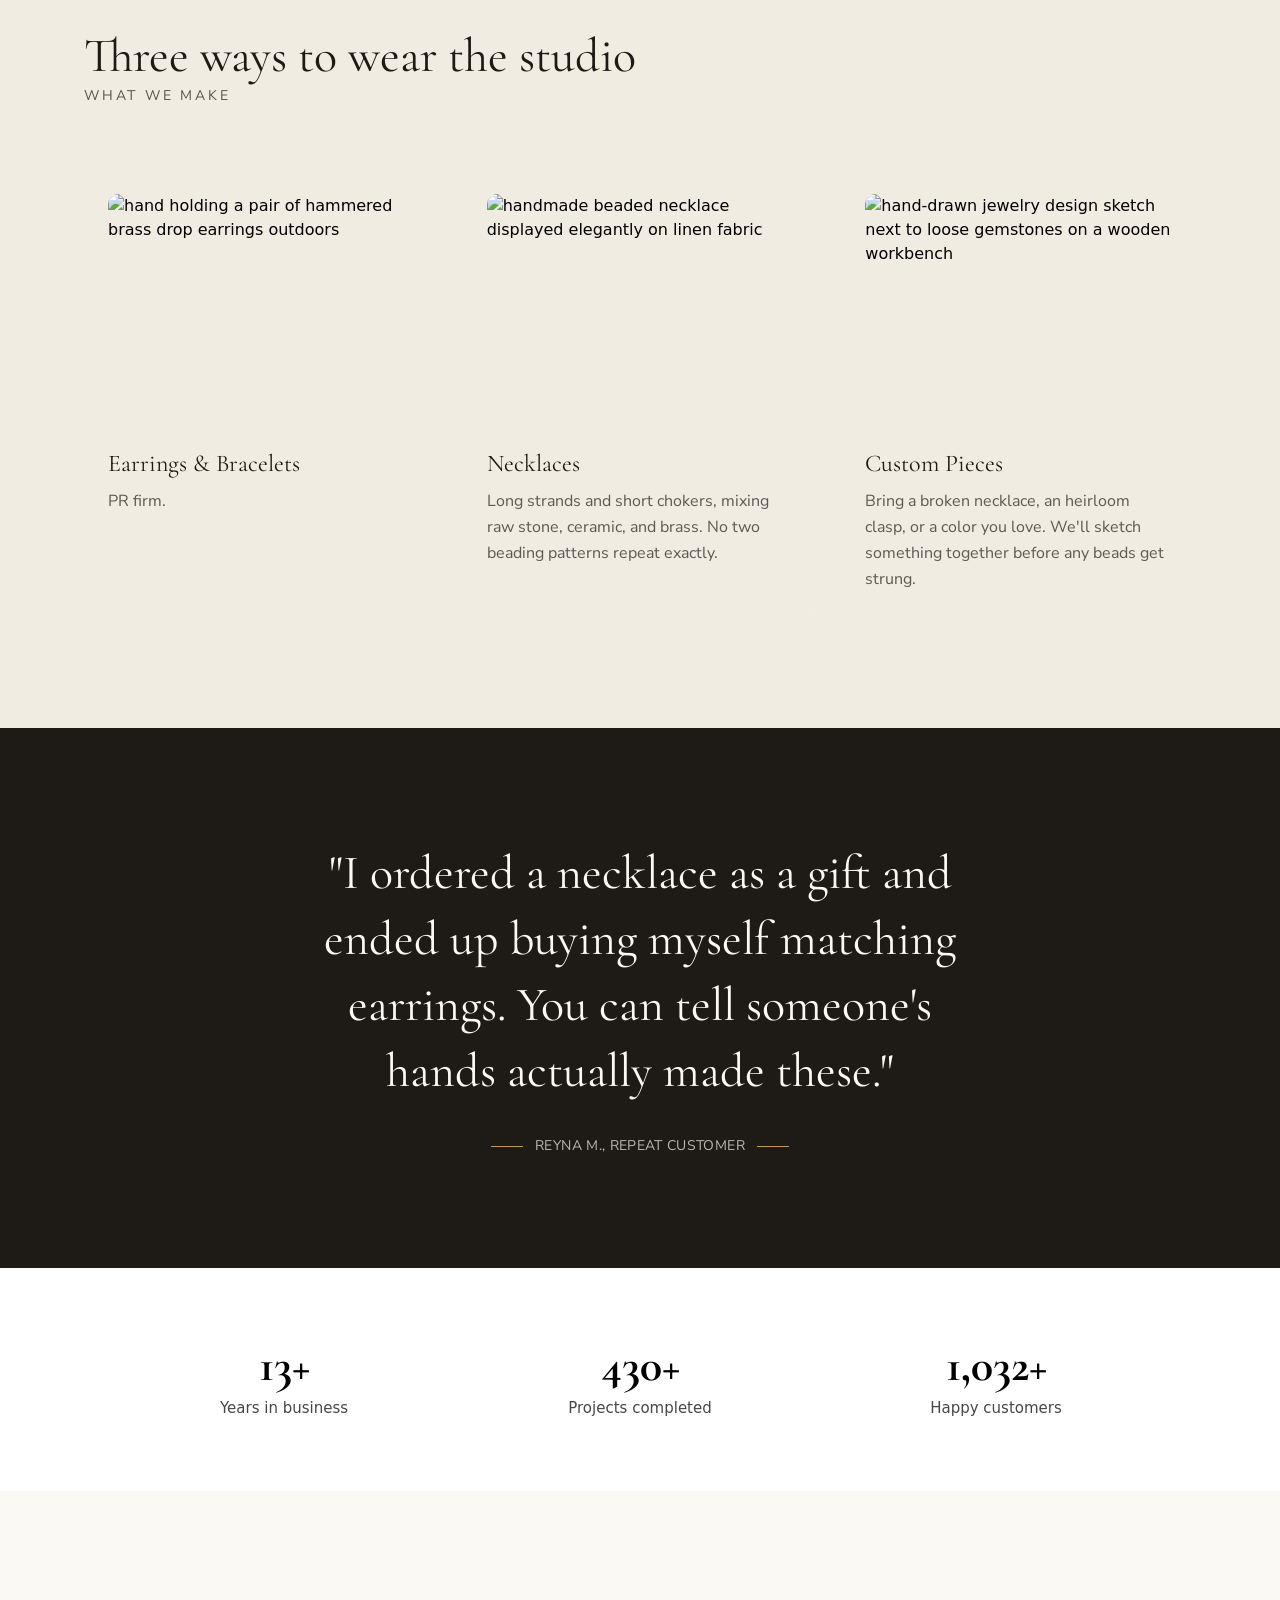
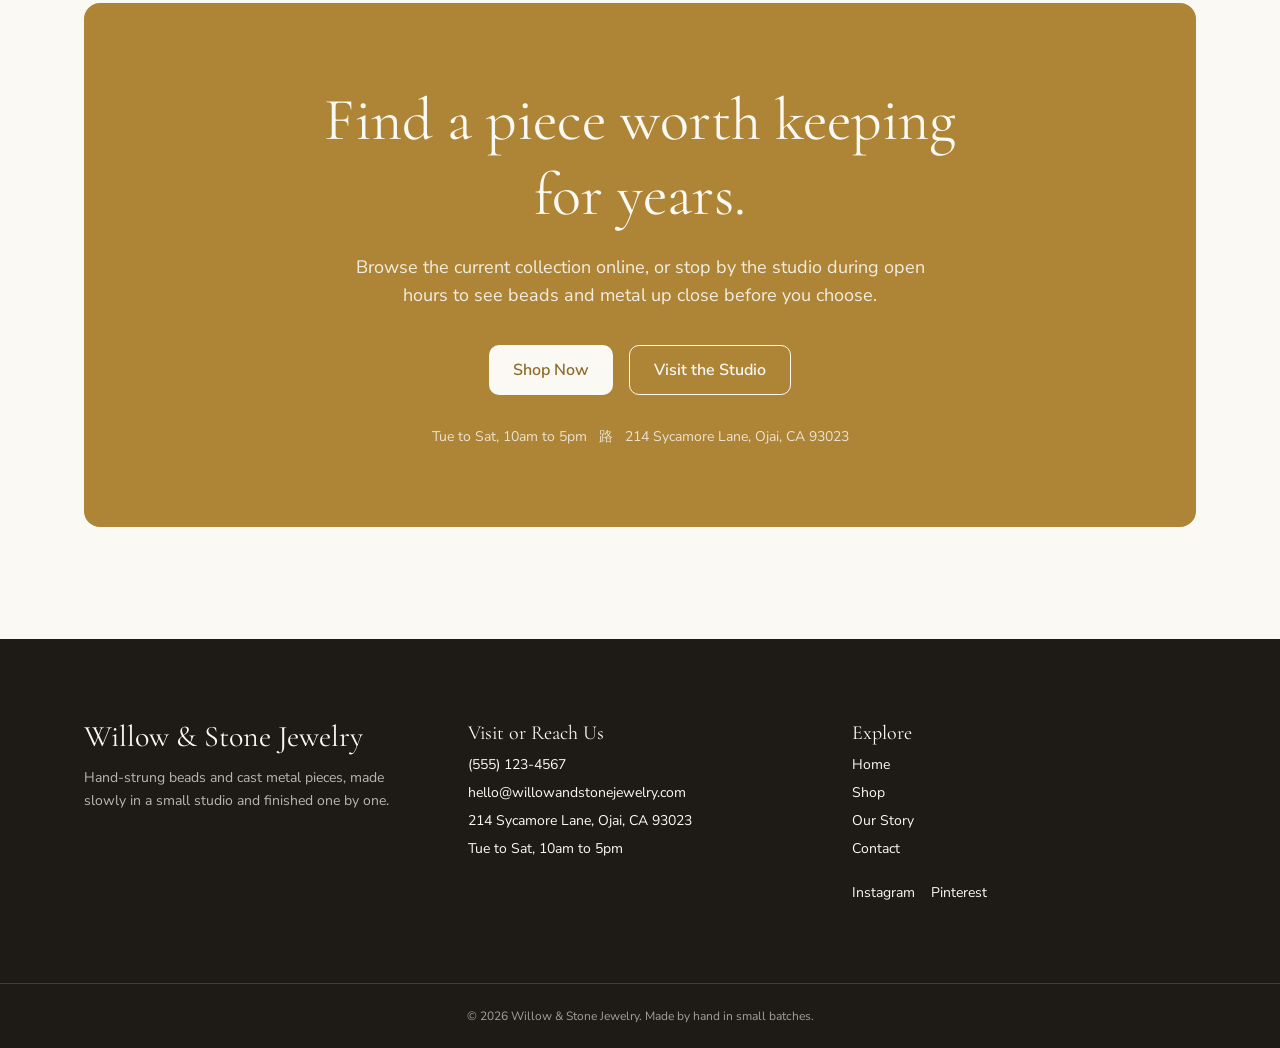
==== commit 8cf62cc8: "Update copy on / via Tibly" ====
--- a/index.html
+++ b/index.html
@@ -121,7 +121,7 @@
       <div class="card">
         
         <img loading="lazy" src="https://images.pexels.com/photos/18582528/pexels-photo-18582528.jpeg?auto=compress&amp;cs=tinysrgb&amp;h=650&amp;w=940" alt="hand holding a pair of hammered brass drop earrings outdoors" class="w-full aspect-[4/3] object-cover rounded-lg mb-6" style=""/><h3 class="font-display text-2xl text-ink mb-2">Earrings &amp; Bracelets</h3>
-        <p class="font-body text-ink/70 leading-relaxed">Cast and hammered by hand in small batches, then paired with beads left over from bigger necklace runs.</p>
+        <p class="font-body text-ink/70 leading-relaxed">PR firm.</p>
       </div>
       <div class="card" style="">
         <img loading="lazy" src="https://images.pexels.com/photos/1927259/pexels-photo-1927259.jpeg?auto=compress&cs=tinysrgb&h=650&w=940" alt="handmade beaded necklace displayed elegantly on linen fabric" class="w-full aspect-[4/3] object-cover rounded-lg mb-6"/>
